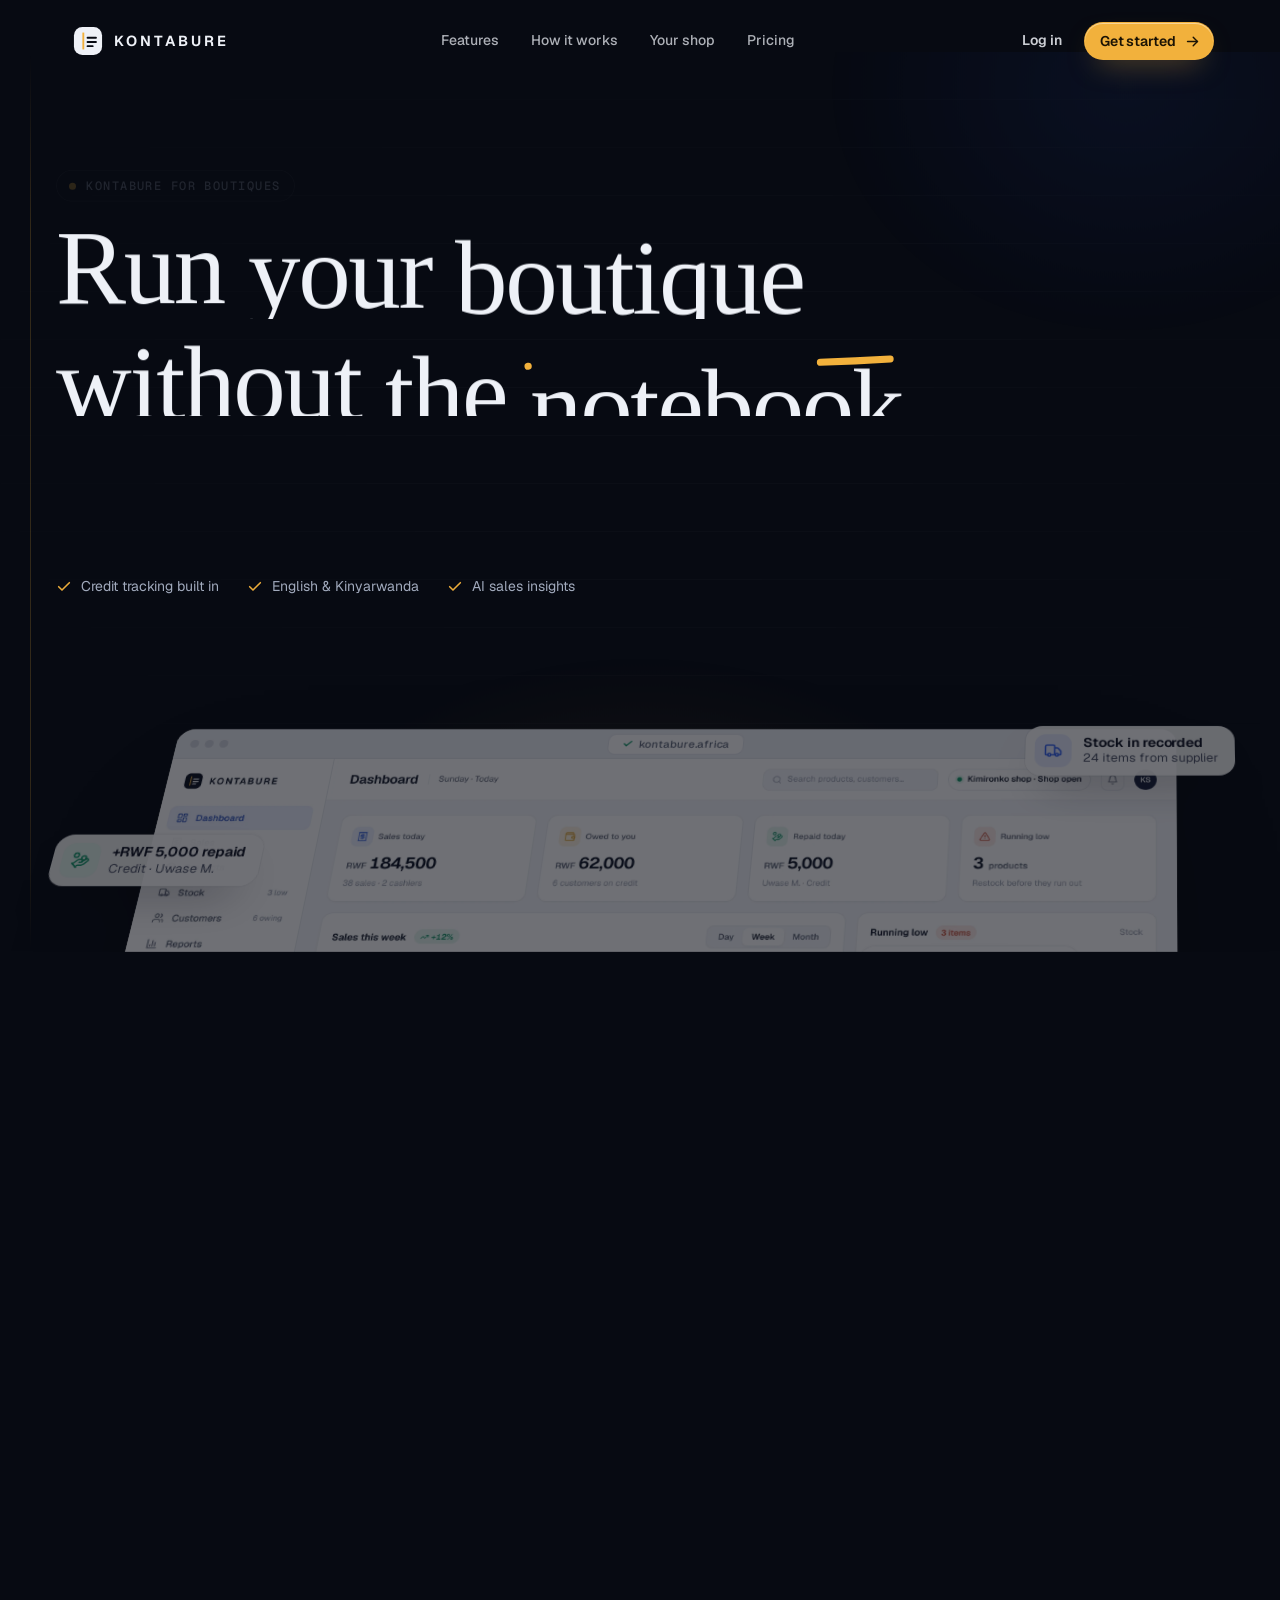
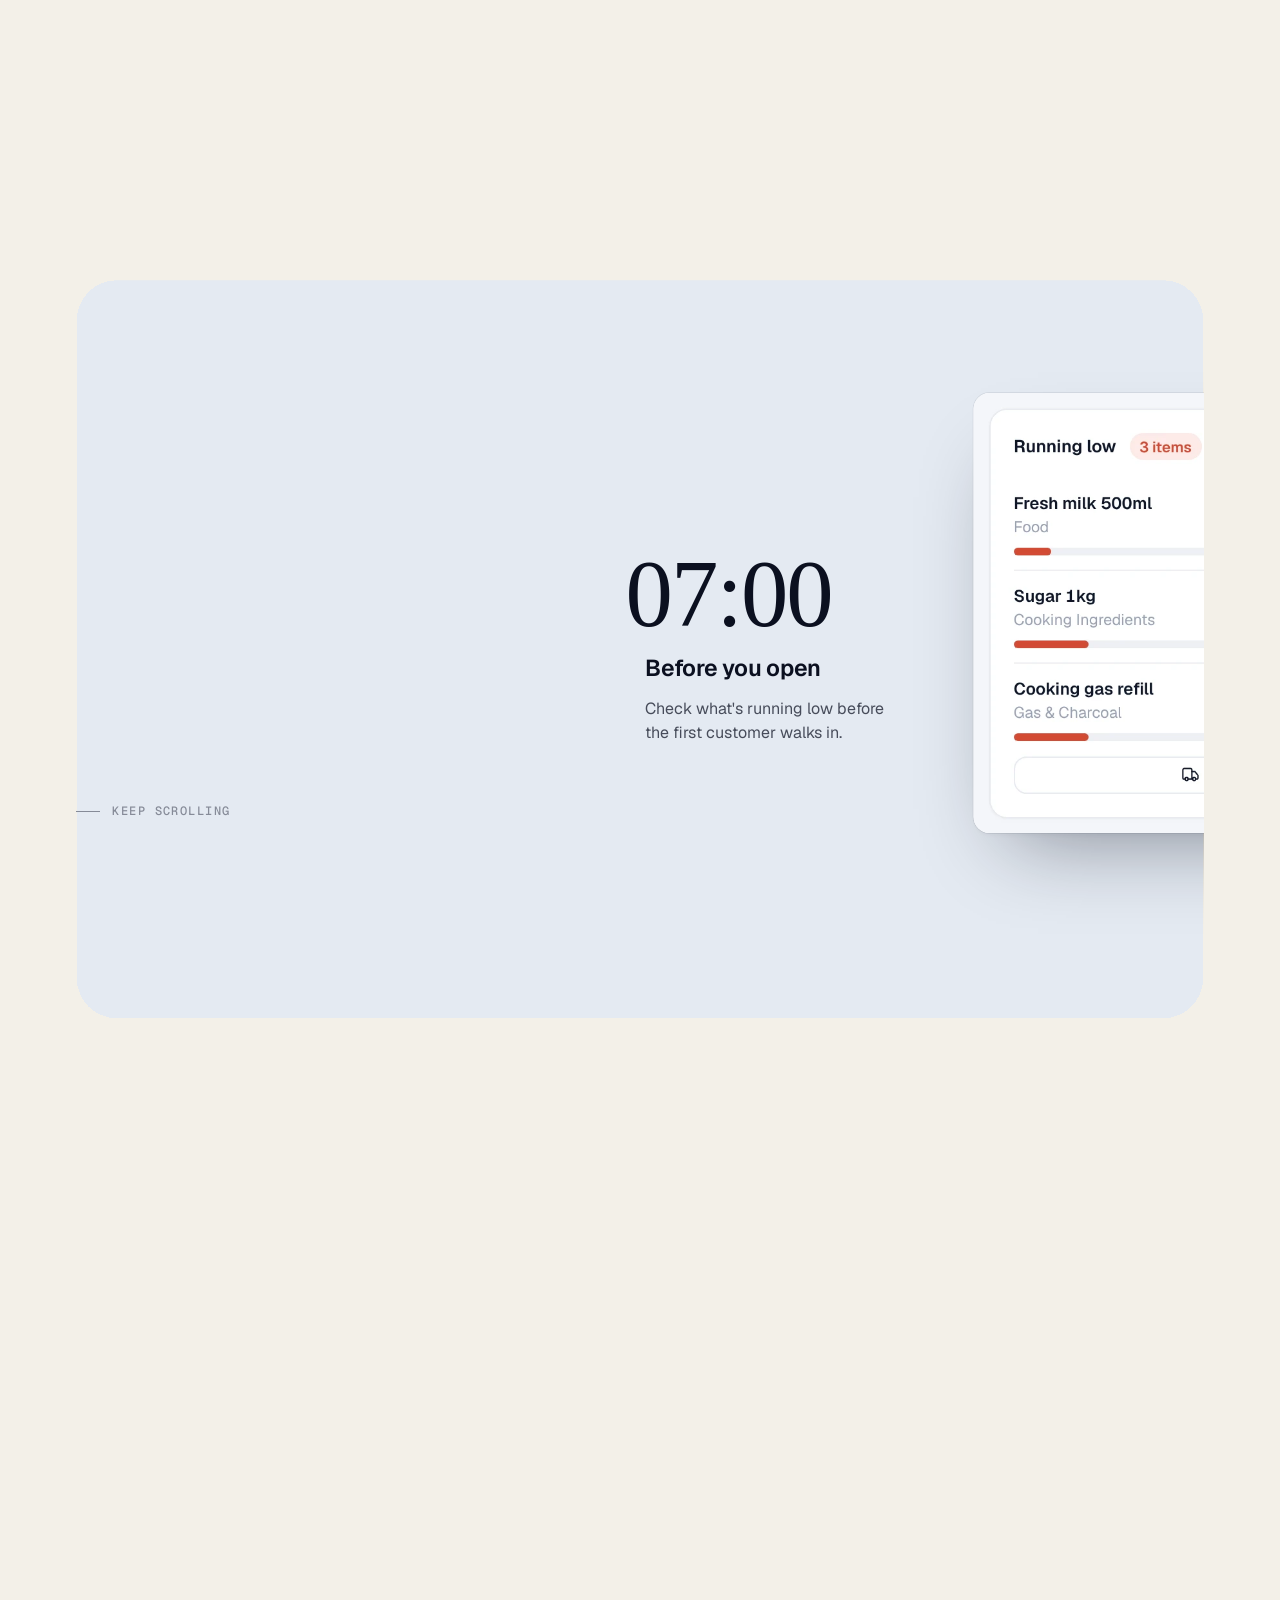
==== index.html @ 8365b1f9 "Redesign KONTABURE landing page with scroll-driven product story New public landing page prototype f" ====
<!doctype html>
<html lang="en" class="no-js">
<head>
<meta charset="utf-8">
<meta name="viewport" content="width=device-width, initial-scale=1, viewport-fit=cover">
<title>KONTABURE for Boutiques — Sales, Stock &amp; Credit in One Place</title>
<meta name="description" content="Run your boutique with KONTABURE: sell, restock from suppliers, track customers on credit, and see your best sellers and reports, in English or Kinyarwanda.">
<meta name="theme-color" content="#070A12">
<meta name="apple-mobile-web-app-title" content="KONTABURE">
<meta name="apple-mobile-web-app-status-bar-style" content="black-translucent">
<meta property="og:type" content="website">
<meta property="og:url" content="https://kontabure.africa/">
<meta property="og:site_name" content="KONTABURE">
<meta property="og:title" content="KONTABURE for Boutiques — Sales, Stock &amp; Credit in One Place">
<meta property="og:description" content="Sell, restock, and keep track of who owes you, all from one simple screen, in English or Kinyarwanda.">
<meta name="twitter:card" content="summary_large_image">
<link rel="canonical" href="https://kontabure.africa/">
<link rel="manifest" href="https://kontabure.africa/manifest.webmanifest">
<link rel="icon" href="https://kontabure.africa/favicon-32.png" sizes="32x32" type="image/png">
<link rel="icon" href="https://kontabure.africa/favicon-16.png" sizes="16x16" type="image/png">
<link rel="apple-touch-icon" href="https://kontabure.africa/pwaicon.png">

<link rel="preload" href="assets/screens/overview.webp" as="image" type="image/webp">
<link rel="stylesheet" href="assets/css/kontabure.css">

<script>
  /* Pick the layout mode before first paint (no layout flash).
     cinema  = desktop, full scroll storytelling
     reduced = prefers-reduced-motion: everything static and readable
     (default) = compact, touch-friendly vertical storytelling          */
  (function (d) {
    var h = d.documentElement, m = window.matchMedia;
    h.classList.remove('no-js'); h.classList.add('js');
    // Font preloads only over http(s); file:// blocks CORS preloads (fonts still load via CSS).
    if (location.protocol.indexOf('http') === 0) ['geist-latin', 'instrument-serif-latin'].forEach(function (f) {
      var l = d.createElement('link'); l.rel = 'preload'; l.as = 'font'; l.type = 'font/woff2'; l.crossOrigin = 'anonymous';
      l.href = 'assets/fonts/' + f + '.woff2'; d.head.appendChild(l);
    });
    if (m && m('(prefers-reduced-motion: reduce)').matches) h.classList.add('reduced');
    else if (m && m('(min-width: 1024px) and (min-height: 620px)').matches) h.classList.add('cinema');
    // Safety net: if scripts fail to load, never leave content hidden.
    setTimeout(function () { if (!window.__kontabureReady) { h.classList.add('reveal-all'); h.classList.remove('cinema'); } }, 3000);
  })(document);
</script>
</head>

<body>
<svg width="0" height="0" style="position:absolute" aria-hidden="true" focusable="false">
  <defs>
    <symbol id="i-arrow" viewBox="0 0 24 24"><path d="M5 12h14"/><path d="m13 6 6 6-6 6"/></symbol>
    <symbol id="i-cal" viewBox="0 0 24 24"><path d="M8 2v4"/><path d="M16 2v4"/><rect width="18" height="18" x="3" y="4" rx="2"/><path d="M3 10h18"/></symbol>
    <symbol id="i-check" viewBox="0 0 24 24"><path d="M20 6 9 17l-5-5"/></symbol>
    <symbol id="i-repay" viewBox="0 0 24 24"><path d="M11 15h2a2 2 0 1 0 0-4h-3c-.6 0-1.1.2-1.4.6L3 17"/><path d="m7 21 1.6-1.4c.3-.4.8-.6 1.4-.6h4c1.1 0 2.1-.4 2.8-1.2l4.6-4.4a2 2 0 0 0-2.75-2.91l-4.2 3.9"/><path d="m2 16 6 6"/><circle cx="16" cy="9" r="2.9"/><circle cx="6" cy="5" r="3"/></symbol>
    <symbol id="i-truck" viewBox="0 0 24 24"><path d="M14 18V6a2 2 0 0 0-2-2H4a2 2 0 0 0-2 2v11a1 1 0 0 0 1 1h2"/><path d="M15 18H9"/><path d="M19 18h2a1 1 0 0 0 1-1v-3.65a1 1 0 0 0-.22-.624l-3.48-4.35A1 1 0 0 0 17.52 8H14"/><circle cx="17" cy="18" r="2"/><circle cx="7" cy="18" r="2"/></symbol>
    <symbol id="i-alert" viewBox="0 0 24 24"><path d="m21.73 18-8-14a2 2 0 0 0-3.48 0l-8 14A2 2 0 0 0 4 21h16a2 2 0 0 0 1.73-3"/><path d="M12 9v4"/><path d="M12 17h.01"/></symbol>
    <symbol id="i-layers" viewBox="0 0 24 24"><path d="m12.83 2.18a2 2 0 0 0-1.66 0L2.6 6.08a1 1 0 0 0 0 1.83l8.58 3.91a2 2 0 0 0 1.66 0l8.58-3.9a1 1 0 0 0 0-1.83Z"/><path d="m22 17.65-9.17 4.16a2 2 0 0 1-1.66 0L2 17.65"/><path d="m22 12.65-9.17 4.16a2 2 0 0 1-1.66 0L2 12.65"/></symbol>
    <symbol id="i-receipt" viewBox="0 0 24 24"><path d="M4 2v20l2-1 2 1 2-1 2 1 2-1 2 1 2-1 2 1V2l-2 1-2-1-2 1-2-1-2 1-2-1-2 1Z"/><path d="M16 8h-6a2 2 0 1 0 0 4h4a2 2 0 1 1 0 4H8"/><path d="M12 17.5v-11"/></symbol>
    <symbol id="i-spark" viewBox="0 0 24 24"><path d="M9.937 15.5A2 2 0 0 0 8.5 14.063l-6.135-1.582a.5.5 0 0 1 0-.962L8.5 9.936A2 2 0 0 0 9.937 8.5l1.582-6.135a.5.5 0 0 1 .963 0L14.063 8.5A2 2 0 0 0 15.5 9.937l6.135 1.581a.5.5 0 0 1 0 .964L15.5 14.063a2 2 0 0 0-1.437 1.437l-1.582 6.135a.5.5 0 0 1-.963 0z"/></symbol>
    <symbol id="i-crown" viewBox="0 0 24 24"><path d="M11.562 3.266a.5.5 0 0 1 .876 0L15.39 8.87a1 1 0 0 0 1.516.294L21.183 5.5a.5.5 0 0 1 .798.519l-2.834 10.246a1 1 0 0 1-.956.734H5.81a1 1 0 0 1-.957-.734L2.02 6.02a.5.5 0 0 1 .798-.519l4.276 3.664a1 1 0 0 0 1.516-.294z"/><path d="M5 21h14"/></symbol>
    <symbol id="i-building" viewBox="0 0 24 24"><path d="M10 12h4"/><path d="M10 8h4"/><path d="M14 21v-3a2 2 0 0 0-4 0v3"/><path d="M6 10H4a2 2 0 0 0-2 2v7a2 2 0 0 0 2 2h16a2 2 0 0 0 2-2V9a2 2 0 0 0-2-2h-2"/><path d="M6 21V5a2 2 0 0 1 2-2h8a2 2 0 0 1 2 2v16"/></symbol>
    <symbol id="i-mail" viewBox="0 0 24 24"><rect width="20" height="16" x="2" y="4" rx="2"/><path d="m22 7-8.97 5.7a1.94 1.94 0 0 1-2.06 0L2 7"/></symbol>
    <symbol id="i-copy" viewBox="0 0 24 24"><rect width="14" height="14" x="8" y="8" rx="2"/><path d="M4 16c-1.1 0-2-.9-2-2V4c0-1.1.9-2 2-2h10c1.1 0 2 .9 2 2"/></symbol>
    <symbol id="i-x" viewBox="0 0 24 24"><path d="M18 6 6 18"/><path d="m6 6 12 12"/></symbol>
    <symbol id="i-lang" viewBox="0 0 24 24"><path d="m5 8 6 6"/><path d="m4 14 6-6 2-3"/><path d="M2 5h12"/><path d="M7 2h1"/><path d="m22 22-5-10-5 10"/><path d="M14 18h6"/></symbol>
    <symbol id="i-box" viewBox="0 0 24 24"><path d="m7.5 4.27 9 5.15"/><path d="M21 8a2 2 0 0 0-1-1.73l-7-4a2 2 0 0 0-2 0l-7 4A2 2 0 0 0 3 8v8a2 2 0 0 0 1 1.73l7 4a2 2 0 0 0 2 0l7-4A2 2 0 0 0 21 16Z"/><path d="m3.3 7 8.7 5 8.7-5"/><path d="M12 22V12"/></symbol>
    <symbol id="i-chart" viewBox="0 0 24 24"><path d="M3 3v18h18"/><path d="M18 17V9"/><path d="M13 17V5"/><path d="M8 17v-3"/></symbol>
    <symbol id="logo-mark" viewBox="0 0 32 32"><rect x="1" y="1" width="30" height="30" rx="9" fill="currentColor"/><path d="M11 7v18" stroke="#F2B13C" stroke-width="2"/><path d="M15.5 12.5h9M15.5 17h9M15.5 21.5h5.5" stroke="var(--logo-lines, #070A12)" stroke-width="2" stroke-linecap="round"/></symbol>
  </defs>
</svg>

<a class="skip-link" href="#main-content">Skip to content</a>
<div class="progress" aria-hidden="true"><span class="progress__bar"></span></div>

<!-- ============================================================ NAVIGATION -->
<header class="nav" data-nav-root>
  <div class="nav__inner">
    <a class="brand" href="#top" aria-label="KONTABURE, back to top">
      <svg class="brand__mark" aria-hidden="true"><use href="#logo-mark"/></svg>
      <span class="brand__word">KONTABURE</span>
    </a>
    <nav class="nav__links" aria-label="Primary">
      <a href="#features" data-nav-link="features">Features</a>
      <a href="#how-it-works" data-nav-link="how-it-works">How it works</a>
      <a href="#shop" data-nav-link="shop">Your shop</a>
      <a href="#pricing" data-nav-link="pricing">Pricing</a>
      <span class="nav__indicator" aria-hidden="true"></span>
    </nav>
    <div class="nav__actions">
      <a class="nav__login" href="https://kontabure.africa/login">Log in</a>
      <a class="btn btn--primary btn--sm" href="https://kontabure.africa/login"><span>Get started</span><svg class="btn__icon" aria-hidden="true"><use href="#i-arrow"/></svg></a>
      <button class="nav__menu" type="button" aria-expanded="false" aria-controls="mobile-menu">
        <span class="nav__menu-lines" aria-hidden="true"><i></i><i></i></span>
        <span class="sr-only">Menu</span>
      </button>
    </div>
  </div>
</header>

<div class="menu" id="mobile-menu" hidden>
  <nav class="menu__links" aria-label="Mobile">
    <a href="#features"><span>01</span>Features</a>
    <a href="#how-it-works"><span>02</span>How it works</a>
    <a href="#shop"><span>03</span>Your shop</a>
    <a href="#pricing"><span>04</span>Pricing</a>
  </nav>
  <div class="menu__actions">
    <a class="btn btn--primary" href="https://kontabure.africa/login"><span>Get started</span><svg class="btn__icon" aria-hidden="true"><use href="#i-arrow"/></svg></a>
    <a class="btn btn--ghost" href="https://kontabure.africa/login">Log in</a>
    <button class="btn btn--ghost" type="button" data-demo="demo"><svg class="btn__icon" aria-hidden="true"><use href="#i-cal"/></svg><span>Book a demo</span></button>
  </div>
</div>

<main id="main-content">

<!-- ============================================================ STORY: hero → dashboard → chapters
     One continuous section. In "cinema" mode the product frame is pinned
     (CSS sticky) while the story text scrolls past it.                      -->
<section class="story" id="top" data-nav="dark" aria-label="KONTABURE introduction">

  <div class="stage" aria-hidden="false">
    <div class="stage__glow" aria-hidden="true"></div>
    <div class="stage__rules" aria-hidden="true"></div>

    <div class="stage__title" aria-hidden="true">
      <p class="eyebrow">Your dashboard</p>
      <p class="stage__headline">One screen. <em>Your whole shop.</em></p>
    </div>

    <figure class="device" role="img" aria-label="The KONTABURE dashboard showing sales today, money owed, sales this week and products running low (sample data).">
      <div class="device__bar" aria-hidden="true">
        <span class="device__dots"><i></i><i></i><i></i></span>
        <span class="device__url"><svg aria-hidden="true"><use href="#i-check"/></svg>kontabure.africa</span>
        <span class="device__tag">Sample data</span>
      </div>
      <div class="device__view">
        <div class="device__cam">
          <img class="device__shot is-active" data-shot="overview" src="assets/screens/overview.webp" alt="" width="1440" height="900" decoding="async" fetchpriority="high">
          <img class="device__shot" data-shot="products" src="assets/screens/products.webp" alt="" width="1440" height="900" decoding="async" loading="lazy">
          <img class="device__shot" data-shot="stock" src="assets/screens/stock.webp" alt="" width="1440" height="900" decoding="async" loading="lazy">
          <img class="device__shot" data-shot="sales" src="assets/screens/sales.webp" alt="" width="1440" height="900" decoding="async" loading="lazy">
          <img class="device__shot" data-shot="credit" src="assets/screens/credit.webp" alt="" width="1440" height="900" decoding="async" loading="lazy">
          <img class="device__shot" data-shot="reports" src="assets/screens/reports.webp" alt="" width="1440" height="900" decoding="async" loading="lazy">
        </div>
        <ol class="pins" aria-hidden="true">
          <li class="pin" style="--px:500;--py:160" data-side="bl"><span class="pin__dot">1</span><span class="pin__label"><b>Sales today</b>What you've sold since opening.</span></li>
          <li class="pin" style="--px:792;--py:160" data-side="br"><span class="pin__dot">2</span><span class="pin__label"><b>Owed to you</b>Money customers still owe the shop.</span></li>
          <li class="pin" style="--px:640;--py:440" data-side="r"><span class="pin__dot">3</span><span class="pin__label"><b>This week</b>How each day compares, at a glance.</span></li>
          <li class="pin" style="--px:1370;--py:330" data-side="l"><span class="pin__dot">4</span><span class="pin__label"><b>Running low</b>What to restock before it runs out.</span></li>
        </ol>
      </div>

      <!-- Floating activity, taken from the product's own activity feed -->
      <div class="chip chip--a" aria-hidden="true"><span class="chip__icon chip__icon--green"><svg><use href="#i-repay"/></svg></span><span><b>+RWF 5,000 repaid</b><small>Credit · Uwase M.</small></span></div>
      <div class="chip chip--b" aria-hidden="true"><span class="chip__icon chip__icon--blue"><svg><use href="#i-truck"/></svg></span><span><b>Stock in recorded</b><small>24 items from supplier</small></span></div>
      <div class="chip chip--c" aria-hidden="true"><span class="chip__icon chip__icon--red"><svg><use href="#i-alert"/></svg></span><span><b>Running low</b><small>Cooking gas refill · 2 left</small></span></div>

      <!-- One callout that changes with each chapter -->
      <div class="chip chip--step" aria-hidden="true"><span class="chip__icon chip__icon--blue"><svg><use href="#i-layers"/></svg></span><span><b>Up to 300 items</b><small>added in one go</small></span></div>
    </figure>

    <nav class="rail" aria-label="Product tour steps">
      <button type="button" data-goto="0"><span>01</span>Set up</button>
      <button type="button" data-goto="1"><span>02</span>Inventory</button>
      <button type="button" data-goto="2"><span>03</span>Sales</button>
      <button type="button" data-goto="3"><span>04</span>Credit</button>
      <button type="button" data-goto="4"><span>05</span>Reports</button>
      <span class="rail__fill" aria-hidden="true"></span>
    </nav>
  </div>

  <div class="flow">
    <!-- ------------------------------------------------ HERO -->
    <header class="hero">
      <div class="hero__copy">
        <p class="eyebrow eyebrow--chip" data-rv><span class="eyebrow__dot" aria-hidden="true"></span>KONTABURE for boutiques</p>
        <h1 class="hero__title" data-split>Run your boutique <br class="br-wide">without the <span class="strike">notebook<svg class="strike__line" viewBox="0 0 300 30" preserveAspectRatio="none" aria-hidden="true"><path d="M4 19 C 70 9, 150 23, 296 11"/></svg></span></h1>
        <div class="hero__side">
          <p class="hero__lead" data-rv>Sell, restock, and keep track of who owes you, all from one simple screen, in English or Kinyarwanda.</p>
          <div class="hero__cta" data-rv>
            <a class="btn btn--primary btn--lg" href="https://kontabure.africa/login"><span>Get started</span><svg class="btn__icon" aria-hidden="true"><use href="#i-arrow"/></svg></a>
            <button class="btn btn--ghost btn--lg" type="button" data-demo="demo"><svg class="btn__icon" aria-hidden="true"><use href="#i-cal"/></svg><span>Book a demo</span></button>
          </div>
          <p class="hero__note" data-rv>Every plan starts with a 30-day free trial.</p>
        </div>
      </div>
      <ul class="hero__ticks" data-rv>
        <li><svg aria-hidden="true"><use href="#i-check"/></svg>Credit tracking built in</li>
        <li><svg aria-hidden="true"><use href="#i-check"/></svg>English &amp; Kinyarwanda</li>
        <li><svg aria-hidden="true"><use href="#i-check"/></svg>AI sales insights</li>
      </ul>

      <!-- Compact / reduced-motion version of the product frame -->
      <figure class="frame hero__frame">
        <div class="frame__bar" aria-hidden="true"><span class="device__dots"><i></i><i></i><i></i></span><span class="frame__tag">Sample data</span></div>
        <div class="shot" data-crop="full"><img src="assets/screens/overview.webp" alt="The KONTABURE dashboard: sales today RWF 184,500, owed to you RWF 62,000, sales this week up 12%, and three products running low (sample data)." width="1440" height="900" decoding="async"></div>
        <div class="chip chip--inline" aria-hidden="true"><span class="chip__icon chip__icon--green"><svg><use href="#i-repay"/></svg></span><span><b>+RWF 5,000 repaid</b><small>Credit · Uwase M.</small></span></div>
      </figure>
    </header>

    <!-- ------------------------------------------------ READ THE DASHBOARD -->
    <div class="beat beat--read" data-nav="light">
      <div class="read">
        <p class="eyebrow" data-rv>Your dashboard</p>
        <h2 class="h2" data-split>One screen. <em>Your whole shop.</em></h2>
        <p class="lead" data-rv>Open KONTABURE and today is already added up.</p>
        <figure class="frame read__frame" data-rv>
          <div class="frame__bar" aria-hidden="true"><span class="device__dots"><i></i><i></i><i></i></span><span class="frame__tag">Sample data</span></div>
          <div class="shot" data-crop="ov-top" data-crop-sm="ov-kpis"><img src="assets/screens/overview.webp" alt="Dashboard summary cards and weekly sales chart (sample data)." width="1440" height="900" loading="lazy" decoding="async"></div>
        </figure>
        <ol class="read__list">
          <li data-rv><span>1</span><div><b>Sales today</b>What you've sold since opening.</div></li>
          <li data-rv><span>2</span><div><b>Owed to you</b>Money customers still owe the shop.</div></li>
          <li data-rv><span>3</span><div><b>This week</b>How each day compares, at a glance.</div></li>
          <li data-rv><span>4</span><div><b>Running low</b>What to restock before it runs out.</div></li>
        </ol>
      </div>
    </div>

    <!-- ------------------------------------------------ HOW IT WORKS -->
    <div id="how-it-works" class="how" data-nav="light">
      <div class="beat beat--intro">
        <div class="intro">
          <p class="eyebrow" data-rv>How it works</p>
          <h2 class="h2 h2--xl" data-split>Your entire boutique. <em>One connected system.</em></h2>
          <p class="lead" data-rv>Products, stock, sales, customer credit and reports, together in one place. Here's how a shop runs on KONTABURE, from the first product you add to the report you read at closing.</p>
        </div>
      </div>

      <article class="chapter" id="step-setup" data-step="0" data-shot="products">
        <div class="chapter__text">
          <p class="chapter__num" data-rv><span>01</span>First</p>
          <h3 class="chapter__title" data-split>Set up your shop</h3>
          <p class="chapter__lead" data-rv>Add your products, organise your categories and record your starting stock.</p>
          <ul class="ticks" data-rv>
            <li>Start from ready-made product templates</li>
            <li>Add up to 300 items in one go</li>
            <li>Categories and units ready from day one</li>
          </ul>
        </div>
        <figure class="frame chapter__frame" data-rv="clip">
          <div class="shot" data-crop="pr-bulk" data-crop-sm="pr-bulk-sm"><img src="assets/screens/products.webp" alt="Adding products in bulk from a template, with category, unit, price and opening stock for each item (sample data)." width="1440" height="900" loading="lazy" decoding="async"></div>
        </figure>
      </article>

      <article class="chapter" id="step-inventory" data-step="1" data-shot="stock">
        <div class="chapter__text">
          <p class="chapter__num" data-rv><span>02</span>Second</p>
          <h3 class="chapter__title" data-split>Manage your inventory</h3>
          <p class="chapter__lead" data-rv>Record supplier deliveries, keep stock levels right, and adjust when the shelf doesn't match.</p>
          <ul class="ticks" data-rv>
            <li>Record every delivery against its supplier, so stock and buying costs stay right</li>
            <li>Count the shelves and fix the differences</li>
            <li>See every stock movement, with who made it</li>
          </ul>
        </div>
        <figure class="frame chapter__frame" data-rv="clip">
          <div class="shot" data-crop="st-in" data-crop-sm="st-in-sm"><img src="assets/screens/stock.webp" alt="A supplier delivery of 24 items recorded as stock in, with buying costs (sample data)." width="1440" height="900" loading="lazy" decoding="async"></div>
        </figure>
      </article>

      <article class="chapter" id="step-sales" data-step="2" data-shot="sales">
        <div class="chapter__text">
          <p class="chapter__num" data-rv><span>03</span>Third</p>
          <h3 class="chapter__title" data-split>Record daily sales</h3>
          <p class="chapter__lead" data-rv>Ring up what customers buy in seconds, and how they pay.</p>
          <ul class="ticks" data-rv>
            <li>Every sale saved with its items</li>
            <li>Payments tracked by method, branch and cashier</li>
            <li>See which products sell best</li>
          </ul>
        </div>
        <figure class="frame chapter__frame" data-rv="clip">
          <div class="shot" data-crop="sa-table" data-crop-sm="sa-receipt"><img src="assets/screens/sales.webp" alt="Today's sales listed with their items, payment method and cashier (sample data)." width="1440" height="900" loading="lazy" decoding="async"></div>
        </figure>
      </article>

      <article class="chapter" id="step-credit" data-step="3" data-shot="credit">
        <div class="chapter__text">
          <p class="chapter__num" data-rv><span>04</span>Fourth</p>
          <h3 class="chapter__title" data-split>Manage customer credit</h3>
          <p class="chapter__lead" data-rv>Sell on credit to your regulars, see who owes the shop, and record repayments as they come in.</p>
          <ul class="ticks" data-rv>
            <li>Know exactly who owes you, and how much</li>
            <li>Record repayments and see balances update</li>
            <li>Set credit limits for each customer group</li>
          </ul>
        </div>
        <figure class="frame chapter__frame" data-rv="clip">
          <div class="shot" data-crop="cr-table" data-crop-sm="cr-table-sm"><img src="assets/screens/credit.webp" alt="Customers who owe the shop, with balances and how much of their group's credit limit is used (sample data)." width="1440" height="900" loading="lazy" decoding="async"></div>
        </figure>
      </article>

      <article class="chapter" id="step-reports" data-step="4" data-shot="reports">
        <div class="chapter__text">
          <p class="chapter__num" data-rv><span>05</span>Finally</p>
          <h3 class="chapter__title" data-split>Understand your business</h3>
          <p class="chapter__lead" data-rv>Open the dashboard and reports to see how the shop is really doing.</p>
          <ul class="ticks" data-rv>
            <li>Daily, weekly and monthly reports</li>
            <li>Sales, stock movements and best sellers</li>
            <li>AI insights that explain what changed, and why</li>
          </ul>
        </div>
        <figure class="frame chapter__frame" data-rv="clip">
          <div class="shot" data-crop="re-ai"><img src="assets/screens/reports.webp" alt="AI insights explaining this week's sales in plain language (sample data)." width="1440" height="900" loading="lazy" decoding="async"></div>
        </figure>
      </article>
    </div>
    <div class="story__outro" aria-hidden="true"></div>
  </div>
</section>

<!-- ============================================================ ONE SALE, EVERYWHERE -->
<section class="ripple" id="connected" data-nav="light" aria-labelledby="ripple-title">
  <div class="container">
    <div class="ripple__head">
      <p class="eyebrow" data-rv>Record it once</p>
      <h2 class="h2" id="ripple-title" data-split>One sale. <em>Everywhere it matters.</em></h2>
      <p class="lead" data-rv>Try it. Record a sale and follow it to your stock, your takings and, when it's on credit, the customer's balance.</p>
    </div>

    <div class="ripple__board" data-rv>
      <div class="ripple__sale">
        <p class="ripple__label">New sale</p>
        <div class="ripple__item">
          <span class="ripple__thumb" aria-hidden="true"><svg><use href="#i-box"/></svg></span>
          <div><b>Sugar 1kg</b><small>1 × RWF 1,500</small></div>
          <strong>RWF 1,500</strong>
        </div>
        <fieldset class="seg" aria-label="How the customer pays">
          <legend class="sr-only">How the customer pays</legend>
          <label><input type="radio" name="pay" value="cash" checked><span>Cash</span></label>
          <label><input type="radio" name="pay" value="momo"><span>Mobile money</span></label>
          <label><input type="radio" name="pay" value="credit"><span>On credit</span></label>
        </fieldset>
        <p class="ripple__customer" data-customer hidden>Customer: <b>Uwase M.</b> · Regulars</p>
        <div class="ripple__actions">
          <button class="btn btn--primary" type="button" data-ripple-go><svg class="btn__icon" aria-hidden="true"><use href="#i-receipt"/></svg><span>Record sale</span></button>
          <button class="btn btn--text" type="button" data-ripple-reset>Reset</button>
        </div>
      </div>

      <svg class="ripple__wires" aria-hidden="true" preserveAspectRatio="none"><path/><path/><path/></svg>

      <div class="ripple__nodes" aria-live="polite">
        <div class="node" data-node="stock">
          <p class="node__k"><svg aria-hidden="true"><use href="#i-box"/></svg>Stock</p>
          <p class="node__v"><span data-v="stock">6</span> left</p>
          <p class="node__s">Sugar 1kg · <span class="node__flag" data-flag>Running low</span></p>
        </div>
        <div class="node" data-node="sales">
          <p class="node__k"><svg aria-hidden="true"><use href="#i-chart"/></svg>Sales today</p>
          <p class="node__v">RWF <span data-v="sales">184,500</span></p>
          <p class="node__s"><span data-v="count">38</span> sales · on today's report</p>
        </div>
        <div class="node" data-node="money">
          <p class="node__k"><svg aria-hidden="true"><use href="#i-repay"/></svg><span data-v="money-k">Paid in cash today</span></p>
          <p class="node__v">RWF <span data-v="money">96,000</span></p>
          <p class="node__s" data-v="money-s">Payments by method</p>
        </div>
      </div>
    </div>
    <p class="fineprint" data-rv>Interactive illustration using the demo shop's sample figures.</p>
  </div>
</section>

<!-- ============================================================ A DAY IN YOUR SHOP (horizontal on desktop) -->
<section class="day" id="a-day" data-nav="light" aria-labelledby="day-title">
  <div class="day__stage">
    <div class="day__track">
      <div class="day__panel day__intro">
        <p class="eyebrow" data-rv>A day in your shop</p>
        <h2 class="h2 h2--xl" id="day-title" data-split>From opening to closing, <em>one place to look.</em></h2>
        <p class="lead" data-rv>An example day at a boutique running on KONTABURE.</p>
        <p class="day__hint" aria-hidden="true"><span></span>Keep scrolling</p>
      </div>

      <article class="day__panel moment" data-time="07:00" data-tone="dawn">
        <div class="moment__text">
          <p class="moment__time">07:00</p>
          <h3 class="moment__title">Before you open</h3>
          <p>Check what's running low before the first customer walks in.</p>
        </div>
        <figure class="frame moment__frame"><div class="shot" data-crop="ov-low"><img src="assets/screens/overview.webp" alt="Running low: Fresh milk 500ml, 4 left; Sugar 1kg, 6 left; Cooking gas refill, 2 left (sample data)." width="1440" height="900" loading="lazy" decoding="async"></div></figure>
      </article>

      <article class="day__panel moment" data-time="10:00" data-tone="morning">
        <div class="moment__text">
          <p class="moment__time">10:00</p>
          <h3 class="moment__title">The supplier arrives</h3>
          <p>Record the delivery against the supplier. Stock and buying costs stay right.</p>
        </div>
        <figure class="frame moment__frame"><div class="shot" data-crop="st-in" data-crop-sm="st-in-sm"><img src="assets/screens/stock.webp" alt="Stock in from a supplier: 24 items received (sample data)." width="1440" height="900" loading="lazy" decoding="async"></div></figure>
      </article>

      <article class="day__panel moment" data-time="13:00" data-tone="noon">
        <div class="moment__text">
          <p class="moment__time">13:00</p>
          <h3 class="moment__title">The lunchtime rush</h3>
          <p>Ring up each sale in seconds, with how the customer paid and who served them.</p>
        </div>
        <figure class="frame moment__frame"><div class="shot" data-crop="sa-receipt"><img src="assets/screens/sales.webp" alt="A sale with its items, paid by mobile money, served by cashier Aline at the Kimironko branch (sample data)." width="1440" height="900" loading="lazy" decoding="async"></div></figure>
      </article>

      <article class="day__panel moment" data-time="16:00" data-tone="afternoon">
        <div class="moment__text">
          <p class="moment__time">16:00</p>
          <h3 class="moment__title">A regular asks for credit</h3>
          <p>Sell on credit within their group's limit, and see what they already owe.</p>
        </div>
        <figure class="frame moment__frame"><div class="shot" data-crop="cr-table" data-crop-sm="cr-table-sm"><img src="assets/screens/credit.webp" alt="Customers on credit with balances and credit limits (sample data)." width="1440" height="900" loading="lazy" decoding="async"></div></figure>
      </article>

      <article class="day__panel moment" data-time="18:30" data-tone="dusk">
        <div class="moment__text">
          <p class="moment__time">18:30</p>
          <h3 class="moment__title">A repayment comes in</h3>
          <p>Record it, and the customer's balance updates straight away.</p>
        </div>
        <figure class="frame moment__frame"><div class="shot" data-crop="cr-repay"><img src="assets/screens/credit.webp" alt="Repayment of RWF 5,000 recorded for Uwase M.; balance goes from 13,500 to 8,500 (sample data)." width="1440" height="900" loading="lazy" decoding="async"></div></figure>
      </article>

      <article class="day__panel moment" data-time="21:00" data-tone="night">
        <div class="moment__text">
          <p class="moment__time">21:00</p>
          <h3 class="moment__title">Closing time</h3>
          <p>See today's sales and what's owed, with what changed explained in plain language.</p>
        </div>
        <figure class="frame moment__frame"><div class="shot" data-crop="re-ai"><img src="assets/screens/reports.webp" alt="AI insights for the week in plain language (sample data)." width="1440" height="900" loading="lazy" decoding="async"></div></figure>
      </article>
    </div>

    <div class="day__clock" aria-hidden="true">
      <span class="day__now">07:00</span>
      <span class="day__line"><i class="day__dot"></i></span>
      <span class="day__end">21:00</span>
    </div>
  </div>
</section>

<!-- ============================================================ FEATURES LEDGER -->
<section class="features" id="features" data-nav="dark" aria-labelledby="features-title">
  <div class="container">
    <div class="features__head">
      <p class="eyebrow" data-rv>Built for boutiques</p>
      <h2 class="h2 h2--xl" id="features-title" data-split>Everything your shop needs. <em>Nothing it doesn't.</em></h2>
      <p class="lead" data-rv>The tools a neighborhood shop uses every day, without the ones it doesn't.</p>
    </div>

    <ol class="ledger">
      <li class="ledger__row" data-preview="cr-table" data-shot="credit">
        <span class="ledger__n">01</span><h3>Customers on credit</h3>
        <p>Know exactly who owes you and how much. Sell on credit, record repayments, and set credit limits per customer group.</p>
        <span class="ledger__tag">Credit</span>
      </li>
      <li class="ledger__row" data-preview="pr-template" data-shot="products">
        <span class="ledger__n">02</span><h3>Products in minutes</h3>
        <p>Start from ready-made product templates and add up to 300 items in one go, with units and categories already set up.</p>
        <span class="ledger__tag">Products</span>
      </li>
      <li class="ledger__row" data-preview="st-in" data-shot="stock">
        <span class="ledger__n">03</span><h3>Stock in from suppliers</h3>
        <p>Record every delivery against the supplier so your stock and buying costs stay right.</p>
        <span class="ledger__tag">Stock</span>
      </li>
      <li class="ledger__row" data-preview="st-count" data-shot="stock">
        <span class="ledger__n">04</span><h3>Stock counts &amp; adjustments</h3>
        <p>Count the shelves, fix the differences, and see every stock movement with who made it.</p>
        <span class="ledger__tag">Stock</span>
      </li>
      <li class="ledger__row" data-preview="sa-pay" data-shot="sales">
        <span class="ledger__n">05</span><h3>Sales &amp; payments</h3>
        <p>Every sale with its items, and every payment by method, branch and cashier.</p>
        <span class="ledger__tag">Sales</span>
      </li>
      <li class="ledger__row" data-preview="ov-best" data-shot="overview">
        <span class="ledger__n">06</span><h3>Best sellers</h3>
        <p>See what moves fastest so you restock the right products before they run out.</p>
        <span class="ledger__tag">Sales</span>
      </li>
      <li class="ledger__row" data-preview="re-ai" data-shot="reports">
        <span class="ledger__n">07</span><h3>Reports with AI insights</h3>
        <p>Daily, weekly and monthly reports, with plain-language insights on what changed and why.</p>
        <span class="ledger__tag">Reports</span>
      </li>
      <li class="ledger__row" data-preview="lang">
        <span class="ledger__n">08</span><h3>English &amp; Kinyarwanda</h3>
        <p>Every screen in the boutique module is available in both languages. Switch any time.</p>
        <span class="ledger__tag">Language</span>
      </li>
    </ol>
  </div>

  <!-- Cursor-following preview (desktop, fine pointer only) -->
  <div class="peek" aria-hidden="true">
    <div class="peek__inner">
      <div class="shot peek__shot" data-crop="cr-table"><img src="assets/screens/credit.webp" alt="" width="1440" height="900" loading="lazy" decoding="async"></div>
      <div class="peek__lang"><span>English</span><span>Kinyarwanda</span></div>
    </div>
  </div>
</section>

<!-- ============================================================ LOCAL / YOUR SHOP -->
<section class="shop" id="shop" data-nav="dark" aria-labelledby="shop-title">
  <div class="container">
    <div class="shop__head">
      <p class="eyebrow" data-rv>Designed for local businesses</p>
      <h2 class="h2 h2--xl" id="shop-title" data-split>Made for the way <em>your shop</em> already works.</h2>
    </div>

    <ul class="manifesto">
      <li data-rv>
        <span class="manifesto__icon" aria-hidden="true"><svg><use href="#i-lang"/></svg></span>
        <p class="manifesto__big">English <em>and</em> Kinyarwanda.</p>
        <p class="manifesto__small">Every screen in the boutique module is available in both languages. Switch any time.</p>
      </li>
      <li data-rv>
        <span class="manifesto__icon manifesto__icon--text" aria-hidden="true">RWF</span>
        <p class="manifesto__big">Counted in Rwandan francs.</p>
        <p class="manifesto__small">Your sales, buying costs and customer balances, in the currency you trade in.</p>
      </li>
      <li data-rv>
        <span class="manifesto__icon" aria-hidden="true"><svg><use href="#i-repay"/></svg></span>
        <p class="manifesto__big">Credit, the way you <em>already</em> give it.</p>
        <p class="manifesto__small">Sell on credit to regulars and collect when they pay, with limits for each customer group.</p>
      </li>
      <li data-rv>
        <span class="manifesto__icon" aria-hidden="true"><svg><use href="#i-spark"/></svg></span>
        <p class="manifesto__big">Up and selling the same day.</p>
        <p class="manifesto__small">No training course needed. Four steps and your shop is running on KONTABURE.</p>
      </li>
    </ul>

    <div class="shelf">
      <div class="shelf__head">
        <h3 class="shelf__title" data-rv>Ready for what you already sell</h3>
        <p data-rv>Every new boutique starts with these categories set up. Rename them, remove them, or add your own.</p>
      </div>
      <ul class="shelf__words" aria-label="Default product categories">
        <li>Food</li><li>Beverages</li><li>Snacks</li><li>Household</li><li>Cleaning</li><li>Personal Care</li><li>Baby Products</li><li>Stationery</li><li>Cooking Ingredients</li><li>Gas &amp; Charcoal</li><li>Other</li>
      </ul>
    </div>
  </div>
</section>

<!-- ============================================================ PRICING -->
<section class="pricing sheet" id="pricing" data-nav="light" aria-labelledby="pricing-title">
  <div class="container pricing__grid">
    <div class="pricing__intro">
      <p class="eyebrow" data-rv>Pricing</p>
      <h2 class="h2 h2--xl" id="pricing-title" data-split>Fair pricing <em>for your shop.</em></h2>
      <p class="lead" data-rv>One simple price for your boutique, with savings when you pay for a quarter or a year.</p>
      <p class="trial" data-rv><svg aria-hidden="true"><use href="#i-check"/></svg><span>Every plan starts with a <span data-trial-days>30</span>-day free trial</span></p>

      <div class="period" data-rv>
        <div class="period__group" role="radiogroup" aria-label="Billing period">
          <button type="button" role="radio" aria-checked="true" data-period="monthly">Monthly</button>
          <button type="button" role="radio" aria-checked="false" data-period="quarterly" tabindex="-1">Quarterly</button>
          <button type="button" role="radio" aria-checked="false" data-period="annual" tabindex="-1">Annual<span class="period__save" data-annual-save>−20%</span></button>
          <span class="period__thumb" aria-hidden="true"></span>
        </div>
        <p class="period__hint" aria-live="polite" data-period-hint>Billed monthly</p>
      </div>
    </div>

    <div class="plans" data-plans>
      <!-- Rendered from the pricing data in assets/js/kontabure.js.
           Static fallback (no JavaScript) mirrors the current plan: -->
      <article class="plan">
        <div class="plan__head"><h3>Enterprise</h3><svg class="plan__crown" aria-label="Enterprise"><use href="#i-crown"/></svg></div>
        <p class="plan__desc">Custom pricing for large and multi-branch businesses.</p>
        <p class="plan__price">Custom</p>
        <p class="plan__sub">Tailored to your branches and volume.</p>
        <p class="plan__note"><svg aria-hidden="true"><use href="#i-building"/></svg>1 branch included, extra branches free</p>
        <a class="btn btn--primary btn--block" href="mailto:support@kontabure.africa?subject=KONTABURE%20Enterprise%20pricing">Talk to sales</a>
        <p class="plan__foot">Already a customer? <a href="https://kontabure.africa/login">Log in</a></p>
      </article>
    </div>
    <p class="pricing__fine" data-rv>Prices in Rwandan francs (RWF).</p>
  </div>
</section>

<!-- ============================================================ FINAL CTA + FOOTER -->
<section class="finale sheet" data-nav="dark" aria-labelledby="finale-title">
  <div class="container finale__inner">
    <p class="eyebrow eyebrow--amber" data-rv>Get started</p>
    <h2 class="finale__title" id="finale-title" data-split>Put your boutique on KONTABURE <em>today.</em></h2>
    <p class="lead" data-rv>Set up your shop in minutes, or book a demo and we'll walk you through it.</p>
    <div class="finale__cta" data-rv>
      <a class="btn btn--primary btn--lg" href="https://kontabure.africa/login"><span>Get started</span><svg class="btn__icon" aria-hidden="true"><use href="#i-arrow"/></svg></a>
      <button class="btn btn--ghost btn--lg" type="button" data-demo="demo"><svg class="btn__icon" aria-hidden="true"><use href="#i-cal"/></svg><span>Request a demo</span></button>
    </div>
  </div>

  <footer class="footer">
    <div class="container footer__grid">
      <div class="footer__brand">
        <a class="brand" href="#top" aria-label="KONTABURE, back to top"><svg class="brand__mark" aria-hidden="true"><use href="#logo-mark"/></svg><span class="brand__word">KONTABURE</span></a>
        <p>Run your boutique with KONTABURE: sell, restock from suppliers, track customers on credit, and see your best sellers and reports, in English or Kinyarwanda.</p>
      </div>
      <nav class="footer__col" aria-label="Product">
        <p>Product</p>
        <a href="#features">Features</a><a href="#how-it-works">How it works</a><a href="#shop">Your shop</a><a href="#pricing">Pricing</a>
      </nav>
      <nav class="footer__col" aria-label="Account">
        <p>Account</p>
        <a href="https://kontabure.africa/login">Log in</a><a href="https://kontabure.africa/login">Get started</a>
      </nav>
      <nav class="footer__col" aria-label="Support">
        <p>Support</p>
        <a href="https://kontabure.africa/login">Help Center</a><a href="https://kontabure.africa/login">Documentation</a><a href="https://kontabure.africa/login">Training</a><a href="mailto:support@kontabure.africa" data-contact-link>Contact us</a>
      </nav>
    </div>
    <div class="container footer__base">
      <p>© 2026 KONTABURE. All rights reserved.</p>
      <p>Prices in Rwandan francs (RWF).</p>
    </div>
    <p class="wordmark" aria-hidden="true">KONTABURE</p>
  </footer>
</section>
</main>

<!-- ============================================================ DEMO / SALES DIALOG
     There is no demo-booking backend in the provided page, so this composes an
     email to the support address (see CONTACT_EMAIL in assets/js/kontabure.js). -->
<dialog class="dialog" id="demo-dialog" aria-labelledby="dialog-title">
  <form class="dialog__card" method="dialog" novalidate>
    <button class="dialog__close" type="submit" value="cancel" formnovalidate aria-label="Close"><svg aria-hidden="true"><use href="#i-x"/></svg></button>
    <p class="eyebrow" data-dialog-eyebrow>Book a demo</p>
    <h2 class="dialog__title" id="dialog-title" data-dialog-title>See KONTABURE in your shop</h2>
    <p class="dialog__lead" data-dialog-lead>Tell us a little about your shop and we'll walk you through it.</p>
    <div class="dialog__fields">
      <label class="field"><span>Your name</span><input name="name" autocomplete="name" required></label>
      <label class="field"><span>Phone number</span><input name="phone" type="tel" autocomplete="tel" inputmode="tel" required></label>
      <label class="field field--wide"><span>Shop name and location</span><input name="shop" autocomplete="organization" placeholder="e.g. Kimironko shop"></label>
      <fieldset class="field field--wide">
        <legend>Preferred language</legend>
        <div class="seg seg--light">
          <label><input type="radio" name="lang" value="English" checked><span>English</span></label>
          <label><input type="radio" name="lang" value="Kinyarwanda"><span>Kinyarwanda</span></label>
        </div>
      </fieldset>
      <label class="field field--wide"><span>Anything we should know? <small>(optional)</small></span><textarea name="message" rows="3"></textarea></label>
    </div>
    <p class="dialog__error" data-dialog-error role="alert" hidden>Please add your name and phone number.</p>
    <div class="dialog__actions">
      <button class="btn btn--primary btn--block" type="submit" value="send" data-dialog-send><svg class="btn__icon" aria-hidden="true"><use href="#i-mail"/></svg><span>Continue in your email app</span></button>
    </div>
    <p class="dialog__alt">This opens your email app with your details filled in. Or write to us at
      <a href="mailto:support@kontabure.africa" data-contact-link data-contact-text>support@kontabure.africa</a>
      <button class="dialog__copy" type="button" data-copy-email><svg aria-hidden="true"><use href="#i-copy"/></svg><span>Copy</span></button></p>
  </form>
</dialog>

<script src="assets/vendor/gsap.min.js" defer></script>
<script src="assets/vendor/ScrollTrigger.min.js" defer></script>
<script src="assets/js/kontabure.js" defer></script>
</body>
</html>
---- assets/css/kontabure.css ----
/* =============================================================================
   KONTABURE — landing page
   Visual system: "the notebook becomes the system"
   Ink (dusk) → Paper (day) → Ink (night). Ruled-ledger lines + an amber
   margin rule are the recurring motif. Blue = the product. Amber = action/money.
   ========================================================================== */

/* ---------------------------------------------------------------- Fonts */
@font-face { font-family: "Geist"; src: url("../fonts/geist-latin.woff2") format("woff2"); font-weight: 300 700; font-style: normal; font-display: swap; }
@font-face { font-family: "Geist Mono"; src: url("../fonts/geist-mono-latin.woff2") format("woff2"); font-weight: 400 600; font-style: normal; font-display: swap; }
@font-face { font-family: "Instrument Serif"; src: url("../fonts/instrument-serif-latin.woff2") format("woff2"); font-weight: 400; font-style: normal; font-display: swap; }
@font-face { font-family: "Instrument Serif"; src: url("../fonts/instrument-serif-italic-latin.woff2") format("woff2"); font-weight: 400; font-style: italic; font-display: swap; }

/* ---------------------------------------------------------------- Tokens */
:root {
  --ink: #070A12;
  --ink-2: #0D1220;
  --ink-3: #161D2F;
  --paper: #F3F0E8;
  --paper-2: #EAE5D9;
  --white: #FFFFFF;

  --on-ink: #EEF1F7;
  --on-ink-2: #A6AFC2;
  --on-ink-3: #6F788C;
  --on-paper: #0B1020;
  --on-paper-2: #4C5366;
  --on-paper-3: #868B98;
  --line-ink: rgba(255, 255, 255, .1);
  --line-paper: rgba(11, 16, 32, .12);

  --blue: #3F6BFF;
  --blue-soft: #A9BEFF;
  --blue-ink: #2448D0;
  --amber: #F2B13C;
  --amber-soft: #FFD58A;
  --amber-ink: #8F5A05;
  --green: #1FA374;
  --green-ink: #0B7550;
  --red: #E0533D;

  --f-display: "Instrument Serif", "Iowan Old Style", "Palatino Linotype", Georgia, serif;
  --f-sans: "Geist", ui-sans-serif, system-ui, -apple-system, "Segoe UI", Roboto, sans-serif;
  --f-mono: "Geist Mono", ui-monospace, "SF Mono", Menlo, Consolas, monospace;

  --ease-out: cubic-bezier(.16, 1, .3, 1);
  --ease-io: cubic-bezier(.65, 0, .35, 1);

  --gutter: clamp(20px, 4.4vw, 64px);
  --wide: 1320px;
  --content-left: max(var(--gutter), calc((100vw - var(--wide)) / 2));
  --nav-h: 76px;
}

/* ---------------------------------------------------------------- Base */
*, *::before, *::after { box-sizing: border-box; }
html { -webkit-text-size-adjust: 100%; text-size-adjust: 100%; scroll-behavior: smooth; }
body {
  margin: 0;
  background: var(--ink);
  color: var(--on-ink);
  font: 400 16px/1.55 var(--f-sans);
  font-feature-settings: "ss01" 1;
  -webkit-font-smoothing: antialiased;
  -moz-osx-font-smoothing: grayscale;
  overflow-x: clip;
  text-rendering: optimizeLegibility;
}
img, svg { display: block; max-width: 100%; }
a { color: inherit; }
button, input, textarea { font: inherit; color: inherit; }
h1, h2, h3, p, ol, ul, figure { margin: 0; }
ol, ul { padding: 0; }
::selection { background: var(--amber); color: var(--ink); }
:focus-visible { outline: 2px solid var(--blue); outline-offset: 3px; border-radius: 6px; }
[hidden] { display: none !important; }
section[id], [id^="step-"] { scroll-margin-top: 0; }

.sr-only { position: absolute !important; width: 1px; height: 1px; padding: 0; margin: -1px; overflow: hidden; clip: rect(0 0 0 0); white-space: nowrap; border: 0; }
.container { width: 100%; max-width: calc(var(--wide) + var(--gutter) * 2); margin: 0 auto; padding: 0 var(--gutter); }
.br-wide { display: none; }
@media (min-width: 720px) { .br-wide { display: inline; } }

.skip-link { position: fixed; left: 16px; top: 12px; z-index: 100; padding: 10px 16px; border-radius: 10px; background: var(--amber); color: var(--ink); font-weight: 600; text-decoration: none; transform: translateY(-160%); transition: transform .3s var(--ease-out); }
.skip-link:focus { transform: none; }

/* ---------------------------------------------------------------- Type */
.eyebrow { font: 500 12px/1.2 var(--f-mono); letter-spacing: .16em; text-transform: uppercase; color: var(--amber-soft); }
[data-nav="light"] .eyebrow, .on-paper .eyebrow { color: var(--amber-ink); }
.eyebrow--amber { color: var(--amber) !important; }
.eyebrow--chip { display: inline-flex; align-items: center; gap: 10px; padding: 8px 14px 8px 12px; border: 1px solid var(--line-ink); border-radius: 999px; background: rgba(255, 255, 255, .03); color: var(--on-ink-2); letter-spacing: .12em; }
.eyebrow__dot { width: 7px; height: 7px; border-radius: 50%; background: var(--amber); box-shadow: 0 0 0 0 rgba(242, 177, 60, .6); animation: pulse 2.4s var(--ease-out) infinite; }
@keyframes pulse { 0% { box-shadow: 0 0 0 0 rgba(242, 177, 60, .55); } 70%, 100% { box-shadow: 0 0 0 9px rgba(242, 177, 60, 0); } }

.h2 { font: 400 clamp(2.3rem, 4.3vw, 4.1rem)/1.02 var(--f-display); letter-spacing: -.012em; margin-top: 18px; text-wrap: balance; }
.h2--xl { font-size: clamp(2.6rem, 5.4vw, 5.4rem); line-height: .98; }
.h2 em, .hero__title em, .finale__title em, .manifesto__big em, .stage__headline em { font-style: italic; }
[data-nav="dark"] .h2 em, .finale__title em { color: var(--blue-soft); }
[data-nav="light"] .h2 em { color: var(--blue-ink); }
.lead { font-size: clamp(1.05rem, 1.35vw, 1.22rem); line-height: 1.55; margin-top: 22px; max-width: 46ch; }
[data-nav="dark"] .lead { color: var(--on-ink-2); }
[data-nav="light"] .lead { color: var(--on-paper-2); }
.fineprint { margin-top: 28px; font: 500 12px/1.4 var(--f-mono); letter-spacing: .04em; color: var(--on-paper-3); }

/* Word-mask reveal (JS wraps words; nothing is hidden without JS) */
[data-split] .w { display: inline-block; overflow: hidden; vertical-align: top; padding: 0 .07em .14em; margin: 0 -.07em -.14em; }
[data-split] .wi { display: inline-block; will-change: transform; }

/* ---------------------------------------------------------------- Buttons */
.btn {
  --bg: transparent; --fg: currentColor; --bd: color-mix(in srgb, currentColor 24%, transparent);
  position: relative; isolation: isolate; overflow: hidden;
  display: inline-flex; align-items: center; justify-content: center; gap: .55em;
  height: 46px; padding: 0 20px; border-radius: 999px;
  border: 1px solid var(--bd); background: var(--bg); color: var(--fg);
  font: 600 15px/1 var(--f-sans); letter-spacing: -.005em; white-space: nowrap; text-decoration: none; cursor: pointer;
  transition: transform .5s var(--ease-out), background-color .3s, border-color .3s, color .3s, box-shadow .3s;
  -webkit-tap-highlight-color: transparent;
}
.btn::before { content: ""; position: absolute; inset: 0; z-index: -1; background: linear-gradient(105deg, transparent 32%, rgba(255, 255, 255, .5) 50%, transparent 68%); transform: translateX(-130%); transition: transform .9s var(--ease-out); }
.btn:hover::before { transform: translateX(130%); }
.btn:active { transform: scale(.97); }
.btn__icon { width: 17px; height: 17px; flex: none; fill: none; stroke: currentColor; stroke-width: 2; stroke-linecap: round; stroke-linejoin: round; transition: transform .5s var(--ease-out); }
.btn > .btn__icon:last-child { margin-right: -3px; }
.btn:hover > .btn__icon:last-child { transform: translateX(4px); }
.btn > .btn__icon:first-child:not(:last-child) { margin-left: -2px; }
.btn--primary { --bg: var(--amber); --fg: #1B1304; --bd: transparent; box-shadow: inset 0 1px 0 rgba(255, 255, 255, .45), 0 12px 30px -14px rgba(242, 177, 60, .7); }
.btn--primary:hover { --bg: var(--amber-soft); box-shadow: inset 0 1px 0 rgba(255, 255, 255, .5), 0 16px 36px -14px rgba(242, 177, 60, .85); }
.btn--ghost { --bg: color-mix(in srgb, currentColor 4%, transparent); }
.btn--ghost:hover { --bg: color-mix(in srgb, currentColor 9%, transparent); --bd: color-mix(in srgb, currentColor 40%, transparent); }
.btn--ghost::before { background: linear-gradient(105deg, transparent 32%, color-mix(in srgb, currentColor 12%, transparent) 50%, transparent 68%); }
.btn--dark { --bg: var(--ink); --fg: var(--on-ink); --bd: transparent; }
.btn--dark:hover { --bg: var(--ink-3); }
.btn--text { --bd: transparent; padding: 0 12px; color: var(--on-paper-2); }
.btn--text::before { display: none; }
.btn--text:hover { color: var(--on-paper); text-decoration: underline; text-underline-offset: 4px; }
.btn--sm { height: 38px; padding: 0 15px; font-size: 14px; }
.btn--lg { height: 54px; padding: 0 26px; font-size: 16px; }
.btn--block { width: 100%; }

/* ---------------------------------------------------------------- Progress */
.progress { position: fixed; inset: 0 0 auto; height: 2px; z-index: 70; pointer-events: none; }
.progress__bar { display: block; height: 100%; background: var(--amber); transform-origin: 0 50%; transform: scaleX(0); }

/* ---------------------------------------------------------------- Navigation */
.nav { position: fixed; inset: 0 0 auto; z-index: 60; padding: 12px var(--gutter) 0; pointer-events: none; color: var(--on-ink); transition: color .45s var(--ease-out); --logo-lines: var(--ink); }
.nav[data-theme="light"] { color: var(--on-paper); --logo-lines: var(--paper); }
.nav__inner { pointer-events: auto; max-width: calc(var(--wide) + 20px); margin: 0 auto; height: 58px; display: flex; align-items: center; gap: 20px; padding: 0 9px 0 16px; border-radius: 999px; border: 1px solid transparent; transition: background-color .45s, border-color .45s, box-shadow .45s, transform .6s var(--ease-out); }
.nav.is-scrolled .nav__inner { background: rgba(9, 13, 24, .62); border-color: rgba(255, 255, 255, .08); backdrop-filter: blur(18px) saturate(150%); -webkit-backdrop-filter: blur(18px) saturate(150%); box-shadow: 0 12px 40px -20px rgba(0, 0, 0, .6); }
.nav[data-theme="light"].is-scrolled .nav__inner { background: rgba(246, 243, 236, .74); border-color: rgba(11, 16, 32, .08); box-shadow: 0 12px 40px -24px rgba(11, 16, 32, .35); }
.nav.is-hidden .nav__inner { transform: translateY(-120%); }

.brand { display: inline-flex; align-items: center; gap: 11px; text-decoration: none; flex: none; }
.brand__mark { width: 30px; height: 30px; color: currentColor; transition: transform .6s var(--ease-out); }
.brand:hover .brand__mark { transform: rotate(-8deg) scale(1.04); }
.brand__word { font: 650 14.5px/1 var(--f-sans); letter-spacing: .2em; }

.nav__links { position: relative; display: flex; align-items: center; gap: 2px; margin: 0 auto; }
.nav__links a { position: relative; z-index: 1; padding: 9px 15px; border-radius: 999px; font-size: 14px; font-weight: 500; text-decoration: none; opacity: .72; transition: opacity .3s; }
.nav__links a:hover, .nav__links a.is-active { opacity: 1; }
.nav__indicator { position: absolute; z-index: 0; left: 0; top: 50%; height: 36px; width: var(--iw, 0px); margin-top: -18px; border-radius: 999px; background: color-mix(in srgb, currentColor 10%, transparent); transform: translateX(var(--ix, 0px)); opacity: 0; transition: transform .55s var(--ease-out), width .55s var(--ease-out), opacity .3s; }
.nav__links.has-active .nav__indicator { opacity: 1; }
.nav__actions { display: flex; align-items: center; gap: 8px; flex: none; }
.nav__login { padding: 9px 14px; font-size: 14px; font-weight: 600; text-decoration: none; opacity: .85; }
.nav__login:hover { opacity: 1; text-decoration: underline; text-underline-offset: 4px; }
.nav__menu { display: none; width: 42px; height: 42px; border-radius: 50%; border: 1px solid color-mix(in srgb, currentColor 20%, transparent); background: transparent; cursor: pointer; place-items: center; }
.nav__menu-lines { position: relative; width: 16px; height: 10px; display: block; }
.nav__menu-lines i { position: absolute; left: 0; right: 0; height: 1.5px; border-radius: 2px; background: currentColor; transition: transform .45s var(--ease-out), top .45s var(--ease-out); }
.nav__menu-lines i:first-child { top: 1px; }
.nav__menu-lines i:last-child { top: 8px; }
.menu-open .nav__menu-lines i:first-child { top: 4.5px; transform: rotate(45deg); }
.menu-open .nav__menu-lines i:last-child { top: 4.5px; transform: rotate(-45deg); }

@media (max-width: 900px) {
  .nav__links, .nav__login { display: none; }
  .nav__menu { display: grid; }
  .nav__inner { padding: 0 6px 0 14px; }
}
@media (max-width: 380px) { .nav__actions .btn--sm { display: none; } }

.menu { position: fixed; inset: 0; z-index: 55; background: var(--ink); color: var(--on-ink); padding: calc(var(--nav-h) + 28px) var(--gutter) calc(28px + env(safe-area-inset-bottom)); display: flex; flex-direction: column; justify-content: space-between; gap: 32px; overflow-y: auto; clip-path: circle(0% at calc(100% - 44px) 40px); transition: clip-path .7s var(--ease-io); }
.menu.is-open { clip-path: circle(150% at calc(100% - 44px) 40px); }
.menu__links { display: grid; }
.menu__links a { display: flex; align-items: baseline; gap: 18px; padding: 14px 0; border-bottom: 1px solid var(--line-ink); font: 400 clamp(2.4rem, 10vw, 3.4rem)/1 var(--f-display); text-decoration: none; opacity: 0; transform: translateY(20px); transition: opacity .5s var(--ease-out), transform .6s var(--ease-out); }
.menu__links a span { font: 500 12px var(--f-mono); color: var(--amber); letter-spacing: .1em; }
.menu.is-open .menu__links a { opacity: 1; transform: none; }
.menu.is-open .menu__links a:nth-child(2) { transition-delay: .06s; }
.menu.is-open .menu__links a:nth-child(3) { transition-delay: .12s; }
.menu.is-open .menu__links a:nth-child(4) { transition-delay: .18s; }
.menu__actions { display: grid; gap: 10px; }
.menu__actions .btn { height: 52px; }
.menu-open, .menu-open body { overflow: hidden; }
.menu-open .nav { color: var(--on-ink); --logo-lines: var(--ink); }
.menu-open .nav .nav__inner { background: transparent; border-color: transparent; box-shadow: none; backdrop-filter: none; -webkit-backdrop-filter: none; }

/* ---------------------------------------------------------------- Shared: product frames & crops */
/* .shot shows a region of a 1440×900 product screen. JS sets --cx/--cy/--cw/--ch
   from the CROPS table in kontabure.js; with no JS the whole screen is shown. */
.shot { position: relative; overflow: hidden; aspect-ratio: var(--cw, 1440) / var(--ch, 900); background: #F4F6FA; }
.shot > img { position: absolute; max-width: none; height: auto; width: calc(1440 / var(--cw, 1440) * 100%); left: calc(var(--cx, 0) / var(--cw, 1440) * -100%); top: calc(var(--cy, 0) / var(--ch, 900) * -100%); }

.frame { position: relative; border-radius: 16px; background: #fff; color: var(--on-paper); box-shadow: 0 0 0 1px rgba(11, 16, 32, .07), 0 2px 4px rgba(11, 16, 32, .04), 0 40px 80px -36px rgba(11, 16, 32, .45); }
.frame > .shot { border-radius: 16px; }
.frame__bar + .shot { border-radius: 0 0 16px 16px; }
.frame__bar { height: 30px; display: flex; align-items: center; justify-content: space-between; padding: 0 12px; background: #EDF0F5; border-bottom: 1px solid #DFE3EA; border-radius: 16px 16px 0 0; }
.frame__tag, .device__tag { font: 500 10px/1 var(--f-mono); letter-spacing: .1em; text-transform: uppercase; color: #8A91A0; }
.device__dots { display: flex; gap: 6px; }
.device__dots i { width: 9px; height: 9px; border-radius: 50%; background: #D2D7E0; }
[data-nav="dark"] .frame { box-shadow: 0 0 0 1px rgba(255, 255, 255, .1), 0 40px 90px -30px rgba(0, 0, 0, .7); }

/* Floating activity chips */
.chip { position: absolute; display: flex; align-items: center; gap: 11px; padding: 9px 16px 9px 9px; border-radius: 16px; background: rgba(255, 255, 255, .94); color: var(--on-paper); white-space: nowrap; box-shadow: 0 0 0 1px rgba(11, 16, 32, .06), 0 24px 44px -20px rgba(4, 8, 20, .55); }
.chip b { display: block; font-size: 14px; font-weight: 620; line-height: 1.25; letter-spacing: -.005em; }
.chip small { display: block; font-size: 12.5px; color: var(--on-paper-2); line-height: 1.3; }
.chip__icon { width: 36px; height: 36px; border-radius: 11px; display: grid; place-items: center; flex: none; }
.chip__icon svg { width: 18px; height: 18px; fill: none; stroke: currentColor; stroke-width: 2; stroke-linecap: round; stroke-linejoin: round; }
.chip__icon--green { background: #E2F5EC; color: #13996A; }
.chip__icon--blue { background: #E8EDFF; color: #3563F0; }
.chip__icon--red { background: #FCEAE6; color: #D24B35; }
.chip__icon--amber { background: #FDF2DD; color: #C9850F; }

/* ---------------------------------------------------------------- STORY (compact default) */
.story { position: relative; background: var(--paper); color: var(--on-paper); }
.stage { display: none; }

.hero { position: relative; background: var(--ink); color: var(--on-ink); padding: calc(var(--nav-h) + clamp(36px, 8vh, 96px)) var(--gutter) clamp(72px, 10vw, 120px); overflow: hidden; }
.hero::before { content: ""; position: absolute; inset: 0; pointer-events: none; background-image: repeating-linear-gradient(to bottom, transparent 0 47px, rgba(255, 255, 255, .045) 47px 48px); -webkit-mask-image: radial-gradient(ellipse 90% 70% at 50% 30%, #000 30%, transparent 85%); mask-image: radial-gradient(ellipse 90% 70% at 50% 30%, #000 30%, transparent 85%); }
.hero::after { content: ""; position: absolute; left: 0; right: 0; bottom: -10%; height: 70%; pointer-events: none; background: radial-gradient(50% 60% at 50% 100%, rgba(242, 177, 60, .2), transparent 70%); }
.hero > * { position: relative; z-index: 1; }
.hero__copy { max-width: var(--wide); margin: 0 auto; }
.hero__title { margin-top: 26px; font: 400 clamp(3.1rem, 8.2vw, 8.6rem)/.93 var(--f-display); letter-spacing: -.022em; text-wrap: balance; }
.strike { position: relative; display: inline-block; white-space: nowrap; }
.strike__line { position: absolute; left: -2%; top: 46%; width: 104%; height: .26em; overflow: visible; pointer-events: none; }
.strike__line path { fill: none; stroke: var(--amber); stroke-width: 7; stroke-linecap: round; vector-effect: non-scaling-stroke; }
.hero__side { display: flex; flex-wrap: wrap; align-items: flex-end; justify-content: space-between; gap: 22px 48px; margin-top: clamp(24px, 3.4vh, 40px); }
.hero__lead { font-size: clamp(1.05rem, 1.35vw, 1.24rem); line-height: 1.55; color: var(--on-ink-2); max-width: 36ch; flex: 1 1 320px; }
.hero__cta { display: flex; flex-wrap: wrap; gap: 12px; }
.hero__note { flex-basis: 100%; font-size: 13.5px; color: var(--on-ink-3); margin-top: -8px; }
.hero__ticks { max-width: var(--wide); margin: 28px auto 0; list-style: none; display: flex; flex-wrap: wrap; gap: 10px 28px; font-size: 14px; color: var(--on-ink-2); }
.hero__ticks li { display: flex; align-items: center; gap: 9px; }
.hero__ticks svg { width: 16px; height: 16px; fill: none; stroke: var(--amber); stroke-width: 2.4; stroke-linecap: round; stroke-linejoin: round; }
.hero__frame { max-width: 1100px; margin: clamp(48px, 8vw, 80px) auto 0; transform-origin: 50% 0; }
.hero__frame .chip { left: -10px; bottom: -22px; }

.beat--read, .how { padding: clamp(80px, 12vw, 150px) var(--gutter) 0; }
.read, .intro { max-width: 1100px; margin: 0 auto; }
.read__frame { margin-top: 40px; }
.read__list { list-style: none; margin-top: 32px; display: grid; grid-template-columns: repeat(auto-fit, minmax(220px, 1fr)); gap: 12px 28px; }
.read__list li { display: flex; gap: 14px; padding-top: 16px; border-top: 1px solid var(--line-paper); color: var(--on-paper-2); font-size: 15px; line-height: 1.45; }
.read__list li span { flex: none; width: 26px; height: 26px; border-radius: 50%; background: var(--ink); color: #fff; display: grid; place-items: center; font: 600 12px var(--f-mono); }
.read__list b { display: block; color: var(--on-paper); font-weight: 600; }

.chapter { max-width: 1100px; margin: 0 auto; padding: clamp(64px, 9vw, 110px) 0 0; display: grid; gap: 32px; align-items: center; }
.chapter__num { display: flex; align-items: center; gap: 12px; font: 500 12px/1 var(--f-mono); letter-spacing: .14em; text-transform: uppercase; color: var(--on-paper-3); }
.chapter__num span { color: var(--amber-ink); padding: 6px 9px; border: 1px solid color-mix(in srgb, var(--amber-ink) 30%, transparent); border-radius: 999px; letter-spacing: .06em; }
.chapter__title { margin-top: 18px; font: 400 clamp(2.1rem, 3.6vw, 3.5rem)/1 var(--f-display); letter-spacing: -.012em; }
.chapter__lead { margin-top: 16px; font-size: clamp(1.02rem, 1.25vw, 1.15rem); line-height: 1.55; color: var(--on-paper-2); max-width: 42ch; }
.ticks { list-style: none; margin-top: 22px; display: grid; gap: 10px; }
.ticks li { position: relative; padding-left: 26px; font-size: 15px; line-height: 1.45; color: var(--on-paper); }
.ticks li::before { content: ""; position: absolute; left: 0; top: .35em; width: 14px; height: 9px; border-left: 2px solid var(--blue); border-bottom: 2px solid var(--blue); transform: rotate(-45deg) scale(.8); transform-origin: 30% 60%; }
.story__outro { height: clamp(80px, 12vw, 140px); }
@media (min-width: 760px) {
  .chapter { grid-template-columns: minmax(0, 1fr) minmax(0, 1.25fr); gap: 56px; }
  .chapter:nth-child(odd) .chapter__frame { order: -1; }
}

/* ---------------------------------------------------------------- STORY (cinema: desktop pinned storytelling) */
.cinema .story { background: var(--ink); color: var(--on-ink); }
.cinema .stage { display: block; position: sticky; top: 0; height: 100vh; overflow: hidden; z-index: 1; pointer-events: none; --wash: 0; }
.cinema .flow { position: relative; z-index: 2; margin-top: -100vh; pointer-events: none; }
.cinema .flow :is(a, button, h1, h2, h3, p, li) { pointer-events: auto; }

.stage__glow { position: absolute; inset: 0; background: radial-gradient(46% 52% at 50% 104%, rgba(242, 177, 60, .26), transparent 72%), radial-gradient(34% 40% at 88% 4%, rgba(63, 107, 255, .16), transparent 72%); }
.stage__rules { position: absolute; inset: 0; }
.stage__rules::before, .stage__rules::after { content: ""; position: absolute; inset: 0; background-image: repeating-linear-gradient(to bottom, transparent 0 47px, var(--rule) 47px 48px); -webkit-mask-image: radial-gradient(ellipse 85% 75% at 50% 40%, #000 25%, transparent 85%); mask-image: radial-gradient(ellipse 85% 75% at 50% 40%, #000 25%, transparent 85%); }
.stage__rules::before { --rule: rgba(255, 255, 255, .05); opacity: calc(1 - var(--wash)); }
.stage__rules::after { --rule: rgba(11, 16, 32, .06); opacity: var(--wash); }
.stage::before { content: ""; position: absolute; top: 0; bottom: 0; left: calc(var(--content-left) - 26px); width: 1px; background: linear-gradient(to bottom, transparent, rgba(242, 177, 60, .45) 20%, rgba(242, 177, 60, .45) 80%, transparent); opacity: calc(1 - var(--wash) * .6); }

.stage__title { position: absolute; left: 0; right: 0; top: calc(var(--nav-h) + 2.2vh); text-align: center; color: var(--on-paper); opacity: 0; visibility: hidden; }
.stage__title .eyebrow { color: var(--amber-ink); }
.stage__headline { margin-top: 12px; font: 400 clamp(2.2rem, 3.5vw, 3.6rem)/1 var(--f-display); letter-spacing: -.012em; }
.stage__headline em { color: var(--blue-ink); }

.device { position: absolute; left: 50%; top: 50%; width: var(--dev-w, 1100px); margin: 0; border-radius: 16px; background: #fff; transform-style: preserve-3d; box-shadow: 0 0 0 1px rgba(255, 255, 255, .1), 0 60px 140px -40px rgba(0, 0, 0, .65), 0 30px 60px -30px rgba(0, 0, 0, .45); }
.device__bar { position: relative; height: 34px; display: flex; align-items: center; gap: 12px; padding: 0 14px; background: #EDF0F5; border-bottom: 1px solid #DFE3EA; border-radius: 16px 16px 0 0; }
.device__url { position: absolute; left: 50%; transform: translateX(-50%); display: flex; align-items: center; gap: 6px; height: 22px; padding: 0 14px; border-radius: 7px; background: #fff; font: 500 11.5px/1 var(--f-sans); color: #5E6779; box-shadow: 0 0 0 1px #E3E7EE; }
.device__url svg { width: 11px; height: 11px; fill: none; stroke: #13996A; stroke-width: 3; stroke-linecap: round; stroke-linejoin: round; }
.device__tag { margin-left: auto; }
.device__view { position: relative; aspect-ratio: 16 / 10; overflow: hidden; border-radius: 0 0 16px 16px; background: #F4F6FA; container-type: inline-size; }
.device__cam { position: absolute; inset: 0; transform-origin: 0 0; }
.device__shot { position: absolute; inset: 0; width: 100%; height: 100%; opacity: 0; }
.device__shot.is-active { opacity: 1; }

.pins { position: absolute; inset: 0; list-style: none; }
.pin { position: absolute; left: calc(var(--px) / 1440 * 100%); top: calc(var(--py) / 900 * 100%); opacity: 0; visibility: hidden; }
.pin__dot { position: absolute; width: max(24px, 2.9cqw); height: max(24px, 2.9cqw); margin: min(-12px, -1.45cqw) 0 0 min(-12px, -1.45cqw); border-radius: 50%; background: var(--ink); color: #fff; font: 600 max(11px, 1.25cqw)/max(24px, 2.9cqw) var(--f-mono); text-align: center; box-shadow: 0 0 0 5px rgba(63, 107, 255, .22), 0 10px 24px rgba(4, 8, 20, .35); }
.pin__dot::after { content: ""; position: absolute; inset: -5px; border-radius: 50%; border: 1.5px solid rgba(63, 107, 255, .55); animation: ring 2.2s var(--ease-out) infinite; }
@keyframes ring { from { transform: scale(1); opacity: 1; } to { transform: scale(1.9); opacity: 0; } }
.pin__label { position: absolute; top: -2.1cqw; left: 2.7cqw; width: 19.5cqw; padding: 1.15cqw 1.35cqw; border-radius: 1.25cqw; background: rgba(9, 13, 24, .93); color: #BFC7D6; font-size: max(10px, 1.28cqw); line-height: 1.4; box-shadow: 0 20px 40px -16px rgba(4, 8, 20, .6); }
.pin__label b { display: block; margin-bottom: 2px; color: #fff; font-size: max(11px, 1.42cqw); font-weight: 620; }
.pin[data-side="l"] .pin__label { left: auto; right: 2.7cqw; }
.pin[data-side="bl"] .pin__label { top: 2.5cqw; left: auto; right: -1.4cqw; }
.pin[data-side="br"] .pin__label { top: 2.5cqw; left: -1.4cqw; }

.cinema .chip--a { left: -5%; top: 22%; transform: translateZ(70px); }
.cinema .chip--b { right: -5.5%; top: 6%; transform: translateZ(90px); }
.cinema .chip--c { right: 9%; top: 38%; transform: translateZ(50px); }
.cinema .chip--step { left: -7%; bottom: 9%; transform: translateZ(60px); opacity: 0; visibility: hidden; }
.chip--step, .chip--a, .chip--b, .chip--c { display: none; }
.cinema .chip--step, .cinema .chip--a, .cinema .chip--b, .cinema .chip--c { display: flex; }

.rail { position: absolute; left: var(--rail-x, 50%); top: var(--rail-y, 90%); display: flex; gap: 2px; padding: 4px; border-radius: 999px; background: rgba(255, 255, 255, .55); box-shadow: 0 0 0 1px rgba(11, 16, 32, .08); backdrop-filter: blur(10px); -webkit-backdrop-filter: blur(10px); pointer-events: auto; opacity: 0; visibility: hidden; }
.rail button { position: relative; z-index: 1; display: flex; align-items: center; gap: 8px; padding: 9px 14px; border: 0; border-radius: 999px; background: transparent; color: var(--on-paper-2); font: 500 12.5px/1 var(--f-sans); cursor: pointer; transition: color .3s; }
.rail button span { font: 500 11px/1 var(--f-mono); color: var(--on-paper-3); transition: color .3s; }
.rail button:hover { color: var(--on-paper); }
.rail button[aria-current="step"] { color: #fff; }
.rail button[aria-current="step"] span { color: var(--amber); }
.rail__fill { position: absolute; z-index: 0; top: 4px; bottom: 4px; left: 0; width: var(--rw, 0px); border-radius: 999px; background: var(--ink); transform: translateX(var(--rx, 0px)); transition: transform .6s var(--ease-out), width .6s var(--ease-out); }

.cinema .hero { height: 100vh; min-height: 0; background: transparent; overflow: visible; padding-bottom: 0; }
.cinema .hero::before, .cinema .hero::after { display: none; }
.cinema .hero__frame { display: none; }
.cinema .beat--read { height: 230vh; padding: 0; }
.cinema .read { position: absolute; width: 1px; height: 1px; overflow: hidden; clip: rect(0 0 0 0); white-space: nowrap; }
.cinema .how { padding: 0; }
.cinema .how { color: var(--on-paper); }
.cinema .beat--intro { height: 100vh; display: flex; align-items: center; }
.cinema .intro { width: min(35vw, calc(var(--wide) * .37)); margin: 0 0 0 var(--content-left); }
.cinema .intro .h2 { font-size: clamp(2.5rem, 4.2vw, 4.5rem); }
.cinema .chapter { height: 100vh; max-width: none; margin: 0; padding: 0; display: flex; align-items: center; }
.cinema .chapter__text { width: min(32vw, calc(var(--wide) * .36)); margin-left: var(--content-left); }
.cinema .chapter__frame { display: none; }
.cinema .story__outro { height: 60vh; }
.cinema .how [id^="step-"] { scroll-margin-top: 0; }

/* ---------------------------------------------------------------- RIPPLE: one sale, everywhere */
.ripple { position: relative; background: var(--paper); color: var(--on-paper); padding: clamp(96px, 13vw, 170px) 0 clamp(96px, 12vw, 150px); }
.cinema .ripple { padding-top: clamp(40px, 6vw, 80px); }
.ripple__head { max-width: 760px; }
.ripple__board { position: relative; margin-top: clamp(40px, 6vw, 72px); display: grid; grid-template-columns: minmax(300px, 400px) minmax(60px, 1fr) minmax(280px, 380px); align-items: center; }
.ripple__sale { position: relative; z-index: 1; padding: 24px; border-radius: 22px; background: #fff; box-shadow: 0 0 0 1px rgba(11, 16, 32, .07), 0 40px 80px -40px rgba(11, 16, 32, .4); }
.ripple__label { font: 500 11.5px/1 var(--f-mono); letter-spacing: .14em; text-transform: uppercase; color: var(--on-paper-3); }
.ripple__item { display: flex; align-items: center; gap: 14px; margin-top: 16px; padding: 14px; border-radius: 14px; background: #F5F6F9; }
.ripple__item b { display: block; font-weight: 600; }
.ripple__item small { color: var(--on-paper-2); font-size: 13px; }
.ripple__item strong { margin-left: auto; font-weight: 650; font-variant-numeric: tabular-nums; }
.ripple__thumb { width: 42px; height: 42px; border-radius: 12px; display: grid; place-items: center; background: #E8EDFF; color: #3563F0; flex: none; }
.ripple__thumb svg { width: 20px; height: 20px; fill: none; stroke: currentColor; stroke-width: 1.8; stroke-linecap: round; stroke-linejoin: round; }
.ripple__customer { margin-top: 14px; font-size: 14px; color: var(--on-paper-2); }
.ripple__customer b { color: var(--on-paper); }
.ripple__actions { display: flex; align-items: center; gap: 8px; margin-top: 20px; }
.ripple__actions .btn--primary:disabled { opacity: .5; cursor: not-allowed; }

.seg { display: inline-flex; flex-wrap: wrap; gap: 2px; margin-top: 16px; padding: 4px; border: 0; border-radius: 999px; background: rgba(11, 16, 32, .06); }
.seg label { position: relative; display: block; }
.seg input { position: absolute; inset: 0; opacity: 0; margin: 0; cursor: pointer; }
.seg span { display: block; padding: 8px 14px; border-radius: 999px; font-size: 13.5px; font-weight: 560; color: var(--on-paper-2); transition: background-color .3s, color .3s, box-shadow .3s; }
.seg input:checked + span { background: #fff; color: var(--on-paper); box-shadow: 0 1px 3px rgba(11, 16, 32, .14); }
.seg input:focus-visible + span { outline: 2px solid var(--blue); outline-offset: 2px; }
.seg label:hover span { color: var(--on-paper); }

.ripple__wires { position: absolute; inset: 0; width: 100%; height: 100%; overflow: visible; pointer-events: none; }
.ripple__wires path { fill: none; stroke: rgba(11, 16, 32, .16); stroke-width: 1.5; stroke-dasharray: 3 5; }
.ripple__wires path.is-live { stroke: var(--blue); stroke-dasharray: none; }
.ripple__nodes { position: relative; z-index: 1; grid-column: 3; display: grid; gap: 14px; }
.node { position: relative; padding: 18px 20px; border-radius: 18px; background: #fff; box-shadow: 0 0 0 1px rgba(11, 16, 32, .07), 0 24px 50px -36px rgba(11, 16, 32, .45); transition: box-shadow .4s, transform .5s var(--ease-out); }
.node.is-hit { box-shadow: 0 0 0 2px var(--blue), 0 24px 50px -30px rgba(63, 107, 255, .55); transform: translateX(-4px); }
.node.is-muted { opacity: .55; }
.node__k { display: flex; align-items: center; gap: 8px; font: 500 11.5px/1 var(--f-mono); letter-spacing: .1em; text-transform: uppercase; color: var(--on-paper-3); }
.node__k svg { width: 15px; height: 15px; fill: none; stroke: currentColor; stroke-width: 2; stroke-linecap: round; stroke-linejoin: round; }
.node__v { margin-top: 10px; font: 620 26px/1.1 var(--f-sans); letter-spacing: -.02em; font-variant-numeric: tabular-nums; }
.node__s { margin-top: 6px; font-size: 13.5px; color: var(--on-paper-2); }
.node__flag { color: var(--red); font-weight: 600; }
.ripple .fineprint { margin-top: 32px; }
@media (max-width: 900px) {
  .ripple__board { grid-template-columns: 1fr; gap: 0; }
  .ripple__wires { display: none; }
  .ripple__nodes { grid-column: 1; margin-top: 0; padding-top: 34px; position: relative; }
  .ripple__nodes::before { content: ""; position: absolute; left: 32px; top: 0; height: 34px; border-left: 1.5px dashed rgba(11, 16, 32, .22); }
  .node.is-hit { transform: translateY(-3px); }
}

/* ---------------------------------------------------------------- A DAY (compact default) */
.day { position: relative; background: var(--paper); color: var(--on-paper); }
.day__stage { padding: clamp(40px, 6vw, 80px) var(--gutter) clamp(96px, 12vw, 150px); }
.day__track { max-width: 1100px; margin: 0 auto; display: grid; gap: clamp(56px, 8vw, 96px); }
.day__intro .lead { color: var(--on-paper-2); }
.day__intro .h2 em { color: var(--blue-ink); }
.day__hint { display: none; }
.moment { display: grid; gap: 22px; align-items: center; padding-left: 26px; border-left: 1px solid var(--line-paper); position: relative; }
.moment::before { content: ""; position: absolute; left: -5px; top: .9em; width: 9px; height: 9px; border-radius: 50%; background: var(--amber); }
.moment__time { font: 400 clamp(3.2rem, 7vw, 6rem)/.9 var(--f-display); letter-spacing: -.02em; font-variant-numeric: tabular-nums; }
.moment__title { margin-top: 14px; font-size: clamp(1.25rem, 1.8vw, 1.6rem); font-weight: 620; letter-spacing: -.012em; }
.moment__text > p:last-child { margin-top: 10px; font-size: clamp(1rem, 1.2vw, 1.12rem); line-height: 1.55; color: var(--on-paper-2); max-width: 36ch; }
.moment__frame { width: 100%; max-width: 640px; }
.moment .shot { width: 100%; }
.day__clock { display: none; }
@media (min-width: 760px) { .moment { grid-template-columns: minmax(0, .8fr) minmax(0, 1.2fr); gap: 40px; } }

/* Dark moments in the compact layout get a night card */
.moment[data-tone="dusk"], .moment[data-tone="night"] { color: var(--on-ink); background: var(--ink-2); border: 0; border-radius: 22px; padding: 28px; }
.moment[data-tone="dusk"]::before, .moment[data-tone="night"]::before { display: none; }
.moment[data-tone="dusk"] .moment__text > p:last-child, .moment[data-tone="night"] .moment__text > p:last-child { color: var(--on-ink-2); }

/* ---------------------------------------------------------------- A DAY (cinema: horizontal) */
.cinema .day { height: var(--day-h, 520vh); background: var(--paper); }
.cinema .day__stage { position: sticky; top: 0; height: 100vh; overflow: hidden; padding: 0; background: #E4EAF2; color: var(--on-paper); will-change: clip-path; }
.cinema .day__track { max-width: none; margin: 0; height: 100%; display: flex; align-items: stretch; gap: 0; width: max-content; padding-left: var(--content-left); padding-right: 10vw; will-change: transform; }
.cinema .day__panel { flex: none; height: 100%; display: flex; align-items: center; }
.cinema .day__intro { width: min(46vw, 700px); padding-right: 6vw; flex-direction: column; align-items: flex-start; justify-content: center; }
.cinema .day__hint { display: flex; align-items: center; gap: 12px; margin-top: 40px; font: 500 12px/1 var(--f-mono); letter-spacing: .12em; text-transform: uppercase; color: var(--on-paper-3); }
.cinema .day__hint span { width: 44px; height: 1px; background: currentColor; position: relative; overflow: hidden; }
.cinema .day__hint span::after { content: ""; position: absolute; inset: 0; background: var(--amber); transform: translateX(-100%); animation: hint 2.2s var(--ease-io) infinite; }
@keyframes hint { to { transform: translateX(100%); } }
.cinema .moment { width: auto; padding: 0 9vw 0 0; border: 0; border-radius: 0; background: transparent; display: grid; grid-template-columns: minmax(250px, 19vw) auto; gap: 4.2vw; align-items: center; color: inherit; }
.cinema .moment::before { display: none; }
.cinema .moment__frame { width: fit-content; max-width: none; }
.cinema .moment .shot { width: min(44vw, calc(58vh * var(--cw, 1440) / var(--ch, 900))); }
.cinema .moment:nth-of-type(even) .moment__frame { position: relative; top: 5vh; }
.cinema .moment:nth-of-type(odd) .moment__frame { position: relative; top: -4vh; }
.cinema .moment__time { font-size: clamp(4rem, 7.4vw, 7.6rem); }
.cinema .moment .moment__text > p:last-child { color: inherit; opacity: .72; }
.cinema .day__stage.is-dark { color: var(--on-ink); }
.cinema .day__stage.is-dark .frame { box-shadow: 0 0 0 1px rgba(255, 255, 255, .1), 0 40px 90px -30px rgba(0, 0, 0, .7); }
.cinema .day__clock { display: flex; position: absolute; left: var(--content-left); right: var(--content-left); bottom: 5.5vh; align-items: center; gap: 18px; font: 500 12.5px/1 var(--f-mono); letter-spacing: .06em; }
.day__now { min-width: 46px; font-weight: 600; font-variant-numeric: tabular-nums; }
.day__end { opacity: .5; }
.day__line { position: relative; flex: 1; height: 1px; background: color-mix(in srgb, currentColor 22%, transparent); }
.day__dot { position: absolute; top: -4.5px; left: calc(var(--p, 0) * 100%); width: 10px; height: 10px; margin-left: -5px; border-radius: 50%; background: var(--amber); box-shadow: 0 0 0 5px rgba(242, 177, 60, .2); }

/* ---------------------------------------------------------------- FEATURES LEDGER */
.features { position: relative; background: var(--ink); color: var(--on-ink); padding: clamp(110px, 14vw, 200px) 0 clamp(80px, 10vw, 140px); }
.features__head { max-width: 900px; margin-bottom: clamp(48px, 6vw, 80px); }
.ledger { list-style: none; border-top: 1px solid var(--line-ink); }
.ledger__row { position: relative; display: grid; grid-template-columns: 64px minmax(200px, 1fr) minmax(260px, 1.35fr) 104px; gap: 28px; align-items: baseline; padding: 30px 0; transition: opacity .4s var(--ease-out); }
.ledger__row::after { content: ""; position: absolute; left: 0; right: 0; bottom: 0; height: 1px; background: var(--line-ink); transform-origin: 0 50%; }
.ledger__row::before { content: ""; position: absolute; inset: 0 -22px; border-radius: 14px; background: linear-gradient(90deg, rgba(255, 255, 255, .045), rgba(255, 255, 255, .015)); opacity: 0; transition: opacity .35s; }
.ledger__n { font: 500 12.5px/1 var(--f-mono); color: var(--on-ink-3); transition: color .3s; }
.ledger__row h3 { position: relative; font: 400 clamp(1.7rem, 2.6vw, 2.5rem)/1.05 var(--f-display); letter-spacing: -.01em; transition: transform .6s var(--ease-out); }
.ledger__row p { position: relative; color: var(--on-ink-2); font-size: 16px; line-height: 1.55; max-width: 48ch; }
.ledger__tag { position: relative; justify-self: end; font: 500 11px/1 var(--f-mono); letter-spacing: .12em; text-transform: uppercase; color: var(--on-ink-3); padding: 7px 10px; border: 1px solid var(--line-ink); border-radius: 999px; }
@media (hover: hover) and (pointer: fine) {
  .ledger:hover .ledger__row { opacity: .42; }
  .ledger .ledger__row:hover { opacity: 1; }
  .ledger__row:hover::before { opacity: 1; }
  .ledger__row:hover .ledger__n { color: var(--amber); }
  .ledger__row:hover h3 { transform: translateX(10px); }
}
@media (max-width: 860px) {
  .ledger__row { grid-template-columns: 44px 1fr; gap: 10px 14px; padding: 26px 0; }
  .ledger__row p { grid-column: 2; }
  .ledger__tag { display: none; }
}

.peek { position: fixed; left: 0; top: 0; z-index: 40; width: 400px; pointer-events: none; visibility: hidden; display: none; }
.peek.is-ready { display: block; }
.peek__inner { position: relative; border-radius: 16px; overflow: hidden; background: #fff; box-shadow: 0 0 0 1px rgba(255, 255, 255, .12), 0 50px 100px -30px rgba(0, 0, 0, .8); transform: scale(.85) rotate(-4deg); opacity: 0; transition: transform .6s var(--ease-out), opacity .35s; }
.peek.is-on .peek__inner { transform: none; opacity: 1; }
.peek__lang { position: absolute; inset: 0; display: none; place-content: center; gap: 4px; padding: 30px; background: var(--paper); color: var(--on-paper); text-align: center; font: 400 44px/1.05 var(--f-display); }
.peek__lang span:last-child { font-style: italic; color: var(--blue-ink); }
.peek.is-lang .peek__lang { display: grid; }

/* ---------------------------------------------------------------- YOUR SHOP / LOCAL */
.shop { position: relative; background: var(--ink); color: var(--on-ink); padding: clamp(60px, 8vw, 110px) 0 clamp(120px, 14vw, 200px); }
.shop__head { max-width: 900px; }
.manifesto { list-style: none; margin-top: clamp(40px, 6vw, 72px); display: grid; grid-template-columns: repeat(2, minmax(0, 1fr)); border-top: 1px solid var(--line-ink); }
.manifesto li { display: grid; grid-template-columns: 46px 1fr; gap: 6px 20px; padding: 36px 40px 40px 0; border-bottom: 1px solid var(--line-ink); }
.manifesto li:nth-child(even) { padding: 36px 0 40px 40px; border-left: 1px solid var(--line-ink); }
.manifesto__icon { grid-row: span 2; width: 46px; height: 46px; border-radius: 13px; border: 1px solid var(--line-ink); display: grid; place-items: center; color: var(--amber-soft); }
.manifesto__icon svg { width: 20px; height: 20px; fill: none; stroke: currentColor; stroke-width: 1.8; stroke-linecap: round; stroke-linejoin: round; }
.manifesto__icon--text { font: 600 11px/1 var(--f-mono); letter-spacing: .06em; }
.manifesto__big { font: 400 clamp(1.7rem, 2.6vw, 2.45rem)/1.08 var(--f-display); letter-spacing: -.01em; }
.manifesto__big em { color: var(--blue-soft); }
.manifesto__small { margin-top: 8px; color: var(--on-ink-2); line-height: 1.55; max-width: 44ch; }
@media (max-width: 860px) {
  .manifesto { grid-template-columns: 1fr; }
  .manifesto li, .manifesto li:nth-child(even) { padding: 28px 0; border-left: 0; }
}

.shelf { margin-top: clamp(96px, 12vw, 170px); display: grid; grid-template-columns: minmax(0, 1fr) minmax(0, 2.3fr); gap: 32px 64px; align-items: start; }
.shelf__title { font: 400 clamp(1.8rem, 2.6vw, 2.4rem)/1.08 var(--f-display); letter-spacing: -.01em; }
.shelf__head p { margin-top: 14px; color: var(--on-ink-2); line-height: 1.55; max-width: 34ch; }
.shelf__words { list-style: none; display: flex; flex-wrap: wrap; column-gap: .3em; row-gap: .04em; font: 400 clamp(2.3rem, 5.4vw, 5.4rem)/1.06 var(--f-display); letter-spacing: -.016em; }
.shelf__words li { color: rgba(238, 241, 247, .2); transition: color .6s var(--ease-out); cursor: default; }
.shelf__words li.is-lit { color: var(--on-ink); }
.shelf__words li:not(:last-child)::after { content: "/"; margin-left: .3em; color: rgba(242, 177, 60, .55); font-style: normal; }
@media (hover: hover) { .shelf__words li.is-lit:hover { font-style: italic; color: var(--amber-soft); } }
.no-js .shelf__words li, .reduced .shelf__words li, .reveal-all .shelf__words li { color: var(--on-ink); }
@media (max-width: 860px) { .shelf { grid-template-columns: 1fr; } }

/* ---------------------------------------------------------------- SHEETS (pages sliding over pages) */
.sheet { position: relative; z-index: 3; border-radius: clamp(24px, 3vw, 40px) clamp(24px, 3vw, 40px) 0 0; }
.sheet-dim { position: absolute; inset: 0; z-index: 5; background: #02040A; opacity: 0; pointer-events: none; }

/* ---------------------------------------------------------------- PRICING */
.pricing { background: var(--paper); color: var(--on-paper); padding: clamp(96px, 12vw, 160px) 0; box-shadow: 0 -40px 80px -30px rgba(0, 0, 0, .55); }
.pricing__grid { display: grid; grid-template-columns: minmax(0, 1.05fr) minmax(0, 1fr); gap: 48px 80px; align-items: start; }
.pricing__intro .lead { color: var(--on-paper-2); }
.trial { display: inline-flex; align-items: center; gap: 9px; margin-top: 26px; padding: 9px 15px 9px 12px; border-radius: 999px; background: #DFF1E8; color: var(--green-ink); font-size: 14.5px; font-weight: 580; }
.trial svg { width: 16px; height: 16px; fill: none; stroke: currentColor; stroke-width: 2.4; stroke-linecap: round; stroke-linejoin: round; }
.period { margin-top: 36px; }
.period__group { position: relative; display: inline-flex; padding: 4px; border-radius: 999px; background: rgba(11, 16, 32, .07); }
.period__group button { position: relative; z-index: 1; border: 0; background: none; padding: 11px 18px; border-radius: 999px; font-size: 14.5px; font-weight: 600; color: var(--on-paper-2); cursor: pointer; transition: color .3s; }
.period__group button[aria-checked="true"] { color: var(--on-paper); }
.period__save { margin-left: 6px; font-size: 12px; color: var(--green-ink); }
.period__thumb { position: absolute; z-index: 0; top: 4px; bottom: 4px; left: 0; width: var(--tw, 0px); transform: translateX(var(--tx, 0px)); border-radius: 999px; background: #fff; box-shadow: 0 1px 3px rgba(11, 16, 32, .14), 0 6px 14px -8px rgba(11, 16, 32, .3); transition: transform .55s var(--ease-out), width .55s var(--ease-out); }
.period__hint { margin-top: 12px; font-size: 14px; color: var(--on-paper-2); min-height: 1.5em; }
.plans { display: grid; gap: 18px; }
.plan { position: relative; overflow: hidden; padding: clamp(26px, 3vw, 36px); border-radius: 28px; background: var(--ink); color: var(--on-ink); box-shadow: 0 50px 90px -50px rgba(11, 16, 32, .8); }
.plan::before { content: ""; position: absolute; inset: 0 0 auto; height: 1px; background: linear-gradient(90deg, transparent, rgba(242, 177, 60, .7), transparent); }
.plan::after { content: ""; position: absolute; right: -30%; top: -40%; width: 80%; height: 80%; background: radial-gradient(closest-side, rgba(63, 107, 255, .2), transparent); pointer-events: none; }
.plan > * { position: relative; z-index: 1; }
.plan__head { display: flex; align-items: center; gap: 10px; }
.plan__head h3 { font-size: 19px; font-weight: 620; letter-spacing: -.01em; }
.plan__crown { width: 18px; height: 18px; fill: none; stroke: var(--amber); stroke-width: 2; stroke-linecap: round; stroke-linejoin: round; }
.plan__desc { margin-top: 8px; color: var(--on-ink-2); font-size: 15px; min-height: 2.6em; }
.plan__price { margin-top: 28px; font: 400 clamp(3.4rem, 5.2vw, 4.8rem)/1 var(--f-display); letter-spacing: -.02em; }
.plan__price small { font: 500 15px var(--f-sans); color: var(--on-ink-2); letter-spacing: 0; margin-left: 6px; }
.plan__sub { margin-top: 10px; color: var(--on-ink-2); font-size: 14.5px; }
.plan__note { display: flex; gap: 10px; align-items: flex-start; margin: 26px 0 28px; padding: 12px 14px; border-radius: 14px; background: rgba(255, 255, 255, .05); color: #D2D8E4; font-size: 14.5px; }
.plan__note svg { width: 17px; height: 17px; margin-top: 2px; flex: none; fill: none; stroke: var(--blue-soft); stroke-width: 2; stroke-linecap: round; stroke-linejoin: round; }
.plan__features { list-style: none; display: grid; gap: 8px; margin: 0 0 24px; font-size: 14.5px; color: #D2D8E4; }
.plan__foot { margin-top: 14px; text-align: center; font-size: 13px; color: var(--on-ink-3); }
.plan__foot a { color: var(--on-ink); font-weight: 600; }
.pricing__fine { grid-column: 1 / -1; font-size: 13px; color: var(--on-paper-3); }
@media (max-width: 900px) { .pricing__grid { grid-template-columns: 1fr; } }

/* ---------------------------------------------------------------- FINALE + FOOTER */
.finale { background: var(--ink); color: var(--on-ink); overflow: hidden; padding-top: clamp(110px, 14vw, 200px); }
.finale::before { content: ""; position: absolute; inset: 0 0 auto; height: 90%; pointer-events: none; background: radial-gradient(50% 60% at 50% 0%, rgba(242, 177, 60, .16), transparent 70%); }
.finale::after { content: ""; position: absolute; inset: 0; pointer-events: none; background-image: repeating-linear-gradient(to bottom, transparent 0 47px, rgba(255, 255, 255, .04) 47px 48px); -webkit-mask-image: linear-gradient(to bottom, #000, transparent 55%); mask-image: linear-gradient(to bottom, #000, transparent 55%); }
.finale > * { position: relative; z-index: 1; }
.finale__inner { text-align: center; display: flex; flex-direction: column; align-items: center; }
.finale__title { margin-top: 22px; font: 400 clamp(3rem, 8vw, 8.2rem)/.94 var(--f-display); letter-spacing: -.022em; max-width: 13ch; text-wrap: balance; }
.finale .lead { margin-left: auto; margin-right: auto; color: var(--on-ink-2); }
.finale__cta { display: flex; flex-wrap: wrap; justify-content: center; gap: 12px; margin-top: 36px; }

.footer { margin-top: clamp(110px, 14vw, 190px); border-top: 1px solid var(--line-ink); padding-top: 56px; overflow: hidden; }
.footer__grid { display: grid; grid-template-columns: minmax(0, 2fr) repeat(3, minmax(0, 1fr)); gap: 40px; }
.footer__brand p { margin-top: 18px; max-width: 40ch; color: var(--on-ink-2); font-size: 14.5px; line-height: 1.6; }
.footer__col { display: grid; align-content: start; gap: 10px; }
.footer__col p { font: 500 11.5px/1 var(--f-mono); letter-spacing: .14em; text-transform: uppercase; color: var(--on-ink-3); margin-bottom: 8px; }
.footer__col a { width: fit-content; font-size: 14.5px; color: var(--on-ink-2); text-decoration: none; background: linear-gradient(currentColor, currentColor) 0 100% / 0 1px no-repeat; transition: color .3s, background-size .5s var(--ease-out); }
.footer__col a:hover { color: var(--on-ink); background-size: 100% 1px; }
.footer__base { display: flex; flex-wrap: wrap; justify-content: space-between; gap: 12px; margin-top: 56px; padding-top: 24px; border-top: 1px solid var(--line-ink); font-size: 13px; color: var(--on-ink-3); }
.wordmark { margin: clamp(32px, 5vw, 64px) 0 0; text-align: center; white-space: nowrap; font: 650 clamp(3.6rem, 16.4vw, 17rem)/.78 var(--f-sans); letter-spacing: -.045em; user-select: none; }
.wordmark .ch { display: inline-block; background: linear-gradient(180deg, rgba(238, 241, 247, .16) 10%, rgba(238, 241, 247, .015) 92%); -webkit-background-clip: text; background-clip: text; color: transparent; }
.no-js .wordmark, .wordmark:not(.is-split) { color: rgba(238, 241, 247, .1); }
@media (max-width: 860px) { .footer__grid { grid-template-columns: 1fr 1fr; } .footer__brand { grid-column: 1 / -1; } }

/* ---------------------------------------------------------------- DIALOG */
.dialog { width: min(580px, calc(100vw - 24px)); max-width: none; max-height: calc(100dvh - 24px); padding: 0; border: 0; background: transparent; color: var(--on-paper); overflow: visible; }
.dialog::backdrop { background: rgba(3, 5, 11, .62); backdrop-filter: blur(6px); -webkit-backdrop-filter: blur(6px); }
.dialog[open] { animation: dlg .55s var(--ease-out); }
.dialog[open]::backdrop { animation: fade .4s ease; }
@keyframes dlg { from { opacity: 0; transform: translateY(18px) scale(.98); } }
@keyframes fade { from { opacity: 0; } }
.dialog__card { position: relative; max-height: calc(100dvh - 24px); overflow-y: auto; padding: clamp(24px, 4vw, 36px); border-radius: 26px; background: var(--paper); box-shadow: 0 60px 120px -40px rgba(0, 0, 0, .7); }
.dialog__close { position: absolute; top: 16px; right: 16px; width: 38px; height: 38px; border-radius: 50%; border: 1px solid var(--line-paper); background: #fff; display: grid; place-items: center; cursor: pointer; transition: transform .4s var(--ease-out); }
.dialog__close:hover { transform: rotate(90deg); }
.dialog__close svg { width: 16px; height: 16px; fill: none; stroke: currentColor; stroke-width: 2; stroke-linecap: round; }
.dialog .eyebrow { color: var(--amber-ink); }
.dialog__title { margin-top: 14px; padding-right: 40px; font: 400 clamp(2rem, 4vw, 2.6rem)/1.02 var(--f-display); letter-spacing: -.01em; }
.dialog__lead { margin-top: 10px; color: var(--on-paper-2); }
.dialog__fields { display: grid; grid-template-columns: 1fr 1fr; gap: 14px; margin-top: 24px; }
.field { display: grid; gap: 7px; min-width: 0; border: 0; padding: 0; margin: 0; }
.field--wide { grid-column: 1 / -1; }
.field > span, .field legend { font-size: 13.5px; font-weight: 580; color: var(--on-paper); padding: 0; }
.field small { color: var(--on-paper-3); font-weight: 400; }
.field input, .field textarea { width: 100%; padding: 12px 14px; border-radius: 12px; border: 1px solid rgba(11, 16, 32, .16); background: #fff; font-size: 15px; transition: border-color .2s, box-shadow .2s; }
.field textarea { resize: vertical; min-height: 84px; }
.field input:focus, .field textarea:focus { outline: none; border-color: var(--blue); box-shadow: 0 0 0 4px rgba(63, 107, 255, .16); }
.field input[aria-invalid="true"] { border-color: var(--red); }
.seg--light { margin-top: 0; width: fit-content; }
.dialog__error { margin-top: 14px; color: #B83A26; font-size: 14px; font-weight: 550; }
.dialog__actions { margin-top: 22px; }
.dialog__alt { margin-top: 14px; font-size: 13.5px; color: var(--on-paper-2); line-height: 1.6; }
.dialog__alt a { color: var(--on-paper); font-weight: 600; }
.dialog__copy { display: inline-flex; align-items: center; gap: 5px; margin-left: 4px; padding: 3px 9px; border-radius: 999px; border: 1px solid var(--line-paper); background: #fff; font-size: 12px; font-weight: 600; cursor: pointer; vertical-align: 1px; }
.dialog__copy svg { width: 12px; height: 12px; fill: none; stroke: currentColor; stroke-width: 2; }
@media (max-width: 520px) { .dialog__fields { grid-template-columns: 1fr; } }

/* ---------------------------------------------------------------- Reveal initial states (JS only) */
.js:not(.reduced):not(.reveal-all) [data-rv] { opacity: 0; transform: translate3d(0, 26px, 0); }
.js:not(.reduced):not(.reveal-all) [data-rv="clip"] { opacity: 1; transform: none; clip-path: inset(18% 0 0 0 round 16px); }

/* ---------------------------------------------------------------- Small screens */
@media (max-width: 640px) {
  :root { --nav-h: 70px; }
  .hero__title { font-size: clamp(2.9rem, 13vw, 4.2rem); line-height: .95; }
  .hero__cta .btn { flex: 1 1 auto; }
  .hero__ticks { gap: 8px 18px; font-size: 13.5px; }
  .chip { padding: 7px 12px 7px 7px; border-radius: 13px; }
  .chip b { font-size: 13px; }
  .chip small { font-size: 11.5px; }
  .chip__icon { width: 30px; height: 30px; border-radius: 9px; }
  .ripple__sale { padding: 18px; }
  .period__group button { padding: 10px 13px; font-size: 14px; }
  .finale__cta .btn { flex: 1 1 auto; }
}

/* ---------------------------------------------------------------- Reduced motion */
@media (prefers-reduced-motion: reduce) {
  html { scroll-behavior: auto; }
  *, *::before, *::after { animation-duration: .001ms !important; animation-iteration-count: 1 !important; transition-duration: .001ms !important; }
}
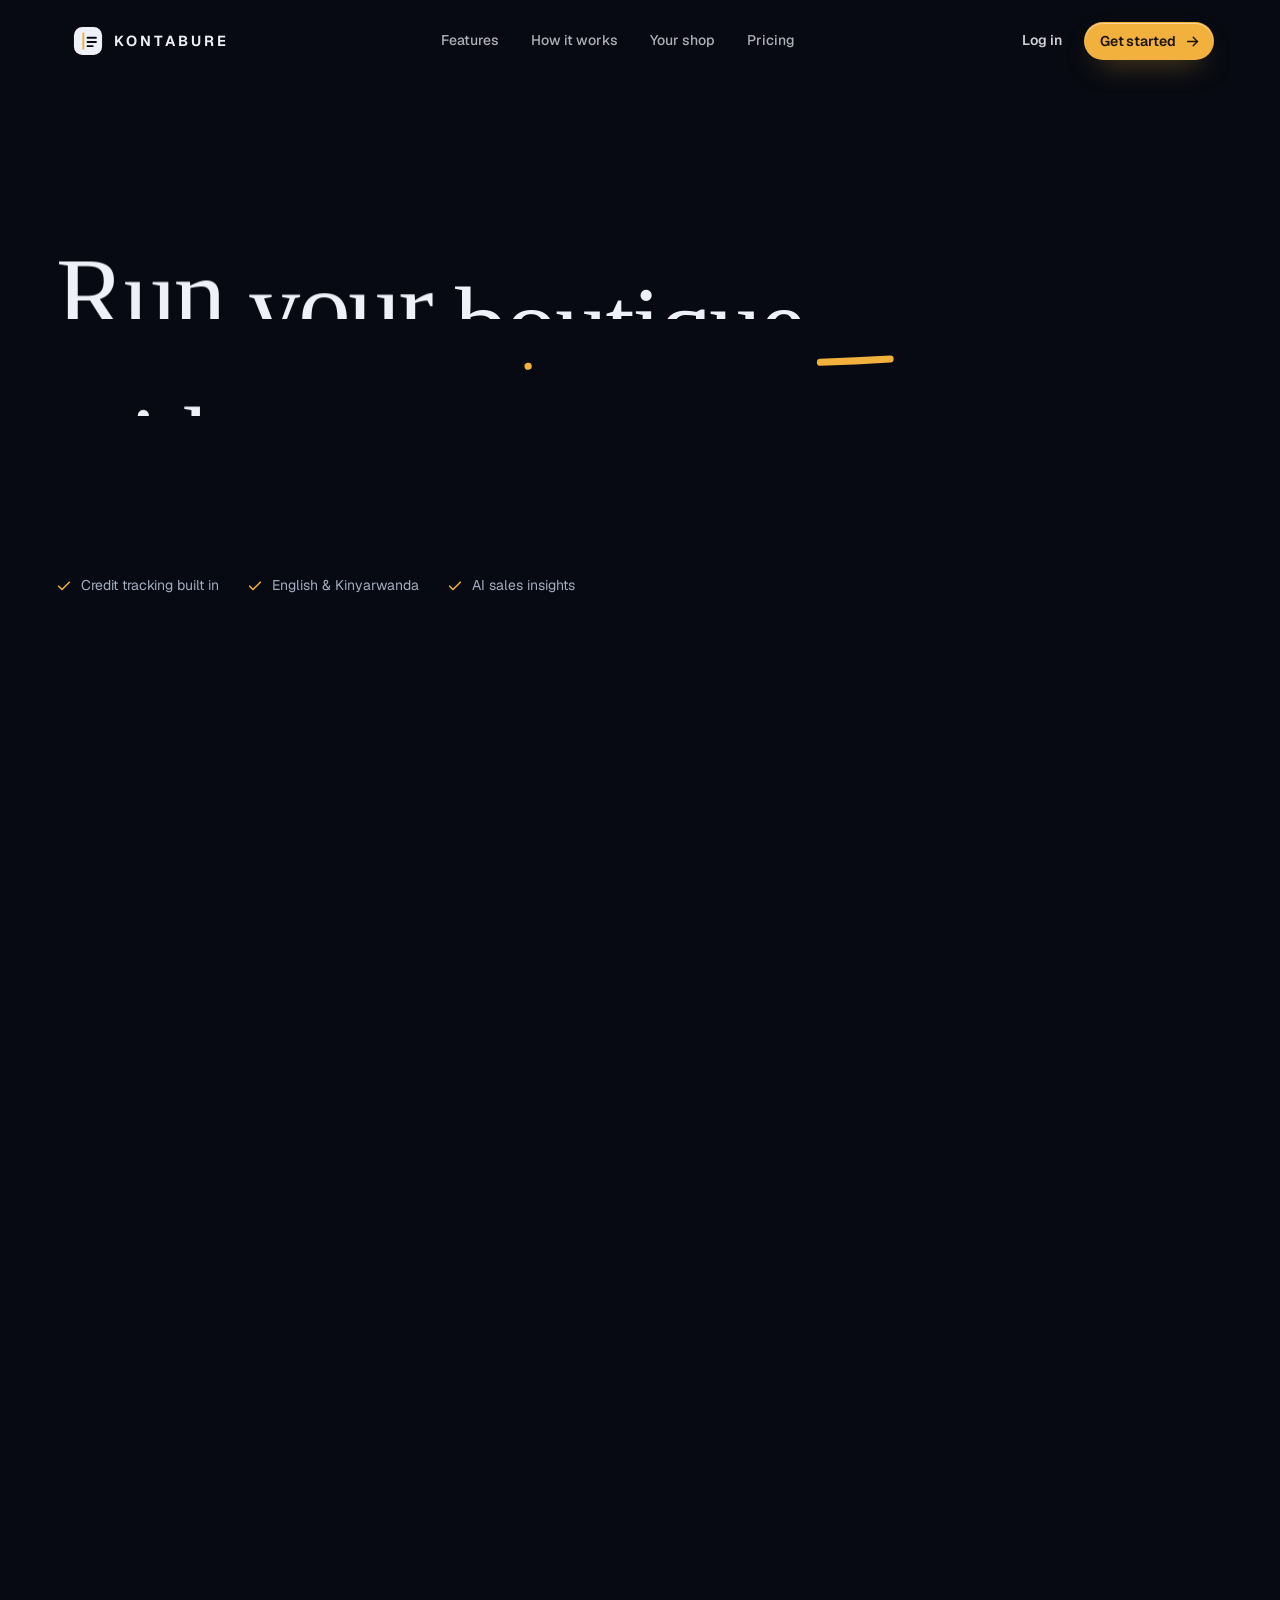
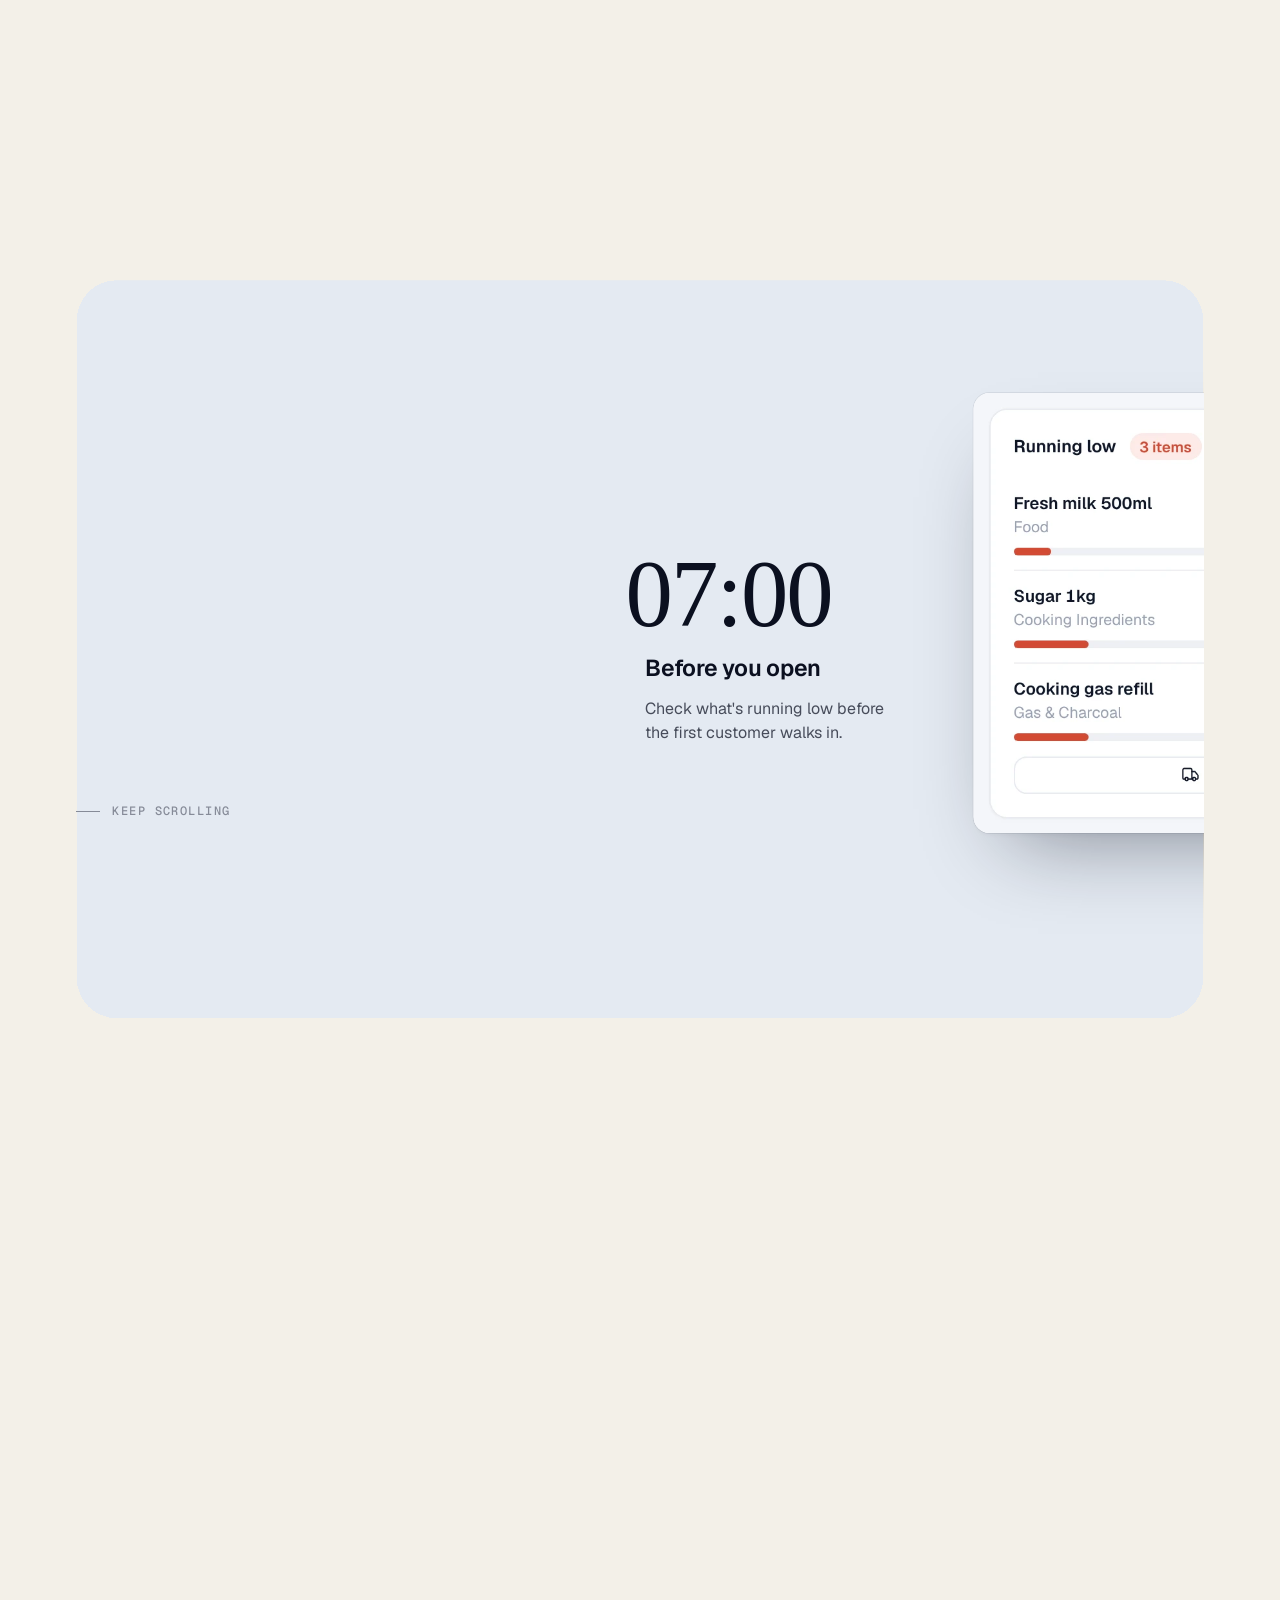
==== commit 55e80b61: "Make demo dialog honest when mail links are blocked After the visitor submits the demo/sales form, s" ====
--- a/index.html
+++ b/index.html
@@ -646,6 +646,7 @@
     <div class="dialog__actions">
       <button class="btn btn--primary btn--block" type="submit" value="send" data-dialog-send><svg class="btn__icon" aria-hidden="true"><use href="#i-mail"/></svg><span>Continue in your email app</span></button>
     </div>
+    <p class="dialog__status" data-dialog-status role="status" hidden>Your email app should open with these details filled in. If it doesn't, copy the address below and send them to us.</p>
     <p class="dialog__alt">This opens your email app with your details filled in. Or write to us at
       <a href="mailto:support@kontabure.africa" data-contact-link data-contact-text>support@kontabure.africa</a>
       <button class="dialog__copy" type="button" data-copy-email><svg aria-hidden="true"><use href="#i-copy"/></svg><span>Copy</span></button></p>
--- a/assets/css/kontabure.css
+++ b/assets/css/kontabure.css
@@ -575,6 +575,7 @@
 .seg--light { margin-top: 0; width: fit-content; }
 .dialog__error { margin-top: 14px; color: #B83A26; font-size: 14px; font-weight: 550; }
 .dialog__actions { margin-top: 22px; }
+.dialog__status { margin-top: 14px; padding: 11px 14px; border-radius: 12px; background: #DFF1E8; color: var(--green-ink); font-size: 14px; line-height: 1.45; }
 .dialog__alt { margin-top: 14px; font-size: 13.5px; color: var(--on-paper-2); line-height: 1.6; }
 .dialog__alt a { color: var(--on-paper); font-weight: 600; }
 .dialog__copy { display: inline-flex; align-items: center; gap: 5px; margin-left: 4px; padding: 3px 9px; border-radius: 999px; border: 1px solid var(--line-paper); background: #fff; font-size: 12px; font-weight: 600; cursor: pointer; vertical-align: 1px; }
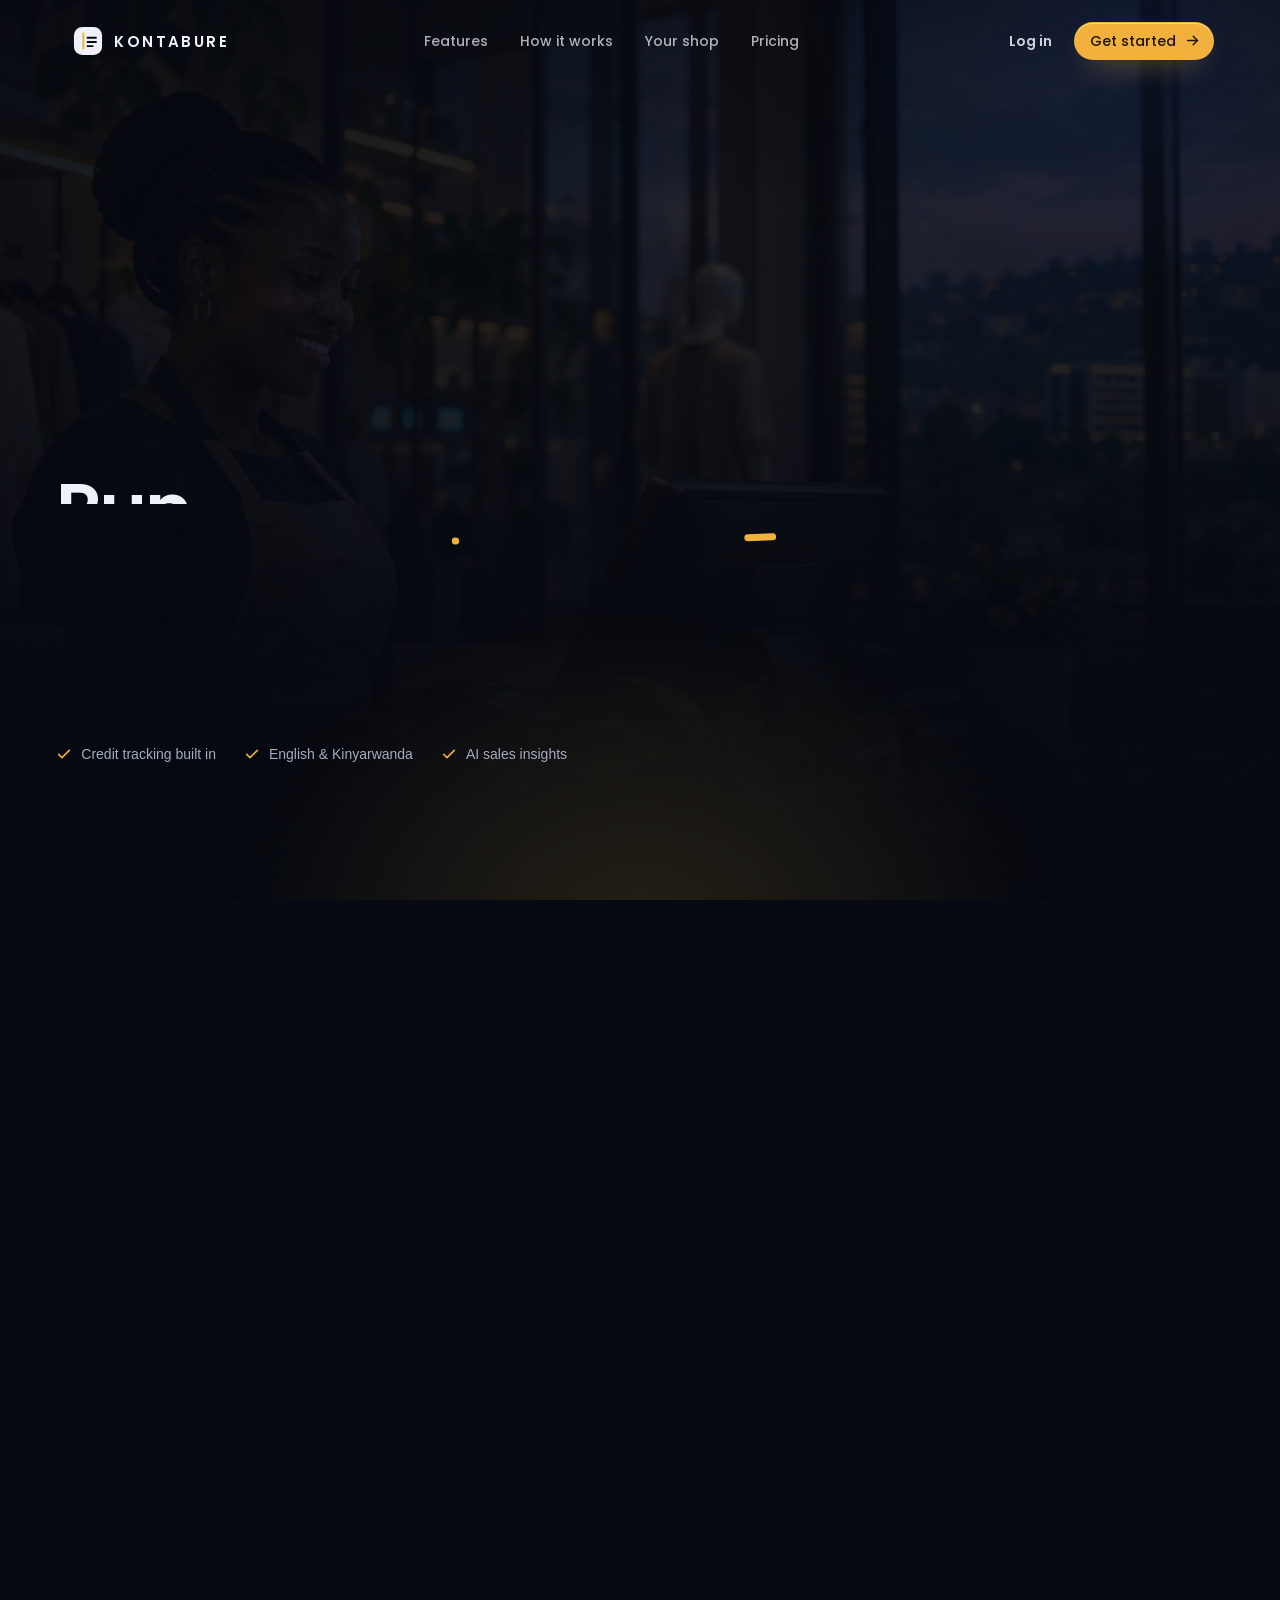
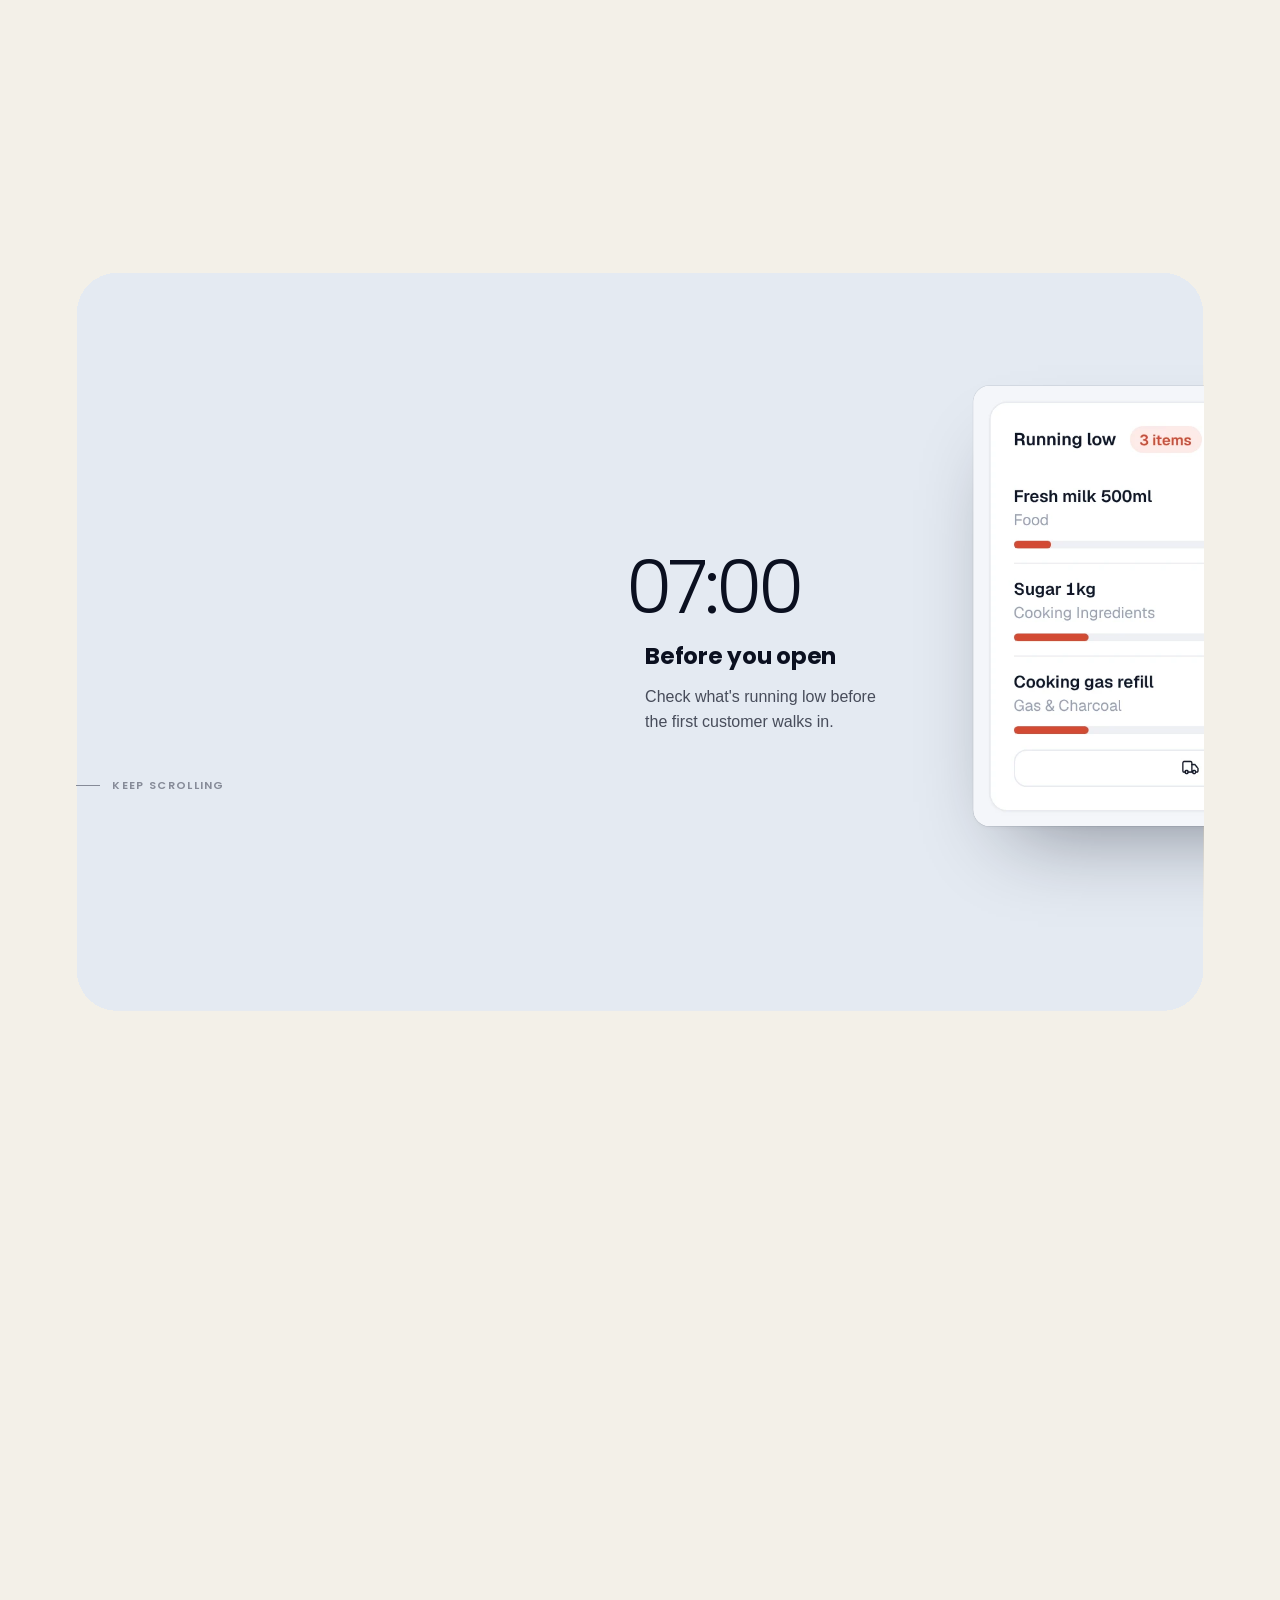
==== commit c49cdb8b: "Use Poppins and Arial; add photographic hero that hands off to dashboard Typography: Poppins (self-h" ====
--- a/index.html
+++ b/index.html
@@ -20,7 +20,7 @@
 <link rel="icon" href="https://kontabure.africa/favicon-16.png" sizes="16x16" type="image/png">
 <link rel="apple-touch-icon" href="https://kontabure.africa/pwaicon.png">
 
-<link rel="preload" href="assets/screens/overview.webp" as="image" type="image/webp">
+<link rel="preload" as="image" href="assets/img/hero-boutique.webp" imagesrcset="assets/img/hero-boutique-960.webp 960w, assets/img/hero-boutique.webp 1672w" imagesizes="100vw" fetchpriority="high">
 <link rel="stylesheet" href="assets/css/kontabure.css">
 
 <script>
@@ -32,7 +32,7 @@
     var h = d.documentElement, m = window.matchMedia;
     h.classList.remove('no-js'); h.classList.add('js');
     // Font preloads only over http(s); file:// blocks CORS preloads (fonts still load via CSS).
-    if (location.protocol.indexOf('http') === 0) ['geist-latin', 'instrument-serif-latin'].forEach(function (f) {
+    if (location.protocol.indexOf('http') === 0) ['poppins-600-latin', 'poppins-500-latin'].forEach(function (f) {
       var l = d.createElement('link'); l.rel = 'preload'; l.as = 'font'; l.type = 'font/woff2'; l.crossOrigin = 'anonymous';
       l.href = 'assets/fonts/' + f + '.woff2'; d.head.appendChild(l);
     });
@@ -118,6 +118,14 @@
 <section class="story" id="top" data-nav="dark" aria-label="KONTABURE introduction">
 
   <div class="stage" aria-hidden="false">
+    <!-- Hero photograph: graded dark, drifts and dims as the dashboard rises -->
+    <div class="stage__photo" aria-hidden="true">
+      <div class="stage__photo-inner">
+        <img src="assets/img/hero-boutique.webp" srcset="assets/img/hero-boutique-960.webp 960w, assets/img/hero-boutique.webp 1672w" sizes="100vw" alt="" width="1672" height="941" decoding="async" fetchpriority="high">
+        <span class="photo-shade"></span>
+        <span class="stage__dim"></span>
+      </div>
+    </div>
     <div class="stage__glow" aria-hidden="true"></div>
     <div class="stage__rules" aria-hidden="true"></div>
 
@@ -134,7 +142,7 @@
       </div>
       <div class="device__view">
         <div class="device__cam">
-          <img class="device__shot is-active" data-shot="overview" src="assets/screens/overview.webp" alt="" width="1440" height="900" decoding="async" fetchpriority="high">
+          <img class="device__shot is-active" data-shot="overview" src="assets/screens/overview.webp" alt="" width="1440" height="900" decoding="async">
           <img class="device__shot" data-shot="products" src="assets/screens/products.webp" alt="" width="1440" height="900" decoding="async" loading="lazy">
           <img class="device__shot" data-shot="stock" src="assets/screens/stock.webp" alt="" width="1440" height="900" decoding="async" loading="lazy">
           <img class="device__shot" data-shot="sales" src="assets/screens/sales.webp" alt="" width="1440" height="900" decoding="async" loading="lazy">
@@ -149,14 +157,14 @@
         </ol>
       </div>
 
-      <!-- Floating activity, taken from the product's own activity feed -->
-      <div class="chip chip--a" aria-hidden="true"><span class="chip__icon chip__icon--green"><svg><use href="#i-repay"/></svg></span><span><b>+RWF 5,000 repaid</b><small>Credit · Uwase M.</small></span></div>
-      <div class="chip chip--b" aria-hidden="true"><span class="chip__icon chip__icon--blue"><svg><use href="#i-truck"/></svg></span><span><b>Stock in recorded</b><small>24 items from supplier</small></span></div>
-      <div class="chip chip--c" aria-hidden="true"><span class="chip__icon chip__icon--red"><svg><use href="#i-alert"/></svg></span><span><b>Running low</b><small>Cooking gas refill · 2 left</small></span></div>
 
       <!-- One callout that changes with each chapter -->
       <div class="chip chip--step" aria-hidden="true"><span class="chip__icon chip__icon--blue"><svg><use href="#i-layers"/></svg></span><span><b>Up to 300 items</b><small>added in one go</small></span></div>
     </figure>
+
+    <!-- Activity from the shop floor; it flies into the dashboard as you scroll -->
+    <div class="float float--a" aria-hidden="true"><div class="chip"><span class="chip__icon chip__icon--green"><svg><use href="#i-repay"/></svg></span><span><b>+RWF 5,000 repaid</b><small>Credit · Uwase M.</small></span></div></div>
+    <div class="float float--b" aria-hidden="true"><div class="chip"><span class="chip__icon chip__icon--blue"><svg><use href="#i-truck"/></svg></span><span><b>Stock in recorded</b><small>24 items from supplier</small></span></div></div>
 
     <nav class="rail" aria-label="Product tour steps">
       <button type="button" data-goto="0"><span>01</span>Set up</button>
@@ -171,6 +179,7 @@
   <div class="flow">
     <!-- ------------------------------------------------ HERO -->
     <header class="hero">
+      <div class="hero__photo" aria-hidden="true"><img src="assets/img/hero-boutique.webp" srcset="assets/img/hero-boutique-960.webp 960w, assets/img/hero-boutique.webp 1672w" sizes="100vw" alt="" width="1672" height="941" decoding="async"><span class="photo-shade"></span></div>
       <div class="hero__copy">
         <p class="eyebrow eyebrow--chip" data-rv><span class="eyebrow__dot" aria-hidden="true"></span>KONTABURE for boutiques</p>
         <h1 class="hero__title" data-split>Run your boutique <br class="br-wide">without the <span class="strike">notebook<svg class="strike__line" viewBox="0 0 300 30" preserveAspectRatio="none" aria-hidden="true"><path d="M4 19 C 70 9, 150 23, 296 11"/></svg></span></h1>
--- a/assets/css/kontabure.css
+++ b/assets/css/kontabure.css
@@ -6,10 +6,12 @@
    ========================================================================== */
 
 /* ---------------------------------------------------------------- Fonts */
-@font-face { font-family: "Geist"; src: url("../fonts/geist-latin.woff2") format("woff2"); font-weight: 300 700; font-style: normal; font-display: swap; }
-@font-face { font-family: "Geist Mono"; src: url("../fonts/geist-mono-latin.woff2") format("woff2"); font-weight: 400 600; font-style: normal; font-display: swap; }
-@font-face { font-family: "Instrument Serif"; src: url("../fonts/instrument-serif-latin.woff2") format("woff2"); font-weight: 400; font-style: normal; font-display: swap; }
-@font-face { font-family: "Instrument Serif"; src: url("../fonts/instrument-serif-italic-latin.woff2") format("woff2"); font-weight: 400; font-style: italic; font-display: swap; }
+/* Main typeface: Poppins (self-hosted, latin subset). Second typeface: Arial (system). */
+@font-face { font-family: "Poppins"; src: url("../fonts/poppins-300-latin.woff2") format("woff2"); font-weight: 300; font-style: normal; font-display: swap; }
+@font-face { font-family: "Poppins"; src: url("../fonts/poppins-400-latin.woff2") format("woff2"); font-weight: 400; font-style: normal; font-display: swap; }
+@font-face { font-family: "Poppins"; src: url("../fonts/poppins-500-latin.woff2") format("woff2"); font-weight: 500; font-style: normal; font-display: swap; }
+@font-face { font-family: "Poppins"; src: url("../fonts/poppins-600-latin.woff2") format("woff2"); font-weight: 600; font-style: normal; font-display: swap; }
+@font-face { font-family: "Poppins"; src: url("../fonts/poppins-700-latin.woff2") format("woff2"); font-weight: 700; font-style: normal; font-display: swap; }
 
 /* ---------------------------------------------------------------- Tokens */
 :root {
@@ -39,9 +41,8 @@
   --green-ink: #0B7550;
   --red: #E0533D;
 
-  --f-display: "Instrument Serif", "Iowan Old Style", "Palatino Linotype", Georgia, serif;
-  --f-sans: "Geist", ui-sans-serif, system-ui, -apple-system, "Segoe UI", Roboto, sans-serif;
-  --f-mono: "Geist Mono", ui-monospace, "SF Mono", Menlo, Consolas, monospace;
+  --f-main: "Poppins", Arial, Helvetica, sans-serif;            /* headlines, labels, UI */
+  --f-second: Arial, "Helvetica Neue", Helvetica, sans-serif;     /* running text */
 
   --ease-out: cubic-bezier(.16, 1, .3, 1);
   --ease-io: cubic-bezier(.65, 0, .35, 1);
@@ -59,7 +60,7 @@
   margin: 0;
   background: var(--ink);
   color: var(--on-ink);
-  font: 400 16px/1.55 var(--f-sans);
+  font: 400 16px/1.6 var(--f-second);
   font-feature-settings: "ss01" 1;
   -webkit-font-smoothing: antialiased;
   -moz-osx-font-smoothing: grayscale;
@@ -85,26 +86,30 @@
 .skip-link:focus { transform: none; }
 
 /* ---------------------------------------------------------------- Type */
-.eyebrow { font: 500 12px/1.2 var(--f-mono); letter-spacing: .16em; text-transform: uppercase; color: var(--amber-soft); }
+.eyebrow { font: 600 11.5px/1.2 var(--f-main); letter-spacing: .16em; text-transform: uppercase; color: var(--amber-soft); }
 [data-nav="light"] .eyebrow, .on-paper .eyebrow { color: var(--amber-ink); }
 .eyebrow--amber { color: var(--amber) !important; }
 .eyebrow--chip { display: inline-flex; align-items: center; gap: 10px; padding: 8px 14px 8px 12px; border: 1px solid var(--line-ink); border-radius: 999px; background: rgba(255, 255, 255, .03); color: var(--on-ink-2); letter-spacing: .12em; }
 .eyebrow__dot { width: 7px; height: 7px; border-radius: 50%; background: var(--amber); box-shadow: 0 0 0 0 rgba(242, 177, 60, .6); animation: pulse 2.4s var(--ease-out) infinite; }
 @keyframes pulse { 0% { box-shadow: 0 0 0 0 rgba(242, 177, 60, .55); } 70%, 100% { box-shadow: 0 0 0 9px rgba(242, 177, 60, 0); } }
 
-.h2 { font: 400 clamp(2.3rem, 4.3vw, 4.1rem)/1.02 var(--f-display); letter-spacing: -.012em; margin-top: 18px; text-wrap: balance; }
-.h2--xl { font-size: clamp(2.6rem, 5.4vw, 5.4rem); line-height: .98; }
-.h2 em, .hero__title em, .finale__title em, .manifesto__big em, .stage__headline em { font-style: italic; }
+.h2 { font: 600 clamp(1.95rem, 3.3vw, 3.25rem)/1.1 var(--f-main); letter-spacing: -.03em; margin-top: 18px; text-wrap: balance; }
+.h2--xl { font-size: clamp(2.1rem, 4.1vw, 4.1rem); line-height: 1.06; }
+.h2 em, .hero__title em, .finale__title em, .manifesto__big em, .stage__headline em { font-style: normal; font-weight: 300; }
 [data-nav="dark"] .h2 em, .finale__title em { color: var(--blue-soft); }
 [data-nav="light"] .h2 em { color: var(--blue-ink); }
 .lead { font-size: clamp(1.05rem, 1.35vw, 1.22rem); line-height: 1.55; margin-top: 22px; max-width: 46ch; }
 [data-nav="dark"] .lead { color: var(--on-ink-2); }
 [data-nav="light"] .lead { color: var(--on-paper-2); }
-.fineprint { margin-top: 28px; font: 500 12px/1.4 var(--f-mono); letter-spacing: .04em; color: var(--on-paper-3); }
+.fineprint { margin-top: 28px; font: 500 11.5px/1.5 var(--f-main); letter-spacing: .02em; color: var(--on-paper-3); }
 
 /* Word-mask reveal (JS wraps words; nothing is hidden without JS) */
 [data-split] .w { display: inline-block; overflow: hidden; vertical-align: top; padding: 0 .07em .14em; margin: 0 -.07em -.14em; }
 [data-split] .wi { display: inline-block; will-change: transform; }
+
+/* Main typeface on navigation, controls and short UI labels */
+.nav__links a, .nav__login, .seg span, .period__group button, .chip b, .field > span, .field legend, .dialog__copy,
+.moment__title, .plan__head h3, .ripple__item b, .ripple__item strong, .read__list b, .trial, .period__hint { font-family: var(--f-main); }
 
 /* ---------------------------------------------------------------- Buttons */
 .btn {
@@ -113,7 +118,7 @@
   display: inline-flex; align-items: center; justify-content: center; gap: .55em;
   height: 46px; padding: 0 20px; border-radius: 999px;
   border: 1px solid var(--bd); background: var(--bg); color: var(--fg);
-  font: 600 15px/1 var(--f-sans); letter-spacing: -.005em; white-space: nowrap; text-decoration: none; cursor: pointer;
+  font: 500 15px/1 var(--f-main); letter-spacing: 0; white-space: nowrap; text-decoration: none; cursor: pointer;
   transition: transform .5s var(--ease-out), background-color .3s, border-color .3s, color .3s, box-shadow .3s;
   -webkit-tap-highlight-color: transparent;
 }
@@ -153,7 +158,7 @@
 .brand { display: inline-flex; align-items: center; gap: 11px; text-decoration: none; flex: none; }
 .brand__mark { width: 30px; height: 30px; color: currentColor; transition: transform .6s var(--ease-out); }
 .brand:hover .brand__mark { transform: rotate(-8deg) scale(1.04); }
-.brand__word { font: 650 14.5px/1 var(--f-sans); letter-spacing: .2em; }
+.brand__word { font: 600 15px/1 var(--f-main); letter-spacing: .16em; }
 
 .nav__links { position: relative; display: flex; align-items: center; gap: 2px; margin: 0 auto; }
 .nav__links a { position: relative; z-index: 1; padding: 9px 15px; border-radius: 999px; font-size: 14px; font-weight: 500; text-decoration: none; opacity: .72; transition: opacity .3s; }
@@ -181,8 +186,8 @@
 .menu { position: fixed; inset: 0; z-index: 55; background: var(--ink); color: var(--on-ink); padding: calc(var(--nav-h) + 28px) var(--gutter) calc(28px + env(safe-area-inset-bottom)); display: flex; flex-direction: column; justify-content: space-between; gap: 32px; overflow-y: auto; clip-path: circle(0% at calc(100% - 44px) 40px); transition: clip-path .7s var(--ease-io); }
 .menu.is-open { clip-path: circle(150% at calc(100% - 44px) 40px); }
 .menu__links { display: grid; }
-.menu__links a { display: flex; align-items: baseline; gap: 18px; padding: 14px 0; border-bottom: 1px solid var(--line-ink); font: 400 clamp(2.4rem, 10vw, 3.4rem)/1 var(--f-display); text-decoration: none; opacity: 0; transform: translateY(20px); transition: opacity .5s var(--ease-out), transform .6s var(--ease-out); }
-.menu__links a span { font: 500 12px var(--f-mono); color: var(--amber); letter-spacing: .1em; }
+.menu__links a { display: flex; align-items: baseline; gap: 18px; padding: 14px 0; border-bottom: 1px solid var(--line-ink); font: 500 clamp(1.9rem, 8vw, 2.6rem)/1.1 var(--f-main); letter-spacing: -.02em; text-decoration: none; opacity: 0; transform: translateY(20px); transition: opacity .5s var(--ease-out), transform .6s var(--ease-out); }
+.menu__links a span { font: 600 11.5px var(--f-main); color: var(--amber); letter-spacing: .1em; }
 .menu.is-open .menu__links a { opacity: 1; transform: none; }
 .menu.is-open .menu__links a:nth-child(2) { transition-delay: .06s; }
 .menu.is-open .menu__links a:nth-child(3) { transition-delay: .12s; }
@@ -203,7 +208,7 @@
 .frame > .shot { border-radius: 16px; }
 .frame__bar + .shot { border-radius: 0 0 16px 16px; }
 .frame__bar { height: 30px; display: flex; align-items: center; justify-content: space-between; padding: 0 12px; background: #EDF0F5; border-bottom: 1px solid #DFE3EA; border-radius: 16px 16px 0 0; }
-.frame__tag, .device__tag { font: 500 10px/1 var(--f-mono); letter-spacing: .1em; text-transform: uppercase; color: #8A91A0; }
+.frame__tag, .device__tag { font: 600 9.5px/1 var(--f-main); letter-spacing: .1em; text-transform: uppercase; color: #8A91A0; }
 .device__dots { display: flex; gap: 6px; }
 .device__dots i { width: 9px; height: 9px; border-radius: 50%; background: #D2D7E0; }
 [data-nav="dark"] .frame { box-shadow: 0 0 0 1px rgba(255, 255, 255, .1), 0 40px 90px -30px rgba(0, 0, 0, .7); }
@@ -224,18 +229,27 @@
 .stage { display: none; }
 
 .hero { position: relative; background: var(--ink); color: var(--on-ink); padding: calc(var(--nav-h) + clamp(36px, 8vh, 96px)) var(--gutter) clamp(72px, 10vw, 120px); overflow: hidden; }
-.hero::before { content: ""; position: absolute; inset: 0; pointer-events: none; background-image: repeating-linear-gradient(to bottom, transparent 0 47px, rgba(255, 255, 255, .045) 47px 48px); -webkit-mask-image: radial-gradient(ellipse 90% 70% at 50% 30%, #000 30%, transparent 85%); mask-image: radial-gradient(ellipse 90% 70% at 50% 30%, #000 30%, transparent 85%); }
-.hero::after { content: ""; position: absolute; left: 0; right: 0; bottom: -10%; height: 70%; pointer-events: none; background: radial-gradient(50% 60% at 50% 100%, rgba(242, 177, 60, .2), transparent 70%); }
 .hero > * { position: relative; z-index: 1; }
-.hero__copy { max-width: var(--wide); margin: 0 auto; }
-.hero__title { margin-top: 26px; font: 400 clamp(3.1rem, 8.2vw, 8.6rem)/.93 var(--f-display); letter-spacing: -.022em; text-wrap: balance; }
+.hero__copy { max-width: var(--wide); margin: 0 auto; display: grid; align-content: end; justify-items: start; min-height: calc(min(100svh, 940px) - var(--nav-h) - clamp(36px, 8vh, 96px) - 110px); }
+.hero__side { justify-self: stretch; }
+
+/* Hero photograph (shared grade). The photo sets the scene; the overlay keeps it quiet. */
+.hero > .hero__photo { position: absolute; z-index: 0; left: 0; right: 0; top: 0; height: min(100svh, 940px); overflow: hidden; pointer-events: none; }
+.hero__photo img { position: absolute; left: 0; top: 0; width: 100%; height: 112%; object-fit: cover; object-position: 26% 34%; }
+.photo-shade { position: absolute; inset: 0; background:
+  linear-gradient(180deg, rgba(7, 10, 18, .72) 0%, rgba(7, 10, 18, .16) 24%, rgba(7, 10, 18, .26) 40%, rgba(7, 10, 18, .82) 68%, rgba(7, 10, 18, .97) 90%, #070A12 100%),
+  linear-gradient(90deg, rgba(7, 10, 18, .6) 0%, rgba(7, 10, 18, .16) 58%, rgba(7, 10, 18, .32) 100%); }
+.photo-shade::before { content: ""; position: absolute; inset: 0; background: #1B2A55; mix-blend-mode: multiply; opacity: .3; }
+.hero__lead { color: #C9D0DD; }
+.hero__note { color: #98A1B4; }
+.hero__title { margin-top: 24px; font: 600 clamp(2.5rem, 5.6vw, 5.9rem)/1.04 var(--f-main); letter-spacing: -.035em; text-wrap: balance; }
 .strike { position: relative; display: inline-block; white-space: nowrap; }
-.strike__line { position: absolute; left: -2%; top: 46%; width: 104%; height: .26em; overflow: visible; pointer-events: none; }
+.strike__line { position: absolute; left: -2%; top: 50%; width: 104%; height: .22em; overflow: visible; pointer-events: none; }
 .strike__line path { fill: none; stroke: var(--amber); stroke-width: 7; stroke-linecap: round; vector-effect: non-scaling-stroke; }
 .hero__side { display: flex; flex-wrap: wrap; align-items: flex-end; justify-content: space-between; gap: 22px 48px; margin-top: clamp(24px, 3.4vh, 40px); }
-.hero__lead { font-size: clamp(1.05rem, 1.35vw, 1.24rem); line-height: 1.55; color: var(--on-ink-2); max-width: 36ch; flex: 1 1 320px; }
+.hero__lead { font-size: clamp(1.05rem, 1.35vw, 1.24rem); line-height: 1.55; max-width: 36ch; flex: 1 1 320px; }
 .hero__cta { display: flex; flex-wrap: wrap; gap: 12px; }
-.hero__note { flex-basis: 100%; font-size: 13.5px; color: var(--on-ink-3); margin-top: -8px; }
+.hero__note { flex-basis: 100%; font-size: 13.5px; margin-top: -8px; }
 .hero__ticks { max-width: var(--wide); margin: 28px auto 0; list-style: none; display: flex; flex-wrap: wrap; gap: 10px 28px; font-size: 14px; color: var(--on-ink-2); }
 .hero__ticks li { display: flex; align-items: center; gap: 9px; }
 .hero__ticks svg { width: 16px; height: 16px; fill: none; stroke: var(--amber); stroke-width: 2.4; stroke-linecap: round; stroke-linejoin: round; }
@@ -247,13 +261,13 @@
 .read__frame { margin-top: 40px; }
 .read__list { list-style: none; margin-top: 32px; display: grid; grid-template-columns: repeat(auto-fit, minmax(220px, 1fr)); gap: 12px 28px; }
 .read__list li { display: flex; gap: 14px; padding-top: 16px; border-top: 1px solid var(--line-paper); color: var(--on-paper-2); font-size: 15px; line-height: 1.45; }
-.read__list li span { flex: none; width: 26px; height: 26px; border-radius: 50%; background: var(--ink); color: #fff; display: grid; place-items: center; font: 600 12px var(--f-mono); }
+.read__list li span { flex: none; width: 26px; height: 26px; border-radius: 50%; background: var(--ink); color: #fff; display: grid; place-items: center; font: 600 12px var(--f-main); }
 .read__list b { display: block; color: var(--on-paper); font-weight: 600; }
 
 .chapter { max-width: 1100px; margin: 0 auto; padding: clamp(64px, 9vw, 110px) 0 0; display: grid; gap: 32px; align-items: center; }
-.chapter__num { display: flex; align-items: center; gap: 12px; font: 500 12px/1 var(--f-mono); letter-spacing: .14em; text-transform: uppercase; color: var(--on-paper-3); }
+.chapter__num { display: flex; align-items: center; gap: 12px; font: 600 11.5px/1 var(--f-main); letter-spacing: .14em; text-transform: uppercase; color: var(--on-paper-3); }
 .chapter__num span { color: var(--amber-ink); padding: 6px 9px; border: 1px solid color-mix(in srgb, var(--amber-ink) 30%, transparent); border-radius: 999px; letter-spacing: .06em; }
-.chapter__title { margin-top: 18px; font: 400 clamp(2.1rem, 3.6vw, 3.5rem)/1 var(--f-display); letter-spacing: -.012em; }
+.chapter__title { margin-top: 18px; font: 600 clamp(1.7rem, 2.5vw, 2.5rem)/1.12 var(--f-main); letter-spacing: -.028em; }
 .chapter__lead { margin-top: 16px; font-size: clamp(1.02rem, 1.25vw, 1.15rem); line-height: 1.55; color: var(--on-paper-2); max-width: 42ch; }
 .ticks { list-style: none; margin-top: 22px; display: grid; gap: 10px; }
 .ticks li { position: relative; padding-left: 26px; font-size: 15px; line-height: 1.45; color: var(--on-paper); }
@@ -270,21 +284,25 @@
 .cinema .flow { position: relative; z-index: 2; margin-top: -100vh; pointer-events: none; }
 .cinema .flow :is(a, button, h1, h2, h3, p, li) { pointer-events: auto; }
 
-.stage__glow { position: absolute; inset: 0; background: radial-gradient(46% 52% at 50% 104%, rgba(242, 177, 60, .26), transparent 72%), radial-gradient(34% 40% at 88% 4%, rgba(63, 107, 255, .16), transparent 72%); }
+.stage__photo { position: absolute; inset: 0; overflow: hidden; }
+.stage__photo-inner { position: absolute; inset: 0; }
+.stage__photo img { position: absolute; left: 0; top: -4%; width: 100%; height: 108%; object-fit: cover; object-position: 32% 40%; transform-origin: 38% 40%; }
+.stage__dim { position: absolute; inset: 0; background: var(--ink); opacity: 0; }
+.stage__glow { opacity: .55; position: absolute; inset: 0; background: radial-gradient(46% 52% at 50% 104%, rgba(242, 177, 60, .26), transparent 72%), radial-gradient(34% 40% at 88% 4%, rgba(63, 107, 255, .16), transparent 72%); }
 .stage__rules { position: absolute; inset: 0; }
 .stage__rules::before, .stage__rules::after { content: ""; position: absolute; inset: 0; background-image: repeating-linear-gradient(to bottom, transparent 0 47px, var(--rule) 47px 48px); -webkit-mask-image: radial-gradient(ellipse 85% 75% at 50% 40%, #000 25%, transparent 85%); mask-image: radial-gradient(ellipse 85% 75% at 50% 40%, #000 25%, transparent 85%); }
-.stage__rules::before { --rule: rgba(255, 255, 255, .05); opacity: calc(1 - var(--wash)); }
+.stage__rules::before { display: none; }
 .stage__rules::after { --rule: rgba(11, 16, 32, .06); opacity: var(--wash); }
-.stage::before { content: ""; position: absolute; top: 0; bottom: 0; left: calc(var(--content-left) - 26px); width: 1px; background: linear-gradient(to bottom, transparent, rgba(242, 177, 60, .45) 20%, rgba(242, 177, 60, .45) 80%, transparent); opacity: calc(1 - var(--wash) * .6); }
+.stage::before { content: ""; position: absolute; top: 0; bottom: 0; left: calc(var(--content-left) - 26px); width: 1px; background: linear-gradient(to bottom, transparent, rgba(242, 177, 60, .45) 20%, rgba(242, 177, 60, .45) 80%, transparent); opacity: calc(var(--wash) * .55); }
 
 .stage__title { position: absolute; left: 0; right: 0; top: calc(var(--nav-h) + 2.2vh); text-align: center; color: var(--on-paper); opacity: 0; visibility: hidden; }
 .stage__title .eyebrow { color: var(--amber-ink); }
-.stage__headline { margin-top: 12px; font: 400 clamp(2.2rem, 3.5vw, 3.6rem)/1 var(--f-display); letter-spacing: -.012em; }
+.stage__headline { margin-top: 12px; font: 600 clamp(1.8rem, 2.7vw, 2.8rem)/1.1 var(--f-main); letter-spacing: -.03em; }
 .stage__headline em { color: var(--blue-ink); }
 
 .device { position: absolute; left: 50%; top: 50%; width: var(--dev-w, 1100px); margin: 0; border-radius: 16px; background: #fff; transform-style: preserve-3d; box-shadow: 0 0 0 1px rgba(255, 255, 255, .1), 0 60px 140px -40px rgba(0, 0, 0, .65), 0 30px 60px -30px rgba(0, 0, 0, .45); }
 .device__bar { position: relative; height: 34px; display: flex; align-items: center; gap: 12px; padding: 0 14px; background: #EDF0F5; border-bottom: 1px solid #DFE3EA; border-radius: 16px 16px 0 0; }
-.device__url { position: absolute; left: 50%; transform: translateX(-50%); display: flex; align-items: center; gap: 6px; height: 22px; padding: 0 14px; border-radius: 7px; background: #fff; font: 500 11.5px/1 var(--f-sans); color: #5E6779; box-shadow: 0 0 0 1px #E3E7EE; }
+.device__url { position: absolute; left: 50%; transform: translateX(-50%); display: flex; align-items: center; gap: 6px; height: 22px; padding: 0 14px; border-radius: 7px; background: #fff; font: 400 11.5px/1 var(--f-second); color: #5E6779; box-shadow: 0 0 0 1px #E3E7EE; }
 .device__url svg { width: 11px; height: 11px; fill: none; stroke: #13996A; stroke-width: 3; stroke-linecap: round; stroke-linejoin: round; }
 .device__tag { margin-left: auto; }
 .device__view { position: relative; aspect-ratio: 16 / 10; overflow: hidden; border-radius: 0 0 16px 16px; background: #F4F6FA; container-type: inline-size; }
@@ -294,7 +312,7 @@
 
 .pins { position: absolute; inset: 0; list-style: none; }
 .pin { position: absolute; left: calc(var(--px) / 1440 * 100%); top: calc(var(--py) / 900 * 100%); opacity: 0; visibility: hidden; }
-.pin__dot { position: absolute; width: max(24px, 2.9cqw); height: max(24px, 2.9cqw); margin: min(-12px, -1.45cqw) 0 0 min(-12px, -1.45cqw); border-radius: 50%; background: var(--ink); color: #fff; font: 600 max(11px, 1.25cqw)/max(24px, 2.9cqw) var(--f-mono); text-align: center; box-shadow: 0 0 0 5px rgba(63, 107, 255, .22), 0 10px 24px rgba(4, 8, 20, .35); }
+.pin__dot { position: absolute; width: max(24px, 2.9cqw); height: max(24px, 2.9cqw); margin: min(-12px, -1.45cqw) 0 0 min(-12px, -1.45cqw); border-radius: 50%; background: var(--ink); color: #fff; font: 600 max(11px, 1.25cqw)/max(24px, 2.9cqw) var(--f-main); text-align: center; box-shadow: 0 0 0 5px rgba(63, 107, 255, .22), 0 10px 24px rgba(4, 8, 20, .35); }
 .pin__dot::after { content: ""; position: absolute; inset: -5px; border-radius: 50%; border: 1.5px solid rgba(63, 107, 255, .55); animation: ring 2.2s var(--ease-out) infinite; }
 @keyframes ring { from { transform: scale(1); opacity: 1; } to { transform: scale(1.9); opacity: 0; } }
 .pin__label { position: absolute; top: -2.1cqw; left: 2.7cqw; width: 19.5cqw; padding: 1.15cqw 1.35cqw; border-radius: 1.25cqw; background: rgba(9, 13, 24, .93); color: #BFC7D6; font-size: max(10px, 1.28cqw); line-height: 1.4; box-shadow: 0 20px 40px -16px rgba(4, 8, 20, .6); }
@@ -303,23 +321,26 @@
 .pin[data-side="bl"] .pin__label { top: 2.5cqw; left: auto; right: -1.4cqw; }
 .pin[data-side="br"] .pin__label { top: 2.5cqw; left: -1.4cqw; }
 
-.cinema .chip--a { left: -5%; top: 22%; transform: translateZ(70px); }
-.cinema .chip--b { right: -5.5%; top: 6%; transform: translateZ(90px); }
-.cinema .chip--c { right: 9%; top: 38%; transform: translateZ(50px); }
 .cinema .chip--step { left: -7%; bottom: 9%; transform: translateZ(60px); opacity: 0; visibility: hidden; }
-.chip--step, .chip--a, .chip--b, .chip--c { display: none; }
-.cinema .chip--step, .cinema .chip--a, .cinema .chip--b, .cinema .chip--c { display: flex; }
+.chip--step, .float { display: none; }
+.cinema .chip--step { display: flex; }
+.cinema .float { display: block; position: absolute; z-index: 2; }
+.float .chip { position: relative; }
+.cinema .float--a { left: 59%; top: 21%; }
+.cinema .float--b { left: 69%; top: 33%; }
 
 .rail { position: absolute; left: var(--rail-x, 50%); top: var(--rail-y, 90%); display: flex; gap: 2px; padding: 4px; border-radius: 999px; background: rgba(255, 255, 255, .55); box-shadow: 0 0 0 1px rgba(11, 16, 32, .08); backdrop-filter: blur(10px); -webkit-backdrop-filter: blur(10px); pointer-events: auto; opacity: 0; visibility: hidden; }
-.rail button { position: relative; z-index: 1; display: flex; align-items: center; gap: 8px; padding: 9px 14px; border: 0; border-radius: 999px; background: transparent; color: var(--on-paper-2); font: 500 12.5px/1 var(--f-sans); cursor: pointer; transition: color .3s; }
-.rail button span { font: 500 11px/1 var(--f-mono); color: var(--on-paper-3); transition: color .3s; }
+.rail button { position: relative; z-index: 1; display: flex; align-items: center; gap: 8px; padding: 9px 14px; border: 0; border-radius: 999px; background: transparent; color: var(--on-paper-2); font: 500 12.5px/1 var(--f-main); cursor: pointer; transition: color .3s; }
+.rail button span { font: 600 10.5px/1 var(--f-main); color: var(--on-paper-3); transition: color .3s; }
 .rail button:hover { color: var(--on-paper); }
 .rail button[aria-current="step"] { color: #fff; }
 .rail button[aria-current="step"] span { color: var(--amber); }
 .rail__fill { position: absolute; z-index: 0; top: 4px; bottom: 4px; left: 0; width: var(--rw, 0px); border-radius: 999px; background: var(--ink); transform: translateX(var(--rx, 0px)); transition: transform .6s var(--ease-out), width .6s var(--ease-out); }
 
-.cinema .hero { height: 100vh; min-height: 0; background: transparent; overflow: visible; padding-bottom: 0; }
-.cinema .hero::before, .cinema .hero::after { display: none; }
+.cinema .hero { height: 100vh; min-height: 0; background: transparent; overflow: visible; padding-bottom: 15vh; display: flex; flex-direction: column; justify-content: flex-end; }
+.cinema .hero > .hero__copy, .cinema .hero > .hero__ticks { width: 100%; }
+.cinema .hero__copy { min-height: 0; }
+.cinema .hero > .hero__photo { display: none; }
 .cinema .hero__frame { display: none; }
 .cinema .beat--read { height: 230vh; padding: 0; }
 .cinema .read { position: absolute; width: 1px; height: 1px; overflow: hidden; clip: rect(0 0 0 0); white-space: nowrap; }
@@ -327,7 +348,7 @@
 .cinema .how { color: var(--on-paper); }
 .cinema .beat--intro { height: 100vh; display: flex; align-items: center; }
 .cinema .intro { width: min(35vw, calc(var(--wide) * .37)); margin: 0 0 0 var(--content-left); }
-.cinema .intro .h2 { font-size: clamp(2.5rem, 4.2vw, 4.5rem); }
+.cinema .intro .h2 { font-size: clamp(2rem, 3.2vw, 3.3rem); }
 .cinema .chapter { height: 100vh; max-width: none; margin: 0; padding: 0; display: flex; align-items: center; }
 .cinema .chapter__text { width: min(32vw, calc(var(--wide) * .36)); margin-left: var(--content-left); }
 .cinema .chapter__frame { display: none; }
@@ -340,7 +361,7 @@
 .ripple__head { max-width: 760px; }
 .ripple__board { position: relative; margin-top: clamp(40px, 6vw, 72px); display: grid; grid-template-columns: minmax(300px, 400px) minmax(60px, 1fr) minmax(280px, 380px); align-items: center; }
 .ripple__sale { position: relative; z-index: 1; padding: 24px; border-radius: 22px; background: #fff; box-shadow: 0 0 0 1px rgba(11, 16, 32, .07), 0 40px 80px -40px rgba(11, 16, 32, .4); }
-.ripple__label { font: 500 11.5px/1 var(--f-mono); letter-spacing: .14em; text-transform: uppercase; color: var(--on-paper-3); }
+.ripple__label { font: 600 11px/1 var(--f-main); letter-spacing: .14em; text-transform: uppercase; color: var(--on-paper-3); }
 .ripple__item { display: flex; align-items: center; gap: 14px; margin-top: 16px; padding: 14px; border-radius: 14px; background: #F5F6F9; }
 .ripple__item b { display: block; font-weight: 600; }
 .ripple__item small { color: var(--on-paper-2); font-size: 13px; }
@@ -367,9 +388,9 @@
 .node { position: relative; padding: 18px 20px; border-radius: 18px; background: #fff; box-shadow: 0 0 0 1px rgba(11, 16, 32, .07), 0 24px 50px -36px rgba(11, 16, 32, .45); transition: box-shadow .4s, transform .5s var(--ease-out); }
 .node.is-hit { box-shadow: 0 0 0 2px var(--blue), 0 24px 50px -30px rgba(63, 107, 255, .55); transform: translateX(-4px); }
 .node.is-muted { opacity: .55; }
-.node__k { display: flex; align-items: center; gap: 8px; font: 500 11.5px/1 var(--f-mono); letter-spacing: .1em; text-transform: uppercase; color: var(--on-paper-3); }
+.node__k { display: flex; align-items: center; gap: 8px; font: 600 11px/1 var(--f-main); letter-spacing: .1em; text-transform: uppercase; color: var(--on-paper-3); }
 .node__k svg { width: 15px; height: 15px; fill: none; stroke: currentColor; stroke-width: 2; stroke-linecap: round; stroke-linejoin: round; }
-.node__v { margin-top: 10px; font: 620 26px/1.1 var(--f-sans); letter-spacing: -.02em; font-variant-numeric: tabular-nums; }
+.node__v { margin-top: 10px; font: 600 25px/1.15 var(--f-main); letter-spacing: -.025em; font-variant-numeric: tabular-nums; }
 .node__s { margin-top: 6px; font-size: 13.5px; color: var(--on-paper-2); }
 .node__flag { color: var(--red); font-weight: 600; }
 .ripple .fineprint { margin-top: 32px; }
@@ -390,7 +411,7 @@
 .day__hint { display: none; }
 .moment { display: grid; gap: 22px; align-items: center; padding-left: 26px; border-left: 1px solid var(--line-paper); position: relative; }
 .moment::before { content: ""; position: absolute; left: -5px; top: .9em; width: 9px; height: 9px; border-radius: 50%; background: var(--amber); }
-.moment__time { font: 400 clamp(3.2rem, 7vw, 6rem)/.9 var(--f-display); letter-spacing: -.02em; font-variant-numeric: tabular-nums; }
+.moment__time { font: 300 clamp(2.8rem, 6vw, 5rem)/1 var(--f-main); letter-spacing: -.045em; font-variant-numeric: tabular-nums; }
 .moment__title { margin-top: 14px; font-size: clamp(1.25rem, 1.8vw, 1.6rem); font-weight: 620; letter-spacing: -.012em; }
 .moment__text > p:last-child { margin-top: 10px; font-size: clamp(1rem, 1.2vw, 1.12rem); line-height: 1.55; color: var(--on-paper-2); max-width: 36ch; }
 .moment__frame { width: 100%; max-width: 640px; }
@@ -409,7 +430,7 @@
 .cinema .day__track { max-width: none; margin: 0; height: 100%; display: flex; align-items: stretch; gap: 0; width: max-content; padding-left: var(--content-left); padding-right: 10vw; will-change: transform; }
 .cinema .day__panel { flex: none; height: 100%; display: flex; align-items: center; }
 .cinema .day__intro { width: min(46vw, 700px); padding-right: 6vw; flex-direction: column; align-items: flex-start; justify-content: center; }
-.cinema .day__hint { display: flex; align-items: center; gap: 12px; margin-top: 40px; font: 500 12px/1 var(--f-mono); letter-spacing: .12em; text-transform: uppercase; color: var(--on-paper-3); }
+.cinema .day__hint { display: flex; align-items: center; gap: 12px; margin-top: 40px; font: 600 11px/1 var(--f-main); letter-spacing: .12em; text-transform: uppercase; color: var(--on-paper-3); }
 .cinema .day__hint span { width: 44px; height: 1px; background: currentColor; position: relative; overflow: hidden; }
 .cinema .day__hint span::after { content: ""; position: absolute; inset: 0; background: var(--amber); transform: translateX(-100%); animation: hint 2.2s var(--ease-io) infinite; }
 @keyframes hint { to { transform: translateX(100%); } }
@@ -419,11 +440,11 @@
 .cinema .moment .shot { width: min(44vw, calc(58vh * var(--cw, 1440) / var(--ch, 900))); }
 .cinema .moment:nth-of-type(even) .moment__frame { position: relative; top: 5vh; }
 .cinema .moment:nth-of-type(odd) .moment__frame { position: relative; top: -4vh; }
-.cinema .moment__time { font-size: clamp(4rem, 7.4vw, 7.6rem); }
+.cinema .moment__time { font-size: clamp(3.2rem, 5.8vw, 6.2rem); }
 .cinema .moment .moment__text > p:last-child { color: inherit; opacity: .72; }
 .cinema .day__stage.is-dark { color: var(--on-ink); }
 .cinema .day__stage.is-dark .frame { box-shadow: 0 0 0 1px rgba(255, 255, 255, .1), 0 40px 90px -30px rgba(0, 0, 0, .7); }
-.cinema .day__clock { display: flex; position: absolute; left: var(--content-left); right: var(--content-left); bottom: 5.5vh; align-items: center; gap: 18px; font: 500 12.5px/1 var(--f-mono); letter-spacing: .06em; }
+.cinema .day__clock { display: flex; position: absolute; left: var(--content-left); right: var(--content-left); bottom: 5.5vh; align-items: center; gap: 18px; font: 600 12px/1 var(--f-main); letter-spacing: .06em; }
 .day__now { min-width: 46px; font-weight: 600; font-variant-numeric: tabular-nums; }
 .day__end { opacity: .5; }
 .day__line { position: relative; flex: 1; height: 1px; background: color-mix(in srgb, currentColor 22%, transparent); }
@@ -436,10 +457,10 @@
 .ledger__row { position: relative; display: grid; grid-template-columns: 64px minmax(200px, 1fr) minmax(260px, 1.35fr) 104px; gap: 28px; align-items: baseline; padding: 30px 0; transition: opacity .4s var(--ease-out); }
 .ledger__row::after { content: ""; position: absolute; left: 0; right: 0; bottom: 0; height: 1px; background: var(--line-ink); transform-origin: 0 50%; }
 .ledger__row::before { content: ""; position: absolute; inset: 0 -22px; border-radius: 14px; background: linear-gradient(90deg, rgba(255, 255, 255, .045), rgba(255, 255, 255, .015)); opacity: 0; transition: opacity .35s; }
-.ledger__n { font: 500 12.5px/1 var(--f-mono); color: var(--on-ink-3); transition: color .3s; }
-.ledger__row h3 { position: relative; font: 400 clamp(1.7rem, 2.6vw, 2.5rem)/1.05 var(--f-display); letter-spacing: -.01em; transition: transform .6s var(--ease-out); }
+.ledger__n { font: 600 12px/1 var(--f-main); color: var(--on-ink-3); transition: color .3s; }
+.ledger__row h3 { position: relative; font: 500 clamp(1.2rem, 1.75vw, 1.65rem)/1.25 var(--f-main); letter-spacing: -.02em; transition: transform .6s var(--ease-out); }
 .ledger__row p { position: relative; color: var(--on-ink-2); font-size: 16px; line-height: 1.55; max-width: 48ch; }
-.ledger__tag { position: relative; justify-self: end; font: 500 11px/1 var(--f-mono); letter-spacing: .12em; text-transform: uppercase; color: var(--on-ink-3); padding: 7px 10px; border: 1px solid var(--line-ink); border-radius: 999px; }
+.ledger__tag { position: relative; justify-self: end; font: 600 10.5px/1 var(--f-main); letter-spacing: .12em; text-transform: uppercase; color: var(--on-ink-3); padding: 7px 10px; border: 1px solid var(--line-ink); border-radius: 999px; }
 @media (hover: hover) and (pointer: fine) {
   .ledger:hover .ledger__row { opacity: .42; }
   .ledger .ledger__row:hover { opacity: 1; }
@@ -457,8 +478,8 @@
 .peek.is-ready { display: block; }
 .peek__inner { position: relative; border-radius: 16px; overflow: hidden; background: #fff; box-shadow: 0 0 0 1px rgba(255, 255, 255, .12), 0 50px 100px -30px rgba(0, 0, 0, .8); transform: scale(.85) rotate(-4deg); opacity: 0; transition: transform .6s var(--ease-out), opacity .35s; }
 .peek.is-on .peek__inner { transform: none; opacity: 1; }
-.peek__lang { position: absolute; inset: 0; display: none; place-content: center; gap: 4px; padding: 30px; background: var(--paper); color: var(--on-paper); text-align: center; font: 400 44px/1.05 var(--f-display); }
-.peek__lang span:last-child { font-style: italic; color: var(--blue-ink); }
+.peek__lang { position: absolute; inset: 0; display: none; place-content: center; gap: 4px; padding: 30px; background: var(--paper); color: var(--on-paper); text-align: center; font: 600 32px/1.2 var(--f-main); letter-spacing: -.03em; }
+.peek__lang span:last-child { font-weight: 300; color: var(--blue-ink); }
 .peek.is-lang .peek__lang { display: grid; }
 
 /* ---------------------------------------------------------------- YOUR SHOP / LOCAL */
@@ -469,8 +490,8 @@
 .manifesto li:nth-child(even) { padding: 36px 0 40px 40px; border-left: 1px solid var(--line-ink); }
 .manifesto__icon { grid-row: span 2; width: 46px; height: 46px; border-radius: 13px; border: 1px solid var(--line-ink); display: grid; place-items: center; color: var(--amber-soft); }
 .manifesto__icon svg { width: 20px; height: 20px; fill: none; stroke: currentColor; stroke-width: 1.8; stroke-linecap: round; stroke-linejoin: round; }
-.manifesto__icon--text { font: 600 11px/1 var(--f-mono); letter-spacing: .06em; }
-.manifesto__big { font: 400 clamp(1.7rem, 2.6vw, 2.45rem)/1.08 var(--f-display); letter-spacing: -.01em; }
+.manifesto__icon--text { font: 700 10.5px/1 var(--f-main); letter-spacing: .06em; }
+.manifesto__big { font: 500 clamp(1.25rem, 1.85vw, 1.75rem)/1.3 var(--f-main); letter-spacing: -.02em; }
 .manifesto__big em { color: var(--blue-soft); }
 .manifesto__small { margin-top: 8px; color: var(--on-ink-2); line-height: 1.55; max-width: 44ch; }
 @media (max-width: 860px) {
@@ -479,13 +500,13 @@
 }
 
 .shelf { margin-top: clamp(96px, 12vw, 170px); display: grid; grid-template-columns: minmax(0, 1fr) minmax(0, 2.3fr); gap: 32px 64px; align-items: start; }
-.shelf__title { font: 400 clamp(1.8rem, 2.6vw, 2.4rem)/1.08 var(--f-display); letter-spacing: -.01em; }
+.shelf__title { font: 600 clamp(1.35rem, 2vw, 1.8rem)/1.25 var(--f-main); letter-spacing: -.025em; }
 .shelf__head p { margin-top: 14px; color: var(--on-ink-2); line-height: 1.55; max-width: 34ch; }
-.shelf__words { list-style: none; display: flex; flex-wrap: wrap; column-gap: .3em; row-gap: .04em; font: 400 clamp(2.3rem, 5.4vw, 5.4rem)/1.06 var(--f-display); letter-spacing: -.016em; }
+.shelf__words { list-style: none; display: flex; flex-wrap: wrap; column-gap: .3em; row-gap: .04em; font: 600 clamp(1.7rem, 3.8vw, 3.8rem)/1.18 var(--f-main); letter-spacing: -.035em; }
 .shelf__words li { color: rgba(238, 241, 247, .2); transition: color .6s var(--ease-out); cursor: default; }
 .shelf__words li.is-lit { color: var(--on-ink); }
 .shelf__words li:not(:last-child)::after { content: "/"; margin-left: .3em; color: rgba(242, 177, 60, .55); font-style: normal; }
-@media (hover: hover) { .shelf__words li.is-lit:hover { font-style: italic; color: var(--amber-soft); } }
+@media (hover: hover) { .shelf__words li.is-lit:hover { color: var(--amber-soft); } }
 .no-js .shelf__words li, .reduced .shelf__words li, .reveal-all .shelf__words li { color: var(--on-ink); }
 @media (max-width: 860px) { .shelf { grid-template-columns: 1fr; } }
 
@@ -515,8 +536,8 @@
 .plan__head h3 { font-size: 19px; font-weight: 620; letter-spacing: -.01em; }
 .plan__crown { width: 18px; height: 18px; fill: none; stroke: var(--amber); stroke-width: 2; stroke-linecap: round; stroke-linejoin: round; }
 .plan__desc { margin-top: 8px; color: var(--on-ink-2); font-size: 15px; min-height: 2.6em; }
-.plan__price { margin-top: 28px; font: 400 clamp(3.4rem, 5.2vw, 4.8rem)/1 var(--f-display); letter-spacing: -.02em; }
-.plan__price small { font: 500 15px var(--f-sans); color: var(--on-ink-2); letter-spacing: 0; margin-left: 6px; }
+.plan__price { margin-top: 28px; font: 600 clamp(2.6rem, 4vw, 3.6rem)/1.05 var(--f-main); letter-spacing: -.035em; }
+.plan__price small { font: 500 15px var(--f-main); color: var(--on-ink-2); letter-spacing: 0; margin-left: 6px; }
 .plan__sub { margin-top: 10px; color: var(--on-ink-2); font-size: 14.5px; }
 .plan__note { display: flex; gap: 10px; align-items: flex-start; margin: 26px 0 28px; padding: 12px 14px; border-radius: 14px; background: rgba(255, 255, 255, .05); color: #D2D8E4; font-size: 14.5px; }
 .plan__note svg { width: 17px; height: 17px; margin-top: 2px; flex: none; fill: none; stroke: var(--blue-soft); stroke-width: 2; stroke-linecap: round; stroke-linejoin: round; }
@@ -532,7 +553,7 @@
 .finale::after { content: ""; position: absolute; inset: 0; pointer-events: none; background-image: repeating-linear-gradient(to bottom, transparent 0 47px, rgba(255, 255, 255, .04) 47px 48px); -webkit-mask-image: linear-gradient(to bottom, #000, transparent 55%); mask-image: linear-gradient(to bottom, #000, transparent 55%); }
 .finale > * { position: relative; z-index: 1; }
 .finale__inner { text-align: center; display: flex; flex-direction: column; align-items: center; }
-.finale__title { margin-top: 22px; font: 400 clamp(3rem, 8vw, 8.2rem)/.94 var(--f-display); letter-spacing: -.022em; max-width: 13ch; text-wrap: balance; }
+.finale__title { margin-top: 22px; font: 600 clamp(2.4rem, 5.6vw, 5.8rem)/1.05 var(--f-main); letter-spacing: -.035em; max-width: 16ch; text-wrap: balance; }
 .finale .lead { margin-left: auto; margin-right: auto; color: var(--on-ink-2); }
 .finale__cta { display: flex; flex-wrap: wrap; justify-content: center; gap: 12px; margin-top: 36px; }
 
@@ -540,11 +561,11 @@
 .footer__grid { display: grid; grid-template-columns: minmax(0, 2fr) repeat(3, minmax(0, 1fr)); gap: 40px; }
 .footer__brand p { margin-top: 18px; max-width: 40ch; color: var(--on-ink-2); font-size: 14.5px; line-height: 1.6; }
 .footer__col { display: grid; align-content: start; gap: 10px; }
-.footer__col p { font: 500 11.5px/1 var(--f-mono); letter-spacing: .14em; text-transform: uppercase; color: var(--on-ink-3); margin-bottom: 8px; }
+.footer__col p { font: 600 11px/1 var(--f-main); letter-spacing: .14em; text-transform: uppercase; color: var(--on-ink-3); margin-bottom: 8px; }
 .footer__col a { width: fit-content; font-size: 14.5px; color: var(--on-ink-2); text-decoration: none; background: linear-gradient(currentColor, currentColor) 0 100% / 0 1px no-repeat; transition: color .3s, background-size .5s var(--ease-out); }
 .footer__col a:hover { color: var(--on-ink); background-size: 100% 1px; }
 .footer__base { display: flex; flex-wrap: wrap; justify-content: space-between; gap: 12px; margin-top: 56px; padding-top: 24px; border-top: 1px solid var(--line-ink); font-size: 13px; color: var(--on-ink-3); }
-.wordmark { margin: clamp(32px, 5vw, 64px) 0 0; text-align: center; white-space: nowrap; font: 650 clamp(3.6rem, 16.4vw, 17rem)/.78 var(--f-sans); letter-spacing: -.045em; user-select: none; }
+.wordmark { margin: clamp(32px, 5vw, 64px) 0 0; text-align: center; white-space: nowrap; font: 700 clamp(3.1rem, 14.6vw, 15.5rem)/.84 var(--f-main); letter-spacing: -.05em; user-select: none; }
 .wordmark .ch { display: inline-block; background: linear-gradient(180deg, rgba(238, 241, 247, .16) 10%, rgba(238, 241, 247, .015) 92%); -webkit-background-clip: text; background-clip: text; color: transparent; }
 .no-js .wordmark, .wordmark:not(.is-split) { color: rgba(238, 241, 247, .1); }
 @media (max-width: 860px) { .footer__grid { grid-template-columns: 1fr 1fr; } .footer__brand { grid-column: 1 / -1; } }
@@ -561,7 +582,7 @@
 .dialog__close:hover { transform: rotate(90deg); }
 .dialog__close svg { width: 16px; height: 16px; fill: none; stroke: currentColor; stroke-width: 2; stroke-linecap: round; }
 .dialog .eyebrow { color: var(--amber-ink); }
-.dialog__title { margin-top: 14px; padding-right: 40px; font: 400 clamp(2rem, 4vw, 2.6rem)/1.02 var(--f-display); letter-spacing: -.01em; }
+.dialog__title { margin-top: 14px; padding-right: 40px; font: 600 clamp(1.55rem, 3vw, 2rem)/1.15 var(--f-main); letter-spacing: -.025em; }
 .dialog__lead { margin-top: 10px; color: var(--on-paper-2); }
 .dialog__fields { display: grid; grid-template-columns: 1fr 1fr; gap: 14px; margin-top: 24px; }
 .field { display: grid; gap: 7px; min-width: 0; border: 0; padding: 0; margin: 0; }
@@ -585,11 +606,20 @@
 /* ---------------------------------------------------------------- Reveal initial states (JS only) */
 .js:not(.reduced):not(.reveal-all) [data-rv] { opacity: 0; transform: translate3d(0, 26px, 0); }
 .js:not(.reduced):not(.reveal-all) [data-rv="clip"] { opacity: 1; transform: none; clip-path: inset(18% 0 0 0 round 16px); }
+.js:not(.reduced):not(.reveal-all) .hero__photo, .js:not(.reduced):not(.reveal-all) .stage__photo,
+.js.cinema:not(.reveal-all) .device, .js.cinema:not(.reveal-all) .float .chip { opacity: 0; }
 
 /* ---------------------------------------------------------------- Small screens */
 @media (max-width: 640px) {
   :root { --nav-h: 70px; }
-  .hero__title { font-size: clamp(2.9rem, 13vw, 4.2rem); line-height: .95; }
+  .hero__title { font-size: clamp(2.15rem, 10vw, 3.1rem); line-height: 1.06; }
+  /* Phones: the photograph becomes a band above the copy so the scene stays readable */
+  .hero { padding-top: 46svh; }
+  .hero > .hero__photo { height: 62svh; }
+  .hero__photo img { object-position: 22% 16%; }
+  .hero__copy { min-height: 0; }
+  .hero .photo-shade { background:
+    linear-gradient(180deg, rgba(7, 10, 18, .66) 0%, rgba(7, 10, 18, .04) 20%, rgba(7, 10, 18, .08) 46%, rgba(7, 10, 18, .82) 78%, #070A12 100%); }
   .hero__cta .btn { flex: 1 1 auto; }
   .hero__ticks { gap: 8px 18px; font-size: 13.5px; }
   .chip { padding: 7px 12px 7px 7px; border-radius: 13px; }
@@ -601,6 +631,8 @@
   .finale__cta .btn { flex: 1 1 auto; }
 }
 
+@media (max-width: 640px) and (max-height: 700px) { .hero { padding-top: 36svh; } .hero > .hero__photo { height: 54svh; } }
+
 /* ---------------------------------------------------------------- Reduced motion */
 @media (prefers-reduced-motion: reduce) {
   html { scroll-behavior: auto; }
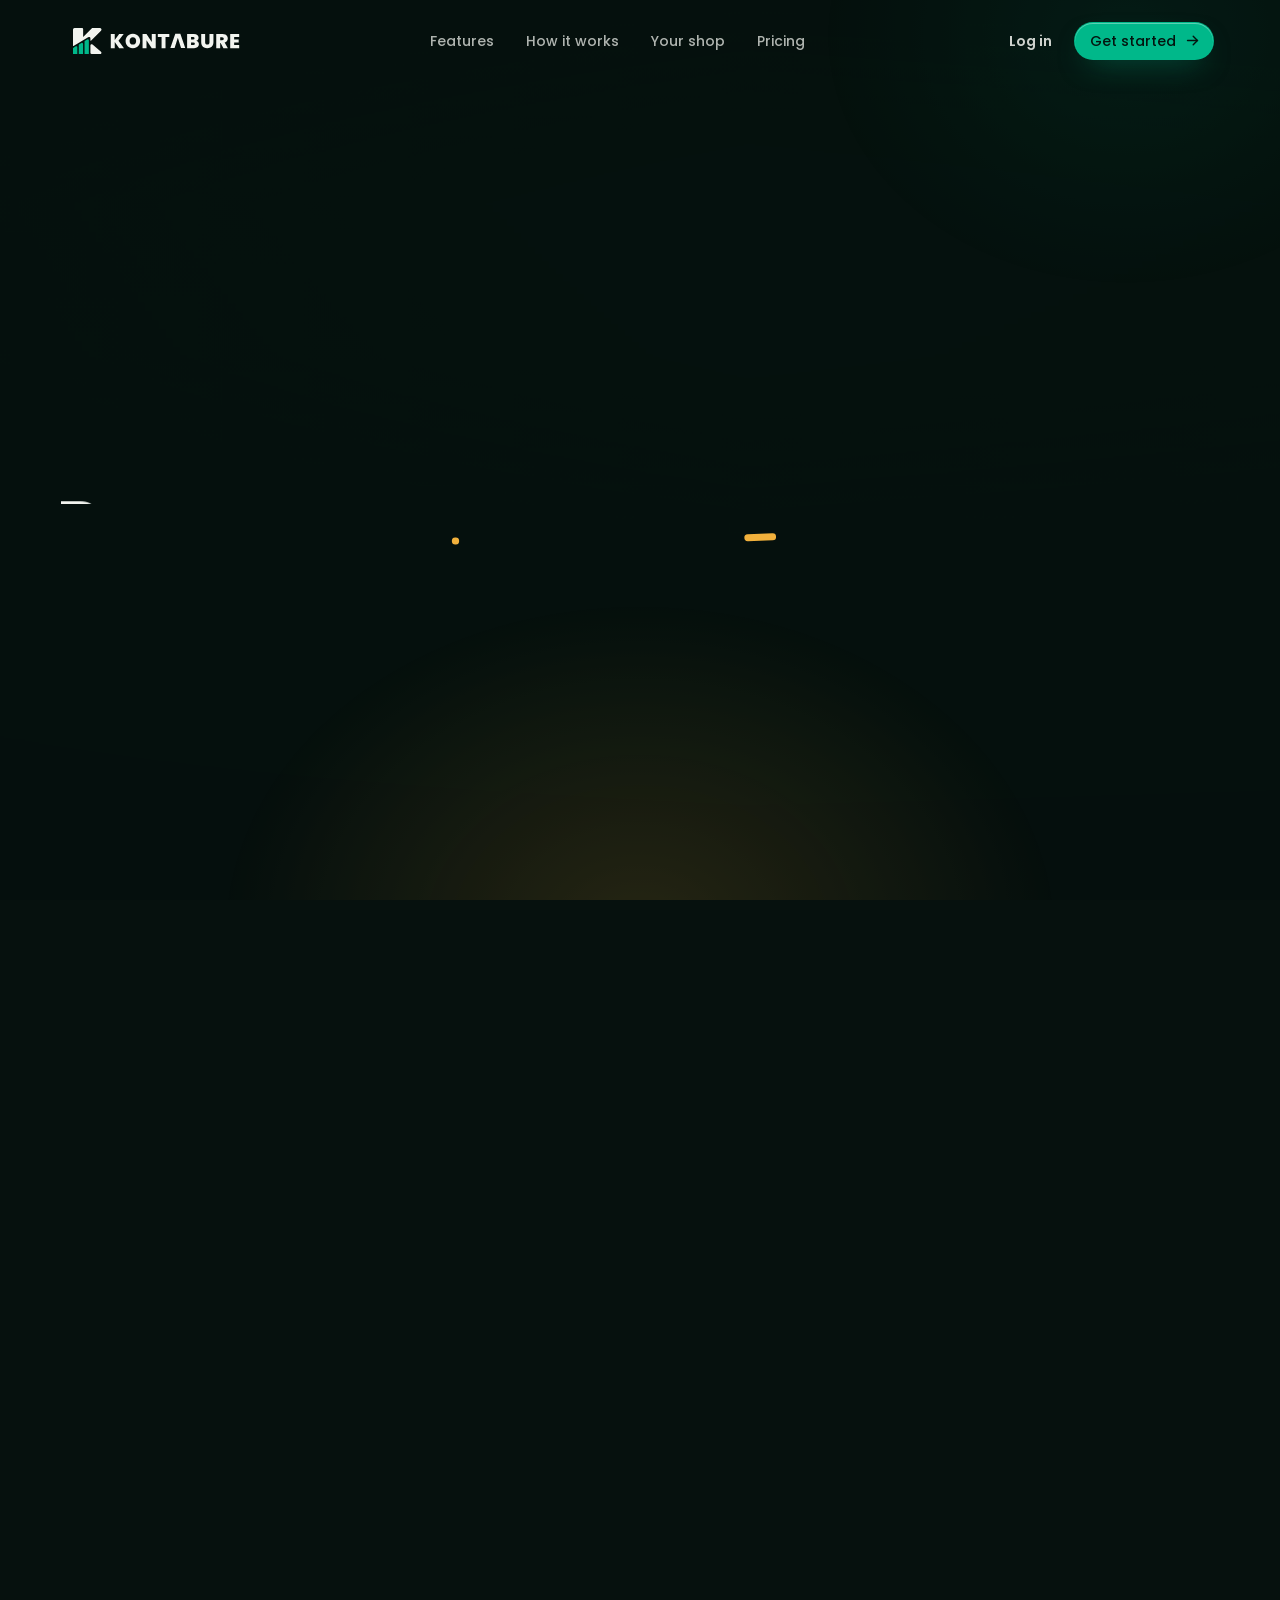
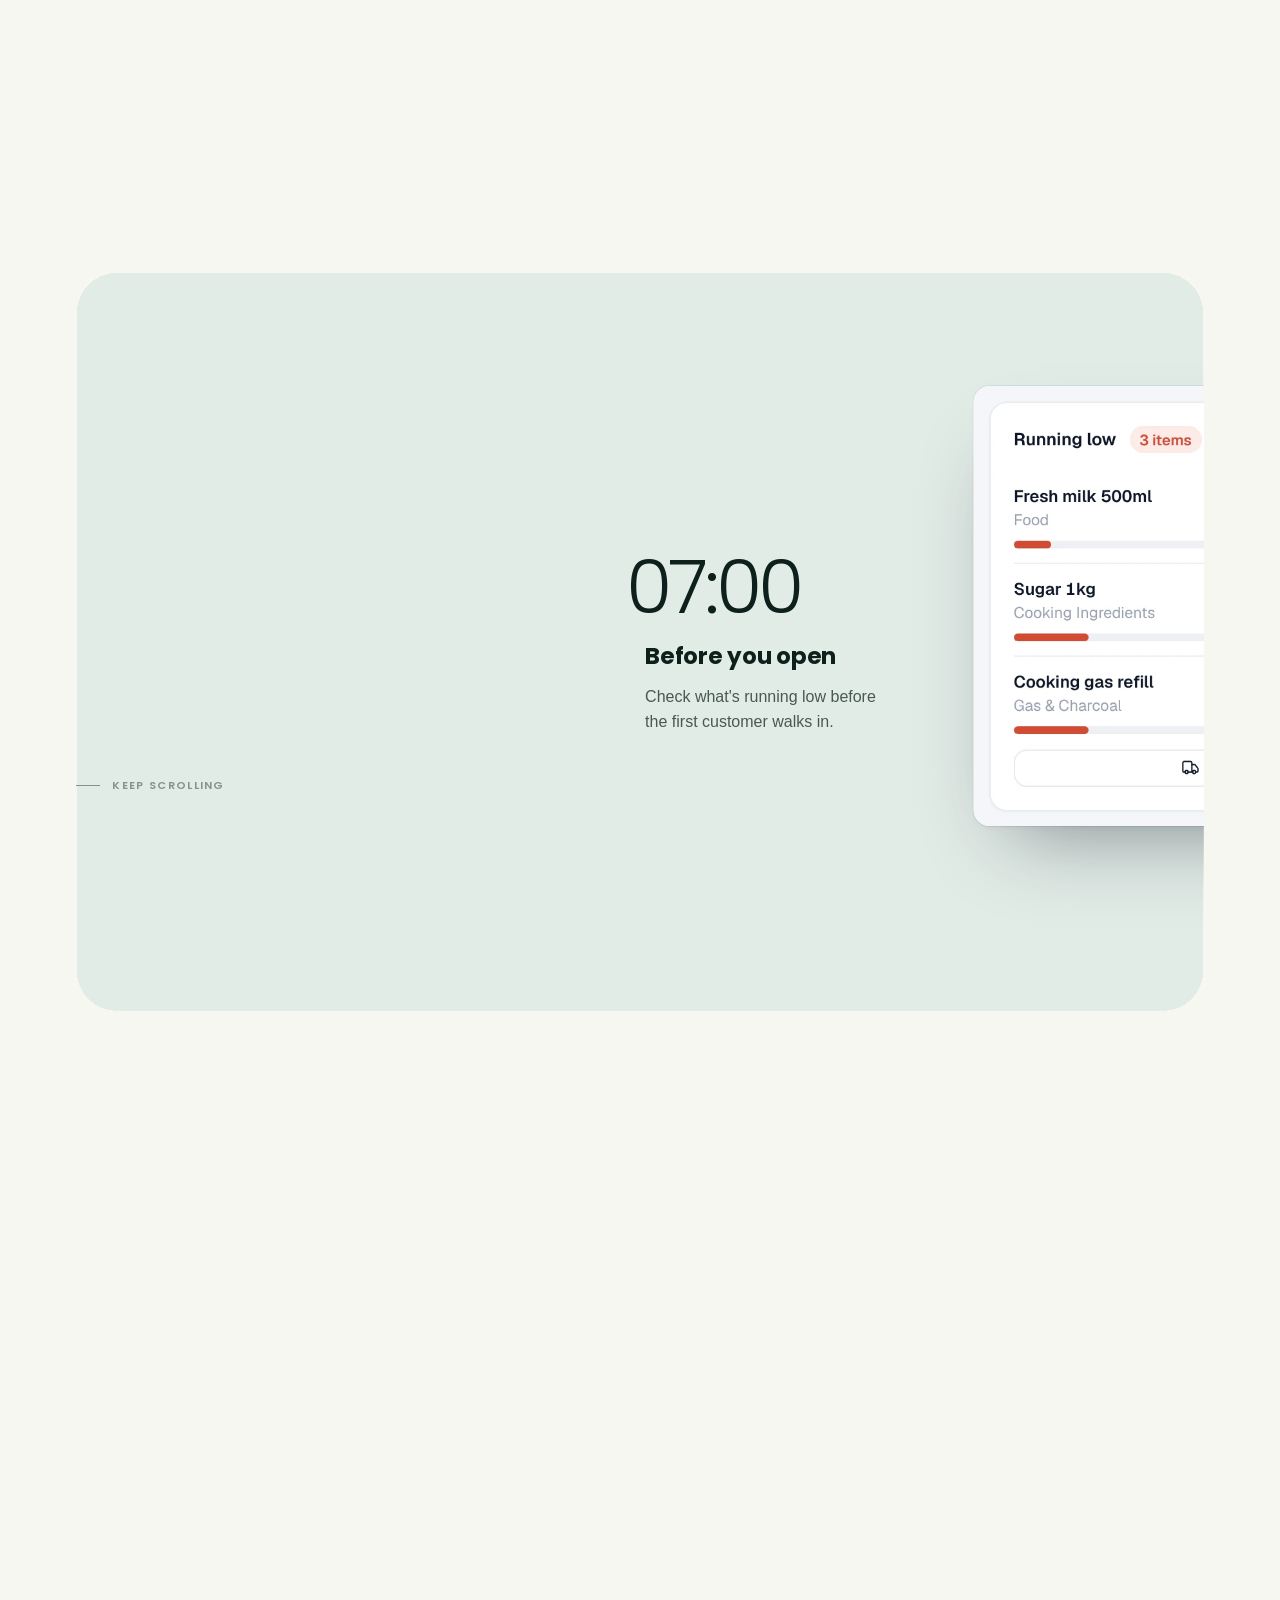
==== commit e4fcb40a: "Add official logo, brand palette and cinematic brand intro Logo: the supplied KONTABURE logo is redr" ====
--- a/index.html
+++ b/index.html
@@ -5,7 +5,7 @@
 <meta name="viewport" content="width=device-width, initial-scale=1, viewport-fit=cover">
 <title>KONTABURE for Boutiques — Sales, Stock &amp; Credit in One Place</title>
 <meta name="description" content="Run your boutique with KONTABURE: sell, restock from suppliers, track customers on credit, and see your best sellers and reports, in English or Kinyarwanda.">
-<meta name="theme-color" content="#070A12">
+<meta name="theme-color" content="#06110E">
 <meta name="apple-mobile-web-app-title" content="KONTABURE">
 <meta name="apple-mobile-web-app-status-bar-style" content="black-translucent">
 <meta property="og:type" content="website">
@@ -16,12 +16,13 @@
 <meta name="twitter:card" content="summary_large_image">
 <link rel="canonical" href="https://kontabure.africa/">
 <link rel="manifest" href="https://kontabure.africa/manifest.webmanifest">
-<link rel="icon" href="https://kontabure.africa/favicon-32.png" sizes="32x32" type="image/png">
-<link rel="icon" href="https://kontabure.africa/favicon-16.png" sizes="16x16" type="image/png">
-<link rel="apple-touch-icon" href="https://kontabure.africa/pwaicon.png">
+<link rel="icon" href="assets/brand/favicon.svg" type="image/svg+xml">
+<link rel="icon" href="assets/brand/favicon-32.png" sizes="32x32" type="image/png">
+<link rel="apple-touch-icon" href="assets/brand/apple-touch-icon.png">
 
 <link rel="preload" as="image" href="assets/img/hero-boutique.webp" imagesrcset="assets/img/hero-boutique-960.webp 960w, assets/img/hero-boutique.webp 1672w" imagesizes="100vw" fetchpriority="high">
 <link rel="stylesheet" href="assets/css/kontabure.css">
+<link rel="stylesheet" href="assets/css/intro.css">
 
 <script>
   /* Pick the layout mode before first paint (no layout flash).
@@ -38,6 +39,26 @@
     });
     if (m && m('(prefers-reduced-motion: reduce)').matches) h.classList.add('reduced');
     else if (m && m('(min-width: 1024px) and (min-height: 620px)').matches) h.classList.add('cinema');
+    // Brand intro: once per browser session, on fresh visits only (not on reload,
+    // back/forward, deep links or reduced motion). Add ?intro to the URL to replay it.
+    try {
+      var force = /[?&]intro(=|&|$)/.test(location.search);
+      var navEntry = performance.getEntriesByType ? performance.getEntriesByType('navigation')[0] : null;
+      var returning = navEntry && (navEntry.type === 'reload' || navEntry.type === 'back_forward');
+      var seen = false;
+      try { seen = sessionStorage.getItem('kontabure:intro') === '1'; } catch (e) {}
+      if (force || (!h.classList.contains('reduced') && !location.hash && !returning && !seen)) {
+        h.classList.add('intro-on');
+        try { sessionStorage.setItem('kontabure:intro', '1'); } catch (e) {}
+        // Safety net: never leave the page behind the intro.
+        setTimeout(function () {
+          if (window.__kIntroDone) return;
+          h.classList.remove('intro-on');
+          var el = d.getElementById('brand-intro');
+          if (el && el.parentNode) el.parentNode.removeChild(el);
+        }, 7400);
+      }
+    } catch (e) {}
     // Safety net: if scripts fail to load, never leave content hidden.
     setTimeout(function () { if (!window.__kontabureReady) { h.classList.add('reveal-all'); h.classList.remove('cinema'); } }, 3000);
   })(document);
@@ -64,9 +85,52 @@
     <symbol id="i-lang" viewBox="0 0 24 24"><path d="m5 8 6 6"/><path d="m4 14 6-6 2-3"/><path d="M2 5h12"/><path d="M7 2h1"/><path d="m22 22-5-10-5 10"/><path d="M14 18h6"/></symbol>
     <symbol id="i-box" viewBox="0 0 24 24"><path d="m7.5 4.27 9 5.15"/><path d="M21 8a2 2 0 0 0-1-1.73l-7-4a2 2 0 0 0-2 0l-7 4A2 2 0 0 0 3 8v8a2 2 0 0 0 1 1.73l7 4a2 2 0 0 0 2 0l7-4A2 2 0 0 0 21 16Z"/><path d="m3.3 7 8.7 5 8.7-5"/><path d="M12 22V12"/></symbol>
     <symbol id="i-chart" viewBox="0 0 24 24"><path d="M3 3v18h18"/><path d="M18 17V9"/><path d="M13 17V5"/><path d="M8 17v-3"/></symbol>
-    <symbol id="logo-mark" viewBox="0 0 32 32"><rect x="1" y="1" width="30" height="30" rx="9" fill="currentColor"/><path d="M11 7v18" stroke="#F2B13C" stroke-width="2"/><path d="M15.5 12.5h9M15.5 17h9M15.5 21.5h5.5" stroke="var(--logo-lines, #070A12)" stroke-width="2" stroke-linecap="round"/></symbol>
+    <!-- Official KONTABURE logo (generated by tools/brand/build-logo.py). K and wordmark take currentColor; bars take --logo-accent. -->
+    <symbol id="logo-mark" viewBox="0 0 118 100"><path fill="currentColor" d="M0 6A6 6 0 0 1 6 0L35 0A4 4 0 0 1 39 4L39 35L73.65 0.35A1.2 1.2 0 0 1 74.5 0L103.51 0A6 6 0 0 1 107.76 10.24L69.05 48.95A1.2 1.2 0 0 1 67 48.1L67 40.19A5.88 5.88 0 0 0 58.09 35.15L1.82 68.91A1.2 1.2 0 0 1 0 67.88ZM67 67.5A5 5 0 0 1 75.24 63.69L107.62 91.19A5 5 0 0 1 104.39 100L72 100A5 5 0 0 1 67 95Z"/><path fill="var(--logo-accent, #00B88A)" d="M1.4 100A1.4 1.4 0 0 1 0 98.6L0 79.26A4 4 0 0 1 1.94 75.83L10.54 70.67A4 4 0 0 1 16.6 74.1L16.6 98.6A1.4 1.4 0 0 1 15.2 100ZM23.6 100A1.4 1.4 0 0 1 22.2 98.6L22.2 65.94A4 4 0 0 1 24.14 62.51L32.74 57.35A4 4 0 0 1 38.8 60.78L38.8 98.6A1.4 1.4 0 0 1 37.4 100ZM45.8 100A1.4 1.4 0 0 1 44.4 98.6L44.4 52.62A4 4 0 0 1 46.34 49.19L54.94 44.03A4 4 0 0 1 61 47.46L61 98.6A1.4 1.4 0 0 1 59.6 100Z"/></symbol>
+    <symbol id="logo-lockup" viewBox="0 0 641 100"><path fill="currentColor" d="M0 6A6 6 0 0 1 6 0L35 0A4 4 0 0 1 39 4L39 35L73.65 0.35A1.2 1.2 0 0 1 74.5 0L103.51 0A6 6 0 0 1 107.76 10.24L69.05 48.95A1.2 1.2 0 0 1 67 48.1L67 40.19A5.88 5.88 0 0 0 58.09 35.15L1.82 68.91A1.2 1.2 0 0 1 0 67.88ZM67 67.5A5 5 0 0 1 75.24 63.69L107.62 91.19A5 5 0 0 1 104.39 100L72 100A5 5 0 0 1 67 95Z"/><path fill="var(--logo-accent, #00B88A)" d="M1.4 100A1.4 1.4 0 0 1 0 98.6L0 79.26A4 4 0 0 1 1.94 75.83L10.54 70.67A4 4 0 0 1 16.6 74.1L16.6 98.6A1.4 1.4 0 0 1 15.2 100ZM23.6 100A1.4 1.4 0 0 1 22.2 98.6L22.2 65.94A4 4 0 0 1 24.14 62.51L32.74 57.35A4 4 0 0 1 38.8 60.78L38.8 98.6A1.4 1.4 0 0 1 37.4 100ZM45.8 100A1.4 1.4 0 0 1 44.4 98.6L44.4 52.62A4 4 0 0 1 46.34 49.19L54.94 44.03A4 4 0 0 1 61 47.46L61 98.6A1.4 1.4 0 0 1 59.6 100Z"/><path fill="currentColor" d="M177.69 77.5 160.55 53.53V77.5H145.34V22.81H160.55V46.39L177.54 22.81H195.07L174.98 49.34L196.08 77.5ZM202.2 49.96Q202.2 41.89 205.96 35.49Q209.73 29.09 216.16 25.53Q222.6 21.96 230.28 21.96Q238.04 21.96 244.44 25.53Q250.84 29.09 254.56 35.49Q258.29 41.89 258.29 49.96Q258.29 58.03 254.56 64.43Q250.84 70.83 244.4 74.44Q237.96 78.04 230.28 78.04Q222.6 78.04 216.16 74.44Q209.73 70.83 205.96 64.43Q202.2 58.03 202.2 49.96ZM242.85 49.96Q242.85 43.44 239.48 39.68Q236.1 35.92 230.28 35.92Q224.39 35.92 221.05 39.68Q217.72 43.44 217.72 49.96Q217.72 56.4 221.05 60.16Q224.39 63.92 230.28 63.92Q236.1 63.92 239.48 60.12Q242.85 56.32 242.85 49.96ZM318.17 77.5H302.97L282.72 46.94V77.5H267.51V22.81H282.72L302.97 53.76V22.81H318.17ZM370.45 22.81V34.91H355.87V77.5H340.66V34.91H326.23V22.81ZM431.73 77.19 412.88 22.5H393.41L374.48 77.19H390.77L403.18 37.7L415.52 77.19ZM484.24 62.61Q484.24 69.59 479.43 73.54Q474.62 77.5 465.93 77.5H438.86V22.81H465.08Q473.46 22.81 478.23 26.53Q483 30.26 483 37.01Q483 41.82 480.48 45.04Q477.96 48.25 473.77 49.42Q478.58 50.5 481.41 54.19Q484.24 57.87 484.24 62.61ZM454.06 44.53H461.74Q467.49 44.53 467.49 39.8Q467.49 34.91 461.74 34.91H454.06ZM468.65 60.43Q468.65 57.95 467.14 56.63Q465.62 55.31 462.83 55.31H454.06V65.24H462.91Q468.65 65.24 468.65 60.43ZM508.21 22.81V54.54Q508.21 58.96 510.26 61.36Q512.32 63.77 516.51 63.77Q520.7 63.77 522.83 61.33Q524.96 58.88 524.96 54.54V22.81H540.17V54.54Q540.17 62.06 536.99 67.38Q533.81 72.69 528.34 75.37Q522.87 78.04 516.2 78.04Q509.53 78.04 504.29 75.37Q499.05 72.69 496.07 67.42Q493.08 62.14 493.08 54.54V22.81ZM578.64 77.5 567.78 57.33H566.15V77.5H550.95V22.81H574.92Q581.51 22.81 586.09 25.1Q590.66 27.39 592.99 31.38Q595.32 35.38 595.32 40.34Q595.32 45.93 592.25 50.16Q589.19 54.38 583.29 56.17L595.63 77.5ZM566.15 46.94H573.67Q576.78 46.94 578.33 45.46Q579.88 43.99 579.88 41.2Q579.88 38.56 578.29 37.05Q576.7 35.53 573.67 35.53H566.15ZM619.83 34.99V43.91H637.28V55.47H619.83V65.32H639.61V77.5H604.62V22.81H639.61V34.99Z"/></symbol>
   </defs>
 </svg>
+
+<!-- ============================================================ BRAND INTRO
+     Plays once per browser session on a fresh visit, then hands off to the page.
+     Styles: assets/css/intro.css · hand-off: assets/js/intro.js · artwork: tools/brand/build-logo.py -->
+<div class="brand-intro" id="brand-intro">
+  <div class="brand-intro__bg" aria-hidden="true"></div>
+  <span class="brand-intro__beam" aria-hidden="true"></span>
+  <span class="brand-intro__pool" aria-hidden="true"></span>
+  <div class="brand-intro__center" aria-hidden="true">
+    <svg class="brand-intro__logo" viewBox="0 0 641 100" focusable="false">
+      <defs>
+        <linearGradient id="intro-sheen-grad" x1="0" x2="1" y1="0" y2="0"><stop offset="0" stop-color="#00B88A" stop-opacity="0"/><stop offset=".5" stop-color="#00B88A" stop-opacity=".9"/><stop offset="1" stop-color="#00B88A" stop-opacity="0"/></linearGradient>
+        <linearGradient id="intro-swoosh-grad" gradientUnits="userSpaceOnUse" x1="150" y1="0" x2="641" y2="0"><stop offset="0" stop-color="#00B88A" stop-opacity="0"/><stop offset=".45" stop-color="#2FD3A7"/><stop offset="1" stop-color="#00B88A" stop-opacity="0"/></linearGradient>
+        <clipPath id="intro-clip"><use href="#ik-u"/><use href="#ik-l"/><use href="#iw-0"/><use href="#iw-1"/><use href="#iw-2"/><use href="#iw-3"/><use href="#iw-4"/><use href="#iw-5"/><use href="#iw-6"/><use href="#iw-7"/><use href="#iw-8"/></clipPath>
+      </defs>
+      <g class="brand-intro__mark">
+        <g class="brand-intro__drop">
+          <path id="ik-u" class="brand-intro__k" d="M0 6A6 6 0 0 1 6 0L35 0A4 4 0 0 1 39 4L39 35L73.65 0.35A1.2 1.2 0 0 1 74.5 0L103.51 0A6 6 0 0 1 107.76 10.24L69.05 48.95A1.2 1.2 0 0 1 67 48.1L67 40.19A5.88 5.88 0 0 0 58.09 35.15L1.82 68.91A1.2 1.2 0 0 1 0 67.88Z"/>
+          <path id="ik-l" class="brand-intro__k" d="M67 67.5A5 5 0 0 1 75.24 63.69L107.62 91.19A5 5 0 0 1 104.39 100L72 100A5 5 0 0 1 67 95Z"/>
+          <path class="brand-intro__bar" style="--i:0" d="M1.4 100A1.4 1.4 0 0 1 0 98.6L0 79.26A4 4 0 0 1 1.94 75.83L10.54 70.67A4 4 0 0 1 16.6 74.1L16.6 98.6A1.4 1.4 0 0 1 15.2 100Z"/>
+          <path class="brand-intro__bar" style="--i:1" d="M23.6 100A1.4 1.4 0 0 1 22.2 98.6L22.2 65.94A4 4 0 0 1 24.14 62.51L32.74 57.35A4 4 0 0 1 38.8 60.78L38.8 98.6A1.4 1.4 0 0 1 37.4 100Z"/>
+          <path class="brand-intro__bar" style="--i:2" d="M45.8 100A1.4 1.4 0 0 1 44.4 98.6L44.4 52.62A4 4 0 0 1 46.34 49.19L54.94 44.03A4 4 0 0 1 61 47.46L61 98.6A1.4 1.4 0 0 1 59.6 100Z"/>
+        </g>
+      </g>
+      <g class="brand-intro__word">
+        <path id="iw-0" class="brand-intro__ch" style="--i:0" pathLength="1" d="M177.69 77.5 160.55 53.53V77.5H145.34V22.81H160.55V46.39L177.54 22.81H195.07L174.98 49.34L196.08 77.5Z"/>
+        <path id="iw-1" class="brand-intro__ch" style="--i:1" pathLength="1" d="M202.2 49.96Q202.2 41.89 205.96 35.49Q209.73 29.09 216.16 25.53Q222.6 21.96 230.28 21.96Q238.04 21.96 244.44 25.53Q250.84 29.09 254.56 35.49Q258.29 41.89 258.29 49.96Q258.29 58.03 254.56 64.43Q250.84 70.83 244.4 74.44Q237.96 78.04 230.28 78.04Q222.6 78.04 216.16 74.44Q209.73 70.83 205.96 64.43Q202.2 58.03 202.2 49.96ZM242.85 49.96Q242.85 43.44 239.48 39.68Q236.1 35.92 230.28 35.92Q224.39 35.92 221.05 39.68Q217.72 43.44 217.72 49.96Q217.72 56.4 221.05 60.16Q224.39 63.92 230.28 63.92Q236.1 63.92 239.48 60.12Q242.85 56.32 242.85 49.96Z"/>
+        <path id="iw-2" class="brand-intro__ch" style="--i:2" pathLength="1" d="M318.17 77.5H302.97L282.72 46.94V77.5H267.51V22.81H282.72L302.97 53.76V22.81H318.17Z"/>
+        <path id="iw-3" class="brand-intro__ch" style="--i:3" pathLength="1" d="M370.45 22.81V34.91H355.87V77.5H340.66V34.91H326.23V22.81Z"/>
+        <path id="iw-4" class="brand-intro__ch" style="--i:4" pathLength="1" d="M431.73 77.19 412.88 22.5H393.41L374.48 77.19H390.77L403.18 37.7L415.52 77.19Z"/>
+        <path id="iw-5" class="brand-intro__ch" style="--i:5" pathLength="1" d="M484.24 62.61Q484.24 69.59 479.43 73.54Q474.62 77.5 465.93 77.5H438.86V22.81H465.08Q473.46 22.81 478.23 26.53Q483 30.26 483 37.01Q483 41.82 480.48 45.04Q477.96 48.25 473.77 49.42Q478.58 50.5 481.41 54.19Q484.24 57.87 484.24 62.61ZM454.06 44.53H461.74Q467.49 44.53 467.49 39.8Q467.49 34.91 461.74 34.91H454.06ZM468.65 60.43Q468.65 57.95 467.14 56.63Q465.62 55.31 462.83 55.31H454.06V65.24H462.91Q468.65 65.24 468.65 60.43Z"/>
+        <path id="iw-6" class="brand-intro__ch" style="--i:6" pathLength="1" d="M508.21 22.81V54.54Q508.21 58.96 510.26 61.36Q512.32 63.77 516.51 63.77Q520.7 63.77 522.83 61.33Q524.96 58.88 524.96 54.54V22.81H540.17V54.54Q540.17 62.06 536.99 67.38Q533.81 72.69 528.34 75.37Q522.87 78.04 516.2 78.04Q509.53 78.04 504.29 75.37Q499.05 72.69 496.07 67.42Q493.08 62.14 493.08 54.54V22.81Z"/>
+        <path id="iw-7" class="brand-intro__ch" style="--i:7" pathLength="1" d="M578.64 77.5 567.78 57.33H566.15V77.5H550.95V22.81H574.92Q581.51 22.81 586.09 25.1Q590.66 27.39 592.99 31.38Q595.32 35.38 595.32 40.34Q595.32 45.93 592.25 50.16Q589.19 54.38 583.29 56.17L595.63 77.5ZM566.15 46.94H573.67Q576.78 46.94 578.33 45.46Q579.88 43.99 579.88 41.2Q579.88 38.56 578.29 37.05Q576.7 35.53 573.67 35.53H566.15Z"/>
+        <path id="iw-8" class="brand-intro__ch" style="--i:8" pathLength="1" d="M619.83 34.99V43.91H637.28V55.47H619.83V65.32H639.61V77.5H604.62V22.81H639.61V34.99Z"/>
+      </g>
+      <g clip-path="url(#intro-clip)"><rect class="brand-intro__sheen" x="-180" y="-10" width="160" height="120" fill="url(#intro-sheen-grad)"/></g>
+      <path class="brand-intro__swoosh" pathLength="1" d="M168 121 Q 404 137 632 113"/>
+    </svg>
+  </div>
+  <button class="brand-intro__skip" type="button">Skip intro<svg aria-hidden="true"><use href="#i-arrow"/></svg></button>
+</div>
 
 <a class="skip-link" href="#main-content">Skip to content</a>
 <div class="progress" aria-hidden="true"><span class="progress__bar"></span></div>
@@ -75,8 +139,7 @@
 <header class="nav" data-nav-root>
   <div class="nav__inner">
     <a class="brand" href="#top" aria-label="KONTABURE, back to top">
-      <svg class="brand__mark" aria-hidden="true"><use href="#logo-mark"/></svg>
-      <span class="brand__word">KONTABURE</span>
+      <svg class="brand__logo" viewBox="0 0 641 100" aria-hidden="true"><use href="#logo-lockup"/></svg>
     </a>
     <nav class="nav__links" aria-label="Primary">
       <a href="#features" data-nav-link="features">Features</a>
@@ -592,7 +655,7 @@
 <!-- ============================================================ FINAL CTA + FOOTER -->
 <section class="finale sheet" data-nav="dark" aria-labelledby="finale-title">
   <div class="container finale__inner">
-    <p class="eyebrow eyebrow--amber" data-rv>Get started</p>
+    <p class="eyebrow eyebrow--accent" data-rv>Get started</p>
     <h2 class="finale__title" id="finale-title" data-split>Put your boutique on KONTABURE <em>today.</em></h2>
     <p class="lead" data-rv>Set up your shop in minutes, or book a demo and we'll walk you through it.</p>
     <div class="finale__cta" data-rv>
@@ -604,7 +667,7 @@
   <footer class="footer">
     <div class="container footer__grid">
       <div class="footer__brand">
-        <a class="brand" href="#top" aria-label="KONTABURE, back to top"><svg class="brand__mark" aria-hidden="true"><use href="#logo-mark"/></svg><span class="brand__word">KONTABURE</span></a>
+        <a class="brand" href="#top" aria-label="KONTABURE, back to top"><svg class="brand__logo" viewBox="0 0 641 100" aria-hidden="true"><use href="#logo-lockup"/></svg></a>
         <p>Run your boutique with KONTABURE: sell, restock from suppliers, track customers on credit, and see your best sellers and reports, in English or Kinyarwanda.</p>
       </div>
       <nav class="footer__col" aria-label="Product">
@@ -662,6 +725,7 @@
   </form>
 </dialog>
 
+<script src="assets/js/intro.js" defer></script>
 <script src="assets/vendor/gsap.min.js" defer></script>
 <script src="assets/vendor/ScrollTrigger.min.js" defer></script>
 <script src="assets/js/kontabure.js" defer></script>
--- a/assets/css/kontabure.css
+++ b/assets/css/kontabure.css
@@ -15,25 +15,30 @@
 
 /* ---------------------------------------------------------------- Tokens */
 :root {
-  --ink: #070A12;
-  --ink-2: #0D1220;
-  --ink-3: #161D2F;
-  --paper: #F3F0E8;
-  --paper-2: #EAE5D9;
+  /* Brand: deep forest #123C34, emerald #00B88A, warm ivory #F7F7F2 */
+  --forest: #123C34;
+  --emerald: #00B88A;
+  --emerald-soft: #6BE3C2;   /* emerald for text on dark */
+  --emerald-ink: #087A5E;    /* emerald for text and rules on ivory */
+  --emerald-deep: #04140F;   /* text on emerald */
+
+  --ink: #06110E;            /* forest-black: dark sections */
+  --ink-2: #0A1A16;
+  --ink-3: #11261F;
+  --paper: #F7F7F2;          /* warm ivory: light sections */
+  --paper-2: #ECECE3;
   --white: #FFFFFF;
 
-  --on-ink: #EEF1F7;
-  --on-ink-2: #A6AFC2;
-  --on-ink-3: #6F788C;
-  --on-paper: #0B1020;
-  --on-paper-2: #4C5366;
-  --on-paper-3: #868B98;
+  --on-ink: #F2F4EF;
+  --on-ink-2: #A9B8B1;
+  --on-ink-3: #71837B;
+  --on-paper: #0D201B;
+  --on-paper-2: #4B5B55;
+  --on-paper-3: #86928D;
   --line-ink: rgba(255, 255, 255, .1);
-  --line-paper: rgba(11, 16, 32, .12);
-
-  --blue: #3F6BFF;
-  --blue-soft: #A9BEFF;
-  --blue-ink: #2448D0;
+  --line-paper: rgba(13, 32, 27, .12);
+
+  /* Amber is kept as a small warm accent only (pen stroke, margin rule, clock) */
   --amber: #F2B13C;
   --amber-soft: #FFD58A;
   --amber-ink: #8F5A05;
@@ -72,8 +77,9 @@
 button, input, textarea { font: inherit; color: inherit; }
 h1, h2, h3, p, ol, ul, figure { margin: 0; }
 ol, ul { padding: 0; }
-::selection { background: var(--amber); color: var(--ink); }
-:focus-visible { outline: 2px solid var(--blue); outline-offset: 3px; border-radius: 6px; }
+::selection { background: var(--emerald); color: var(--emerald-deep); }
+:focus-visible { outline: 2px solid var(--emerald); outline-offset: 3px; border-radius: 6px; }
+[data-nav="light"] :focus-visible, .dialog :focus-visible { outline-color: var(--emerald-ink); }
 [hidden] { display: none !important; }
 section[id], [id^="step-"] { scroll-margin-top: 0; }
 
@@ -82,22 +88,22 @@
 .br-wide { display: none; }
 @media (min-width: 720px) { .br-wide { display: inline; } }
 
-.skip-link { position: fixed; left: 16px; top: 12px; z-index: 100; padding: 10px 16px; border-radius: 10px; background: var(--amber); color: var(--ink); font-weight: 600; text-decoration: none; transform: translateY(-160%); transition: transform .3s var(--ease-out); }
+.skip-link { position: fixed; left: 16px; top: 12px; z-index: 100; padding: 10px 16px; border-radius: 10px; background: var(--emerald); color: var(--emerald-deep); font-weight: 600; text-decoration: none; transform: translateY(-160%); transition: transform .3s var(--ease-out); }
 .skip-link:focus { transform: none; }
 
 /* ---------------------------------------------------------------- Type */
-.eyebrow { font: 600 11.5px/1.2 var(--f-main); letter-spacing: .16em; text-transform: uppercase; color: var(--amber-soft); }
-[data-nav="light"] .eyebrow, .on-paper .eyebrow { color: var(--amber-ink); }
-.eyebrow--amber { color: var(--amber) !important; }
+.eyebrow { font: 600 11.5px/1.2 var(--f-main); letter-spacing: .16em; text-transform: uppercase; color: var(--emerald-soft); }
+[data-nav="light"] .eyebrow, .on-paper .eyebrow { color: var(--emerald-ink); }
+.eyebrow--accent { color: var(--emerald) !important; }
 .eyebrow--chip { display: inline-flex; align-items: center; gap: 10px; padding: 8px 14px 8px 12px; border: 1px solid var(--line-ink); border-radius: 999px; background: rgba(255, 255, 255, .03); color: var(--on-ink-2); letter-spacing: .12em; }
-.eyebrow__dot { width: 7px; height: 7px; border-radius: 50%; background: var(--amber); box-shadow: 0 0 0 0 rgba(242, 177, 60, .6); animation: pulse 2.4s var(--ease-out) infinite; }
-@keyframes pulse { 0% { box-shadow: 0 0 0 0 rgba(242, 177, 60, .55); } 70%, 100% { box-shadow: 0 0 0 9px rgba(242, 177, 60, 0); } }
+.eyebrow__dot { width: 7px; height: 7px; border-radius: 50%; background: var(--emerald); box-shadow: 0 0 0 0 rgba(0, 184, 138, .6); animation: pulse 2.4s var(--ease-out) infinite; }
+@keyframes pulse { 0% { box-shadow: 0 0 0 0 rgba(0, 184, 138, .55); } 70%, 100% { box-shadow: 0 0 0 9px rgba(0, 184, 138, 0); } }
 
 .h2 { font: 600 clamp(1.95rem, 3.3vw, 3.25rem)/1.1 var(--f-main); letter-spacing: -.03em; margin-top: 18px; text-wrap: balance; }
 .h2--xl { font-size: clamp(2.1rem, 4.1vw, 4.1rem); line-height: 1.06; }
 .h2 em, .hero__title em, .finale__title em, .manifesto__big em, .stage__headline em { font-style: normal; font-weight: 300; }
-[data-nav="dark"] .h2 em, .finale__title em { color: var(--blue-soft); }
-[data-nav="light"] .h2 em { color: var(--blue-ink); }
+[data-nav="dark"] .h2 em, .finale__title em { color: var(--emerald-soft); }
+[data-nav="light"] .h2 em { color: var(--emerald-ink); }
 .lead { font-size: clamp(1.05rem, 1.35vw, 1.22rem); line-height: 1.55; margin-top: 22px; max-width: 46ch; }
 [data-nav="dark"] .lead { color: var(--on-ink-2); }
 [data-nav="light"] .lead { color: var(--on-paper-2); }
@@ -129,8 +135,8 @@
 .btn > .btn__icon:last-child { margin-right: -3px; }
 .btn:hover > .btn__icon:last-child { transform: translateX(4px); }
 .btn > .btn__icon:first-child:not(:last-child) { margin-left: -2px; }
-.btn--primary { --bg: var(--amber); --fg: #1B1304; --bd: transparent; box-shadow: inset 0 1px 0 rgba(255, 255, 255, .45), 0 12px 30px -14px rgba(242, 177, 60, .7); }
-.btn--primary:hover { --bg: var(--amber-soft); box-shadow: inset 0 1px 0 rgba(255, 255, 255, .5), 0 16px 36px -14px rgba(242, 177, 60, .85); }
+.btn--primary { --bg: var(--emerald); --fg: var(--emerald-deep); --bd: transparent; box-shadow: inset 0 1px 0 rgba(255, 255, 255, .35), 0 12px 30px -14px rgba(0, 184, 138, .65); }
+.btn--primary:hover { --bg: #2CCFA4; box-shadow: inset 0 1px 0 rgba(255, 255, 255, .45), 0 16px 36px -14px rgba(0, 184, 138, .8); }
 .btn--ghost { --bg: color-mix(in srgb, currentColor 4%, transparent); }
 .btn--ghost:hover { --bg: color-mix(in srgb, currentColor 9%, transparent); --bd: color-mix(in srgb, currentColor 40%, transparent); }
 .btn--ghost::before { background: linear-gradient(105deg, transparent 32%, color-mix(in srgb, currentColor 12%, transparent) 50%, transparent 68%); }
@@ -145,20 +151,22 @@
 
 /* ---------------------------------------------------------------- Progress */
 .progress { position: fixed; inset: 0 0 auto; height: 2px; z-index: 70; pointer-events: none; }
-.progress__bar { display: block; height: 100%; background: var(--amber); transform-origin: 0 50%; transform: scaleX(0); }
+.progress__bar { display: block; height: 100%; background: var(--emerald); transform-origin: 0 50%; transform: scaleX(0); }
 
 /* ---------------------------------------------------------------- Navigation */
-.nav { position: fixed; inset: 0 0 auto; z-index: 60; padding: 12px var(--gutter) 0; pointer-events: none; color: var(--on-ink); transition: color .45s var(--ease-out); --logo-lines: var(--ink); }
-.nav[data-theme="light"] { color: var(--on-paper); --logo-lines: var(--paper); }
+.nav { position: fixed; inset: 0 0 auto; z-index: 60; padding: 12px var(--gutter) 0; pointer-events: none; color: var(--on-ink); transition: color .45s var(--ease-out); }
+.nav[data-theme="light"] { color: var(--on-paper); }
+.nav[data-theme="light"] .brand { color: var(--forest); }
 .nav__inner { pointer-events: auto; max-width: calc(var(--wide) + 20px); margin: 0 auto; height: 58px; display: flex; align-items: center; gap: 20px; padding: 0 9px 0 16px; border-radius: 999px; border: 1px solid transparent; transition: background-color .45s, border-color .45s, box-shadow .45s, transform .6s var(--ease-out); }
-.nav.is-scrolled .nav__inner { background: rgba(9, 13, 24, .62); border-color: rgba(255, 255, 255, .08); backdrop-filter: blur(18px) saturate(150%); -webkit-backdrop-filter: blur(18px) saturate(150%); box-shadow: 0 12px 40px -20px rgba(0, 0, 0, .6); }
-.nav[data-theme="light"].is-scrolled .nav__inner { background: rgba(246, 243, 236, .74); border-color: rgba(11, 16, 32, .08); box-shadow: 0 12px 40px -24px rgba(11, 16, 32, .35); }
+.nav.is-scrolled .nav__inner { background: rgba(8, 22, 18, .62); border-color: rgba(255, 255, 255, .08); backdrop-filter: blur(18px) saturate(150%); -webkit-backdrop-filter: blur(18px) saturate(150%); box-shadow: 0 12px 40px -20px rgba(0, 0, 0, .6); }
+.nav[data-theme="light"].is-scrolled .nav__inner { background: rgba(247, 247, 242, .8); border-color: rgba(11, 16, 32, .08); box-shadow: 0 12px 40px -24px rgba(11, 16, 32, .35); }
 .nav.is-hidden .nav__inner { transform: translateY(-120%); }
 
 .brand { display: inline-flex; align-items: center; gap: 11px; text-decoration: none; flex: none; }
-.brand__mark { width: 30px; height: 30px; color: currentColor; transition: transform .6s var(--ease-out); }
-.brand:hover .brand__mark { transform: rotate(-8deg) scale(1.04); }
-.brand__word { font: 600 15px/1 var(--f-main); letter-spacing: .16em; }
+.brand__logo { display: block; height: 26px; width: auto; aspect-ratio: 641 / 100; --logo-accent: var(--emerald); transition: opacity .3s; }
+.brand:hover .brand__logo { opacity: .85; }
+.footer .brand__logo { height: 32px; }
+@media (max-width: 640px) { .nav .brand__logo { height: 22px; } }
 
 .nav__links { position: relative; display: flex; align-items: center; gap: 2px; margin: 0 auto; }
 .nav__links a { position: relative; z-index: 1; padding: 9px 15px; border-radius: 999px; font-size: 14px; font-weight: 500; text-decoration: none; opacity: .72; transition: opacity .3s; }
@@ -187,7 +195,7 @@
 .menu.is-open { clip-path: circle(150% at calc(100% - 44px) 40px); }
 .menu__links { display: grid; }
 .menu__links a { display: flex; align-items: baseline; gap: 18px; padding: 14px 0; border-bottom: 1px solid var(--line-ink); font: 500 clamp(1.9rem, 8vw, 2.6rem)/1.1 var(--f-main); letter-spacing: -.02em; text-decoration: none; opacity: 0; transform: translateY(20px); transition: opacity .5s var(--ease-out), transform .6s var(--ease-out); }
-.menu__links a span { font: 600 11.5px var(--f-main); color: var(--amber); letter-spacing: .1em; }
+.menu__links a span { font: 600 11.5px var(--f-main); color: var(--emerald); letter-spacing: .1em; }
 .menu.is-open .menu__links a { opacity: 1; transform: none; }
 .menu.is-open .menu__links a:nth-child(2) { transition-delay: .06s; }
 .menu.is-open .menu__links a:nth-child(3) { transition-delay: .12s; }
@@ -195,7 +203,7 @@
 .menu__actions { display: grid; gap: 10px; }
 .menu__actions .btn { height: 52px; }
 .menu-open, .menu-open body { overflow: hidden; }
-.menu-open .nav { color: var(--on-ink); --logo-lines: var(--ink); }
+.menu-open .nav, .menu-open .nav .brand { color: var(--on-ink); }
 .menu-open .nav .nav__inner { background: transparent; border-color: transparent; box-shadow: none; backdrop-filter: none; -webkit-backdrop-filter: none; }
 
 /* ---------------------------------------------------------------- Shared: product frames & crops */
@@ -237,9 +245,9 @@
 .hero > .hero__photo { position: absolute; z-index: 0; left: 0; right: 0; top: 0; height: min(100svh, 940px); overflow: hidden; pointer-events: none; }
 .hero__photo img { position: absolute; left: 0; top: 0; width: 100%; height: 112%; object-fit: cover; object-position: 26% 34%; }
 .photo-shade { position: absolute; inset: 0; background:
-  linear-gradient(180deg, rgba(7, 10, 18, .72) 0%, rgba(7, 10, 18, .16) 24%, rgba(7, 10, 18, .26) 40%, rgba(7, 10, 18, .82) 68%, rgba(7, 10, 18, .97) 90%, #070A12 100%),
-  linear-gradient(90deg, rgba(7, 10, 18, .6) 0%, rgba(7, 10, 18, .16) 58%, rgba(7, 10, 18, .32) 100%); }
-.photo-shade::before { content: ""; position: absolute; inset: 0; background: #1B2A55; mix-blend-mode: multiply; opacity: .3; }
+  linear-gradient(180deg, rgba(6, 17, 14, .72) 0%, rgba(6, 17, 14, .16) 24%, rgba(6, 17, 14, .26) 40%, rgba(6, 17, 14, .82) 68%, rgba(6, 17, 14, .97) 90%, #06110E 100%),
+  linear-gradient(90deg, rgba(6, 17, 14, .6) 0%, rgba(6, 17, 14, .16) 58%, rgba(6, 17, 14, .32) 100%); }
+.photo-shade::before { content: ""; position: absolute; inset: 0; background: #123C34; mix-blend-mode: multiply; opacity: .3; }
 .hero__lead { color: #C9D0DD; }
 .hero__note { color: #98A1B4; }
 .hero__title { margin-top: 24px; font: 600 clamp(2.5rem, 5.6vw, 5.9rem)/1.04 var(--f-main); letter-spacing: -.035em; text-wrap: balance; }
@@ -252,7 +260,7 @@
 .hero__note { flex-basis: 100%; font-size: 13.5px; margin-top: -8px; }
 .hero__ticks { max-width: var(--wide); margin: 28px auto 0; list-style: none; display: flex; flex-wrap: wrap; gap: 10px 28px; font-size: 14px; color: var(--on-ink-2); }
 .hero__ticks li { display: flex; align-items: center; gap: 9px; }
-.hero__ticks svg { width: 16px; height: 16px; fill: none; stroke: var(--amber); stroke-width: 2.4; stroke-linecap: round; stroke-linejoin: round; }
+.hero__ticks svg { width: 16px; height: 16px; fill: none; stroke: var(--emerald); stroke-width: 2.4; stroke-linecap: round; stroke-linejoin: round; }
 .hero__frame { max-width: 1100px; margin: clamp(48px, 8vw, 80px) auto 0; transform-origin: 50% 0; }
 .hero__frame .chip { left: -10px; bottom: -22px; }
 
@@ -266,12 +274,12 @@
 
 .chapter { max-width: 1100px; margin: 0 auto; padding: clamp(64px, 9vw, 110px) 0 0; display: grid; gap: 32px; align-items: center; }
 .chapter__num { display: flex; align-items: center; gap: 12px; font: 600 11.5px/1 var(--f-main); letter-spacing: .14em; text-transform: uppercase; color: var(--on-paper-3); }
-.chapter__num span { color: var(--amber-ink); padding: 6px 9px; border: 1px solid color-mix(in srgb, var(--amber-ink) 30%, transparent); border-radius: 999px; letter-spacing: .06em; }
+.chapter__num span { color: var(--emerald-ink); padding: 6px 9px; border: 1px solid color-mix(in srgb, var(--emerald-ink) 30%, transparent); border-radius: 999px; letter-spacing: .06em; }
 .chapter__title { margin-top: 18px; font: 600 clamp(1.7rem, 2.5vw, 2.5rem)/1.12 var(--f-main); letter-spacing: -.028em; }
 .chapter__lead { margin-top: 16px; font-size: clamp(1.02rem, 1.25vw, 1.15rem); line-height: 1.55; color: var(--on-paper-2); max-width: 42ch; }
 .ticks { list-style: none; margin-top: 22px; display: grid; gap: 10px; }
 .ticks li { position: relative; padding-left: 26px; font-size: 15px; line-height: 1.45; color: var(--on-paper); }
-.ticks li::before { content: ""; position: absolute; left: 0; top: .35em; width: 14px; height: 9px; border-left: 2px solid var(--blue); border-bottom: 2px solid var(--blue); transform: rotate(-45deg) scale(.8); transform-origin: 30% 60%; }
+.ticks li::before { content: ""; position: absolute; left: 0; top: .35em; width: 14px; height: 9px; border-left: 2px solid var(--emerald-ink); border-bottom: 2px solid var(--emerald-ink); transform: rotate(-45deg) scale(.8); transform-origin: 30% 60%; }
 .story__outro { height: clamp(80px, 12vw, 140px); }
 @media (min-width: 760px) {
   .chapter { grid-template-columns: minmax(0, 1fr) minmax(0, 1.25fr); gap: 56px; }
@@ -288,7 +296,7 @@
 .stage__photo-inner { position: absolute; inset: 0; }
 .stage__photo img { position: absolute; left: 0; top: -4%; width: 100%; height: 108%; object-fit: cover; object-position: 32% 40%; transform-origin: 38% 40%; }
 .stage__dim { position: absolute; inset: 0; background: var(--ink); opacity: 0; }
-.stage__glow { opacity: .55; position: absolute; inset: 0; background: radial-gradient(46% 52% at 50% 104%, rgba(242, 177, 60, .26), transparent 72%), radial-gradient(34% 40% at 88% 4%, rgba(63, 107, 255, .16), transparent 72%); }
+.stage__glow { opacity: .55; position: absolute; inset: 0; background: radial-gradient(46% 52% at 50% 104%, rgba(242, 177, 60, .26), transparent 72%), radial-gradient(34% 40% at 88% 4%, rgba(0, 184, 138, .12), transparent 72%); }
 .stage__rules { position: absolute; inset: 0; }
 .stage__rules::before, .stage__rules::after { content: ""; position: absolute; inset: 0; background-image: repeating-linear-gradient(to bottom, transparent 0 47px, var(--rule) 47px 48px); -webkit-mask-image: radial-gradient(ellipse 85% 75% at 50% 40%, #000 25%, transparent 85%); mask-image: radial-gradient(ellipse 85% 75% at 50% 40%, #000 25%, transparent 85%); }
 .stage__rules::before { display: none; }
@@ -296,9 +304,9 @@
 .stage::before { content: ""; position: absolute; top: 0; bottom: 0; left: calc(var(--content-left) - 26px); width: 1px; background: linear-gradient(to bottom, transparent, rgba(242, 177, 60, .45) 20%, rgba(242, 177, 60, .45) 80%, transparent); opacity: calc(var(--wash) * .55); }
 
 .stage__title { position: absolute; left: 0; right: 0; top: calc(var(--nav-h) + 2.2vh); text-align: center; color: var(--on-paper); opacity: 0; visibility: hidden; }
-.stage__title .eyebrow { color: var(--amber-ink); }
+.stage__title .eyebrow { color: var(--emerald-ink); }
 .stage__headline { margin-top: 12px; font: 600 clamp(1.8rem, 2.7vw, 2.8rem)/1.1 var(--f-main); letter-spacing: -.03em; }
-.stage__headline em { color: var(--blue-ink); }
+.stage__headline em { color: var(--emerald-ink); }
 
 .device { position: absolute; left: 50%; top: 50%; width: var(--dev-w, 1100px); margin: 0; border-radius: 16px; background: #fff; transform-style: preserve-3d; box-shadow: 0 0 0 1px rgba(255, 255, 255, .1), 0 60px 140px -40px rgba(0, 0, 0, .65), 0 30px 60px -30px rgba(0, 0, 0, .45); }
 .device__bar { position: relative; height: 34px; display: flex; align-items: center; gap: 12px; padding: 0 14px; background: #EDF0F5; border-bottom: 1px solid #DFE3EA; border-radius: 16px 16px 0 0; }
@@ -312,10 +320,10 @@
 
 .pins { position: absolute; inset: 0; list-style: none; }
 .pin { position: absolute; left: calc(var(--px) / 1440 * 100%); top: calc(var(--py) / 900 * 100%); opacity: 0; visibility: hidden; }
-.pin__dot { position: absolute; width: max(24px, 2.9cqw); height: max(24px, 2.9cqw); margin: min(-12px, -1.45cqw) 0 0 min(-12px, -1.45cqw); border-radius: 50%; background: var(--ink); color: #fff; font: 600 max(11px, 1.25cqw)/max(24px, 2.9cqw) var(--f-main); text-align: center; box-shadow: 0 0 0 5px rgba(63, 107, 255, .22), 0 10px 24px rgba(4, 8, 20, .35); }
-.pin__dot::after { content: ""; position: absolute; inset: -5px; border-radius: 50%; border: 1.5px solid rgba(63, 107, 255, .55); animation: ring 2.2s var(--ease-out) infinite; }
+.pin__dot { position: absolute; width: max(24px, 2.9cqw); height: max(24px, 2.9cqw); margin: min(-12px, -1.45cqw) 0 0 min(-12px, -1.45cqw); border-radius: 50%; background: var(--ink); color: #fff; font: 600 max(11px, 1.25cqw)/max(24px, 2.9cqw) var(--f-main); text-align: center; box-shadow: 0 0 0 5px rgba(0, 184, 138, .22), 0 10px 24px rgba(4, 8, 20, .35); }
+.pin__dot::after { content: ""; position: absolute; inset: -5px; border-radius: 50%; border: 1.5px solid rgba(0, 184, 138, .55); animation: ring 2.2s var(--ease-out) infinite; }
 @keyframes ring { from { transform: scale(1); opacity: 1; } to { transform: scale(1.9); opacity: 0; } }
-.pin__label { position: absolute; top: -2.1cqw; left: 2.7cqw; width: 19.5cqw; padding: 1.15cqw 1.35cqw; border-radius: 1.25cqw; background: rgba(9, 13, 24, .93); color: #BFC7D6; font-size: max(10px, 1.28cqw); line-height: 1.4; box-shadow: 0 20px 40px -16px rgba(4, 8, 20, .6); }
+.pin__label { position: absolute; top: -2.1cqw; left: 2.7cqw; width: 19.5cqw; padding: 1.15cqw 1.35cqw; border-radius: 1.25cqw; background: rgba(8, 22, 18, .93); color: #BFC7D6; font-size: max(10px, 1.28cqw); line-height: 1.4; box-shadow: 0 20px 40px -16px rgba(4, 8, 20, .6); }
 .pin__label b { display: block; margin-bottom: 2px; color: #fff; font-size: max(11px, 1.42cqw); font-weight: 620; }
 .pin[data-side="l"] .pin__label { left: auto; right: 2.7cqw; }
 .pin[data-side="bl"] .pin__label { top: 2.5cqw; left: auto; right: -1.4cqw; }
@@ -334,7 +342,7 @@
 .rail button span { font: 600 10.5px/1 var(--f-main); color: var(--on-paper-3); transition: color .3s; }
 .rail button:hover { color: var(--on-paper); }
 .rail button[aria-current="step"] { color: #fff; }
-.rail button[aria-current="step"] span { color: var(--amber); }
+.rail button[aria-current="step"] span { color: var(--emerald); }
 .rail__fill { position: absolute; z-index: 0; top: 4px; bottom: 4px; left: 0; width: var(--rw, 0px); border-radius: 999px; background: var(--ink); transform: translateX(var(--rx, 0px)); transition: transform .6s var(--ease-out), width .6s var(--ease-out); }
 
 .cinema .hero { height: 100vh; min-height: 0; background: transparent; overflow: visible; padding-bottom: 15vh; display: flex; flex-direction: column; justify-content: flex-end; }
@@ -366,7 +374,7 @@
 .ripple__item b { display: block; font-weight: 600; }
 .ripple__item small { color: var(--on-paper-2); font-size: 13px; }
 .ripple__item strong { margin-left: auto; font-weight: 650; font-variant-numeric: tabular-nums; }
-.ripple__thumb { width: 42px; height: 42px; border-radius: 12px; display: grid; place-items: center; background: #E8EDFF; color: #3563F0; flex: none; }
+.ripple__thumb { width: 42px; height: 42px; border-radius: 12px; display: grid; place-items: center; background: #DDF4EC; color: var(--emerald-ink); flex: none; }
 .ripple__thumb svg { width: 20px; height: 20px; fill: none; stroke: currentColor; stroke-width: 1.8; stroke-linecap: round; stroke-linejoin: round; }
 .ripple__customer { margin-top: 14px; font-size: 14px; color: var(--on-paper-2); }
 .ripple__customer b { color: var(--on-paper); }
@@ -378,15 +386,15 @@
 .seg input { position: absolute; inset: 0; opacity: 0; margin: 0; cursor: pointer; }
 .seg span { display: block; padding: 8px 14px; border-radius: 999px; font-size: 13.5px; font-weight: 560; color: var(--on-paper-2); transition: background-color .3s, color .3s, box-shadow .3s; }
 .seg input:checked + span { background: #fff; color: var(--on-paper); box-shadow: 0 1px 3px rgba(11, 16, 32, .14); }
-.seg input:focus-visible + span { outline: 2px solid var(--blue); outline-offset: 2px; }
+.seg input:focus-visible + span { outline: 2px solid var(--emerald-ink); outline-offset: 2px; }
 .seg label:hover span { color: var(--on-paper); }
 
 .ripple__wires { position: absolute; inset: 0; width: 100%; height: 100%; overflow: visible; pointer-events: none; }
 .ripple__wires path { fill: none; stroke: rgba(11, 16, 32, .16); stroke-width: 1.5; stroke-dasharray: 3 5; }
-.ripple__wires path.is-live { stroke: var(--blue); stroke-dasharray: none; }
+.ripple__wires path.is-live { stroke: var(--emerald); stroke-dasharray: none; }
 .ripple__nodes { position: relative; z-index: 1; grid-column: 3; display: grid; gap: 14px; }
 .node { position: relative; padding: 18px 20px; border-radius: 18px; background: #fff; box-shadow: 0 0 0 1px rgba(11, 16, 32, .07), 0 24px 50px -36px rgba(11, 16, 32, .45); transition: box-shadow .4s, transform .5s var(--ease-out); }
-.node.is-hit { box-shadow: 0 0 0 2px var(--blue), 0 24px 50px -30px rgba(63, 107, 255, .55); transform: translateX(-4px); }
+.node.is-hit { box-shadow: 0 0 0 2px var(--emerald), 0 24px 50px -30px rgba(0, 184, 138, .55); transform: translateX(-4px); }
 .node.is-muted { opacity: .55; }
 .node__k { display: flex; align-items: center; gap: 8px; font: 600 11px/1 var(--f-main); letter-spacing: .1em; text-transform: uppercase; color: var(--on-paper-3); }
 .node__k svg { width: 15px; height: 15px; fill: none; stroke: currentColor; stroke-width: 2; stroke-linecap: round; stroke-linejoin: round; }
@@ -407,7 +415,7 @@
 .day__stage { padding: clamp(40px, 6vw, 80px) var(--gutter) clamp(96px, 12vw, 150px); }
 .day__track { max-width: 1100px; margin: 0 auto; display: grid; gap: clamp(56px, 8vw, 96px); }
 .day__intro .lead { color: var(--on-paper-2); }
-.day__intro .h2 em { color: var(--blue-ink); }
+.day__intro .h2 em { color: var(--emerald-ink); }
 .day__hint { display: none; }
 .moment { display: grid; gap: 22px; align-items: center; padding-left: 26px; border-left: 1px solid var(--line-paper); position: relative; }
 .moment::before { content: ""; position: absolute; left: -5px; top: .9em; width: 9px; height: 9px; border-radius: 50%; background: var(--amber); }
@@ -426,13 +434,13 @@
 
 /* ---------------------------------------------------------------- A DAY (cinema: horizontal) */
 .cinema .day { height: var(--day-h, 520vh); background: var(--paper); }
-.cinema .day__stage { position: sticky; top: 0; height: 100vh; overflow: hidden; padding: 0; background: #E4EAF2; color: var(--on-paper); will-change: clip-path; }
+.cinema .day__stage { position: sticky; top: 0; height: 100vh; overflow: hidden; padding: 0; background: #E2ECE7; color: var(--on-paper); will-change: clip-path; }
 .cinema .day__track { max-width: none; margin: 0; height: 100%; display: flex; align-items: stretch; gap: 0; width: max-content; padding-left: var(--content-left); padding-right: 10vw; will-change: transform; }
 .cinema .day__panel { flex: none; height: 100%; display: flex; align-items: center; }
 .cinema .day__intro { width: min(46vw, 700px); padding-right: 6vw; flex-direction: column; align-items: flex-start; justify-content: center; }
 .cinema .day__hint { display: flex; align-items: center; gap: 12px; margin-top: 40px; font: 600 11px/1 var(--f-main); letter-spacing: .12em; text-transform: uppercase; color: var(--on-paper-3); }
 .cinema .day__hint span { width: 44px; height: 1px; background: currentColor; position: relative; overflow: hidden; }
-.cinema .day__hint span::after { content: ""; position: absolute; inset: 0; background: var(--amber); transform: translateX(-100%); animation: hint 2.2s var(--ease-io) infinite; }
+.cinema .day__hint span::after { content: ""; position: absolute; inset: 0; background: var(--emerald); transform: translateX(-100%); animation: hint 2.2s var(--ease-io) infinite; }
 @keyframes hint { to { transform: translateX(100%); } }
 .cinema .moment { width: auto; padding: 0 9vw 0 0; border: 0; border-radius: 0; background: transparent; display: grid; grid-template-columns: minmax(250px, 19vw) auto; gap: 4.2vw; align-items: center; color: inherit; }
 .cinema .moment::before { display: none; }
@@ -465,7 +473,7 @@
   .ledger:hover .ledger__row { opacity: .42; }
   .ledger .ledger__row:hover { opacity: 1; }
   .ledger__row:hover::before { opacity: 1; }
-  .ledger__row:hover .ledger__n { color: var(--amber); }
+  .ledger__row:hover .ledger__n { color: var(--emerald); }
   .ledger__row:hover h3 { transform: translateX(10px); }
 }
 @media (max-width: 860px) {
@@ -479,7 +487,7 @@
 .peek__inner { position: relative; border-radius: 16px; overflow: hidden; background: #fff; box-shadow: 0 0 0 1px rgba(255, 255, 255, .12), 0 50px 100px -30px rgba(0, 0, 0, .8); transform: scale(.85) rotate(-4deg); opacity: 0; transition: transform .6s var(--ease-out), opacity .35s; }
 .peek.is-on .peek__inner { transform: none; opacity: 1; }
 .peek__lang { position: absolute; inset: 0; display: none; place-content: center; gap: 4px; padding: 30px; background: var(--paper); color: var(--on-paper); text-align: center; font: 600 32px/1.2 var(--f-main); letter-spacing: -.03em; }
-.peek__lang span:last-child { font-weight: 300; color: var(--blue-ink); }
+.peek__lang span:last-child { font-weight: 300; color: var(--emerald-ink); }
 .peek.is-lang .peek__lang { display: grid; }
 
 /* ---------------------------------------------------------------- YOUR SHOP / LOCAL */
@@ -488,11 +496,11 @@
 .manifesto { list-style: none; margin-top: clamp(40px, 6vw, 72px); display: grid; grid-template-columns: repeat(2, minmax(0, 1fr)); border-top: 1px solid var(--line-ink); }
 .manifesto li { display: grid; grid-template-columns: 46px 1fr; gap: 6px 20px; padding: 36px 40px 40px 0; border-bottom: 1px solid var(--line-ink); }
 .manifesto li:nth-child(even) { padding: 36px 0 40px 40px; border-left: 1px solid var(--line-ink); }
-.manifesto__icon { grid-row: span 2; width: 46px; height: 46px; border-radius: 13px; border: 1px solid var(--line-ink); display: grid; place-items: center; color: var(--amber-soft); }
+.manifesto__icon { grid-row: span 2; width: 46px; height: 46px; border-radius: 13px; border: 1px solid var(--line-ink); display: grid; place-items: center; color: var(--emerald-soft); }
 .manifesto__icon svg { width: 20px; height: 20px; fill: none; stroke: currentColor; stroke-width: 1.8; stroke-linecap: round; stroke-linejoin: round; }
 .manifesto__icon--text { font: 700 10.5px/1 var(--f-main); letter-spacing: .06em; }
 .manifesto__big { font: 500 clamp(1.25rem, 1.85vw, 1.75rem)/1.3 var(--f-main); letter-spacing: -.02em; }
-.manifesto__big em { color: var(--blue-soft); }
+.manifesto__big em { color: var(--emerald-soft); }
 .manifesto__small { margin-top: 8px; color: var(--on-ink-2); line-height: 1.55; max-width: 44ch; }
 @media (max-width: 860px) {
   .manifesto { grid-template-columns: 1fr; }
@@ -512,7 +520,7 @@
 
 /* ---------------------------------------------------------------- SHEETS (pages sliding over pages) */
 .sheet { position: relative; z-index: 3; border-radius: clamp(24px, 3vw, 40px) clamp(24px, 3vw, 40px) 0 0; }
-.sheet-dim { position: absolute; inset: 0; z-index: 5; background: #02040A; opacity: 0; pointer-events: none; }
+.sheet-dim { position: absolute; inset: 0; z-index: 5; background: #020806; opacity: 0; pointer-events: none; }
 
 /* ---------------------------------------------------------------- PRICING */
 .pricing { background: var(--paper); color: var(--on-paper); padding: clamp(96px, 12vw, 160px) 0; box-shadow: 0 -40px 80px -30px rgba(0, 0, 0, .55); }
@@ -529,8 +537,8 @@
 .period__hint { margin-top: 12px; font-size: 14px; color: var(--on-paper-2); min-height: 1.5em; }
 .plans { display: grid; gap: 18px; }
 .plan { position: relative; overflow: hidden; padding: clamp(26px, 3vw, 36px); border-radius: 28px; background: var(--ink); color: var(--on-ink); box-shadow: 0 50px 90px -50px rgba(11, 16, 32, .8); }
-.plan::before { content: ""; position: absolute; inset: 0 0 auto; height: 1px; background: linear-gradient(90deg, transparent, rgba(242, 177, 60, .7), transparent); }
-.plan::after { content: ""; position: absolute; right: -30%; top: -40%; width: 80%; height: 80%; background: radial-gradient(closest-side, rgba(63, 107, 255, .2), transparent); pointer-events: none; }
+.plan::before { content: ""; position: absolute; inset: 0 0 auto; height: 1px; background: linear-gradient(90deg, transparent, rgba(0, 184, 138, .8), transparent); }
+.plan::after { content: ""; position: absolute; right: -30%; top: -40%; width: 80%; height: 80%; background: radial-gradient(closest-side, rgba(0, 184, 138, .2), transparent); pointer-events: none; }
 .plan > * { position: relative; z-index: 1; }
 .plan__head { display: flex; align-items: center; gap: 10px; }
 .plan__head h3 { font-size: 19px; font-weight: 620; letter-spacing: -.01em; }
@@ -540,7 +548,7 @@
 .plan__price small { font: 500 15px var(--f-main); color: var(--on-ink-2); letter-spacing: 0; margin-left: 6px; }
 .plan__sub { margin-top: 10px; color: var(--on-ink-2); font-size: 14.5px; }
 .plan__note { display: flex; gap: 10px; align-items: flex-start; margin: 26px 0 28px; padding: 12px 14px; border-radius: 14px; background: rgba(255, 255, 255, .05); color: #D2D8E4; font-size: 14.5px; }
-.plan__note svg { width: 17px; height: 17px; margin-top: 2px; flex: none; fill: none; stroke: var(--blue-soft); stroke-width: 2; stroke-linecap: round; stroke-linejoin: round; }
+.plan__note svg { width: 17px; height: 17px; margin-top: 2px; flex: none; fill: none; stroke: var(--emerald-soft); stroke-width: 2; stroke-linecap: round; stroke-linejoin: round; }
 .plan__features { list-style: none; display: grid; gap: 8px; margin: 0 0 24px; font-size: 14.5px; color: #D2D8E4; }
 .plan__foot { margin-top: 14px; text-align: center; font-size: 13px; color: var(--on-ink-3); }
 .plan__foot a { color: var(--on-ink); font-weight: 600; }
@@ -549,7 +557,7 @@
 
 /* ---------------------------------------------------------------- FINALE + FOOTER */
 .finale { background: var(--ink); color: var(--on-ink); overflow: hidden; padding-top: clamp(110px, 14vw, 200px); }
-.finale::before { content: ""; position: absolute; inset: 0 0 auto; height: 90%; pointer-events: none; background: radial-gradient(50% 60% at 50% 0%, rgba(242, 177, 60, .16), transparent 70%); }
+.finale::before { content: ""; position: absolute; inset: 0 0 auto; height: 90%; pointer-events: none; background: radial-gradient(50% 60% at 50% 0%, rgba(0, 184, 138, .16), transparent 70%); }
 .finale::after { content: ""; position: absolute; inset: 0; pointer-events: none; background-image: repeating-linear-gradient(to bottom, transparent 0 47px, rgba(255, 255, 255, .04) 47px 48px); -webkit-mask-image: linear-gradient(to bottom, #000, transparent 55%); mask-image: linear-gradient(to bottom, #000, transparent 55%); }
 .finale > * { position: relative; z-index: 1; }
 .finale__inner { text-align: center; display: flex; flex-direction: column; align-items: center; }
@@ -581,7 +589,7 @@
 .dialog__close { position: absolute; top: 16px; right: 16px; width: 38px; height: 38px; border-radius: 50%; border: 1px solid var(--line-paper); background: #fff; display: grid; place-items: center; cursor: pointer; transition: transform .4s var(--ease-out); }
 .dialog__close:hover { transform: rotate(90deg); }
 .dialog__close svg { width: 16px; height: 16px; fill: none; stroke: currentColor; stroke-width: 2; stroke-linecap: round; }
-.dialog .eyebrow { color: var(--amber-ink); }
+.dialog .eyebrow { color: var(--emerald-ink); }
 .dialog__title { margin-top: 14px; padding-right: 40px; font: 600 clamp(1.55rem, 3vw, 2rem)/1.15 var(--f-main); letter-spacing: -.025em; }
 .dialog__lead { margin-top: 10px; color: var(--on-paper-2); }
 .dialog__fields { display: grid; grid-template-columns: 1fr 1fr; gap: 14px; margin-top: 24px; }
@@ -591,7 +599,7 @@
 .field small { color: var(--on-paper-3); font-weight: 400; }
 .field input, .field textarea { width: 100%; padding: 12px 14px; border-radius: 12px; border: 1px solid rgba(11, 16, 32, .16); background: #fff; font-size: 15px; transition: border-color .2s, box-shadow .2s; }
 .field textarea { resize: vertical; min-height: 84px; }
-.field input:focus, .field textarea:focus { outline: none; border-color: var(--blue); box-shadow: 0 0 0 4px rgba(63, 107, 255, .16); }
+.field input:focus, .field textarea:focus { outline: none; border-color: var(--emerald-ink); box-shadow: 0 0 0 4px rgba(0, 184, 138, .16); }
 .field input[aria-invalid="true"] { border-color: var(--red); }
 .seg--light { margin-top: 0; width: fit-content; }
 .dialog__error { margin-top: 14px; color: #B83A26; font-size: 14px; font-weight: 550; }
@@ -619,7 +627,7 @@
   .hero__photo img { object-position: 22% 16%; }
   .hero__copy { min-height: 0; }
   .hero .photo-shade { background:
-    linear-gradient(180deg, rgba(7, 10, 18, .66) 0%, rgba(7, 10, 18, .04) 20%, rgba(7, 10, 18, .08) 46%, rgba(7, 10, 18, .82) 78%, #070A12 100%); }
+    linear-gradient(180deg, rgba(6, 17, 14, .66) 0%, rgba(6, 17, 14, .04) 20%, rgba(6, 17, 14, .08) 46%, rgba(6, 17, 14, .82) 78%, #06110E 100%); }
   .hero__cta .btn { flex: 1 1 auto; }
   .hero__ticks { gap: 8px 18px; font-size: 13.5px; }
   .chip { padding: 7px 12px 7px 7px; border-radius: 13px; }
--- a/assets/css/intro.css
+++ b/assets/css/intro.css
@@ -0,0 +1,132 @@
+/* =============================================================================
+   KONTABURE — brand intro
+   Self-contained. Shown once per browser session on a fresh visit (see the
+   inline script in <head> and assets/js/intro.js). Scenes 1-3 are pure CSS so
+   they start at first paint; scene 4 (the hand-off to the page) is scripted.
+
+   0.00  deep forest, an emerald light settles on the floor
+   0.15  the K drops in and lands with one soft rebound
+   0.78  three bars rise inside the K, like a chart
+   1.15  the K steps aside as the wordmark is drawn, letter by letter
+   2.25  an emerald accent travels across the lockup; a swoosh draws beneath
+   3.05  hand-off: the logo flies into the navigation, the scene opens onto
+         the hero photograph and the headline rises (scripted)
+   ========================================================================== */
+
+@property --hole { syntax: "<percentage>"; inherits: false; initial-value: -20%; }
+
+.brand-intro { display: none; }
+.intro-on .brand-intro { display: block; }
+.intro-on, .intro-on body { overflow: hidden; }
+.intro-on .nav .brand__logo { opacity: 0; }
+
+.brand-intro {
+  --i-forest: #123C34;
+  --i-emerald: #00B88A;
+  --i-ivory: #F7F7F2;
+  position: fixed; inset: 0; z-index: 200;
+  color: var(--i-ivory);
+  /* safety net: never let the intro outstay its welcome, even without JS */
+  animation: i-failsafe .6s ease 6.6s forwards;
+}
+@keyframes i-failsafe { to { opacity: 0; visibility: hidden; pointer-events: none; } }
+
+/* ---------------------------------------------------------------- the stage */
+.brand-intro__bg {
+  position: absolute; inset: 0;
+  background:
+    radial-gradient(60% 55% at 50% 47%, rgba(0, 184, 138, .1), transparent 70%),
+    radial-gradient(120% 90% at 50% 45%, #123C34 0%, #0B2722 42%, #061612 78%, #040E0B 100%);
+}
+.is-leaving .brand-intro__bg {
+  -webkit-mask-image: radial-gradient(circle at 50% 47%, transparent var(--hole), #000 calc(var(--hole) + 22%));
+  mask-image: radial-gradient(circle at 50% 47%, transparent var(--hole), #000 calc(var(--hole) + 22%));
+}
+.brand-intro__beam {
+  position: absolute; left: 50%; top: 0; width: min(46vw, 300px); height: 54%;
+  transform: translateX(-50%);
+  background: linear-gradient(to bottom, rgba(0, 184, 138, 0), rgba(0, 184, 138, .15) 72%, rgba(0, 184, 138, 0));
+  -webkit-mask-image: linear-gradient(90deg, transparent, #000 50%, transparent);
+  mask-image: linear-gradient(90deg, transparent, #000 50%, transparent);
+  opacity: 0;
+  animation: i-beam 2.6s cubic-bezier(.3, 0, .2, 1) .05s both;
+}
+@keyframes i-beam { 0% { opacity: 0; } 30% { opacity: 1; } 100% { opacity: .35; } }
+
+.brand-intro__pool {
+  position: absolute; left: 50%; top: calc(50% + min(10vw, 66px));
+  width: min(70vw, 560px); height: min(10vw, 64px); margin-top: calc(min(10vw, 64px) / -2);
+  border-radius: 50%;
+  background: radial-gradient(closest-side, rgba(0, 184, 138, .34), rgba(0, 184, 138, .1) 55%, transparent);
+  box-shadow: inset 0 0 0 1px rgba(107, 227, 194, .16);
+  transform: translateX(-50%) scaleX(.3); opacity: 0;
+  animation: i-pool 1.2s cubic-bezier(.2, .7, .2, 1) 0s both, i-impact .8s ease-out .7s both;
+}
+@keyframes i-pool { to { transform: translateX(-50%) scaleX(1); opacity: .9; } }
+@keyframes i-impact { 0% { filter: brightness(1); } 22% { filter: brightness(1.9); } 100% { filter: brightness(1); } }
+
+/* ---------------------------------------------------------------- the logo */
+.brand-intro__center { position: absolute; inset: 0; display: grid; place-items: center; pointer-events: none; }
+.brand-intro__logo { display: block; width: min(76vw, 560px); height: auto; aspect-ratio: 641 / 100; overflow: visible; transform-origin: 0 0; }
+.brand-intro__logo :is(.brand-intro__mark, .brand-intro__drop, .brand-intro__bar, .brand-intro__ch) { transform-box: fill-box; }
+
+/* Scene 1: the K arrives large, centred, and lands */
+.brand-intro__mark { transform-origin: 50% 50%; animation: i-compose .9s cubic-bezier(.7, 0, .2, 1) 1.15s both; }
+@keyframes i-compose { from { transform: translateX(261.5px) scale(1.55); } to { transform: none; } }
+
+.brand-intro__drop { transform-origin: 50% 100%; animation: i-drop .95s .15s both; }
+@keyframes i-drop {
+  0%   { transform: translateY(-900px); opacity: 0; animation-timing-function: cubic-bezier(.5, 0, .85, .35); }
+  10%  { opacity: 1; }
+  60%  { transform: translateY(0) scale(1.03, .955); animation-timing-function: cubic-bezier(.2, .7, .3, 1); }
+  76%  { transform: translateY(-15px) scale(.99, 1.015); animation-timing-function: cubic-bezier(.6, 0, .8, .4); }
+  90%  { transform: translateY(0) scale(1.008, .992); animation-timing-function: ease-out; }
+  100% { transform: none; opacity: 1; }
+}
+.brand-intro__k { fill: var(--i-ivory); }
+.brand-intro__bar { fill: var(--i-emerald); transform-origin: 50% 100%; animation: i-bar .56s cubic-bezier(.25, .9, .3, 1.12) both; animation-delay: calc(.78s + var(--i) * .09s); }
+@keyframes i-bar { from { transform: scaleY(0); } to { transform: none; } }
+
+/* Scene 2: the name is drawn, then inked */
+.brand-intro__ch {
+  fill: var(--i-ivory); fill-opacity: 0;
+  stroke: #57E0BB; stroke-width: 1.15; stroke-linejoin: round;
+  stroke-dasharray: 1; stroke-dashoffset: 1;
+  transform-origin: 50% 100%;
+  animation: i-draw .72s cubic-bezier(.45, 0, .2, 1) both, i-ink .45s ease-out both;
+  animation-delay: calc(1.3s + var(--i) * .075s), calc(1.66s + var(--i) * .075s);
+}
+@keyframes i-draw { from { transform: translateY(5px); } to { stroke-dashoffset: 0; transform: none; } }
+@keyframes i-ink { to { fill-opacity: 1; stroke-opacity: 0; } }
+
+/* Scene 3: one emerald accent travels across the lockup, a swoosh is drawn */
+.brand-intro__sheen { animation: i-sheen 1s cubic-bezier(.45, 0, .2, 1) 2.25s both; }
+@keyframes i-sheen { from { transform: translateX(0); } to { transform: translateX(840px); } }
+.brand-intro__swoosh { fill: none; stroke: url(#intro-swoosh-grad); stroke-width: 2.2; stroke-linecap: round; stroke-dasharray: 1; stroke-dashoffset: 1; animation: i-swoosh 1s cubic-bezier(.6, 0, .2, 1) 2.2s both; }
+@keyframes i-swoosh { to { stroke-dashoffset: 0; } }
+
+/* ---------------------------------------------------------------- skip */
+.brand-intro__skip {
+  position: absolute; z-index: 2;
+  right: max(20px, env(safe-area-inset-right, 0px)); bottom: max(20px, env(safe-area-inset-bottom, 0px));
+  display: inline-flex; align-items: center; gap: 8px;
+  padding: 9px 15px; border-radius: 999px;
+  border: 1px solid rgba(247, 247, 242, .2); background: rgba(247, 247, 242, .04);
+  color: rgba(247, 247, 242, .72); font: 500 13px/1 var(--f-main, "Poppins", Arial, sans-serif); letter-spacing: .01em;
+  cursor: pointer; opacity: 0; animation: i-fade .5s ease .7s both;
+  transition: color .25s, border-color .25s, background-color .25s;
+}
+.brand-intro__skip:hover { color: var(--i-ivory); border-color: rgba(247, 247, 242, .4); background: rgba(247, 247, 242, .08); }
+.brand-intro__skip:focus-visible { outline: 2px solid var(--i-emerald); outline-offset: 3px; }
+.brand-intro__skip svg { width: 13px; height: 13px; fill: none; stroke: currentColor; stroke-width: 2; stroke-linecap: round; stroke-linejoin: round; }
+@keyframes i-fade { to { opacity: 1; } }
+
+/* ---------------------------------------------------------------- hand-off */
+.is-leaving .brand-intro__beam, .is-leaving .brand-intro__pool, .is-leaving .brand-intro__swoosh, .is-leaving .brand-intro__skip { transition: opacity .35s ease; opacity: 0 !important; }
+.is-leaving .brand-intro__sheen { opacity: 0; transition: opacity .2s; }
+
+/* Skipped early: jump every scene to its finished state before the hand-off */
+.is-skipped :is(.brand-intro__mark, .brand-intro__drop, .brand-intro__bar, .brand-intro__ch, .brand-intro__sheen, .brand-intro__swoosh, .brand-intro__beam, .brand-intro__pool) { animation: none !important; }
+.is-skipped .brand-intro__ch { fill-opacity: 1; stroke-opacity: 0; stroke-dashoffset: 0; }
+
+@media (prefers-reduced-motion: reduce) { .brand-intro, .intro-on .brand-intro { display: none !important; } .intro-on, .intro-on body { overflow: auto; } .intro-on .nav .brand__logo { opacity: 1; } }
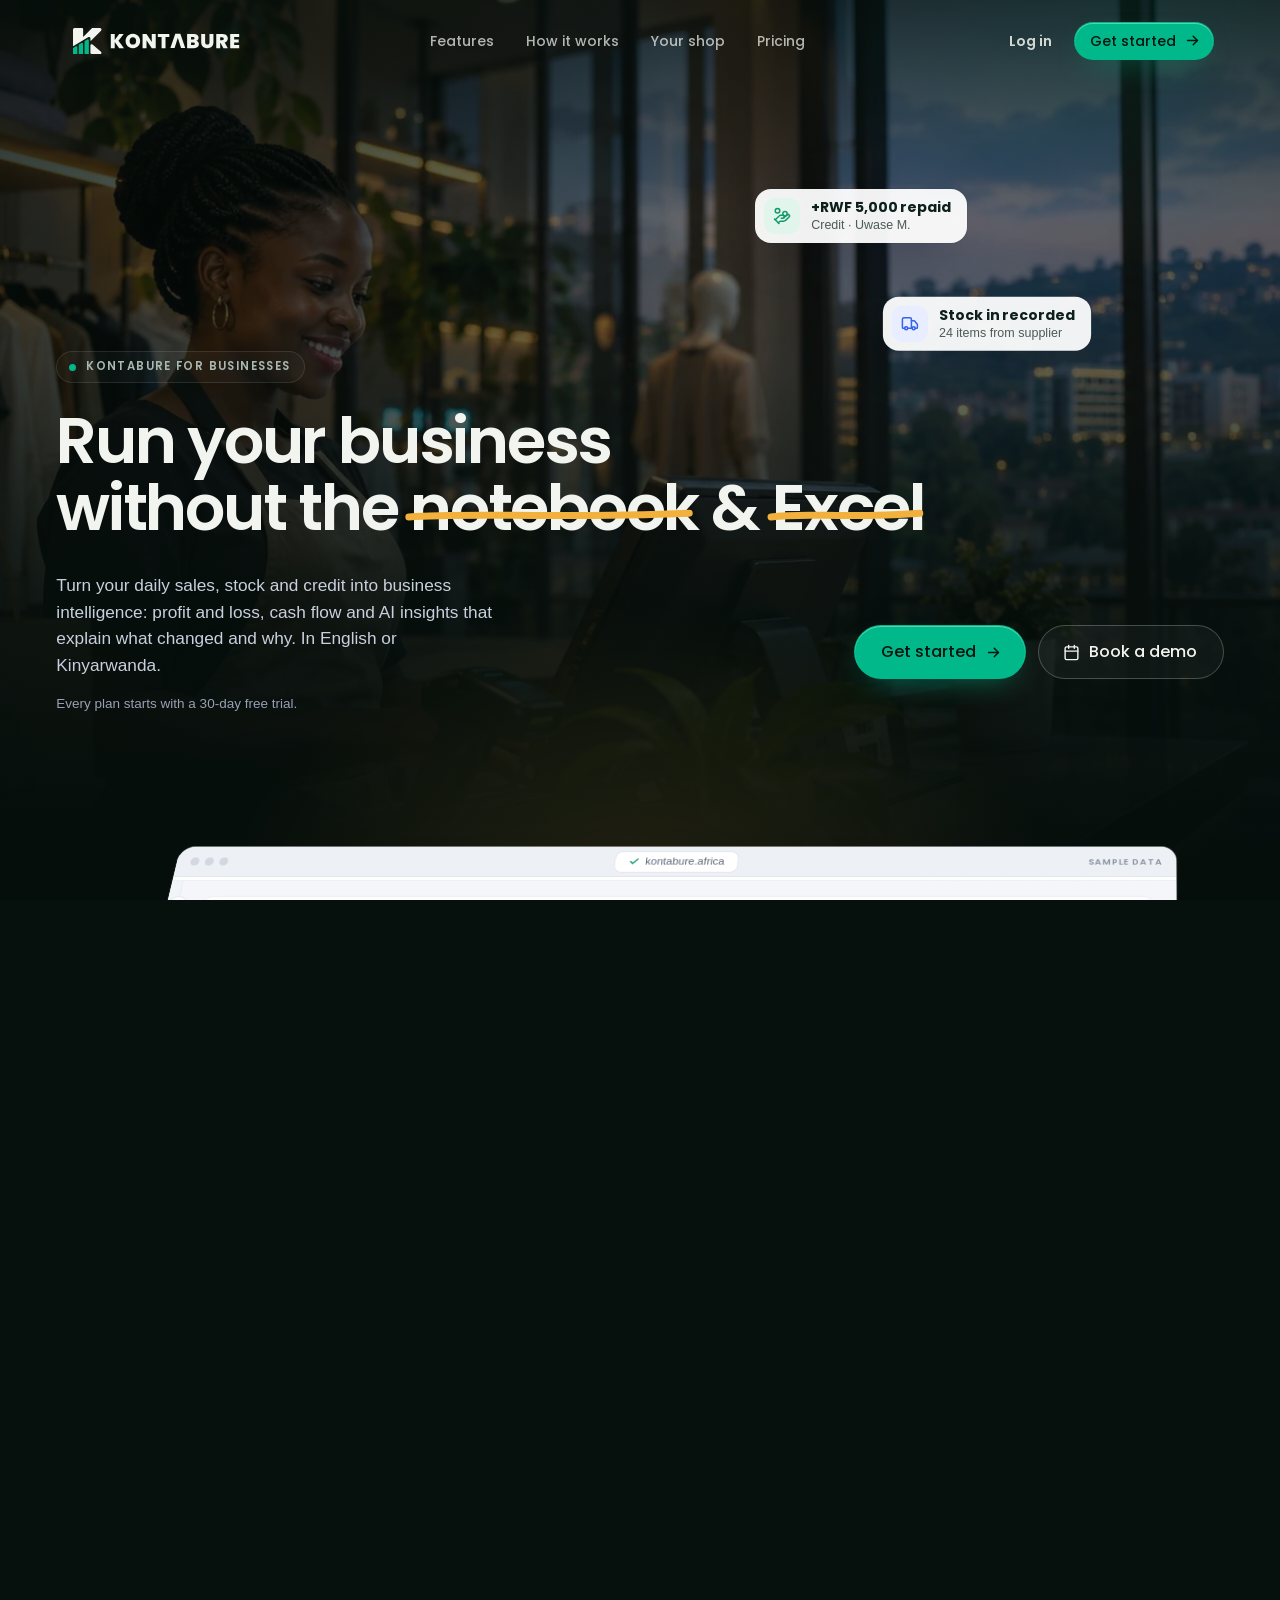
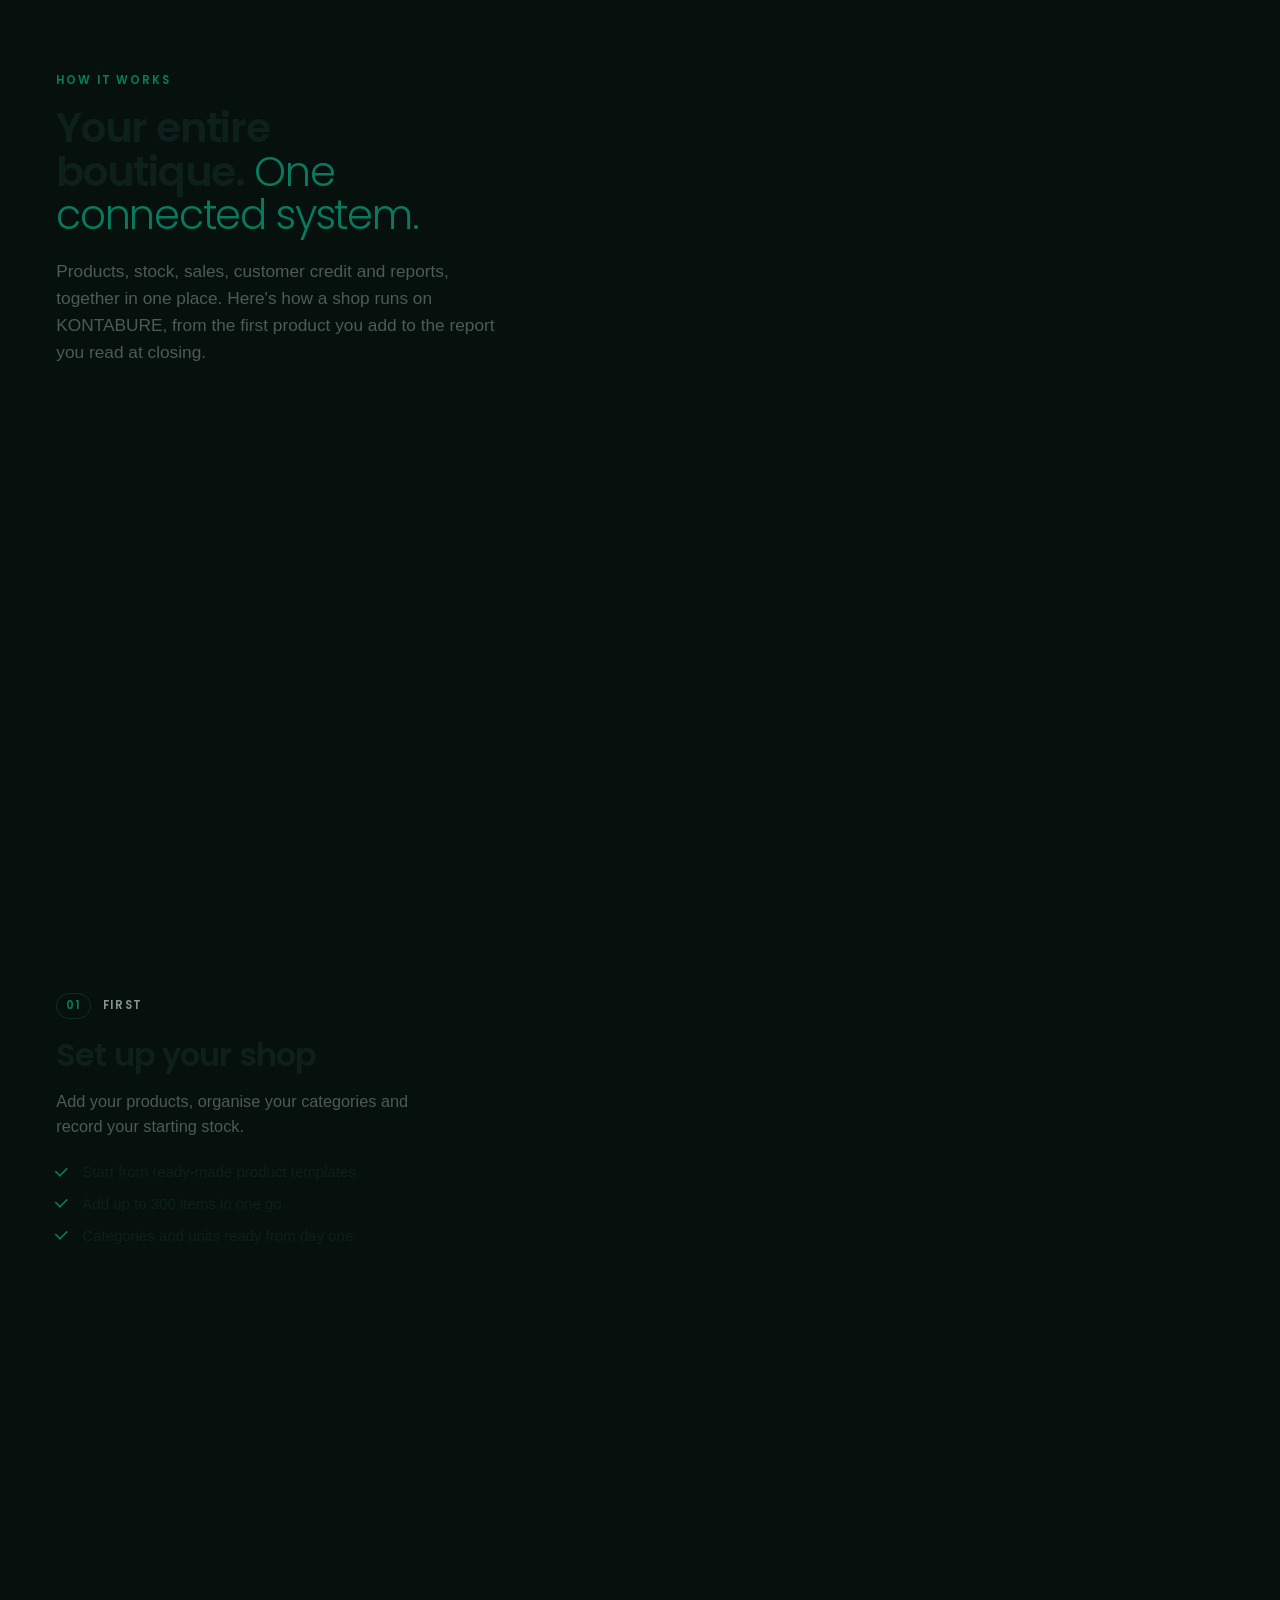
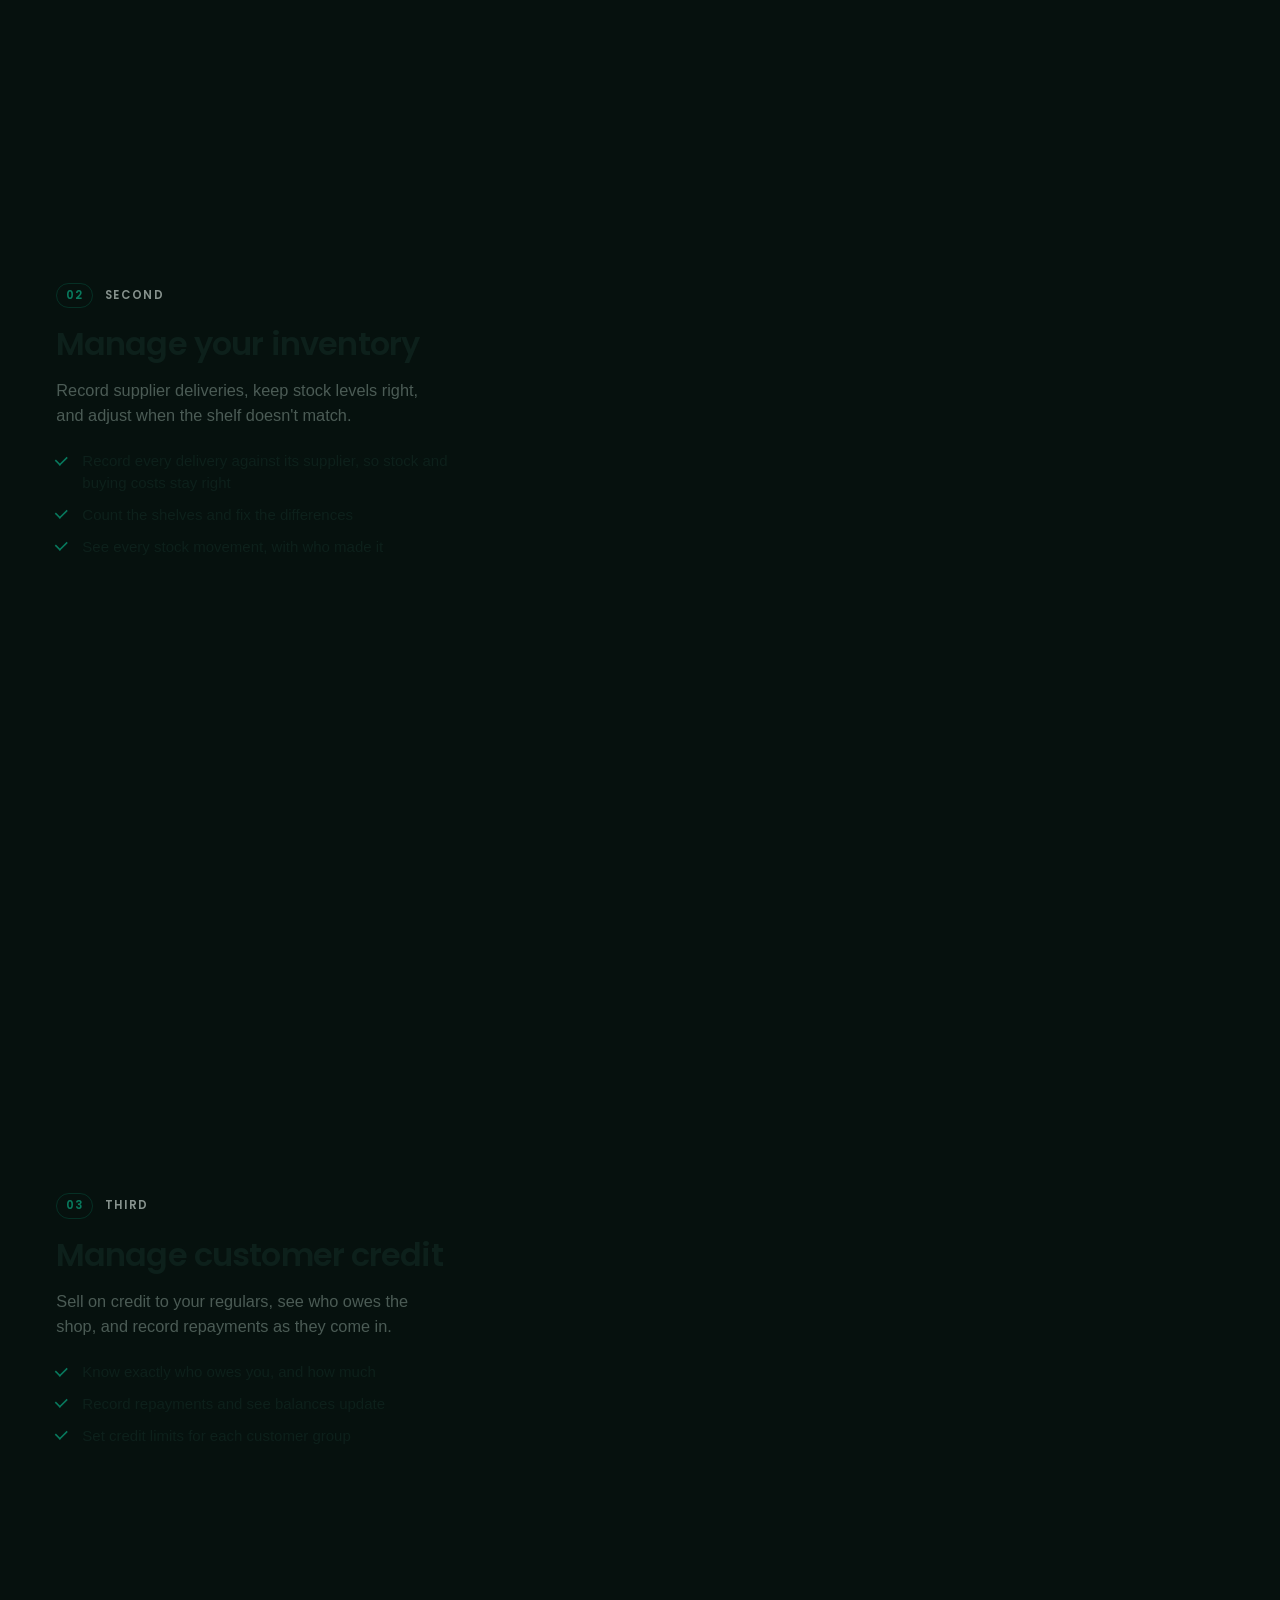
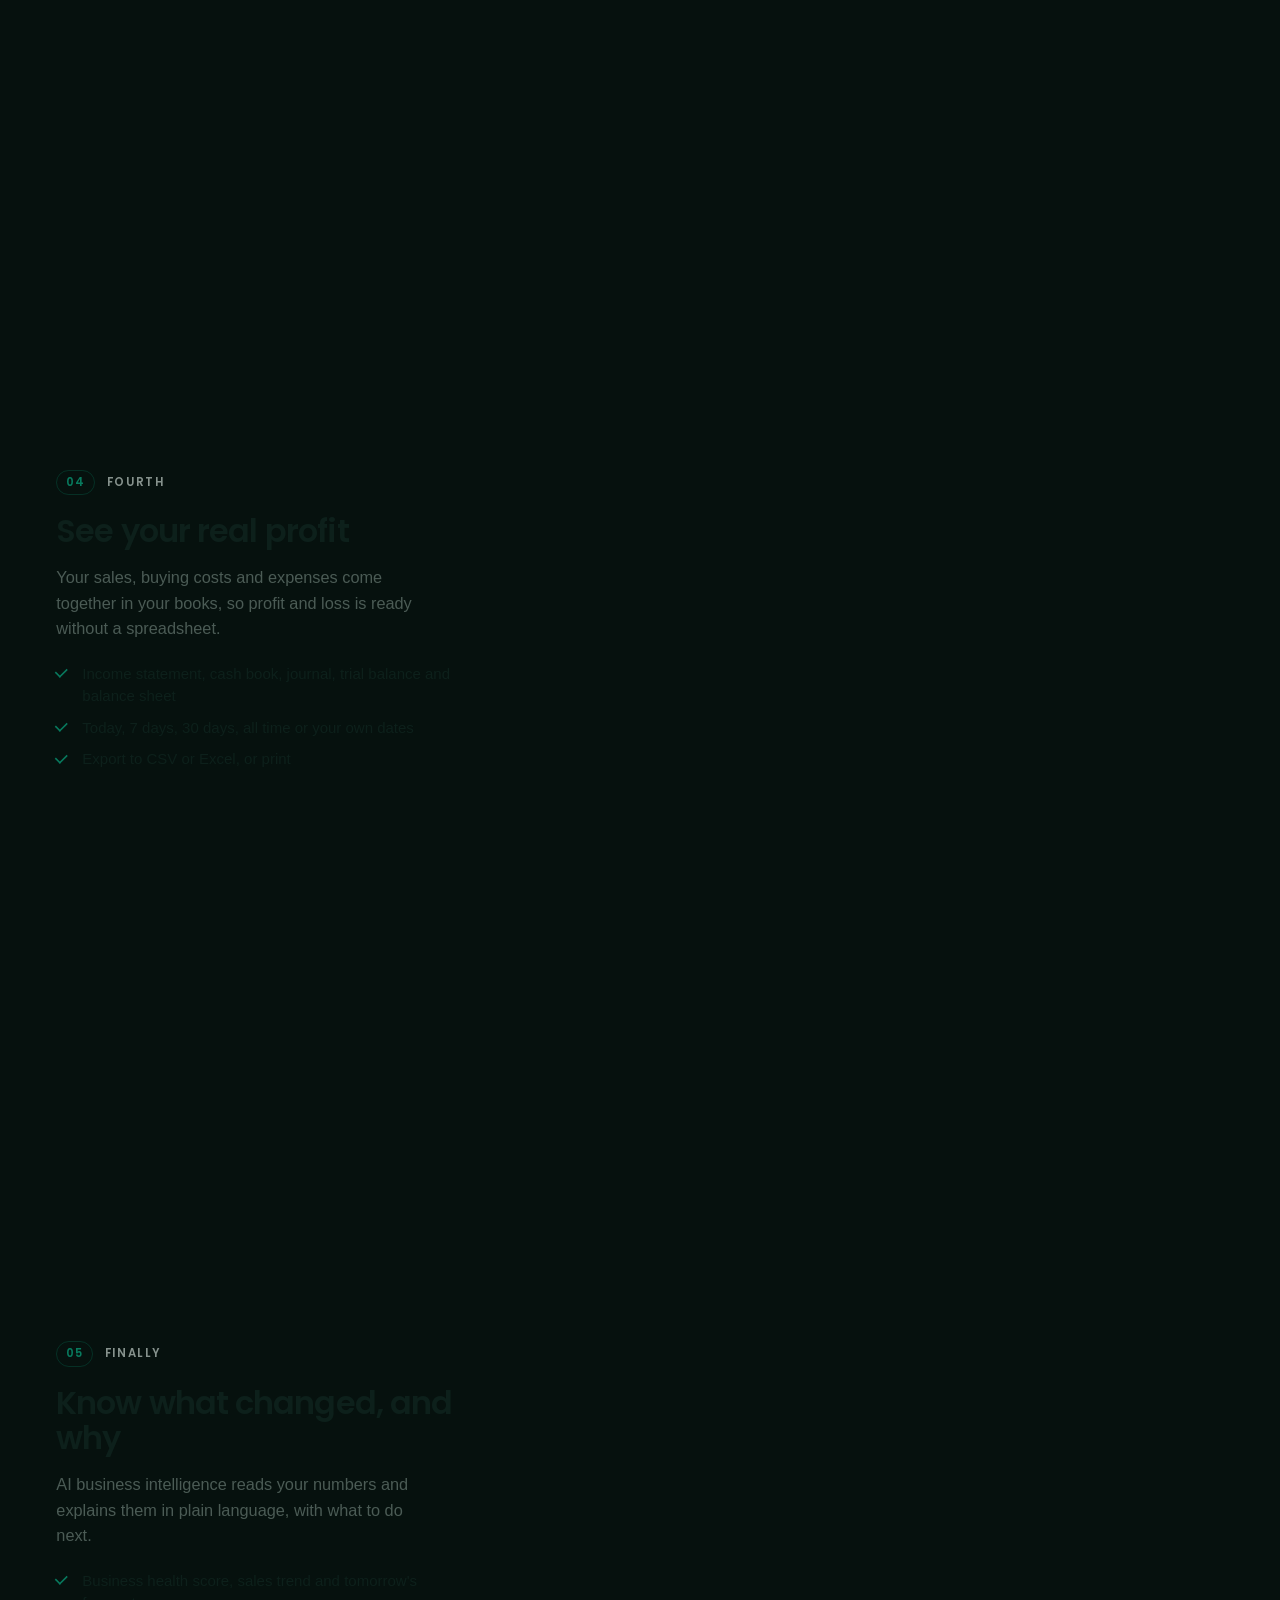
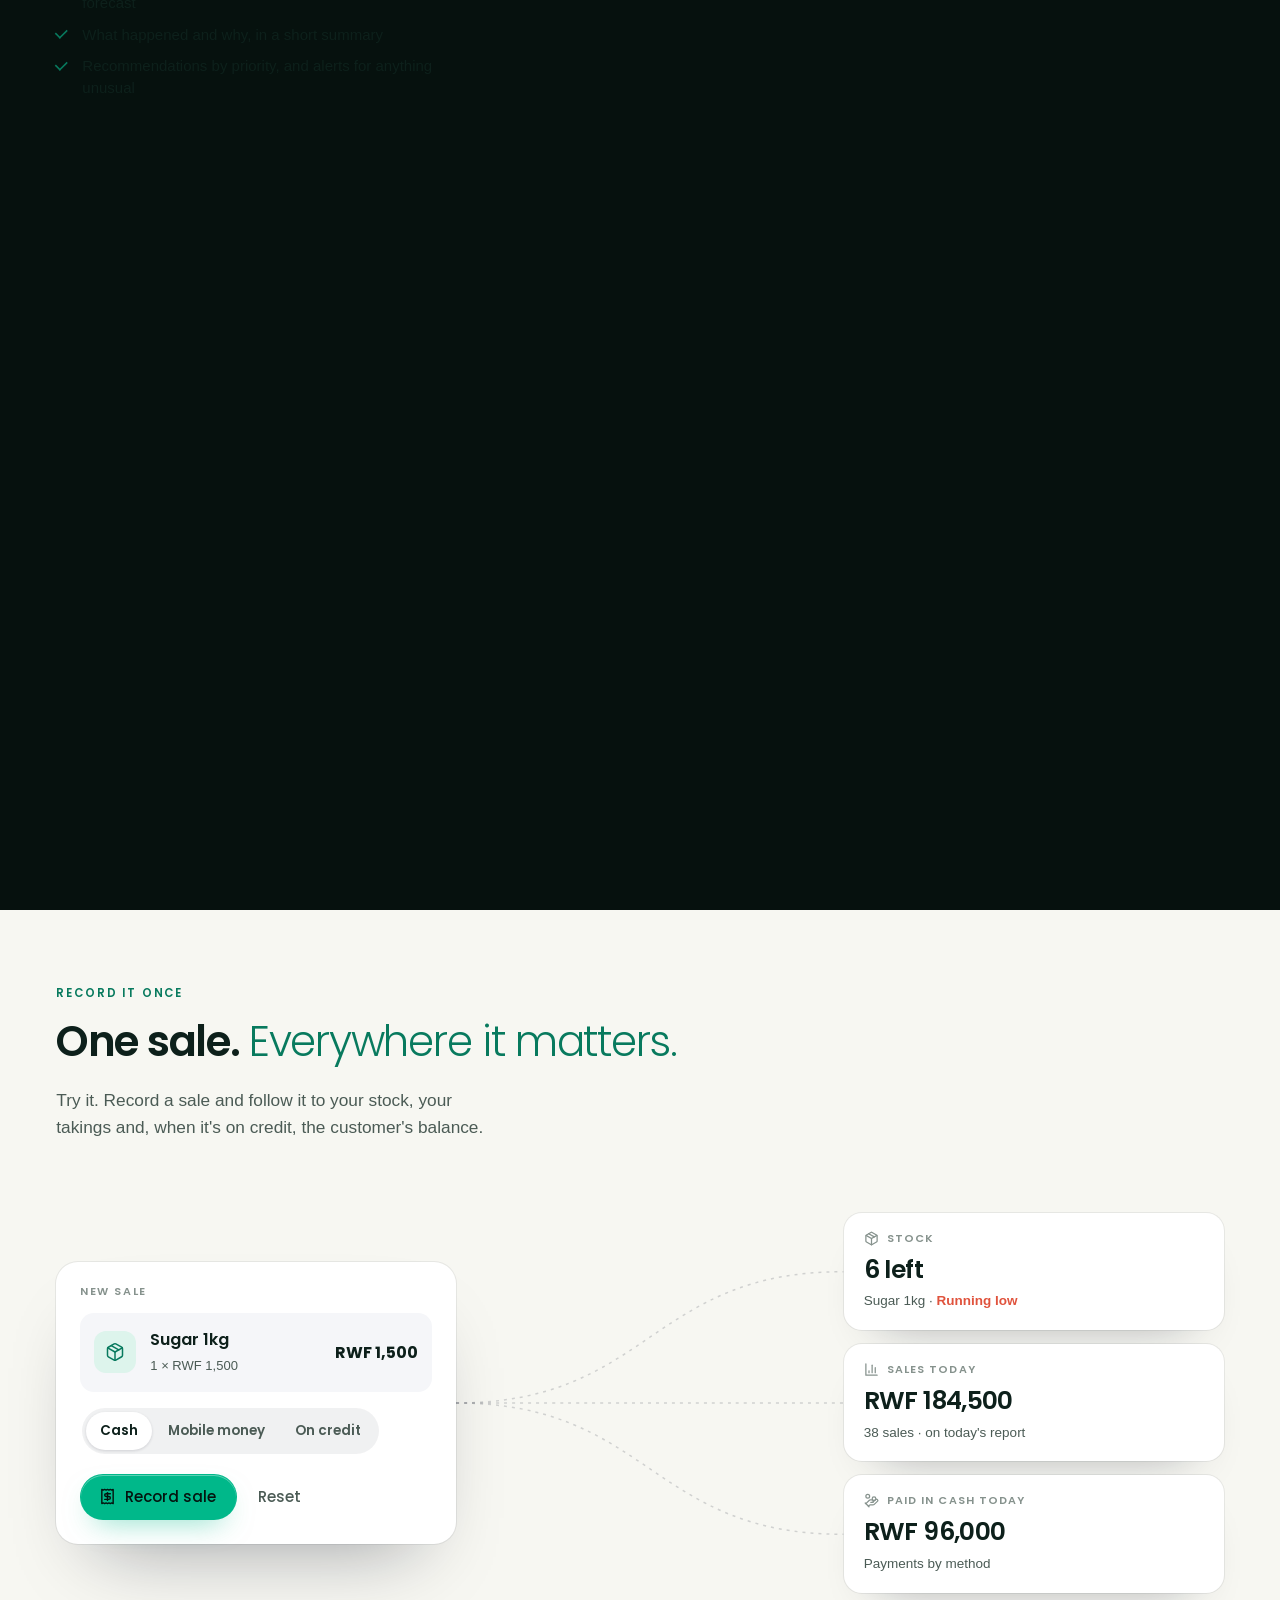
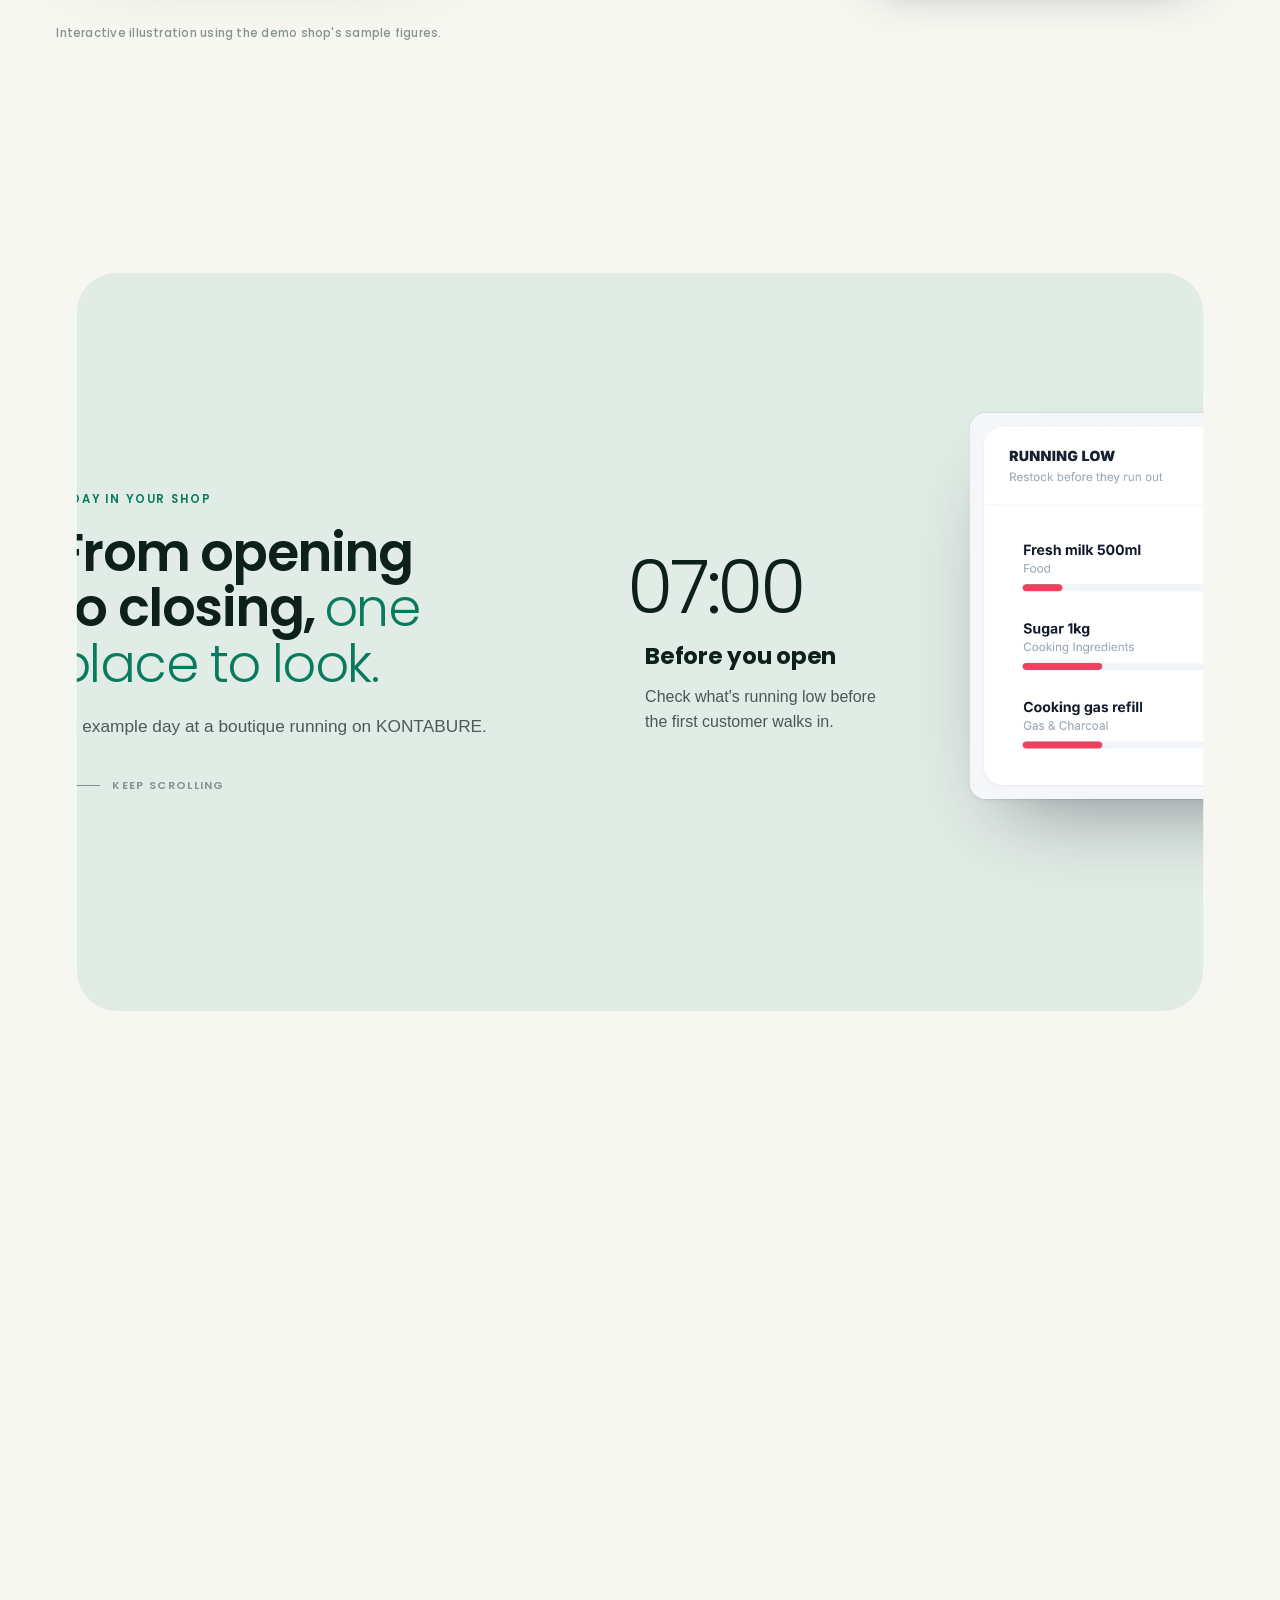
==== commit dd5a9084: "Reframe around business intelligence and use screens built on the real app Hero (per review comments" ====
--- a/index.html
+++ b/index.html
@@ -194,10 +194,10 @@
 
     <div class="stage__title" aria-hidden="true">
       <p class="eyebrow">Your dashboard</p>
-      <p class="stage__headline">One screen. <em>Your whole shop.</em></p>
-    </div>
-
-    <figure class="device" role="img" aria-label="The KONTABURE dashboard showing sales today, money owed, sales this week and products running low (sample data).">
+      <p class="stage__headline">One screen. <em>Your whole business.</em></p>
+    </div>
+
+    <figure class="device" role="img" aria-label="The KONTABURE Books of account dashboard showing today's sales and profit, a 6-month revenue trend and this month's revenue, costs and net profit (sample data).">
       <div class="device__bar" aria-hidden="true">
         <span class="device__dots"><i></i><i></i><i></i></span>
         <span class="device__url"><svg aria-hidden="true"><use href="#i-check"/></svg>kontabure.africa</span>
@@ -207,16 +207,16 @@
         <div class="device__cam">
           <img class="device__shot is-active" data-shot="overview" src="assets/screens/overview.webp" alt="" width="1440" height="900" decoding="async">
           <img class="device__shot" data-shot="products" src="assets/screens/products.webp" alt="" width="1440" height="900" decoding="async" loading="lazy">
-          <img class="device__shot" data-shot="stock" src="assets/screens/stock.webp" alt="" width="1440" height="900" decoding="async" loading="lazy">
-          <img class="device__shot" data-shot="sales" src="assets/screens/sales.webp" alt="" width="1440" height="900" decoding="async" loading="lazy">
+          <img class="device__shot" data-shot="stock" src="assets/screens/stock.webp" alt="" width="1440" height="1000" decoding="async" loading="lazy">
           <img class="device__shot" data-shot="credit" src="assets/screens/credit.webp" alt="" width="1440" height="900" decoding="async" loading="lazy">
-          <img class="device__shot" data-shot="reports" src="assets/screens/reports.webp" alt="" width="1440" height="900" decoding="async" loading="lazy">
+          <img class="device__shot" data-shot="finance" src="assets/screens/finance.webp" alt="" width="1440" height="1030" decoding="async" loading="lazy">
+          <img class="device__shot" data-shot="ai" src="assets/screens/ai.webp" alt="" width="1440" height="1230" decoding="async" loading="lazy">
         </div>
         <ol class="pins" aria-hidden="true">
-          <li class="pin" style="--px:500;--py:160" data-side="bl"><span class="pin__dot">1</span><span class="pin__label"><b>Sales today</b>What you've sold since opening.</span></li>
-          <li class="pin" style="--px:792;--py:160" data-side="br"><span class="pin__dot">2</span><span class="pin__label"><b>Owed to you</b>Money customers still owe the shop.</span></li>
-          <li class="pin" style="--px:640;--py:440" data-side="r"><span class="pin__dot">3</span><span class="pin__label"><b>This week</b>How each day compares, at a glance.</span></li>
-          <li class="pin" style="--px:1370;--py:330" data-side="l"><span class="pin__dot">4</span><span class="pin__label"><b>Running low</b>What to restock before it runs out.</span></li>
+          <li class="pin" style="--px:546;--py:226" data-side="br"><span class="pin__dot">1</span><span class="pin__label"><b>Today sales</b>What you've sold since opening.</span></li>
+          <li class="pin" style="--px:1121;--py:226" data-side="bl"><span class="pin__dot">2</span><span class="pin__label"><b>Today profit</b>What today's sales earned after costs.</span></li>
+          <li class="pin" style="--px:1050;--py:566" data-side="l"><span class="pin__dot">3</span><span class="pin__label"><b>6-month trend</b>How revenue is moving, month by month.</span></li>
+          <li class="pin" style="--px:1398;--py:446" data-side="bl"><span class="pin__dot">4</span><span class="pin__label"><b>This month mix</b>Revenue, cost of goods, expenses and net profit, side by side.</span></li>
         </ol>
       </div>
 
@@ -232,9 +232,9 @@
     <nav class="rail" aria-label="Product tour steps">
       <button type="button" data-goto="0"><span>01</span>Set up</button>
       <button type="button" data-goto="1"><span>02</span>Inventory</button>
-      <button type="button" data-goto="2"><span>03</span>Sales</button>
-      <button type="button" data-goto="3"><span>04</span>Credit</button>
-      <button type="button" data-goto="4"><span>05</span>Reports</button>
+      <button type="button" data-goto="2"><span>03</span>Credit</button>
+      <button type="button" data-goto="3"><span>04</span>Books</button>
+      <button type="button" data-goto="4"><span>05</span>Insights</button>
       <span class="rail__fill" aria-hidden="true"></span>
     </nav>
   </div>
@@ -244,10 +244,10 @@
     <header class="hero">
       <div class="hero__photo" aria-hidden="true"><img src="assets/img/hero-boutique.webp" srcset="assets/img/hero-boutique-960.webp 960w, assets/img/hero-boutique.webp 1672w" sizes="100vw" alt="" width="1672" height="941" decoding="async"><span class="photo-shade"></span></div>
       <div class="hero__copy">
-        <p class="eyebrow eyebrow--chip" data-rv><span class="eyebrow__dot" aria-hidden="true"></span>KONTABURE for boutiques</p>
-        <h1 class="hero__title" data-split>Run your boutique <br class="br-wide">without the <span class="strike">notebook<svg class="strike__line" viewBox="0 0 300 30" preserveAspectRatio="none" aria-hidden="true"><path d="M4 19 C 70 9, 150 23, 296 11"/></svg></span></h1>
+        <p class="eyebrow eyebrow--chip" data-rv><span class="eyebrow__dot" aria-hidden="true"></span>KONTABURE for businesses</p>
+        <h1 class="hero__title" data-split>Run your business <br class="br-wide">without the <span class="strike">notebook<svg class="strike__line" viewBox="0 0 300 30" preserveAspectRatio="none" aria-hidden="true"><path d="M4 19 C 70 9, 150 23, 296 11"/></svg></span> &amp; <span class="strike">Excel<svg class="strike__line" viewBox="0 0 300 30" preserveAspectRatio="none" aria-hidden="true"><path d="M4 19 C 70 9, 150 23, 296 11"/></svg></span></h1>
         <div class="hero__side">
-          <p class="hero__lead" data-rv>Sell, restock, and keep track of who owes you, all from one simple screen, in English or Kinyarwanda.</p>
+          <p class="hero__lead" data-rv>Turn your daily sales, stock and credit into business intelligence: profit and loss, cash flow and AI insights that explain what changed and why. In English or Kinyarwanda.</p>
           <div class="hero__cta" data-rv>
             <a class="btn btn--primary btn--lg" href="https://kontabure.africa/login"><span>Get started</span><svg class="btn__icon" aria-hidden="true"><use href="#i-arrow"/></svg></a>
             <button class="btn btn--ghost btn--lg" type="button" data-demo="demo"><svg class="btn__icon" aria-hidden="true"><use href="#i-cal"/></svg><span>Book a demo</span></button>
@@ -256,15 +256,15 @@
         </div>
       </div>
       <ul class="hero__ticks" data-rv>
-        <li><svg aria-hidden="true"><use href="#i-check"/></svg>Credit tracking built in</li>
+        <li><svg aria-hidden="true"><use href="#i-check"/></svg>Profit &amp; loss, cash book and balance sheet</li>
+        <li><svg aria-hidden="true"><use href="#i-check"/></svg>AI insights in plain language</li>
         <li><svg aria-hidden="true"><use href="#i-check"/></svg>English &amp; Kinyarwanda</li>
-        <li><svg aria-hidden="true"><use href="#i-check"/></svg>AI sales insights</li>
       </ul>
 
       <!-- Compact / reduced-motion version of the product frame -->
       <figure class="frame hero__frame">
         <div class="frame__bar" aria-hidden="true"><span class="device__dots"><i></i><i></i><i></i></span><span class="frame__tag">Sample data</span></div>
-        <div class="shot" data-crop="full"><img src="assets/screens/overview.webp" alt="The KONTABURE dashboard: sales today RWF 184,500, owed to you RWF 62,000, sales this week up 12%, and three products running low (sample data)." width="1440" height="900" decoding="async"></div>
+        <div class="shot" data-crop="full"><img src="assets/screens/overview.webp" alt="The KONTABURE Books of account dashboard: today sales RWF 184,500, today profit RWF 44,500, receivables RWF 62,000, a 6-month revenue trend and this month's revenue, costs and net profit (sample data)." width="1440" height="900" decoding="async"></div>
         <div class="chip chip--inline" aria-hidden="true"><span class="chip__icon chip__icon--green"><svg><use href="#i-repay"/></svg></span><span><b>+RWF 5,000 repaid</b><small>Credit · Uwase M.</small></span></div>
       </figure>
     </header>
@@ -273,17 +273,17 @@
     <div class="beat beat--read" data-nav="light">
       <div class="read">
         <p class="eyebrow" data-rv>Your dashboard</p>
-        <h2 class="h2" data-split>One screen. <em>Your whole shop.</em></h2>
-        <p class="lead" data-rv>Open KONTABURE and today is already added up.</p>
+        <h2 class="h2" data-split>One screen. <em>Your whole business.</em></h2>
+        <p class="lead" data-rv>Open KONTABURE and today's sales, profit and cash position are already worked out.</p>
         <figure class="frame read__frame" data-rv>
           <div class="frame__bar" aria-hidden="true"><span class="device__dots"><i></i><i></i><i></i></span><span class="frame__tag">Sample data</span></div>
-          <div class="shot" data-crop="ov-top" data-crop-sm="ov-kpis"><img src="assets/screens/overview.webp" alt="Dashboard summary cards and weekly sales chart (sample data)." width="1440" height="900" loading="lazy" decoding="async"></div>
+          <div class="shot" data-crop="ov-top" data-crop-sm="ov-kpis"><img src="assets/screens/overview.webp" alt="Books of account dashboard: today's sales, expenses, profit and cash position, receivables and payables, a 6-month revenue trend and this month's mix (sample data)." width="1440" height="900" loading="lazy" decoding="async"></div>
         </figure>
         <ol class="read__list">
-          <li data-rv><span>1</span><div><b>Sales today</b>What you've sold since opening.</div></li>
-          <li data-rv><span>2</span><div><b>Owed to you</b>Money customers still owe the shop.</div></li>
-          <li data-rv><span>3</span><div><b>This week</b>How each day compares, at a glance.</div></li>
-          <li data-rv><span>4</span><div><b>Running low</b>What to restock before it runs out.</div></li>
+          <li data-rv><span>1</span><div><b>Today sales</b>What you've sold since opening.</div></li>
+          <li data-rv><span>2</span><div><b>Today profit</b>What today's sales earned after costs.</div></li>
+          <li data-rv><span>3</span><div><b>6-month trend</b>How revenue is moving, month by month.</div></li>
+          <li data-rv><span>4</span><div><b>This month mix</b>Revenue, cost of goods, expenses and net profit, side by side.</div></li>
         </ol>
       </div>
     </div>
@@ -326,29 +326,13 @@
           </ul>
         </div>
         <figure class="frame chapter__frame" data-rv="clip">
-          <div class="shot" data-crop="st-in" data-crop-sm="st-in-sm"><img src="assets/screens/stock.webp" alt="A supplier delivery of 24 items recorded as stock in, with buying costs (sample data)." width="1440" height="900" loading="lazy" decoding="async"></div>
+          <div class="shot" data-crop="st-in" data-crop-sm="st-in-sm"><img src="assets/screens/stock.webp" alt="A supplier delivery of 24 items recorded as stock in, with buying costs (sample data)." width="1440" height="1000" loading="lazy" decoding="async"></div>
         </figure>
       </article>
 
-      <article class="chapter" id="step-sales" data-step="2" data-shot="sales">
+      <article class="chapter" id="step-credit" data-step="2" data-shot="credit">
         <div class="chapter__text">
           <p class="chapter__num" data-rv><span>03</span>Third</p>
-          <h3 class="chapter__title" data-split>Record daily sales</h3>
-          <p class="chapter__lead" data-rv>Ring up what customers buy in seconds, and how they pay.</p>
-          <ul class="ticks" data-rv>
-            <li>Every sale saved with its items</li>
-            <li>Payments tracked by method, branch and cashier</li>
-            <li>See which products sell best</li>
-          </ul>
-        </div>
-        <figure class="frame chapter__frame" data-rv="clip">
-          <div class="shot" data-crop="sa-table" data-crop-sm="sa-receipt"><img src="assets/screens/sales.webp" alt="Today's sales listed with their items, payment method and cashier (sample data)." width="1440" height="900" loading="lazy" decoding="async"></div>
-        </figure>
-      </article>
-
-      <article class="chapter" id="step-credit" data-step="3" data-shot="credit">
-        <div class="chapter__text">
-          <p class="chapter__num" data-rv><span>04</span>Fourth</p>
           <h3 class="chapter__title" data-split>Manage customer credit</h3>
           <p class="chapter__lead" data-rv>Sell on credit to your regulars, see who owes the shop, and record repayments as they come in.</p>
           <ul class="ticks" data-rv>
@@ -362,19 +346,35 @@
         </figure>
       </article>
 
-      <article class="chapter" id="step-reports" data-step="4" data-shot="reports">
+      <article class="chapter" id="step-books" data-step="3" data-shot="finance">
+        <div class="chapter__text">
+          <p class="chapter__num" data-rv><span>04</span>Fourth</p>
+          <h3 class="chapter__title" data-split>See your real profit</h3>
+          <p class="chapter__lead" data-rv>Your sales, buying costs and expenses come together in your books, so profit and loss is ready without a spreadsheet.</p>
+          <ul class="ticks" data-rv>
+            <li>Income statement, cash book, journal, trial balance and balance sheet</li>
+            <li>Today, 7 days, 30 days, all time or your own dates</li>
+            <li>Export to CSV or Excel, or print</li>
+          </ul>
+        </div>
+        <figure class="frame chapter__frame" data-rv="clip">
+          <div class="shot" data-crop="fin-report" data-crop-sm="fin-statement"><img src="assets/screens/finance.webp" alt="Financial reports for the last 30 days: revenue RWF 4,386,000, gross profit RWF 1,356,000, operating expenses RWF 434,000 and net income RWF 922,000, with the income statement and revenue trend (sample data)." width="1440" height="1030" loading="lazy" decoding="async"></div>
+        </figure>
+      </article>
+
+      <article class="chapter" id="step-insights" data-step="4" data-shot="ai">
         <div class="chapter__text">
           <p class="chapter__num" data-rv><span>05</span>Finally</p>
-          <h3 class="chapter__title" data-split>Understand your business</h3>
-          <p class="chapter__lead" data-rv>Open the dashboard and reports to see how the shop is really doing.</p>
+          <h3 class="chapter__title" data-split>Know what changed, and why</h3>
+          <p class="chapter__lead" data-rv>AI business intelligence reads your numbers and explains them in plain language, with what to do next.</p>
           <ul class="ticks" data-rv>
-            <li>Daily, weekly and monthly reports</li>
-            <li>Sales, stock movements and best sellers</li>
-            <li>AI insights that explain what changed, and why</li>
+            <li>Business health score, sales trend and tomorrow's forecast</li>
+            <li>What happened and why, in a short summary</li>
+            <li>Recommendations by priority, and alerts for anything unusual</li>
           </ul>
         </div>
         <figure class="frame chapter__frame" data-rv="clip">
-          <div class="shot" data-crop="re-ai"><img src="assets/screens/reports.webp" alt="AI insights explaining this week's sales in plain language (sample data)." width="1440" height="900" loading="lazy" decoding="async"></div>
+          <div class="shot" data-crop="ai-page" data-crop-sm="ai-recs"><img src="assets/screens/ai.webp" alt="AI business intelligence: business health 78, sales trend up 12.0%, 3 low-stock items and tomorrow's forecast, with an executive summary of what happened and why, and recommendations (sample data)." width="1440" height="1230" loading="lazy" decoding="async"></div>
         </figure>
       </article>
     </div>
@@ -453,7 +453,7 @@
           <h3 class="moment__title">Before you open</h3>
           <p>Check what's running low before the first customer walks in.</p>
         </div>
-        <figure class="frame moment__frame"><div class="shot" data-crop="ov-low"><img src="assets/screens/overview.webp" alt="Running low: Fresh milk 500ml, 4 left; Sugar 1kg, 6 left; Cooking gas refill, 2 left (sample data)." width="1440" height="900" loading="lazy" decoding="async"></div></figure>
+        <figure class="frame moment__frame"><div class="shot" data-crop="st-low"><img src="assets/screens/stock.webp" alt="Running low: Fresh milk 500ml, 4 left; Sugar 1kg, 6 left; Cooking gas refill, 2 left (sample data)." width="1440" height="1000" loading="lazy" decoding="async"></div></figure>
       </article>
 
       <article class="day__panel moment" data-time="10:00" data-tone="morning">
@@ -462,16 +462,16 @@
           <h3 class="moment__title">The supplier arrives</h3>
           <p>Record the delivery against the supplier. Stock and buying costs stay right.</p>
         </div>
-        <figure class="frame moment__frame"><div class="shot" data-crop="st-in" data-crop-sm="st-in-sm"><img src="assets/screens/stock.webp" alt="Stock in from a supplier: 24 items received (sample data)." width="1440" height="900" loading="lazy" decoding="async"></div></figure>
+        <figure class="frame moment__frame"><div class="shot" data-crop="st-in" data-crop-sm="st-in-sm"><img src="assets/screens/stock.webp" alt="Stock in from a supplier: 24 items received (sample data)." width="1440" height="1000" loading="lazy" decoding="async"></div></figure>
       </article>
 
       <article class="day__panel moment" data-time="13:00" data-tone="noon">
         <div class="moment__text">
           <p class="moment__time">13:00</p>
           <h3 class="moment__title">The lunchtime rush</h3>
-          <p>Ring up each sale in seconds, with how the customer paid and who served them.</p>
-        </div>
-        <figure class="frame moment__frame"><div class="shot" data-crop="sa-receipt"><img src="assets/screens/sales.webp" alt="A sale with its items, paid by mobile money, served by cashier Aline at the Kimironko branch (sample data)." width="1440" height="900" loading="lazy" decoding="async"></div></figure>
+          <p>Ring up each sale in seconds, and see what came in by payment method.</p>
+        </div>
+        <figure class="frame moment__frame"><div class="shot" data-crop="fin-mix"><img src="assets/screens/finance.webp" alt="Payment mix: cash 52%, RWF 2,281,000; mobile money 48%, RWF 2,105,000 (sample data)." width="1440" height="1030" loading="lazy" decoding="async"></div></figure>
       </article>
 
       <article class="day__panel moment" data-time="16:00" data-tone="afternoon">
@@ -496,9 +496,9 @@
         <div class="moment__text">
           <p class="moment__time">21:00</p>
           <h3 class="moment__title">Closing time</h3>
-          <p>See today's sales and what's owed, with what changed explained in plain language.</p>
-        </div>
-        <figure class="frame moment__frame"><div class="shot" data-crop="re-ai"><img src="assets/screens/reports.webp" alt="AI insights for the week in plain language (sample data)." width="1440" height="900" loading="lazy" decoding="async"></div></figure>
+          <p>See how the business is doing, with what changed, and why, in plain language.</p>
+        </div>
+        <figure class="frame moment__frame"><div class="shot" data-crop="ai-top" data-crop-sm="ai-recs"><img src="assets/screens/ai.webp" alt="AI business intelligence: business health 78, sales up 12.0%, 3 items need attention, tomorrow's forecast RWF 186K, and an executive summary of what happened and why (sample data)." width="1440" height="1230" loading="lazy" decoding="async"></div></figure>
       </article>
     </div>
 
@@ -540,23 +540,28 @@
         <p>Count the shelves, fix the differences, and see every stock movement with who made it.</p>
         <span class="ledger__tag">Stock</span>
       </li>
-      <li class="ledger__row" data-preview="sa-pay" data-shot="sales">
+      <li class="ledger__row" data-preview="fin-mix" data-shot="finance">
         <span class="ledger__n">05</span><h3>Sales &amp; payments</h3>
         <p>Every sale with its items, and every payment by method, branch and cashier.</p>
         <span class="ledger__tag">Sales</span>
       </li>
-      <li class="ledger__row" data-preview="ov-best" data-shot="overview">
+      <li class="ledger__row" data-preview="st-best" data-shot="stock">
         <span class="ledger__n">06</span><h3>Best sellers</h3>
         <p>See what moves fastest so you restock the right products before they run out.</p>
         <span class="ledger__tag">Sales</span>
       </li>
-      <li class="ledger__row" data-preview="re-ai" data-shot="reports">
-        <span class="ledger__n">07</span><h3>Reports with AI insights</h3>
-        <p>Daily, weekly and monthly reports, with plain-language insights on what changed and why.</p>
-        <span class="ledger__tag">Reports</span>
+      <li class="ledger__row" data-preview="fin-statement" data-shot="finance">
+        <span class="ledger__n">07</span><h3>Books of account</h3>
+        <p>Profit and loss, cash book, journal, trial balance and balance sheet, built from what you record. Export to CSV or Excel.</p>
+        <span class="ledger__tag">Finance</span>
+      </li>
+      <li class="ledger__row" data-preview="ai-recs" data-shot="ai">
+        <span class="ledger__n">08</span><h3>AI business intelligence</h3>
+        <p>A business health score, sales trend and forecast, with plain-language insights on what changed, why, and what to do next.</p>
+        <span class="ledger__tag">AI</span>
       </li>
       <li class="ledger__row" data-preview="lang">
-        <span class="ledger__n">08</span><h3>English &amp; Kinyarwanda</h3>
+        <span class="ledger__n">09</span><h3>English &amp; Kinyarwanda</h3>
         <p>Every screen in the boutique module is available in both languages. Switch any time.</p>
         <span class="ledger__tag">Language</span>
       </li>
--- a/assets/css/kontabure.css
+++ b/assets/css/kontabure.css
@@ -250,12 +250,12 @@
 .photo-shade::before { content: ""; position: absolute; inset: 0; background: #123C34; mix-blend-mode: multiply; opacity: .3; }
 .hero__lead { color: #C9D0DD; }
 .hero__note { color: #98A1B4; }
-.hero__title { margin-top: 24px; font: 600 clamp(2.5rem, 5.6vw, 5.9rem)/1.04 var(--f-main); letter-spacing: -.035em; text-wrap: balance; }
+.hero__title { margin-top: 24px; font: 600 clamp(2.4rem, 5vw, 5.3rem)/1.05 var(--f-main); letter-spacing: -.035em; text-wrap: balance; }
 .strike { position: relative; display: inline-block; white-space: nowrap; }
 .strike__line { position: absolute; left: -2%; top: 50%; width: 104%; height: .22em; overflow: visible; pointer-events: none; }
 .strike__line path { fill: none; stroke: var(--amber); stroke-width: 7; stroke-linecap: round; vector-effect: non-scaling-stroke; }
 .hero__side { display: flex; flex-wrap: wrap; align-items: flex-end; justify-content: space-between; gap: 22px 48px; margin-top: clamp(24px, 3.4vh, 40px); }
-.hero__lead { font-size: clamp(1.05rem, 1.35vw, 1.24rem); line-height: 1.55; max-width: 36ch; flex: 1 1 320px; }
+.hero__lead { font-size: clamp(1.05rem, 1.35vw, 1.24rem); line-height: 1.55; max-width: 46ch; flex: 1 1 360px; }
 .hero__cta { display: flex; flex-wrap: wrap; gap: 12px; }
 .hero__note { flex-basis: 100%; font-size: 13.5px; margin-top: -8px; }
 .hero__ticks { max-width: var(--wide); margin: 28px auto 0; list-style: none; display: flex; flex-wrap: wrap; gap: 10px 28px; font-size: 14px; color: var(--on-ink-2); }
@@ -315,7 +315,7 @@
 .device__tag { margin-left: auto; }
 .device__view { position: relative; aspect-ratio: 16 / 10; overflow: hidden; border-radius: 0 0 16px 16px; background: #F4F6FA; container-type: inline-size; }
 .device__cam { position: absolute; inset: 0; transform-origin: 0 0; }
-.device__shot { position: absolute; inset: 0; width: 100%; height: 100%; opacity: 0; }
+.device__shot { position: absolute; inset: 0; width: 100%; height: 100%; object-fit: cover; object-position: 50% 0; opacity: 0; }
 .device__shot.is-active { opacity: 1; }
 
 .pins { position: absolute; inset: 0; list-style: none; }
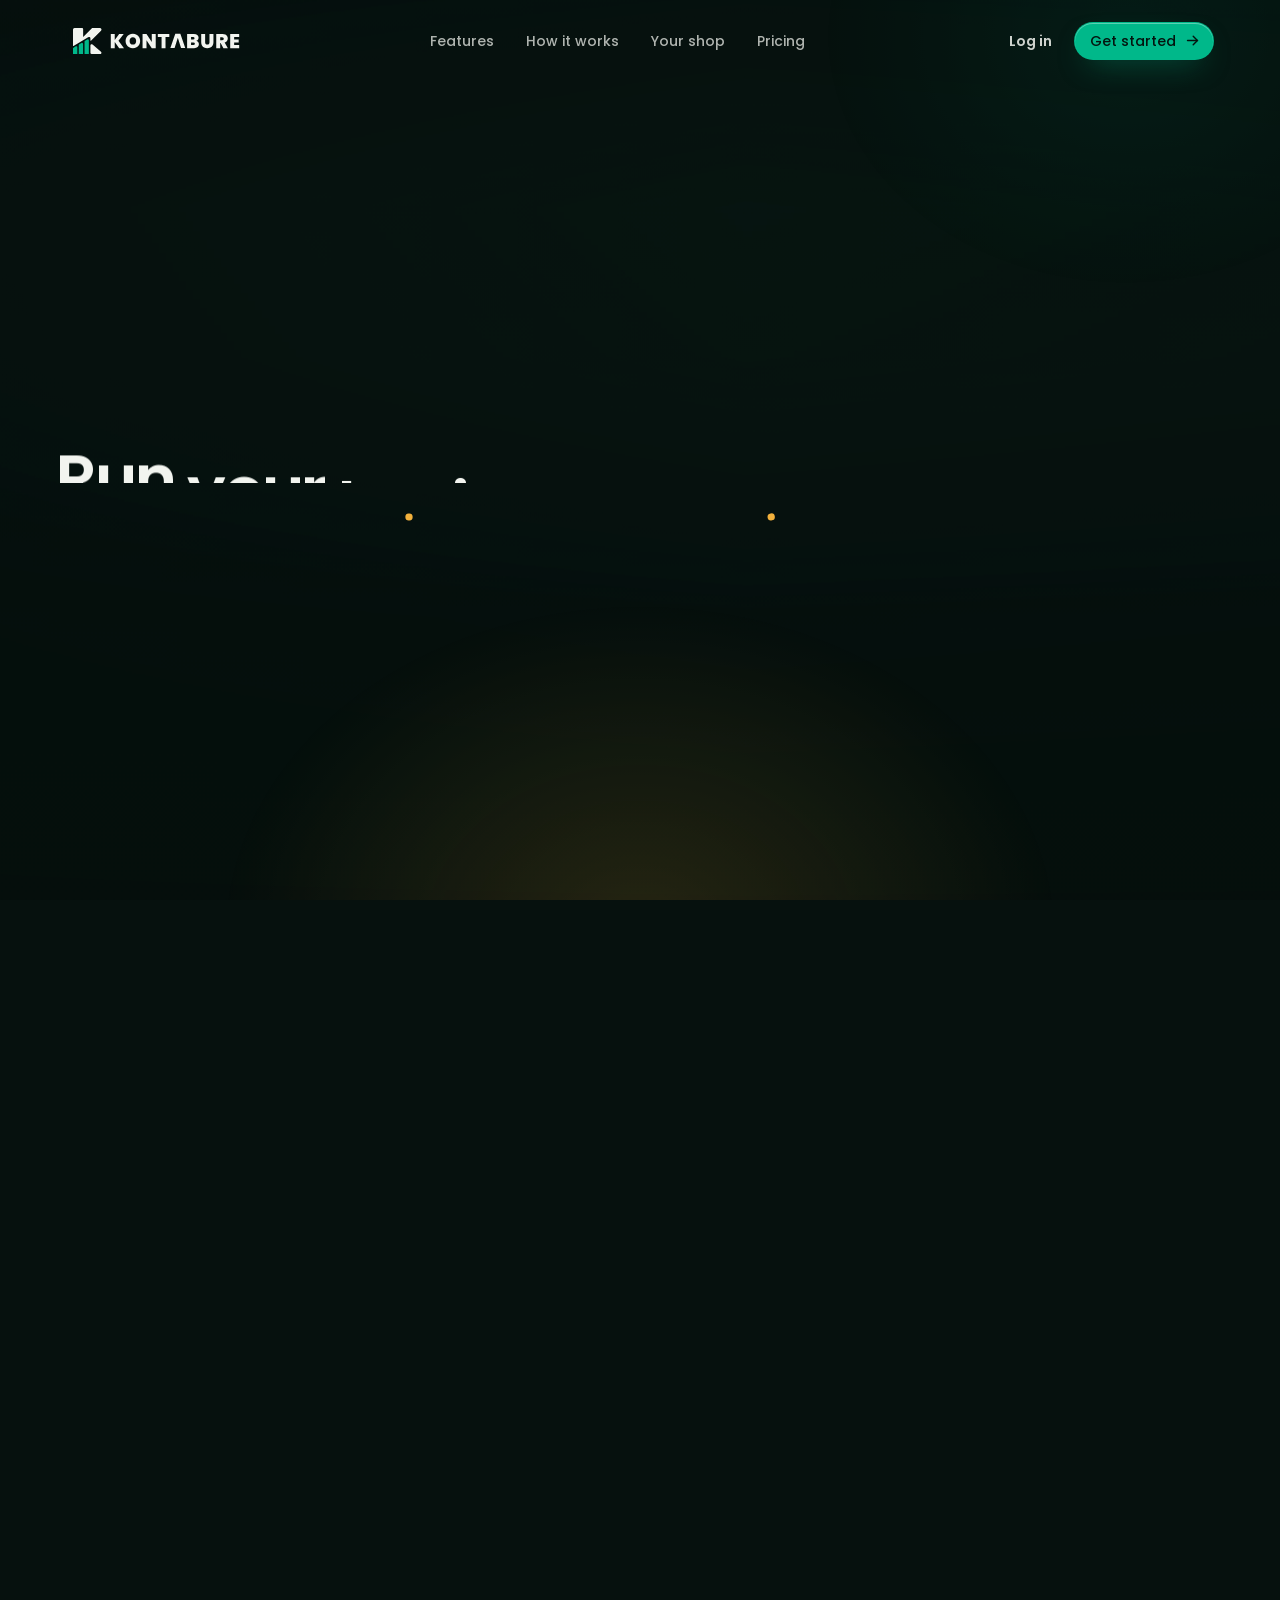
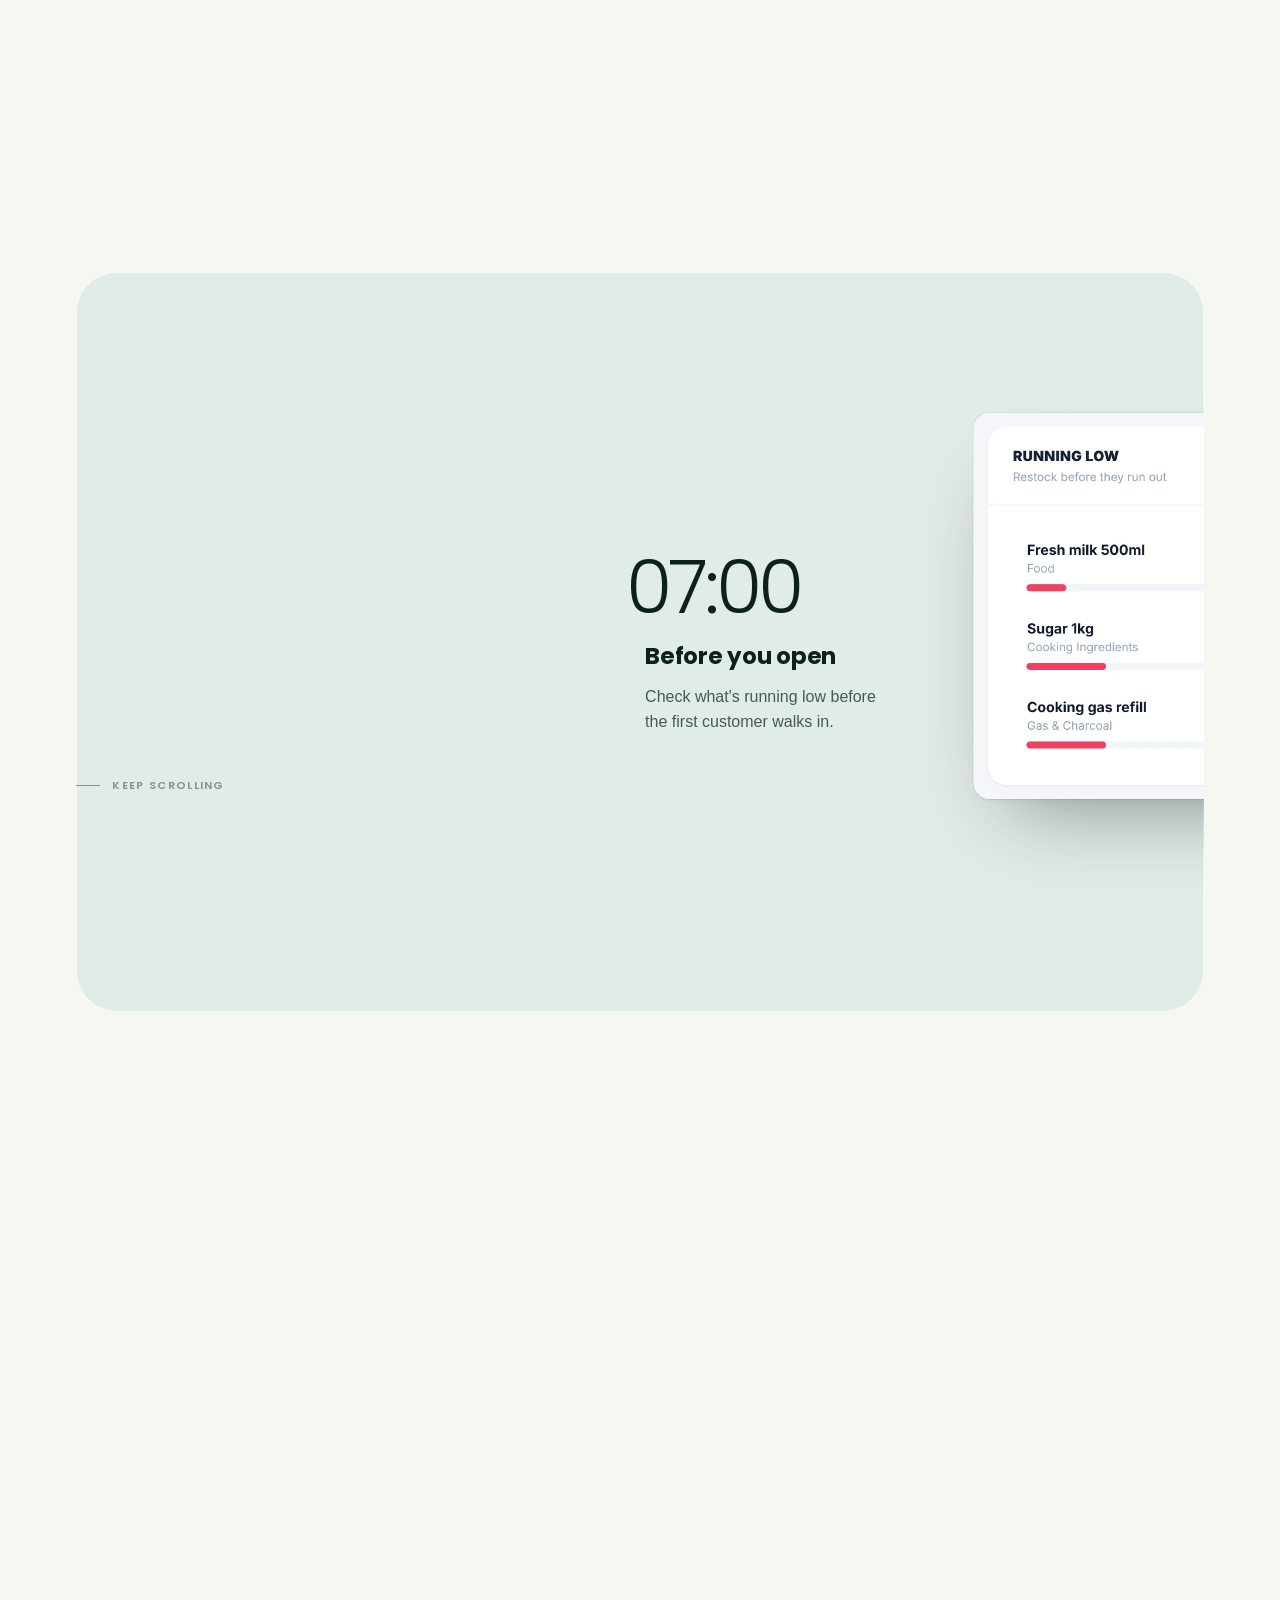
==== commit 6f6a8c1d: "Say "business" instead of "boutique" everywhere Page title, meta and social title, section headings " ====
--- a/index.html
+++ b/index.html
@@ -3,15 +3,15 @@
 <head>
 <meta charset="utf-8">
 <meta name="viewport" content="width=device-width, initial-scale=1, viewport-fit=cover">
-<title>KONTABURE for Boutiques — Sales, Stock &amp; Credit in One Place</title>
-<meta name="description" content="Run your boutique with KONTABURE: sell, restock from suppliers, track customers on credit, and see your best sellers and reports, in English or Kinyarwanda.">
+<title>KONTABURE for Businesses — Sales, Stock &amp; Credit in One Place</title>
+<meta name="description" content="Run your business with KONTABURE: sell, restock from suppliers, track customers on credit, and see your best sellers and reports, in English or Kinyarwanda.">
 <meta name="theme-color" content="#06110E">
 <meta name="apple-mobile-web-app-title" content="KONTABURE">
 <meta name="apple-mobile-web-app-status-bar-style" content="black-translucent">
 <meta property="og:type" content="website">
 <meta property="og:url" content="https://kontabure.africa/">
 <meta property="og:site_name" content="KONTABURE">
-<meta property="og:title" content="KONTABURE for Boutiques — Sales, Stock &amp; Credit in One Place">
+<meta property="og:title" content="KONTABURE for Businesses — Sales, Stock &amp; Credit in One Place">
 <meta property="og:description" content="Sell, restock, and keep track of who owes you, all from one simple screen, in English or Kinyarwanda.">
 <meta name="twitter:card" content="summary_large_image">
 <link rel="canonical" href="https://kontabure.africa/">
@@ -20,7 +20,7 @@
 <link rel="icon" href="assets/brand/favicon-32.png" sizes="32x32" type="image/png">
 <link rel="apple-touch-icon" href="assets/brand/apple-touch-icon.png">
 
-<link rel="preload" as="image" href="assets/img/hero-boutique.webp" imagesrcset="assets/img/hero-boutique-960.webp 960w, assets/img/hero-boutique.webp 1672w" imagesizes="100vw" fetchpriority="high">
+<link rel="preload" as="image" href="assets/img/hero-business.webp" imagesrcset="assets/img/hero-business-960.webp 960w, assets/img/hero-business.webp 1672w" imagesizes="100vw" fetchpriority="high">
 <link rel="stylesheet" href="assets/css/kontabure.css">
 <link rel="stylesheet" href="assets/css/intro.css">
 
@@ -184,7 +184,7 @@
     <!-- Hero photograph: graded dark, drifts and dims as the dashboard rises -->
     <div class="stage__photo" aria-hidden="true">
       <div class="stage__photo-inner">
-        <img src="assets/img/hero-boutique.webp" srcset="assets/img/hero-boutique-960.webp 960w, assets/img/hero-boutique.webp 1672w" sizes="100vw" alt="" width="1672" height="941" decoding="async" fetchpriority="high">
+        <img src="assets/img/hero-business.webp" srcset="assets/img/hero-business-960.webp 960w, assets/img/hero-business.webp 1672w" sizes="100vw" alt="" width="1672" height="941" decoding="async" fetchpriority="high">
         <span class="photo-shade"></span>
         <span class="stage__dim"></span>
       </div>
@@ -242,7 +242,7 @@
   <div class="flow">
     <!-- ------------------------------------------------ HERO -->
     <header class="hero">
-      <div class="hero__photo" aria-hidden="true"><img src="assets/img/hero-boutique.webp" srcset="assets/img/hero-boutique-960.webp 960w, assets/img/hero-boutique.webp 1672w" sizes="100vw" alt="" width="1672" height="941" decoding="async"><span class="photo-shade"></span></div>
+      <div class="hero__photo" aria-hidden="true"><img src="assets/img/hero-business.webp" srcset="assets/img/hero-business-960.webp 960w, assets/img/hero-business.webp 1672w" sizes="100vw" alt="" width="1672" height="941" decoding="async"><span class="photo-shade"></span></div>
       <div class="hero__copy">
         <p class="eyebrow eyebrow--chip" data-rv><span class="eyebrow__dot" aria-hidden="true"></span>KONTABURE for businesses</p>
         <h1 class="hero__title" data-split>Run your business <br class="br-wide">without the <span class="strike">notebook<svg class="strike__line" viewBox="0 0 300 30" preserveAspectRatio="none" aria-hidden="true"><path d="M4 19 C 70 9, 150 23, 296 11"/></svg></span> &amp; <span class="strike">Excel<svg class="strike__line" viewBox="0 0 300 30" preserveAspectRatio="none" aria-hidden="true"><path d="M4 19 C 70 9, 150 23, 296 11"/></svg></span></h1>
@@ -293,7 +293,7 @@
       <div class="beat beat--intro">
         <div class="intro">
           <p class="eyebrow" data-rv>How it works</p>
-          <h2 class="h2 h2--xl" data-split>Your entire boutique. <em>One connected system.</em></h2>
+          <h2 class="h2 h2--xl" data-split>Your entire business. <em>One connected system.</em></h2>
           <p class="lead" data-rv>Products, stock, sales, customer credit and reports, together in one place. Here's how a shop runs on KONTABURE, from the first product you add to the report you read at closing.</p>
         </div>
       </div>
@@ -443,7 +443,7 @@
       <div class="day__panel day__intro">
         <p class="eyebrow" data-rv>A day in your shop</p>
         <h2 class="h2 h2--xl" id="day-title" data-split>From opening to closing, <em>one place to look.</em></h2>
-        <p class="lead" data-rv>An example day at a boutique running on KONTABURE.</p>
+        <p class="lead" data-rv>An example day at a business running on KONTABURE.</p>
         <p class="day__hint" aria-hidden="true"><span></span>Keep scrolling</p>
       </div>
 
@@ -514,7 +514,7 @@
 <section class="features" id="features" data-nav="dark" aria-labelledby="features-title">
   <div class="container">
     <div class="features__head">
-      <p class="eyebrow" data-rv>Built for boutiques</p>
+      <p class="eyebrow" data-rv>Built for businesses</p>
       <h2 class="h2 h2--xl" id="features-title" data-split>Everything your shop needs. <em>Nothing it doesn't.</em></h2>
       <p class="lead" data-rv>The tools a neighborhood shop uses every day, without the ones it doesn't.</p>
     </div>
@@ -562,7 +562,7 @@
       </li>
       <li class="ledger__row" data-preview="lang">
         <span class="ledger__n">09</span><h3>English &amp; Kinyarwanda</h3>
-        <p>Every screen in the boutique module is available in both languages. Switch any time.</p>
+        <p>Every screen in the business module is available in both languages. Switch any time.</p>
         <span class="ledger__tag">Language</span>
       </li>
     </ol>
@@ -589,7 +589,7 @@
       <li data-rv>
         <span class="manifesto__icon" aria-hidden="true"><svg><use href="#i-lang"/></svg></span>
         <p class="manifesto__big">English <em>and</em> Kinyarwanda.</p>
-        <p class="manifesto__small">Every screen in the boutique module is available in both languages. Switch any time.</p>
+        <p class="manifesto__small">Every screen in the business module is available in both languages. Switch any time.</p>
       </li>
       <li data-rv>
         <span class="manifesto__icon manifesto__icon--text" aria-hidden="true">RWF</span>
@@ -611,7 +611,7 @@
     <div class="shelf">
       <div class="shelf__head">
         <h3 class="shelf__title" data-rv>Ready for what you already sell</h3>
-        <p data-rv>Every new boutique starts with these categories set up. Rename them, remove them, or add your own.</p>
+        <p data-rv>Every new business starts with these categories set up. Rename them, remove them, or add your own.</p>
       </div>
       <ul class="shelf__words" aria-label="Default product categories">
         <li>Food</li><li>Beverages</li><li>Snacks</li><li>Household</li><li>Cleaning</li><li>Personal Care</li><li>Baby Products</li><li>Stationery</li><li>Cooking Ingredients</li><li>Gas &amp; Charcoal</li><li>Other</li>
@@ -626,7 +626,7 @@
     <div class="pricing__intro">
       <p class="eyebrow" data-rv>Pricing</p>
       <h2 class="h2 h2--xl" id="pricing-title" data-split>Fair pricing <em>for your shop.</em></h2>
-      <p class="lead" data-rv>One simple price for your boutique, with savings when you pay for a quarter or a year.</p>
+      <p class="lead" data-rv>One simple price for your business, with savings when you pay for a quarter or a year.</p>
       <p class="trial" data-rv><svg aria-hidden="true"><use href="#i-check"/></svg><span>Every plan starts with a <span data-trial-days>30</span>-day free trial</span></p>
 
       <div class="period" data-rv>
@@ -661,7 +661,7 @@
 <section class="finale sheet" data-nav="dark" aria-labelledby="finale-title">
   <div class="container finale__inner">
     <p class="eyebrow eyebrow--accent" data-rv>Get started</p>
-    <h2 class="finale__title" id="finale-title" data-split>Put your boutique on KONTABURE <em>today.</em></h2>
+    <h2 class="finale__title" id="finale-title" data-split>Put your business on KONTABURE <em>today.</em></h2>
     <p class="lead" data-rv>Set up your shop in minutes, or book a demo and we'll walk you through it.</p>
     <div class="finale__cta" data-rv>
       <a class="btn btn--primary btn--lg" href="https://kontabure.africa/login"><span>Get started</span><svg class="btn__icon" aria-hidden="true"><use href="#i-arrow"/></svg></a>
@@ -673,7 +673,7 @@
     <div class="container footer__grid">
       <div class="footer__brand">
         <a class="brand" href="#top" aria-label="KONTABURE, back to top"><svg class="brand__logo" viewBox="0 0 641 100" aria-hidden="true"><use href="#logo-lockup"/></svg></a>
-        <p>Run your boutique with KONTABURE: sell, restock from suppliers, track customers on credit, and see your best sellers and reports, in English or Kinyarwanda.</p>
+        <p>Run your business with KONTABURE: sell, restock from suppliers, track customers on credit, and see your best sellers and reports, in English or Kinyarwanda.</p>
       </div>
       <nav class="footer__col" aria-label="Product">
         <p>Product</p>
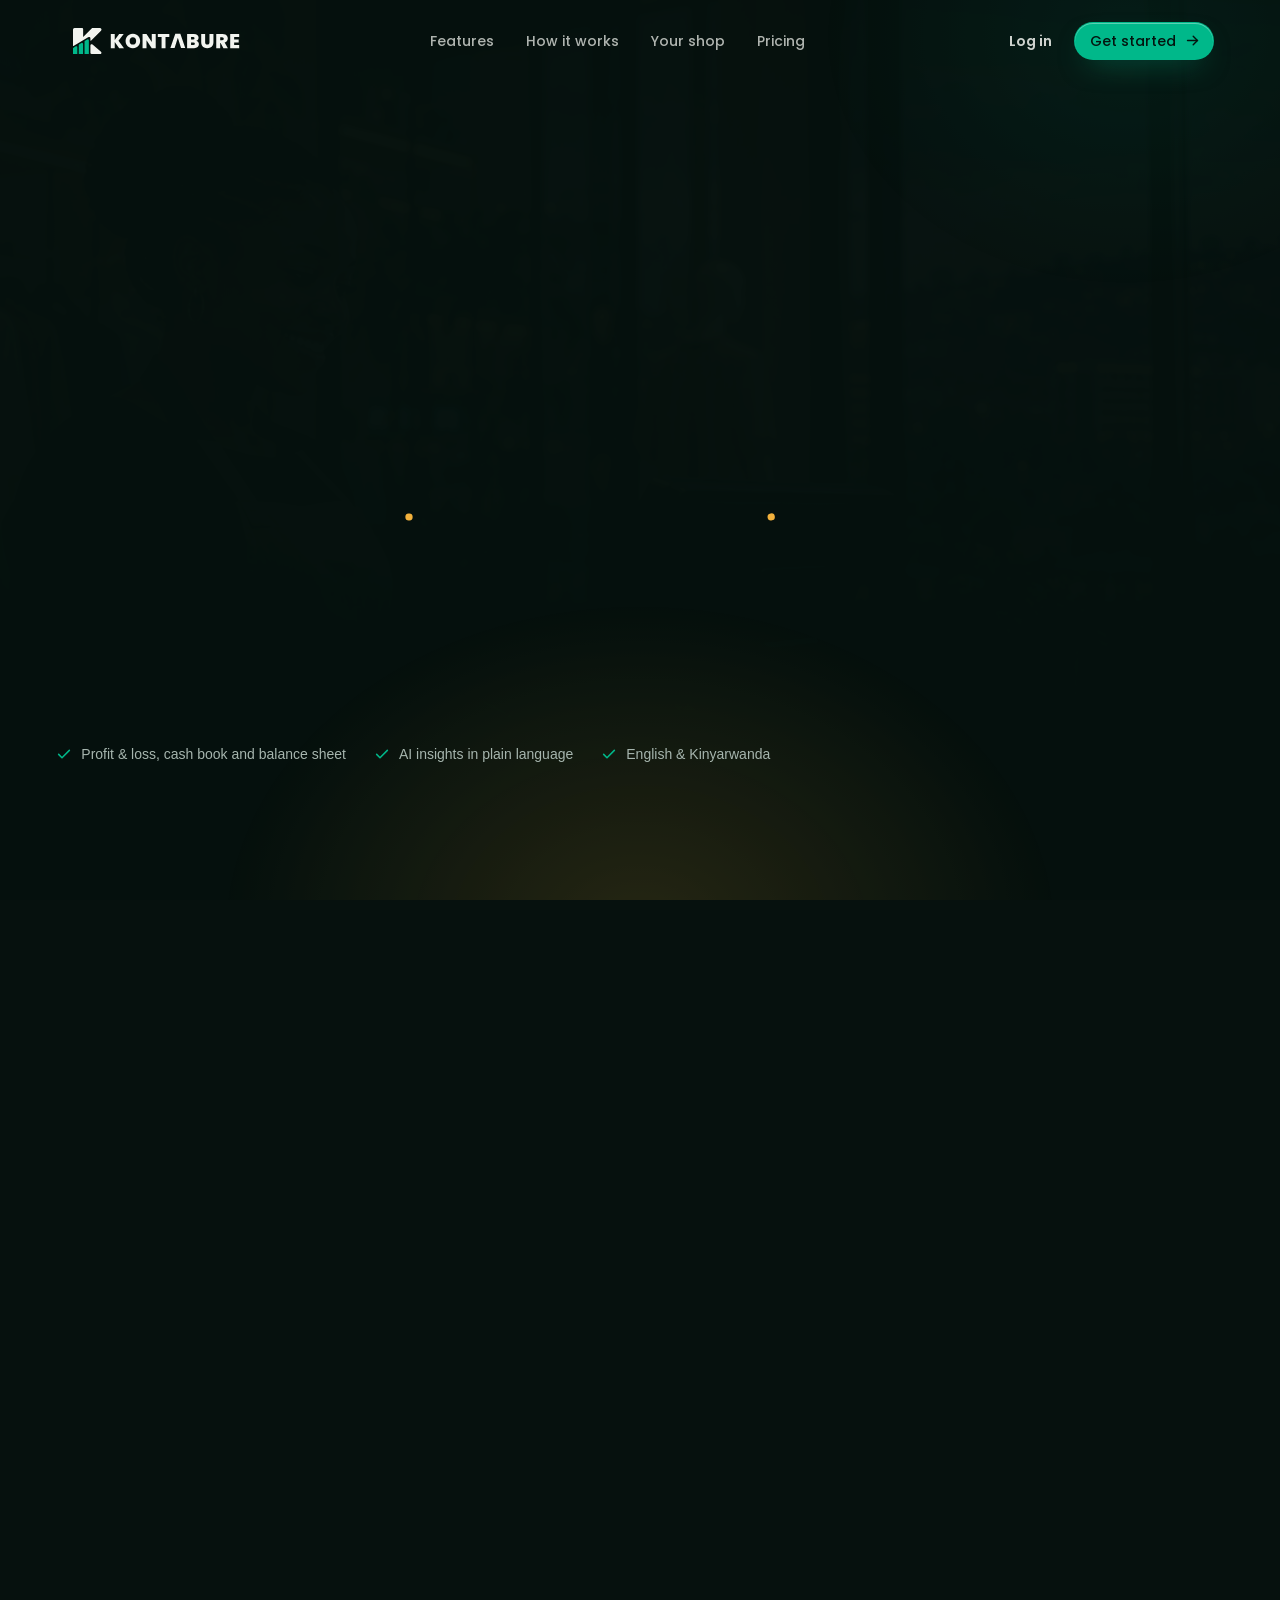
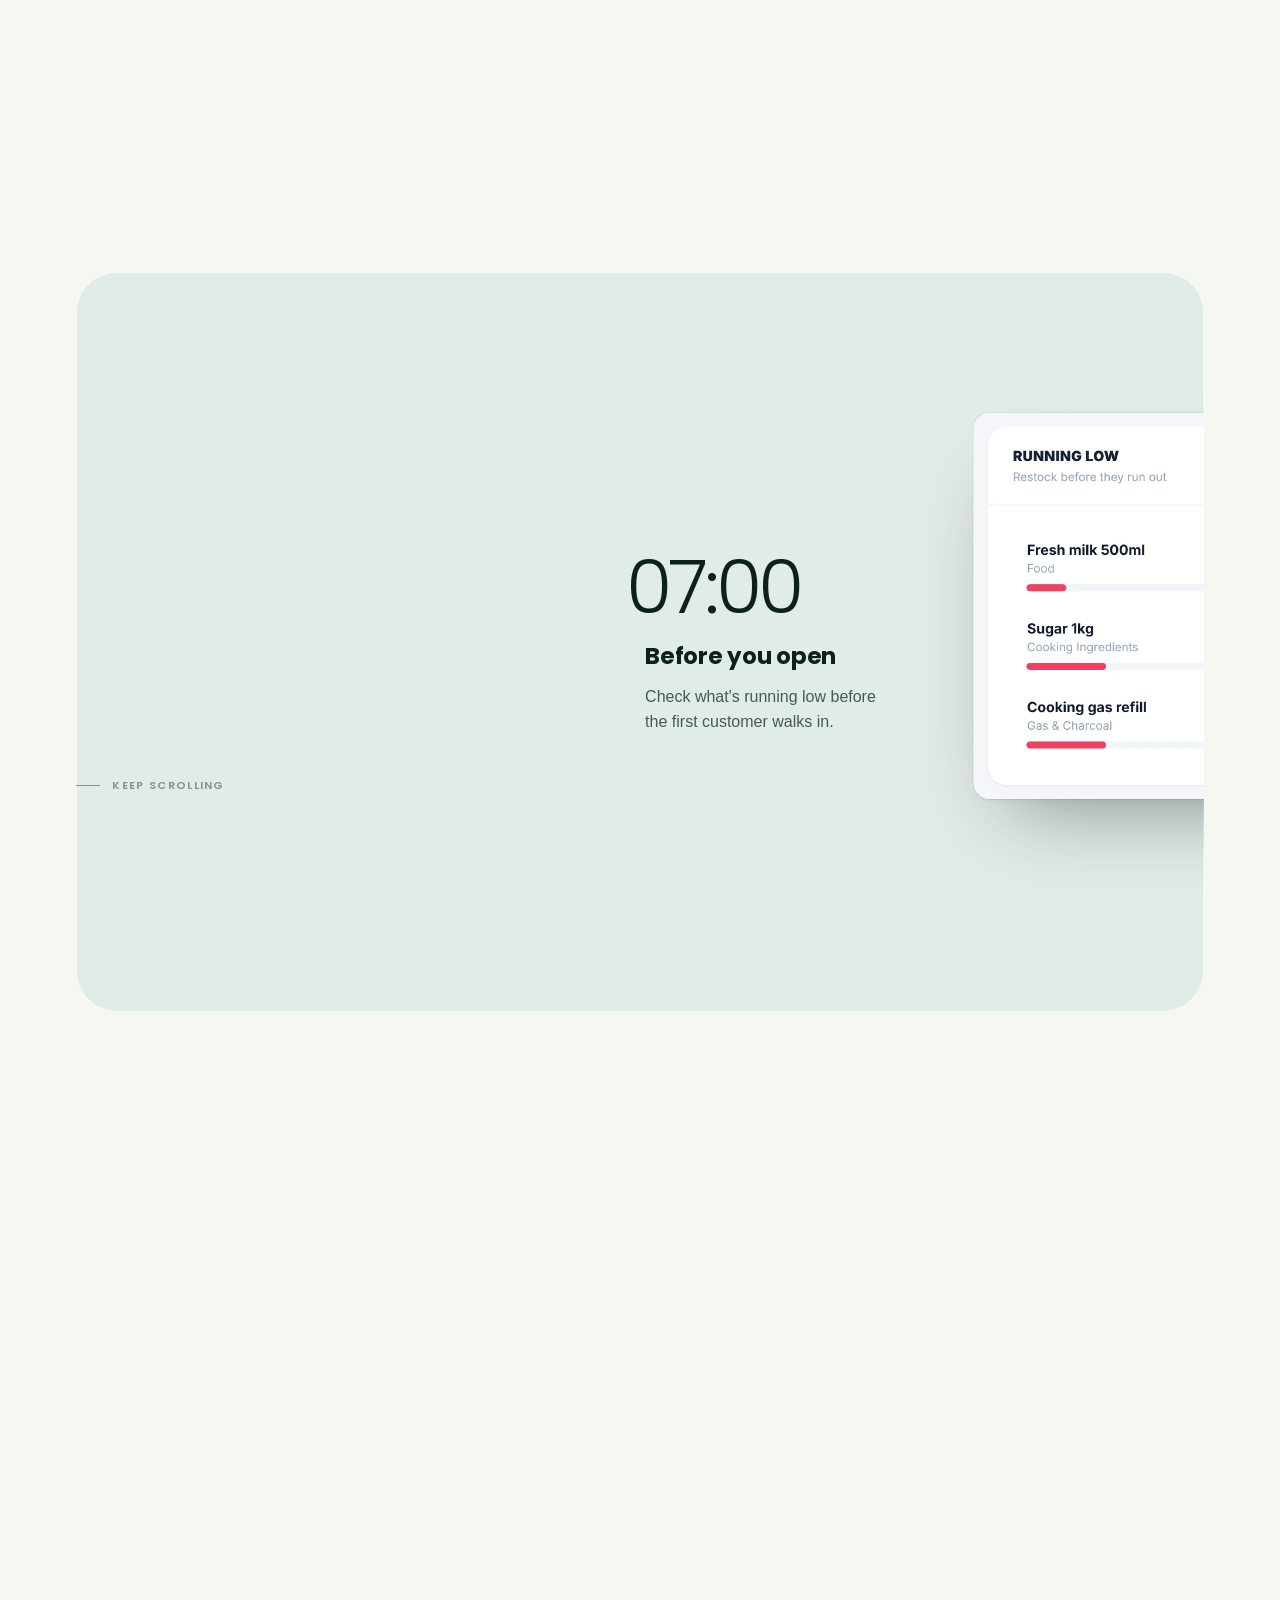
==== commit d183864e: "Make the phone layout lighter: swipe cards, short timeline, tap-to-open features On phones (640px an" ====
--- a/index.html
+++ b/index.html
@@ -298,6 +298,7 @@
         </div>
       </div>
 
+      <div class="chapters" aria-label="How it works, five steps">
       <article class="chapter" id="step-setup" data-step="0" data-shot="products">
         <div class="chapter__text">
           <p class="chapter__num" data-rv><span>01</span>First</p>
@@ -310,7 +311,7 @@
           </ul>
         </div>
         <figure class="frame chapter__frame" data-rv="clip">
-          <div class="shot" data-crop="pr-bulk" data-crop-sm="pr-bulk-sm"><img src="assets/screens/products.webp" alt="Adding products in bulk from a template, with category, unit, price and opening stock for each item (sample data)." width="1440" height="900" loading="lazy" decoding="async"></div>
+          <div class="shot" data-crop="pr-bulk" data-crop-sm="pr-sm"><img src="assets/screens/products.webp" alt="Adding products in bulk from a template, with category, unit, price and opening stock for each item (sample data)." width="1440" height="900" loading="lazy" decoding="async"></div>
         </figure>
       </article>
 
@@ -326,7 +327,7 @@
           </ul>
         </div>
         <figure class="frame chapter__frame" data-rv="clip">
-          <div class="shot" data-crop="st-in" data-crop-sm="st-in-sm"><img src="assets/screens/stock.webp" alt="A supplier delivery of 24 items recorded as stock in, with buying costs (sample data)." width="1440" height="1000" loading="lazy" decoding="async"></div>
+          <div class="shot" data-crop="st-in" data-crop-sm="st-sm"><img src="assets/screens/stock.webp" alt="A supplier delivery of 24 items recorded as stock in, with buying costs (sample data)." width="1440" height="1000" loading="lazy" decoding="async"></div>
         </figure>
       </article>
 
@@ -342,7 +343,7 @@
           </ul>
         </div>
         <figure class="frame chapter__frame" data-rv="clip">
-          <div class="shot" data-crop="cr-table" data-crop-sm="cr-table-sm"><img src="assets/screens/credit.webp" alt="Customers who owe the shop, with balances and how much of their group's credit limit is used (sample data)." width="1440" height="900" loading="lazy" decoding="async"></div>
+          <div class="shot" data-crop="cr-table" data-crop-sm="cr-sm"><img src="assets/screens/credit.webp" alt="Customers who owe the shop, with balances and how much of their group's credit limit is used (sample data)." width="1440" height="900" loading="lazy" decoding="async"></div>
         </figure>
       </article>
 
@@ -358,7 +359,7 @@
           </ul>
         </div>
         <figure class="frame chapter__frame" data-rv="clip">
-          <div class="shot" data-crop="fin-report" data-crop-sm="fin-statement"><img src="assets/screens/finance.webp" alt="Financial reports for the last 30 days: revenue RWF 4,386,000, gross profit RWF 1,356,000, operating expenses RWF 434,000 and net income RWF 922,000, with the income statement and revenue trend (sample data)." width="1440" height="1030" loading="lazy" decoding="async"></div>
+          <div class="shot" data-crop="fin-report" data-crop-sm="fin-sm"><img src="assets/screens/finance.webp" alt="Financial reports for the last 30 days: revenue RWF 4,386,000, gross profit RWF 1,356,000, operating expenses RWF 434,000 and net income RWF 922,000, with the income statement and revenue trend (sample data)." width="1440" height="1030" loading="lazy" decoding="async"></div>
         </figure>
       </article>
 
@@ -374,9 +375,11 @@
           </ul>
         </div>
         <figure class="frame chapter__frame" data-rv="clip">
-          <div class="shot" data-crop="ai-page" data-crop-sm="ai-recs"><img src="assets/screens/ai.webp" alt="AI business intelligence: business health 78, sales trend up 12.0%, 3 low-stock items and tomorrow's forecast, with an executive summary of what happened and why, and recommendations (sample data)." width="1440" height="1230" loading="lazy" decoding="async"></div>
+          <div class="shot" data-crop="ai-page" data-crop-sm="ai-sm"><img src="assets/screens/ai.webp" alt="AI business intelligence: business health 78, sales trend up 12.0%, 3 low-stock items and tomorrow's forecast, with an executive summary of what happened and why, and recommendations (sample data)." width="1440" height="1230" loading="lazy" decoding="async"></div>
         </figure>
       </article>
+      </div>
+      <div class="chapters__dots" aria-hidden="true"><i class="is-on"></i><i></i><i></i><i></i><i></i></div>
     </div>
     <div class="story__outro" aria-hidden="true"></div>
   </div>
@@ -462,7 +465,7 @@
           <h3 class="moment__title">The supplier arrives</h3>
           <p>Record the delivery against the supplier. Stock and buying costs stay right.</p>
         </div>
-        <figure class="frame moment__frame"><div class="shot" data-crop="st-in" data-crop-sm="st-in-sm"><img src="assets/screens/stock.webp" alt="Stock in from a supplier: 24 items received (sample data)." width="1440" height="1000" loading="lazy" decoding="async"></div></figure>
+        <figure class="frame moment__frame"><div class="shot" data-crop="st-in"><img src="assets/screens/stock.webp" alt="Stock in from a supplier: 24 items received (sample data)." width="1440" height="1000" loading="lazy" decoding="async"></div></figure>
       </article>
 
       <article class="day__panel moment" data-time="13:00" data-tone="noon">
@@ -480,7 +483,7 @@
           <h3 class="moment__title">A regular asks for credit</h3>
           <p>Sell on credit within their group's limit, and see what they already owe.</p>
         </div>
-        <figure class="frame moment__frame"><div class="shot" data-crop="cr-table" data-crop-sm="cr-table-sm"><img src="assets/screens/credit.webp" alt="Customers on credit with balances and credit limits (sample data)." width="1440" height="900" loading="lazy" decoding="async"></div></figure>
+        <figure class="frame moment__frame"><div class="shot" data-crop="cr-table"><img src="assets/screens/credit.webp" alt="Customers on credit with balances and credit limits (sample data)." width="1440" height="900" loading="lazy" decoding="async"></div></figure>
       </article>
 
       <article class="day__panel moment" data-time="18:30" data-tone="dusk">
@@ -498,7 +501,7 @@
           <h3 class="moment__title">Closing time</h3>
           <p>See how the business is doing, with what changed, and why, in plain language.</p>
         </div>
-        <figure class="frame moment__frame"><div class="shot" data-crop="ai-top" data-crop-sm="ai-recs"><img src="assets/screens/ai.webp" alt="AI business intelligence: business health 78, sales up 12.0%, 3 items need attention, tomorrow's forecast RWF 186K, and an executive summary of what happened and why (sample data)." width="1440" height="1230" loading="lazy" decoding="async"></div></figure>
+        <figure class="frame moment__frame"><div class="shot" data-crop="ai-top"><img src="assets/screens/ai.webp" alt="AI business intelligence: business health 78, sales up 12.0%, 3 items need attention, tomorrow's forecast RWF 186K, and an executive summary of what happened and why (sample data)." width="1440" height="1230" loading="lazy" decoding="async"></div></figure>
       </article>
     </div>
 
--- a/assets/css/kontabure.css
+++ b/assets/css/kontabure.css
@@ -281,9 +281,10 @@
 .ticks li { position: relative; padding-left: 26px; font-size: 15px; line-height: 1.45; color: var(--on-paper); }
 .ticks li::before { content: ""; position: absolute; left: 0; top: .35em; width: 14px; height: 9px; border-left: 2px solid var(--emerald-ink); border-bottom: 2px solid var(--emerald-ink); transform: rotate(-45deg) scale(.8); transform-origin: 30% 60%; }
 .story__outro { height: clamp(80px, 12vw, 140px); }
+.chapters__dots { display: none; }
 @media (min-width: 760px) {
   .chapter { grid-template-columns: minmax(0, 1fr) minmax(0, 1.25fr); gap: 56px; }
-  .chapter:nth-child(odd) .chapter__frame { order: -1; }
+  .chapter:nth-child(even) .chapter__frame { order: -1; }
 }
 
 /* ---------------------------------------------------------------- STORY (cinema: desktop pinned storytelling) */
@@ -641,6 +642,101 @@
 
 @media (max-width: 640px) and (max-height: 700px) { .hero { padding-top: 36svh; } .hero > .hero__photo { height: 54svh; } }
 
+/* ---------------------------------------------------------------- Phones: less to read, more to tap
+   One idea per screen. Supporting detail moves behind a swipe (chapters) or a tap (features);
+   repeated screenshots and secondary lines are left out. Tablets and desktops are unchanged. */
+@media (max-width: 640px) {
+  /* Hero: headline, one paragraph, two buttons side by side. */
+  .hero { padding-bottom: 52px; }
+  .hero__ticks, .hero__frame { display: none; }
+  .hero__side { gap: 18px; margin-top: 18px; }
+  .hero__lead { font-size: 1rem; }
+  .hero__cta, .finale__cta { width: 100%; flex-wrap: nowrap; gap: 10px; }
+  .hero__cta .btn, .finale__cta .btn { flex: 1 1 0; min-width: 0; height: 50px; padding: 0 12px; font-size: 15px; }
+  .hero__note { margin-top: -4px; font-size: 13px; }
+
+  /* The dashboard: one readable crop, no list. */
+  .beat--read { padding-top: 60px; }
+  .read__frame { margin-top: 24px; }
+  .read__list { display: none; }
+
+  /* How it works: five cards you swipe through. */
+  .how { padding-top: 72px; }
+  .intro .lead { display: none; }
+  .chapters { display: flex; gap: 12px; margin: 24px calc(var(--gutter) * -1) 0; padding: 4px var(--gutter) 18px; overflow-x: auto; overscroll-behavior-x: contain; scroll-snap-type: x mandatory; scroll-padding-inline: var(--gutter); scrollbar-width: none; }
+  .chapters::-webkit-scrollbar { display: none; }
+  .chapters:focus-visible { outline: 2px solid var(--emerald-ink); outline-offset: -2px; }
+  .chapter { flex: 0 0 min(86%, 360px); margin: 0; padding: 0; display: flex; flex-direction: column; gap: 0; align-items: stretch; scroll-snap-align: start; overflow: hidden; border-radius: 22px; background: #fff; box-shadow: 0 0 0 1px rgba(11, 16, 32, .07), 0 22px 40px -30px rgba(11, 16, 32, .45); }
+  .chapter .chapter__frame { order: -1; border-radius: 0; box-shadow: none; border-bottom: 1px solid var(--line-paper); clip-path: none !important; }
+  .chapter__frame > .shot { border-radius: 0; }
+  .chapter__text { padding: 18px 20px 22px; }
+  .chapter__title { margin-top: 14px; font-size: 1.3rem; }
+  .chapter__lead { margin-top: 8px; font-size: .95rem; line-height: 1.5; }
+  .chapter .ticks { display: none; }
+  .chapters__dots { display: flex; justify-content: center; gap: 6px; }
+  .chapters__dots i { width: 6px; height: 6px; border-radius: 999px; background: rgba(13, 32, 27, .18); transition: width .35s var(--ease-out), background-color .35s; }
+  .chapters__dots i.is-on { width: 22px; background: var(--emerald-ink); }
+  .story__outro { height: 56px; }
+
+  /* One sale: compact result rows. */
+  .ripple { padding: 64px 0 56px; }
+  .ripple__board { margin-top: 24px; }
+  .ripple__nodes { padding-top: 20px; gap: 8px; }
+  .ripple__nodes::before { height: 20px; }
+  .node { display: grid; grid-template-columns: minmax(0, 1fr) auto; align-items: center; gap: 4px 12px; padding: 12px 16px; border-radius: 16px; }
+  .node__v { grid-column: 2; grid-row: 1 / span 2; margin: 0; font-size: 19px; text-align: right; }
+  .node__s { margin: 0; font-size: 12.5px; }
+  .ripple .fineprint { margin-top: 16px; }
+
+  /* A day: a short timeline, no screenshots (the cards above already show them). */
+  .day__stage { padding: 64px var(--gutter) 56px; }
+  .day__track { gap: 0; }
+  .day__intro { padding-bottom: 22px; }
+  .moment, .moment[data-tone="dusk"], .moment[data-tone="night"] { grid-template-columns: 56px minmax(0, 1fr); gap: 0 12px; align-items: start; padding: 15px 0; border: 0; border-top: 1px solid var(--line-paper); border-radius: 0; background: none; color: var(--on-paper); }
+  .moment::before { display: none; }
+  .moment__text { display: contents; }
+  .moment__frame { display: none; }
+  .moment__time { grid-row: span 2; padding-top: 2px; font: 600 1rem/1.3 var(--f-main); letter-spacing: 0; color: var(--emerald-ink); }
+  .moment__title { margin: 0; font-size: 1.05rem; }
+  .moment .moment__text > p:last-child, .moment[data-tone] .moment__text > p:last-child { margin-top: 3px; font-size: .94rem; line-height: 1.5; color: var(--on-paper-2); }
+
+  /* Features: titles only; tap one to open it. */
+  .features { padding: 72px 0 48px; }
+  .features__head { margin-bottom: 20px; }
+  .features__head .lead { display: none; }
+  .ledger.is-accordion .ledger__row { grid-template-columns: 28px minmax(0, 1fr); gap: 0 10px; align-items: center; padding: 0; }
+  .ledger.is-accordion .ledger__row h3 { font-size: 1.06rem; }
+  .ledger.is-accordion .ledger__row p { display: none; grid-column: 2; padding: 0 28px 18px 0; font-size: 15px; }
+  .ledger.is-accordion .ledger__row.is-open p { display: block; animation: ledger-open .35s var(--ease-out); }
+  .ledger__btn { display: flex; align-items: center; justify-content: space-between; gap: 12px; width: 100%; min-height: 56px; padding: 14px 0; border: 0; background: none; color: inherit; font: inherit; letter-spacing: inherit; text-align: left; cursor: pointer; -webkit-tap-highlight-color: transparent; }
+  .ledger__btn::after { content: ""; flex: none; width: 8px; height: 8px; margin-right: 6px; border-right: 1.5px solid var(--on-ink-3); border-bottom: 1.5px solid var(--on-ink-3); transform: translateY(-2px) rotate(45deg); transition: transform .3s var(--ease-out); }
+  .ledger__row.is-open .ledger__btn::after { transform: translateY(2px) rotate(-135deg); }
+  .ledger__btn:focus-visible { outline: 2px solid var(--emerald); outline-offset: 2px; border-radius: 6px; }
+
+  /* Your business: four short lines, smaller category words. */
+  .shop { padding: 24px 0 72px; }
+  .manifesto { margin-top: 22px; }
+  .manifesto li, .manifesto li:nth-child(even) { grid-template-columns: 40px minmax(0, 1fr); align-items: center; gap: 0 14px; padding: 14px 0; }
+  .manifesto__icon { grid-row: auto; width: 40px; height: 40px; border-radius: 12px; }
+  .manifesto__big { font-size: 1.08rem; }
+  .manifesto__small { display: none; }
+  .shelf { margin-top: 44px; gap: 14px; }
+  .shelf__words { font-size: 1.3rem; line-height: 1.3; }
+
+  /* Pricing, close and footer: tighter spacing. */
+  .pricing { padding: 64px 0; }
+  .pricing__grid { gap: 28px; }
+  .trial { margin-top: 18px; }
+  .period { margin-top: 22px; }
+  .finale { padding-top: 72px; }
+  .finale__cta { margin-top: 26px; }
+  .footer { margin-top: 64px; padding-top: 32px; }
+  .footer__grid { grid-template-columns: repeat(3, minmax(0, 1fr)); gap: 26px 14px; }
+  .footer__col a { font-size: 14px; }
+  .footer__base { margin-top: 32px; }
+}
+@keyframes ledger-open { from { opacity: 0; transform: translateY(-4px); } }
+
 /* ---------------------------------------------------------------- Reduced motion */
 @media (prefers-reduced-motion: reduce) {
   html { scroll-behavior: auto; }
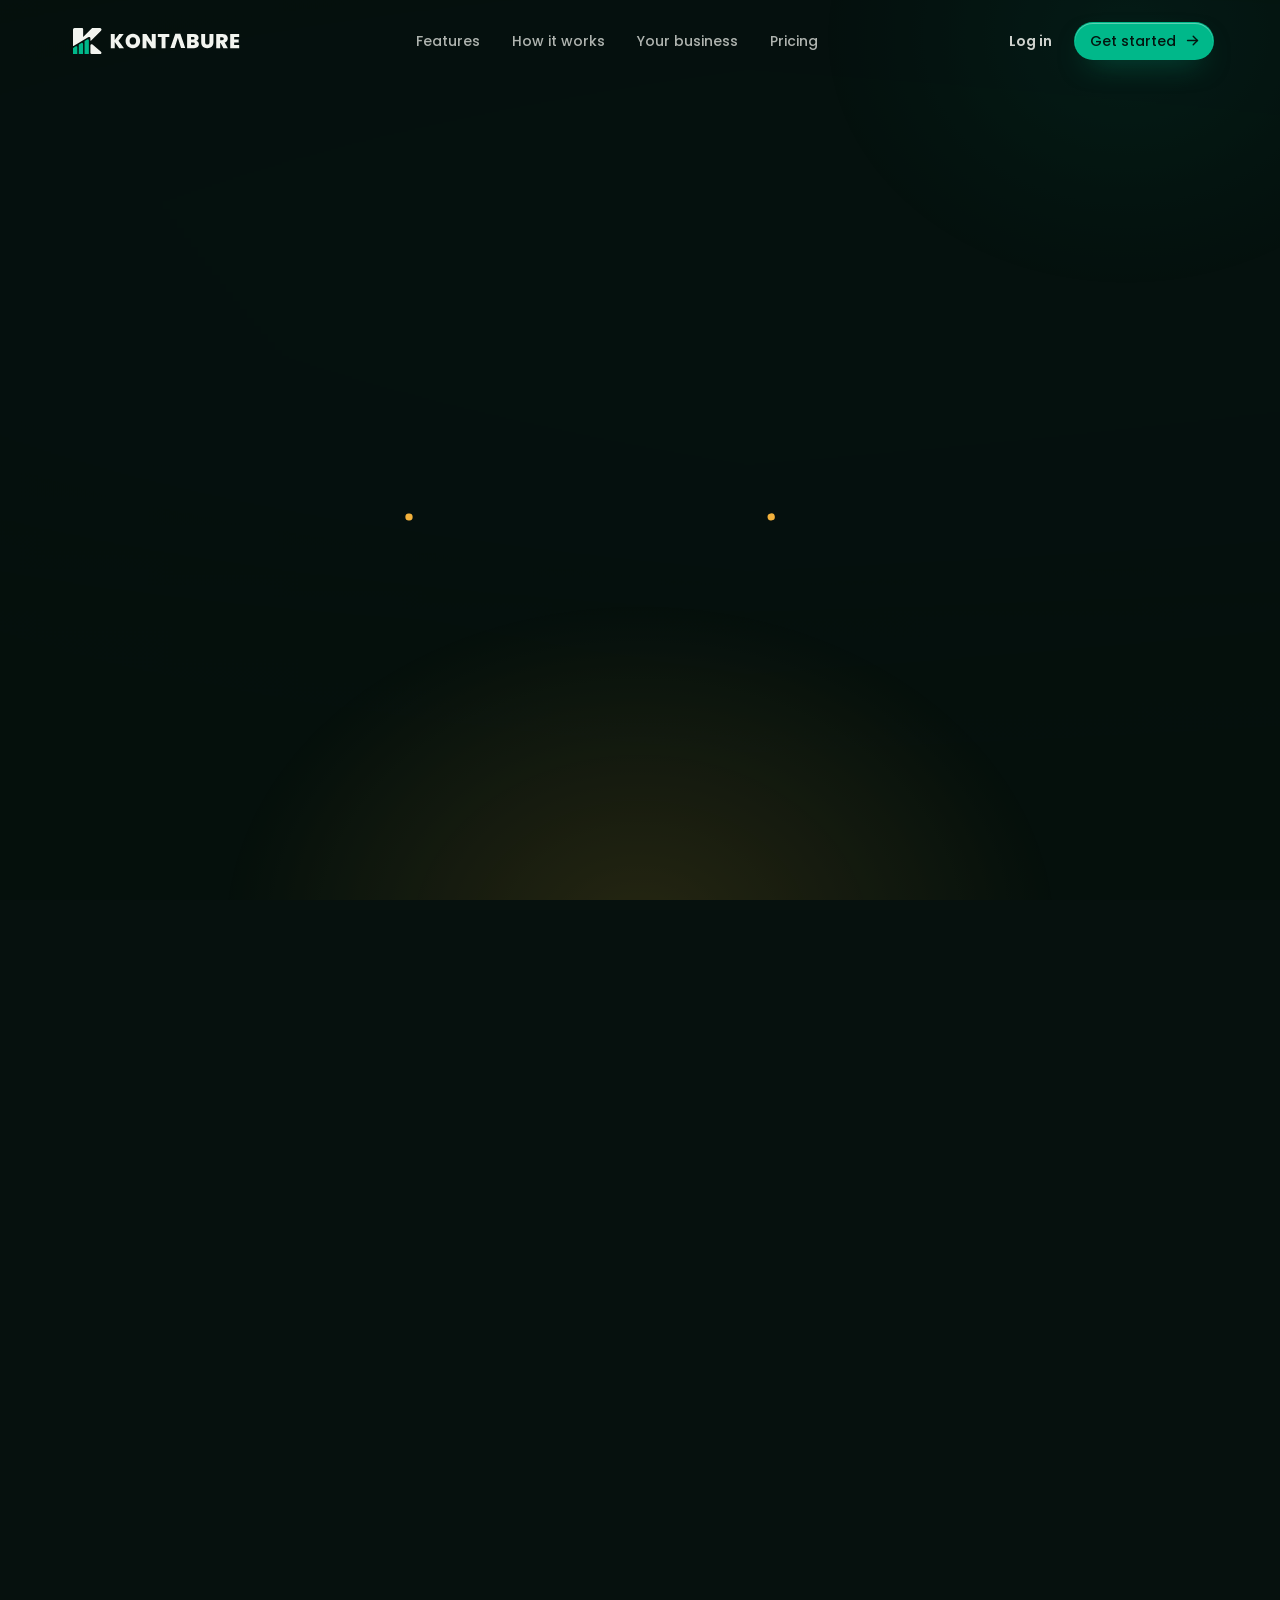
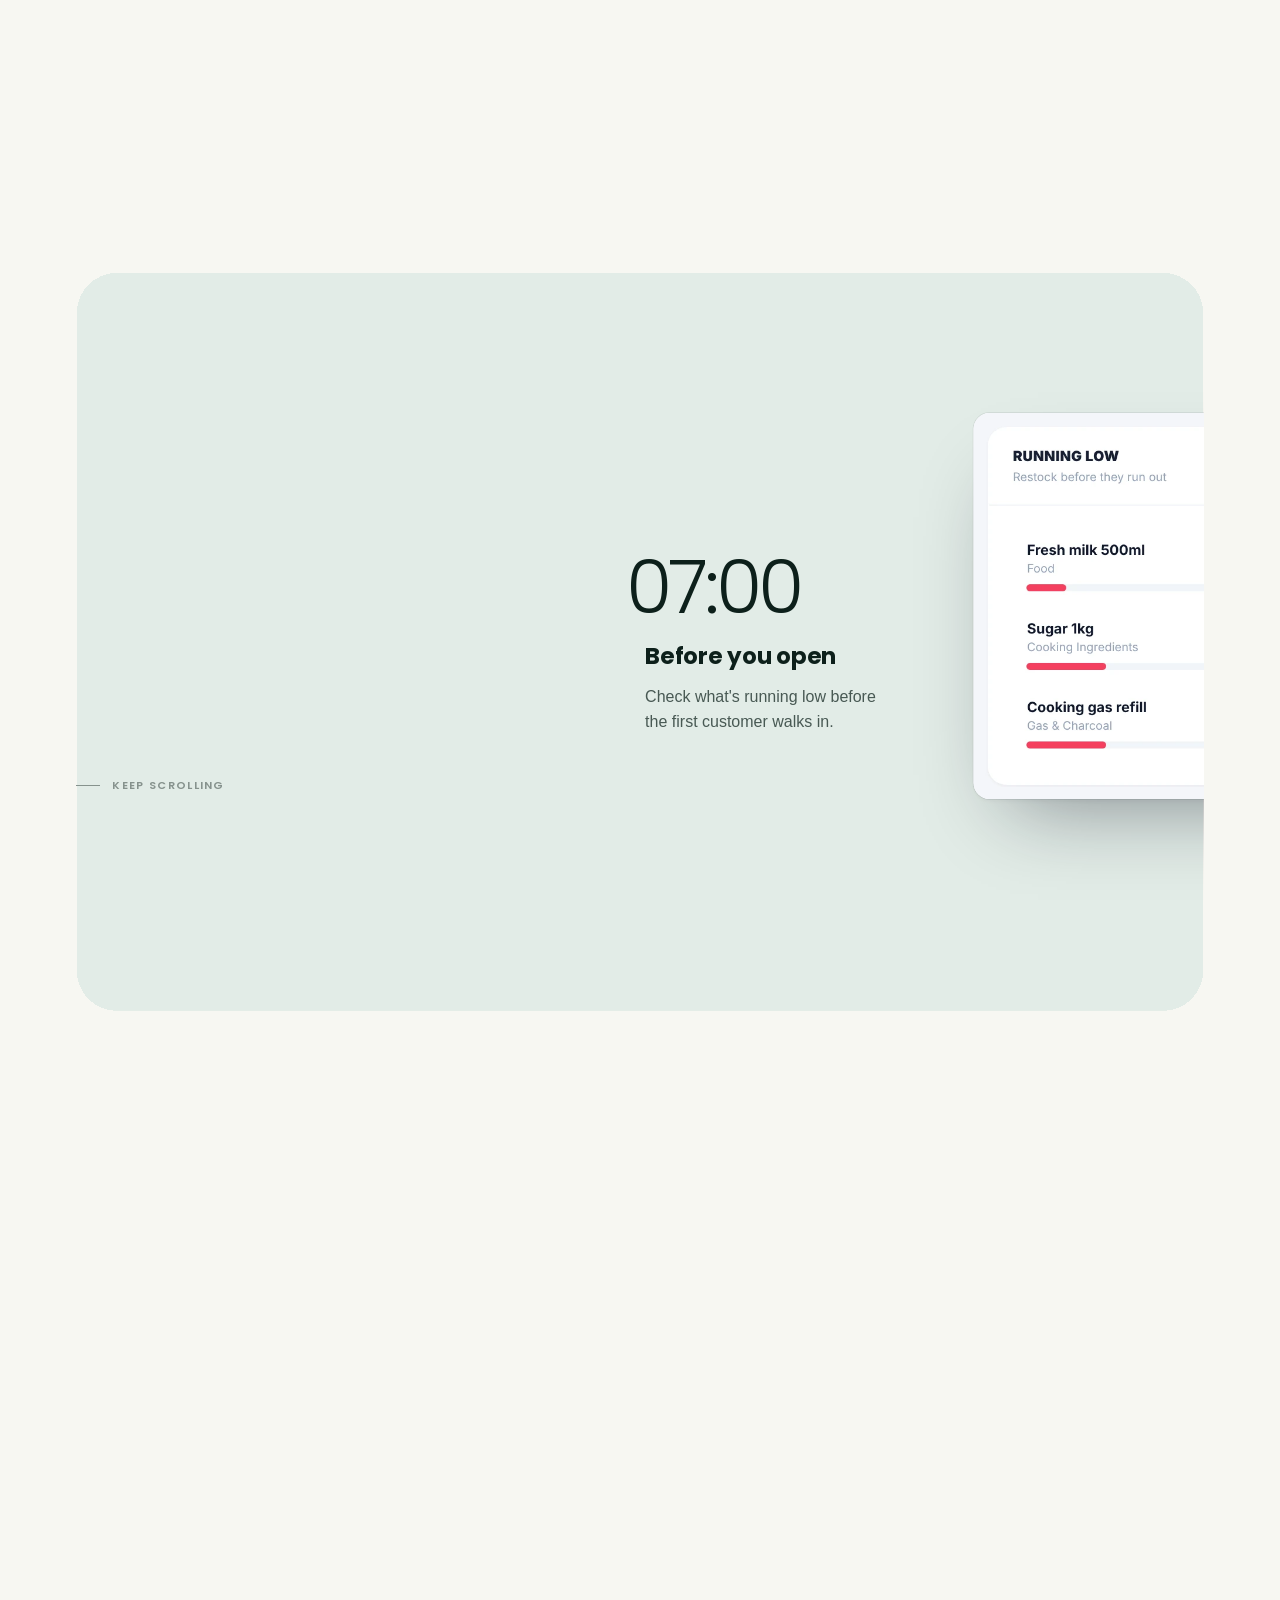
==== commit a8ec48d2: "Say "business" instead of "shop" in the page, dialog and demo screens Navigation ("Your business"), " ====
--- a/index.html
+++ b/index.html
@@ -144,7 +144,7 @@
     <nav class="nav__links" aria-label="Primary">
       <a href="#features" data-nav-link="features">Features</a>
       <a href="#how-it-works" data-nav-link="how-it-works">How it works</a>
-      <a href="#shop" data-nav-link="shop">Your shop</a>
+      <a href="#shop" data-nav-link="shop">Your business</a>
       <a href="#pricing" data-nav-link="pricing">Pricing</a>
       <span class="nav__indicator" aria-hidden="true"></span>
     </nav>
@@ -163,7 +163,7 @@
   <nav class="menu__links" aria-label="Mobile">
     <a href="#features"><span>01</span>Features</a>
     <a href="#how-it-works"><span>02</span>How it works</a>
-    <a href="#shop"><span>03</span>Your shop</a>
+    <a href="#shop"><span>03</span>Your business</a>
     <a href="#pricing"><span>04</span>Pricing</a>
   </nav>
   <div class="menu__actions">
@@ -294,7 +294,7 @@
         <div class="intro">
           <p class="eyebrow" data-rv>How it works</p>
           <h2 class="h2 h2--xl" data-split>Your entire business. <em>One connected system.</em></h2>
-          <p class="lead" data-rv>Products, stock, sales, customer credit and reports, together in one place. Here's how a shop runs on KONTABURE, from the first product you add to the report you read at closing.</p>
+          <p class="lead" data-rv>Products, stock, sales, customer credit and reports, together in one place. Here's how a business runs on KONTABURE, from the first product you add to the report you read at closing.</p>
         </div>
       </div>
 
@@ -302,7 +302,7 @@
       <article class="chapter" id="step-setup" data-step="0" data-shot="products">
         <div class="chapter__text">
           <p class="chapter__num" data-rv><span>01</span>First</p>
-          <h3 class="chapter__title" data-split>Set up your shop</h3>
+          <h3 class="chapter__title" data-split>Set up your business</h3>
           <p class="chapter__lead" data-rv>Add your products, organise your categories and record your starting stock.</p>
           <ul class="ticks" data-rv>
             <li>Start from ready-made product templates</li>
@@ -335,7 +335,7 @@
         <div class="chapter__text">
           <p class="chapter__num" data-rv><span>03</span>Third</p>
           <h3 class="chapter__title" data-split>Manage customer credit</h3>
-          <p class="chapter__lead" data-rv>Sell on credit to your regulars, see who owes the shop, and record repayments as they come in.</p>
+          <p class="chapter__lead" data-rv>Sell on credit to your regulars, see who owes the business, and record repayments as they come in.</p>
           <ul class="ticks" data-rv>
             <li>Know exactly who owes you, and how much</li>
             <li>Record repayments and see balances update</li>
@@ -343,7 +343,7 @@
           </ul>
         </div>
         <figure class="frame chapter__frame" data-rv="clip">
-          <div class="shot" data-crop="cr-table" data-crop-sm="cr-sm"><img src="assets/screens/credit.webp" alt="Customers who owe the shop, with balances and how much of their group's credit limit is used (sample data)." width="1440" height="900" loading="lazy" decoding="async"></div>
+          <div class="shot" data-crop="cr-table" data-crop-sm="cr-sm"><img src="assets/screens/credit.webp" alt="Customers who owe the business, with balances and how much of their group's credit limit is used (sample data)." width="1440" height="900" loading="lazy" decoding="async"></div>
         </figure>
       </article>
 
@@ -435,7 +435,7 @@
         </div>
       </div>
     </div>
-    <p class="fineprint" data-rv>Interactive illustration using the demo shop's sample figures.</p>
+    <p class="fineprint" data-rv>Interactive illustration using the demo business's sample figures.</p>
   </div>
 </section>
 
@@ -444,7 +444,7 @@
   <div class="day__stage">
     <div class="day__track">
       <div class="day__panel day__intro">
-        <p class="eyebrow" data-rv>A day in your shop</p>
+        <p class="eyebrow" data-rv>A day in your business</p>
         <h2 class="h2 h2--xl" id="day-title" data-split>From opening to closing, <em>one place to look.</em></h2>
         <p class="lead" data-rv>An example day at a business running on KONTABURE.</p>
         <p class="day__hint" aria-hidden="true"><span></span>Keep scrolling</p>
@@ -518,8 +518,8 @@
   <div class="container">
     <div class="features__head">
       <p class="eyebrow" data-rv>Built for businesses</p>
-      <h2 class="h2 h2--xl" id="features-title" data-split>Everything your shop needs. <em>Nothing it doesn't.</em></h2>
-      <p class="lead" data-rv>The tools a neighborhood shop uses every day, without the ones it doesn't.</p>
+      <h2 class="h2 h2--xl" id="features-title" data-split>Everything your business needs. <em>Nothing it doesn't.</em></h2>
+      <p class="lead" data-rv>The tools a neighborhood business uses every day, without the ones it doesn't.</p>
     </div>
 
     <ol class="ledger">
@@ -585,7 +585,7 @@
   <div class="container">
     <div class="shop__head">
       <p class="eyebrow" data-rv>Designed for local businesses</p>
-      <h2 class="h2 h2--xl" id="shop-title" data-split>Made for the way <em>your shop</em> already works.</h2>
+      <h2 class="h2 h2--xl" id="shop-title" data-split>Made for the way <em>your business</em> already works.</h2>
     </div>
 
     <ul class="manifesto">
@@ -607,7 +607,7 @@
       <li data-rv>
         <span class="manifesto__icon" aria-hidden="true"><svg><use href="#i-spark"/></svg></span>
         <p class="manifesto__big">Up and selling the same day.</p>
-        <p class="manifesto__small">No training course needed. Four steps and your shop is running on KONTABURE.</p>
+        <p class="manifesto__small">No training course needed. Four steps and your business is running on KONTABURE.</p>
       </li>
     </ul>
 
@@ -628,7 +628,7 @@
   <div class="container pricing__grid">
     <div class="pricing__intro">
       <p class="eyebrow" data-rv>Pricing</p>
-      <h2 class="h2 h2--xl" id="pricing-title" data-split>Fair pricing <em>for your shop.</em></h2>
+      <h2 class="h2 h2--xl" id="pricing-title" data-split>Fair pricing <em>for your business.</em></h2>
       <p class="lead" data-rv>One simple price for your business, with savings when you pay for a quarter or a year.</p>
       <p class="trial" data-rv><svg aria-hidden="true"><use href="#i-check"/></svg><span>Every plan starts with a <span data-trial-days>30</span>-day free trial</span></p>
 
@@ -665,7 +665,7 @@
   <div class="container finale__inner">
     <p class="eyebrow eyebrow--accent" data-rv>Get started</p>
     <h2 class="finale__title" id="finale-title" data-split>Put your business on KONTABURE <em>today.</em></h2>
-    <p class="lead" data-rv>Set up your shop in minutes, or book a demo and we'll walk you through it.</p>
+    <p class="lead" data-rv>Set up your business in minutes, or book a demo and we'll walk you through it.</p>
     <div class="finale__cta" data-rv>
       <a class="btn btn--primary btn--lg" href="https://kontabure.africa/login"><span>Get started</span><svg class="btn__icon" aria-hidden="true"><use href="#i-arrow"/></svg></a>
       <button class="btn btn--ghost btn--lg" type="button" data-demo="demo"><svg class="btn__icon" aria-hidden="true"><use href="#i-cal"/></svg><span>Request a demo</span></button>
@@ -680,7 +680,7 @@
       </div>
       <nav class="footer__col" aria-label="Product">
         <p>Product</p>
-        <a href="#features">Features</a><a href="#how-it-works">How it works</a><a href="#shop">Your shop</a><a href="#pricing">Pricing</a>
+        <a href="#features">Features</a><a href="#how-it-works">How it works</a><a href="#shop">Your business</a><a href="#pricing">Pricing</a>
       </nav>
       <nav class="footer__col" aria-label="Account">
         <p>Account</p>
@@ -707,12 +707,12 @@
   <form class="dialog__card" method="dialog" novalidate>
     <button class="dialog__close" type="submit" value="cancel" formnovalidate aria-label="Close"><svg aria-hidden="true"><use href="#i-x"/></svg></button>
     <p class="eyebrow" data-dialog-eyebrow>Book a demo</p>
-    <h2 class="dialog__title" id="dialog-title" data-dialog-title>See KONTABURE in your shop</h2>
-    <p class="dialog__lead" data-dialog-lead>Tell us a little about your shop and we'll walk you through it.</p>
+    <h2 class="dialog__title" id="dialog-title" data-dialog-title>See KONTABURE in your business</h2>
+    <p class="dialog__lead" data-dialog-lead>Tell us a little about your business and we'll walk you through it.</p>
     <div class="dialog__fields">
       <label class="field"><span>Your name</span><input name="name" autocomplete="name" required></label>
       <label class="field"><span>Phone number</span><input name="phone" type="tel" autocomplete="tel" inputmode="tel" required></label>
-      <label class="field field--wide"><span>Shop name and location</span><input name="shop" autocomplete="organization" placeholder="e.g. Kimironko shop"></label>
+      <label class="field field--wide"><span>Business name and location</span><input name="business" autocomplete="organization" placeholder="e.g. Kimironko Business"></label>
       <fieldset class="field field--wide">
         <legend>Preferred language</legend>
         <div class="seg seg--light">
